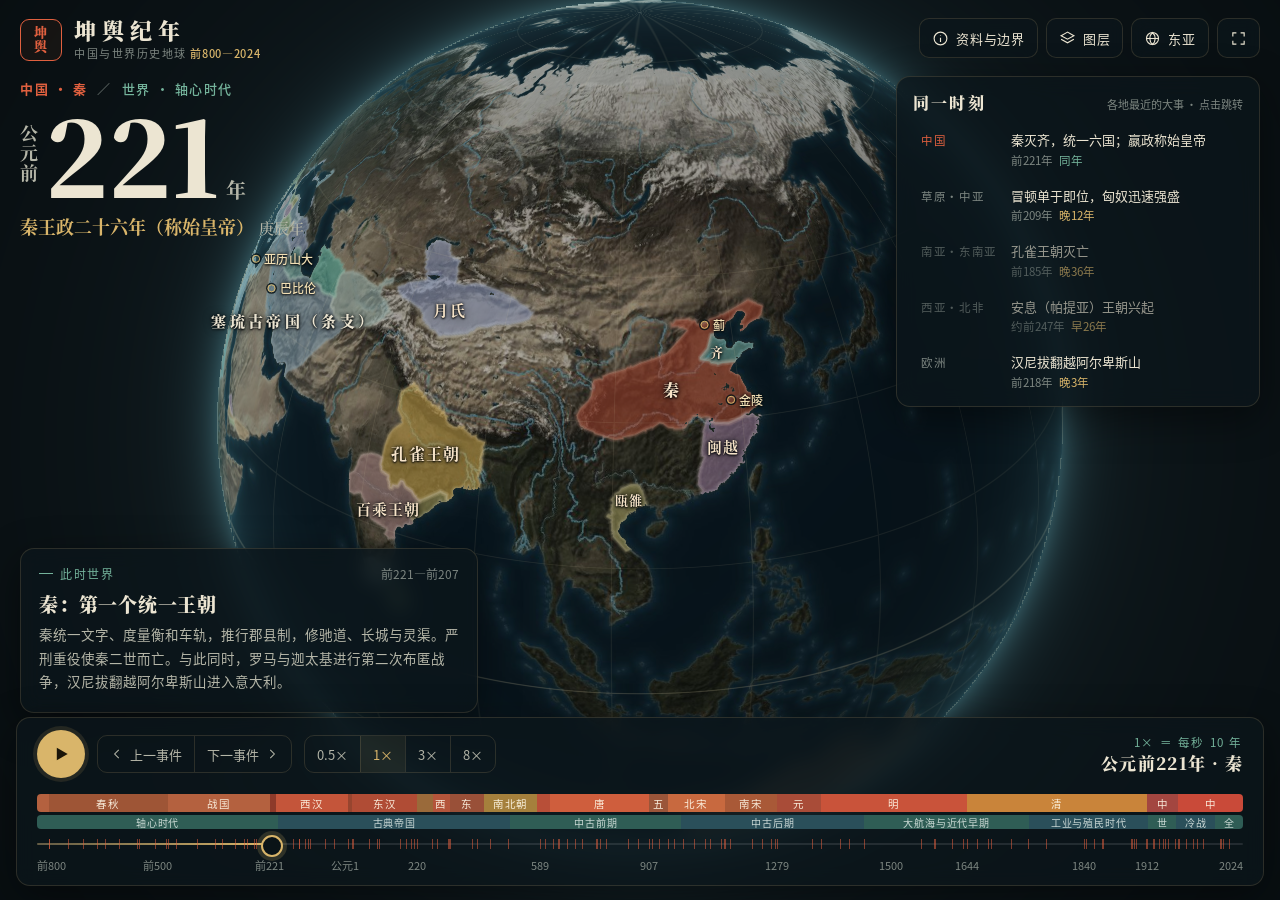
==== index.html @ 7b440654 "坤舆纪年：以中国为主线的世界历史地球仪 - 地球仪页面（公元前800年—2024年），可直接双击离线打开 - 疆域数据（Cliopatria，CC BY 4.0）、中文译名、中国纪年、同一时刻大事、城" ====
<!doctype html>
<html lang="zh-CN">
<head>
<meta charset="utf-8">
<meta name="viewport" content="width=device-width, initial-scale=1, viewport-fit=cover">
<title>坤舆纪年</title>
<meta name="description" content="以中国为主线的世界历史地球仪：公元前800年至2024年的政权疆域、中国纪年、同一时刻的世界大事，以及任意地点的归属履历。">
<meta property="og:title" content="坤舆纪年 · 中国与世界历史地球仪">
<meta property="og:description" content="转动地球，拖动时间轴，看同一时刻的世界。公元前800年—2024年。">
<meta property="og:image" content="assets/preview.jpg">
<meta name="theme-color" content="#0a1317">
<link rel="icon" href="assets/icon.svg" type="image/svg+xml">
<style>:root{padding-top:env(safe-area-inset-top,0px);padding-bottom:env(safe-area-inset-bottom,0px)}body{margin:0;font:14px system-ui}img{max-width:100%}[hidden]{display:none!important}</style>
<link rel="stylesheet" href="assets/fonts/fonts.css">
<style>
/* Layout: a full-bleed night globe; the year reads top-left like an atlas plate title, the timeline runs along the bottom edge as a scroll. */
:root {
  --ink: #0a1317;          /* 夜墨：页面底色 */
  --ink-2: #0f1b20;
  --panel: rgba(12, 22, 27, 0.80);
  --panel-solid: #101d22;
  --line: rgba(214, 186, 122, 0.16);
  --line-2: rgba(214, 186, 122, 0.30);
  --fg: #ece5d2;           /* 纸白 */
  --fg-2: #b5b6a8;
  --fg-3: #7d8681;
  --gold: #d9b56a;         /* 泥金：当前年份与强调 */
  --cinnabar: #e0603f;     /* 朱砂：中国主线 */
  --malachite: #74b39b;    /* 石绿：可操作元素 */
  --azurite: #5f8fb8;      /* 石青 */
  --shadow: 0 12px 40px rgba(0, 0, 0, 0.45);
  --serif: "Noto Serif SC", "Source Han Serif SC", "Songti SC", "STSong", serif;
  --sans: "Noto Sans SC", "Source Han Sans SC", "PingFang SC", "Microsoft YaHei", system-ui, sans-serif;
  color-scheme: dark;
}
html, body { height: 100%; }
body { background: var(--ink); color: var(--fg); font-family: var(--sans); overflow: hidden; -webkit-font-smoothing: antialiased; }
button { font: inherit; color: inherit; }
#app { position: fixed; inset: 0; }
#gl { position: absolute; inset: 0; width: 100%; height: 100%; display: block; touch-action: none; cursor: grab; }
#gl.dragging { cursor: grabbing; }
#labels { position: absolute; inset: 0; pointer-events: none; overflow: hidden; }
.lb { position: absolute; left: 0; top: 0; white-space: nowrap; font-family: var(--serif); color: var(--fg); text-shadow: 0 0 3px rgba(5,10,12,.95), 0 0 8px rgba(5,10,12,.8), 0 1px 2px rgba(0,0,0,.9); will-change: transform; transform: translate(-50%, -50%); }
.lb.pol { font-weight: 700; letter-spacing: .08em; }
.lb.pol.big { letter-spacing: .22em; font-weight: 900; }
.lb.cn { color: #f6e3c8; }
.lb.city { font-family: var(--sans); font-size: 11px; color: #e6d6ad; letter-spacing: .02em; display: flex; align-items: center; gap: 4px; transform: translate(-3px, -50%); }
.lb.city::before { content: ""; width: 5px; height: 5px; border-radius: 50%; background: var(--gold); box-shadow: 0 0 0 1.5px rgba(10,19,23,.85); flex: none; }
.lb.city.t1 { font-size: 12px; font-weight: 500; color: #f1dfb4; }
.lb.city.t1::before { width: 6px; height: 6px; background: transparent; border: 1.5px solid var(--gold); }

/* ---------- panels ---------- */
.panel { background: var(--panel); backdrop-filter: blur(10px) saturate(1.1); -webkit-backdrop-filter: blur(10px) saturate(1.1); border: 1px solid var(--line); border-radius: 14px; box-shadow: var(--shadow); }
.eyebrow { font-size: 11px; letter-spacing: .18em; color: var(--fg-3); text-transform: uppercase; }

.top-left { position: absolute; top: max(18px, env(safe-area-inset-top, 0px)); left: max(20px, env(safe-area-inset-left, 0px)); width: min(420px, calc(100vw - 40px)); display: flex; flex-direction: column; gap: 18px; pointer-events: none; }
.brand { display: flex; align-items: center; gap: 12px; pointer-events: auto; }
.seal { width: 40px; height: 40px; border-radius: 9px; border: 1.5px solid var(--cinnabar); color: var(--cinnabar); display: grid; place-items: center; font-family: var(--serif); font-weight: 900; font-size: 15px; line-height: 1; letter-spacing: 0; background: rgba(224,96,63,.06); flex: none; }
.seal span { display: block; writing-mode: vertical-rl; font-size: 13px; letter-spacing: .05em; }
.brand h1 { margin: 0; font-family: var(--serif); font-weight: 900; font-size: 22px; letter-spacing: .28em; line-height: 1.1; }
.brand p { margin: 3px 0 0; font-size: 11px; color: var(--fg-3); letter-spacing: .14em; }
.brand p b { color: var(--gold); font-weight: 500; letter-spacing: .06em; }

.yearbox { pointer-events: auto; }
.crumbs { display: flex; flex-wrap: wrap; align-items: baseline; gap: 6px 10px; font-size: 13px; letter-spacing: .12em; }
.crumbs .cn { color: var(--cinnabar); font-weight: 700; }
.crumbs .sep { color: var(--fg-3); }
.crumbs .wd { color: var(--malachite); font-weight: 500; }
.bigyear { display: flex; align-items: baseline; gap: 8px; margin-top: 6px; font-family: var(--serif); line-height: .95; }
.bigyear .pre { font-size: 18px; font-weight: 700; color: var(--fg-2); writing-mode: vertical-rl; letter-spacing: .1em; align-self: center; }
.bigyear .num { font-size: clamp(64px, 9vw, 104px); font-weight: 900; letter-spacing: -.01em; font-variant-numeric: tabular-nums lining-nums; color: var(--fg); }
.bigyear .unit { font-size: 20px; font-weight: 700; color: var(--fg-2); }
.reign { margin-top: 10px; font-family: var(--serif); font-size: 18px; font-weight: 700; color: var(--gold); line-height: 1.5; text-wrap: balance; }
.reign .gz { color: var(--fg-2); font-weight: 500; font-size: 15px; margin-left: .3em; white-space: nowrap; }
.coexist { margin-top: 4px; font-size: 12.5px; color: var(--fg-3); line-height: 1.6; max-width: 34em; }
.coexist b { color: var(--fg-2); font-weight: 500; }

/* card: 此时世界 */
.card { position: absolute; left: max(20px, env(safe-area-inset-left, 0px)); bottom: calc(var(--tl-h, 150px) + 18px); width: min(420px, calc(100vw - 40px)); padding: 16px 18px 18px; }
.card .head { display: flex; align-items: center; justify-content: space-between; gap: 10px; }
.card .tag { display: inline-flex; align-items: center; gap: 7px; font-size: 12px; color: var(--malachite); letter-spacing: .14em; }
.card .tag i { width: 14px; height: 1px; background: var(--malachite); display: inline-block; }
.card .range { font-size: 12px; color: var(--fg-3); font-variant-numeric: tabular-nums; }
.card h2 { margin: 8px 0 6px; font-family: var(--serif); font-size: 19px; font-weight: 900; letter-spacing: .04em; text-wrap: balance; }
.card p { margin: 0; font-size: 13.5px; line-height: 1.75; color: var(--fg-2); }

/* sync: 同一时刻 */
.sync { position: absolute; right: max(20px, env(safe-area-inset-right, 0px)); top: calc(max(18px, env(safe-area-inset-top, 0px)) + 58px); width: 340px; padding: 14px 6px 8px 16px; max-height: calc(100vh - var(--tl-h, 150px) - 120px); display: flex; flex-direction: column; }
.sync .head { display: flex; align-items: baseline; justify-content: space-between; padding-right: 10px; }
.sync h3 { margin: 0; font-family: var(--serif); font-size: 16px; font-weight: 900; letter-spacing: .14em; }
.sync .hint { font-size: 11px; color: var(--fg-3); }
.sync ol { list-style: none; margin: 8px 0 0; padding: 0 10px 0 0; overflow-y: auto; display: flex; flex-direction: column; gap: 2px; }
.ev { display: grid; grid-template-columns: 80px 1fr; gap: 2px 10px; width: 100%; text-align: left; background: none; border: 0; padding: 8px 8px; border-radius: 8px; cursor: pointer; }
.ev:hover, .ev:focus-visible { background: rgba(214,186,122,.07); outline: none; }
.ev:focus-visible { box-shadow: inset 0 0 0 1px var(--gold); }
.ev .rg { font-size: 11.5px; color: var(--fg-3); letter-spacing: .06em; padding-top: 2px; }
.ev .rg.cn { color: var(--cinnabar); }
.ev .tx { font-size: 13px; line-height: 1.5; color: var(--fg); }
.ev .yr { grid-column: 2; font-size: 11.5px; color: var(--fg-3); font-variant-numeric: tabular-nums; }
.ev .yr .d { color: var(--gold); margin-left: 6px; }
.ev.now .yr .d { color: var(--malachite); }
.ev.far { opacity: .62; }

/* toolbar */
.toolbar { position: absolute; top: max(18px, env(safe-area-inset-top, 0px)); right: max(20px, env(safe-area-inset-right, 0px)); display: flex; gap: 8px; }
.tbtn { height: 40px; min-width: 40px; padding: 0 12px; border-radius: 10px; border: 1px solid var(--line); background: var(--panel); backdrop-filter: blur(8px); -webkit-backdrop-filter: blur(8px); display: inline-flex; align-items: center; justify-content: center; gap: 7px; font-size: 13px; color: var(--fg); cursor: pointer; letter-spacing: .06em; }
.tbtn:hover { border-color: var(--line-2); }
.tbtn:focus-visible, .ctl:focus-visible, .chip:focus-visible { outline: 2px solid var(--gold); outline-offset: 2px; }
.tbtn[aria-pressed="true"] { border-color: var(--gold); color: var(--gold); }
.tbtn svg { width: 17px; height: 17px; stroke: currentColor; fill: none; stroke-width: 1.6; }

/* layers */
.layers { position: absolute; top: calc(max(18px, env(safe-area-inset-top, 0px)) + 52px); right: max(20px, env(safe-area-inset-right, 0px)); width: 320px; padding: 16px 18px; z-index: 5; max-height: calc(100vh - var(--tl-h,150px) - 100px); overflow-y: auto; }
.layers h3, .place h3 { margin: 0 0 4px; font-family: var(--serif); font-size: 16px; font-weight: 900; letter-spacing: .12em; }
.row { display: flex; align-items: center; justify-content: space-between; gap: 12px; padding: 10px 0; border-bottom: 1px solid var(--line); font-size: 13.5px; }
.row:last-of-type { border-bottom: 0; }
.row small { display: block; color: var(--fg-3); font-size: 11.5px; margin-top: 2px; line-height: 1.45; }
.sw { appearance: none; -webkit-appearance: none; width: 36px; height: 20px; border-radius: 20px; background: #26343a; position: relative; cursor: pointer; flex: none; transition: background .2s; }
.sw::after { content: ""; position: absolute; top: 3px; left: 3px; width: 14px; height: 14px; border-radius: 50%; background: var(--fg-2); transition: transform .2s, background .2s; }
.sw:checked { background: rgba(116,179,155,.45); }
.sw:checked::after { transform: translateX(16px); background: var(--fg); }
.sw:focus-visible { outline: 2px solid var(--gold); outline-offset: 2px; }
input[type="range"].op { width: 100%; accent-color: var(--malachite); }
.legend { margin-top: 10px; display: grid; grid-template-columns: 1fr 1fr; gap: 6px 10px; font-size: 12px; color: var(--fg-2); }
.legend span { display: flex; align-items: center; gap: 7px; }
.legend i { width: 12px; height: 12px; border-radius: 3px; flex: none; }
.legend-note { margin-top: 10px; font-size: 11.5px; color: var(--fg-3); line-height: 1.6; }

/* place */
.place { position: absolute; right: max(20px, env(safe-area-inset-right, 0px)); top: calc(max(18px, env(safe-area-inset-top, 0px)) + 52px); width: 340px; padding: 16px 8px 10px 18px; z-index: 6; max-height: calc(100vh - var(--tl-h,150px) - 100px); display: flex; flex-direction: column; }
.place .x { position: absolute; top: 10px; right: 10px; width: 30px; height: 30px; border-radius: 8px; border: 0; background: none; color: var(--fg-2); cursor: pointer; font-size: 18px; line-height: 1; }
.place .x:hover { color: var(--fg); background: rgba(255,255,255,.05); }
.place .coord { font-size: 12px; color: var(--fg-3); font-variant-numeric: tabular-nums; padding-right: 32px; }
.place .now { margin: 10px 10px 4px 0; padding: 10px 12px; border-radius: 10px; background: rgba(214,186,122,.06); border: 1px solid var(--line); font-size: 13px; color: var(--fg-2); }
.place .now b { font-family: var(--serif); font-size: 17px; color: var(--fg); font-weight: 900; letter-spacing: .06em; }
.place .now .mem { display: block; margin-top: 3px; font-size: 12px; color: var(--fg-3); }
.place .note { margin: 6px 10px 2px 0; font-size: 11.5px; line-height: 1.65; color: var(--fg-3); border-left: 2px solid var(--gold); padding-left: 9px; }
.place ol { list-style: none; margin: 8px 0 0; padding: 0 10px 0 0; overflow-y: auto; }
.hist { display: grid; grid-template-columns: 10px 1fr auto; align-items: baseline; gap: 10px; width: 100%; background: none; border: 0; text-align: left; padding: 6px 6px; border-radius: 7px; cursor: pointer; font-size: 13px; color: var(--fg-2); }
.hist i { width: 10px; height: 10px; border-radius: 2px; align-self: center; }
.hist .y { font-size: 11.5px; color: var(--fg-3); font-variant-numeric: tabular-nums; white-space: nowrap; }
.hist:hover { background: rgba(214,186,122,.07); color: var(--fg); }
.hist.cur { color: var(--fg); background: rgba(214,186,122,.10); }
.hist.cur .y { color: var(--gold); }
.empty { font-size: 12.5px; color: var(--fg-3); line-height: 1.7; padding: 8px 10px 8px 0; }

/* tooltip */
.tip { position: absolute; pointer-events: none; padding: 6px 10px; border-radius: 8px; background: rgba(8,15,18,.92); border: 1px solid var(--line-2); font-size: 12.5px; color: var(--fg); transform: translate(14px, 14px); white-space: nowrap; z-index: 7; }
.tip b { font-family: var(--serif); font-weight: 900; letter-spacing: .05em; }
.tip span { color: var(--fg-3); margin-left: 8px; font-variant-numeric: tabular-nums; }

/* ---------- timeline ---------- */
.timeline { position: absolute; left: max(16px, env(safe-area-inset-left, 0px)); right: max(16px, env(safe-area-inset-right, 0px)); bottom: max(14px, env(safe-area-inset-bottom, 0px)); padding: 12px 20px 12px; }
.tl-top { display: flex; align-items: center; gap: 12px; flex-wrap: wrap; }
.play { width: 48px; height: 48px; border-radius: 50%; border: 0; background: var(--gold); color: #1a1408; display: grid; place-items: center; cursor: pointer; flex: none; box-shadow: 0 0 0 4px rgba(217,181,106,.12); }
.play svg { width: 20px; height: 20px; fill: currentColor; }
.play:focus-visible { outline: 2px solid var(--fg); outline-offset: 3px; }
.ctlgroup { display: inline-flex; border: 1px solid var(--line); border-radius: 10px; overflow: hidden; }
.ctl { height: 36px; padding: 0 12px; background: none; border: 0; color: var(--fg-2); cursor: pointer; font-size: 13px; display: inline-flex; align-items: center; gap: 6px; }
.ctl + .ctl { border-left: 1px solid var(--line); }
.ctl:hover { color: var(--fg); background: rgba(255,255,255,.03); }
.ctl[aria-pressed="true"] { color: var(--gold); background: rgba(217,181,106,.08); }
.ctl svg { width: 14px; height: 14px; stroke: currentColor; fill: none; stroke-width: 1.8; }
.tl-now { margin-left: auto; text-align: right; min-width: 0; }
.tl-now .a { font-size: 11.5px; color: var(--malachite); letter-spacing: .14em; }
.tl-now .b { font-family: var(--serif); font-size: 17px; font-weight: 900; letter-spacing: .08em; white-space: nowrap; overflow: hidden; text-overflow: ellipsis; }
.track-wrap { position: relative; margin-top: 12px; padding-top: 4px; touch-action: none; cursor: pointer; user-select: none; -webkit-user-select: none; }
.band { position: relative; height: 18px; border-radius: 4px; overflow: hidden; }
.band + .band { margin-top: 3px; }
.band .seg { position: absolute; top: 0; bottom: 0; display: flex; align-items: center; justify-content: center; overflow: hidden; font-size: 10.5px; letter-spacing: .08em; color: rgba(255,248,232,.92); white-space: nowrap; }
.band.wd { height: 14px; }
.band.wd .seg { font-size: 10px; color: rgba(230,240,235,.85); }
.rail { position: relative; height: 22px; margin-top: 4px; }
.rail .line { position: absolute; left: 0; right: 0; top: 10px; height: 2px; background: rgba(255,255,255,.10); border-radius: 2px; }
.rail .fill { position: absolute; left: 0; top: 10px; height: 2px; background: linear-gradient(90deg, rgba(217,181,106,.35), var(--gold)); border-radius: 2px; }
.rail .evt { position: absolute; top: 6px; width: 1px; height: 10px; background: rgba(224,96,63,.55); }
.rail .knob { position: absolute; top: 11px; width: 18px; height: 18px; margin: -9px 0 0 -9px; border-radius: 50%; background: var(--ink); border: 2px solid var(--gold); box-shadow: 0 0 0 4px rgba(217,181,106,.18); }
.track-wrap:focus-visible { outline: 2px solid var(--gold); outline-offset: 4px; border-radius: 6px; }
.ticks { position: relative; height: 16px; margin-top: 2px; font-size: 11px; color: var(--fg-3); font-variant-numeric: tabular-nums; }
.ticks span { position: absolute; transform: translateX(-50%); white-space: nowrap; }
.ticks span:first-child { transform: none; }
.ticks span:last-child { transform: translateX(-100%); }

/* ---------- about ---------- */
.about-back { position: absolute; inset: 0; background: rgba(4,8,10,.62); z-index: 20; display: flex; align-items: flex-start; justify-content: center; overflow-y: auto; padding-block: max(24px, env(safe-area-inset-top, 0px)) 24px; padding-left: max(16px, env(safe-area-inset-left, 0px)); padding-right: max(16px, env(safe-area-inset-right, 0px)); }
.about { position: relative; width: min(860px, 100%); background: var(--panel-solid); padding: 28px 32px 26px; border-radius: 16px; border: 1px solid var(--line); box-shadow: var(--shadow); }
.about .x { position: absolute; top: 14px; right: 14px; width: 36px; height: 36px; border-radius: 9px; border: 0; background: none; color: var(--fg-2); cursor: pointer; font-size: 22px; }
.about .x:hover { background: rgba(255,255,255,.05); color: var(--fg); }
.about h2 { margin: 6px 0 0; font-family: var(--serif); font-size: 26px; font-weight: 900; letter-spacing: .1em; }
.about .lead { margin: 18px 0 6px; padding-top: 18px; border-top: 1px solid var(--line); }
.about .lead b { display: block; font-family: var(--serif); color: var(--gold); font-size: 16px; margin-bottom: 6px; }
.about .lead p { margin: 0; color: var(--fg-2); font-size: 14px; line-height: 1.8; max-width: 46em; }
.about dl { margin: 10px 0 0; }
.about .item { display: grid; grid-template-columns: 9em 1fr; gap: 6px 24px; padding: 16px 0; border-top: 1px solid var(--line); }
.about dt { font-family: var(--serif); font-weight: 700; font-size: 14.5px; }
.about dd { margin: 0; font-size: 13.5px; line-height: 1.85; color: var(--fg-2); min-width: 0; }
.about dd b { color: var(--fg); font-weight: 500; }
.about .links { display: flex; flex-wrap: wrap; gap: 10px 18px; padding-top: 16px; border-top: 1px solid var(--line); }
.about .links a { color: var(--malachite); font-size: 13px; text-decoration: none; }
.about .links a:hover { text-decoration: underline; }
.about .foot { margin-top: 16px; font-size: 12px; color: var(--fg-3); }

/* loading / error */
.loading { position: absolute; inset: 0; display: grid; place-items: center; background: var(--ink); z-index: 30; transition: opacity .5s; }
.loading.done { opacity: 0; pointer-events: none; }
.loading .box { text-align: center; }
.loading .t { font-family: var(--serif); font-size: 26px; font-weight: 900; letter-spacing: .4em; padding-left: .4em; }
.loading .s { margin-top: 14px; font-size: 12.5px; color: var(--fg-3); letter-spacing: .1em; font-variant-numeric: tabular-nums; }
.loading .bar { margin: 14px auto 0; width: 200px; height: 2px; background: rgba(255,255,255,.08); border-radius: 2px; overflow: hidden; }
.loading .bar i { display: block; height: 100%; width: 0; background: var(--gold); transition: width .2s; }

/* mobile tabs for card/sync */
.mtabs { display: none; }

@media (max-width: 1100px) {
  .sync { width: 300px; }
}
@media (max-width: 860px) {
  .top-left { gap: 10px; width: calc(100vw - 32px); left: max(16px, env(safe-area-inset-left, 0px)); top: max(12px, env(safe-area-inset-top, 0px)); }
  .brand h1 { font-size: 18px; }
  .brand p { display: none; }
  .seal { width: 34px; height: 34px; }
  .bigyear .num { font-size: 56px; }
  .bigyear .pre { font-size: 14px; }
  .bigyear .unit { font-size: 16px; }
  .reign { font-size: 15px; margin-top: 6px; }
  .coexist { display: none; }
  .toolbar { top: max(12px, env(safe-area-inset-top, 0px)); right: max(16px, env(safe-area-inset-right, 0px)); gap: 6px; }
  .tbtn .lbl { display: none; }
  .tbtn { height: 36px; min-width: 36px; padding: 0 9px; }
  .card, .sync { display: none; }
  .mtabs { display: block; position: absolute; left: max(12px, env(safe-area-inset-left, 0px)); right: max(12px, env(safe-area-inset-right, 0px)); bottom: calc(var(--tl-h, 150px) + 10px); padding: 0; overflow: hidden; }
  .mtabs .tabs { display: flex; border-bottom: 1px solid var(--line); }
  .mtabs .tabs button { flex: 1; height: 38px; background: none; border: 0; color: var(--fg-3); font-size: 13px; letter-spacing: .1em; cursor: pointer; }
  .mtabs .tabs button[aria-selected="true"] { color: var(--gold); box-shadow: inset 0 -2px 0 var(--gold); }
  .mtabs .tabs .fold { flex: 0 0 44px; font-size: 16px; color: var(--fg-2); }
  .mtabs .body { padding: 10px 14px 12px; max-height: 32vh; overflow-y: auto; }
  .mtabs.folded .body { display: none; }
  .mtabs h2 { margin: 0 0 4px; font-family: var(--serif); font-size: 16px; font-weight: 900; }
  .mtabs p { margin: 0; font-size: 13px; line-height: 1.7; color: var(--fg-2); }
  .mtabs ol { list-style: none; margin: 0; padding: 0; }
  .layers, .place { left: max(12px, env(safe-area-inset-left, 0px)); right: max(12px, env(safe-area-inset-right, 0px)); width: auto; top: auto; bottom: calc(var(--tl-h, 150px) + 10px); max-height: 52vh; }
  .timeline { left: max(8px, env(safe-area-inset-left, 0px)); right: max(8px, env(safe-area-inset-right, 0px)); bottom: max(8px, env(safe-area-inset-bottom, 0px)); padding: 10px 12px 8px; }
  .play { width: 42px; height: 42px; }
  .tl-now { display: none; }
  .ctl { padding: 0 10px; height: 34px; }
  .band .seg { font-size: 9.5px; letter-spacing: 0; }
  .band.wd { display: none; }
  .about { padding: 22px 18px; }
  .about .item { grid-template-columns: 1fr; gap: 4px; }
}
@media (prefers-reduced-motion: reduce) {
  .loading, .sw, .sw::after { transition: none; }
}
</style>
</head>
<body>
<div id="app">
  <canvas id="gl" aria-label="可拖动旋转的历史地球；点击任意地点查看归属履历"></canvas>
  <div id="labels" aria-hidden="true"></div>
  <div class="tip" id="tip" hidden></div>

  <div class="top-left">
    <div class="brand">
      <div class="seal" aria-hidden="true"><span>坤舆</span></div>
      <div>
        <h1>坤舆纪年</h1>
        <p>中国与世界历史地球 <b>前800—2024</b></p>
      </div>
    </div>
    <section class="yearbox" aria-live="polite">
      <div class="crumbs"><span class="cn" id="pCn">战国</span><span class="sep">／</span><span class="wd" id="pWd">轴心时代</span></div>
      <div class="bigyear"><span class="pre" id="yPre">公元前</span><span class="num" id="yNum">221</span><span class="unit">年</span></div>
      <div class="reign" id="reign"></div>
      <div class="coexist" id="coexist"></div>
    </section>
  </div>

  <div class="toolbar">
    <button class="tbtn" id="bAbout" type="button" title="资料与边界"><svg viewBox="0 0 24 24"><circle cx="12" cy="12" r="9"/><path d="M12 11v6M12 7.5v.5"/></svg><span class="lbl">资料与边界</span></button>
    <button class="tbtn" id="bLayers" type="button" aria-pressed="false" title="图层"><svg viewBox="0 0 24 24"><path d="M12 3 3 8l9 5 9-5-9-5z"/><path d="m3 13 9 5 9-5"/></svg><span class="lbl">图层</span></button>
    <button class="tbtn" id="bHome" type="button" title="回到东亚视角"><svg viewBox="0 0 24 24"><circle cx="12" cy="12" r="8.5"/><path d="M3.5 12h17M12 3.5c2.6 2.4 3.8 5.2 3.8 8.5s-1.2 6.1-3.8 8.5c-2.6-2.4-3.8-5.2-3.8-8.5s1.2-6.1 3.8-8.5z"/></svg><span class="lbl">东亚</span></button>
    <button class="tbtn" id="bFull" type="button" title="全屏"><svg viewBox="0 0 24 24"><path d="M4 9V4h5M20 9V4h-5M4 15v5h5M20 15v5h-5"/></svg></button>
  </div>

  <aside class="sync panel" id="sync" aria-label="同一时刻">
    <div class="head"><h3>同一时刻</h3><span class="hint">各地最近的大事 · 点击跳转</span></div>
    <ol id="syncList"></ol>
  </aside>

  <article class="card panel" id="card">
    <div class="head"><span class="tag"><i></i>此时世界</span><span class="range" id="cardRange"></span></div>
    <h2 id="cardTitle"></h2>
    <p id="cardText"></p>
  </article>

  <div class="mtabs panel" id="mtabs">
    <div class="tabs" role="tablist">
      <button type="button" role="tab" aria-selected="true" data-tab="card">此时世界</button>
      <button type="button" role="tab" aria-selected="false" data-tab="sync">同一时刻</button>
      <button type="button" class="fold" id="mFold" aria-label="收起或展开">⌄</button>
    </div>
    <div class="body" id="mBody"></div>
  </div>

  <div class="layers panel" id="layers" hidden>
    <h3>图层</h3>
    <div class="row"><label for="lyPol">疆域着色<small>数据源 Cliopatria 中的政权范围</small></label><input class="sw" type="checkbox" id="lyPol" checked></div>
    <div class="row" style="display:block"><label for="lyOp" style="display:flex;justify-content:space-between">着色浓度 <span id="opVal">85%</span></label><input class="op" type="range" id="lyOp" min="20" max="100" value="85"></div>
    <div class="row"><label for="lyNames">政权名称</label><input class="sw" type="checkbox" id="lyNames" checked></div>
    <div class="row"><label for="lyCities">城市与古称<small>同一城市在不同年代显示当时的名称</small></label><input class="sw" type="checkbox" id="lyCities" checked></div>
    <div class="row"><label for="lyGrid">经纬网</label><input class="sw" type="checkbox" id="lyGrid" checked></div>
    <div class="row"><label for="lySoft">前现代边界柔化<small>1600 年以前用晕开的笔触画边界，1750 年后逐渐变为实线</small></label><input class="sw" type="checkbox" id="lySoft" checked></div>
    <div class="legend" aria-label="配色">
      <span><i style="background:#d2603f"></i>中原王朝</span>
      <span><i style="background:#a68c5c"></i>草原政权</span>
      <span><i style="background:#8b9c5c"></i>吐蕃·西藏</span>
      <span><i style="background:#4f9c97"></i>朝鲜半岛</span>
      <span><i style="background:#a9718f"></i>日本</span>
      <span><i style="background:#9067aa"></i>罗马·拜占庭</span>
      <span><i style="background:#3f9b8e"></i>伊朗诸王朝</span>
      <span><i style="background:#5c9c5c"></i>阿拉伯哈里发</span>
    </div>
    <p class="legend-note">同一政权始终使用同一颜色。未着色的陆地表示数据源没有收录该地的国家形态，并不代表无人居住。</p>
  </div>

  <aside class="place panel" id="place" hidden aria-label="此地归属">
    <button class="x" type="button" id="placeX" aria-label="关闭">×</button>
    <h3>此地归属</h3>
    <div class="coord" id="placeCoord"></div>
    <div class="now" id="placeNow"></div>
    <div id="placeNote"></div>
    <ol id="placeList"></ol>
  </aside>

  <footer class="timeline panel" id="timeline">
    <div class="tl-top">
      <button class="play" id="bPlay" type="button" aria-label="播放"><svg viewBox="0 0 24 24" id="playIcon"><path d="M7 4.5v15l13-7.5z"/></svg></button>
      <div class="ctlgroup">
        <button class="ctl" id="bPrev" type="button" title="上一件中国大事"><svg viewBox="0 0 24 24"><path d="M15 5 8 12l7 7"/></svg>上一事件</button>
        <button class="ctl" id="bNext" type="button" title="下一件中国大事">下一事件<svg viewBox="0 0 24 24"><path d="m9 5 7 7-7 7"/></svg></button>
      </div>
      <div class="ctlgroup" role="group" aria-label="播放速度">
        <button class="ctl spd" type="button" data-s="0.5" aria-pressed="false">0.5×</button>
        <button class="ctl spd" type="button" data-s="1" aria-pressed="true">1×</button>
        <button class="ctl spd" type="button" data-s="3" aria-pressed="false">3×</button>
        <button class="ctl spd" type="button" data-s="8" aria-pressed="false">8×</button>
      </div>
      <div class="tl-now"><div class="a" id="tlA">1× ＝ 每秒 10 年</div><div class="b" id="tlB"></div></div>
    </div>
    <div class="track-wrap" id="track" tabindex="0" role="slider" aria-label="年份" aria-valuemin="-800" aria-valuemax="2024" aria-valuenow="-221">
      <div class="band cn" id="bandCn"></div>
      <div class="band wd" id="bandWd"></div>
      <div class="rail"><div class="line"></div><div class="fill" id="fill"></div><div id="evts"></div><div class="knob" id="knob"></div></div>
      <div class="ticks" id="ticks"></div>
    </div>
  </footer>

  <div class="about-back" id="about" hidden>
    <div class="about" role="dialog" aria-modal="true" aria-labelledby="aboutH">
      <button class="x" type="button" id="aboutX" aria-label="关闭">×</button>
      <div class="eyebrow">资料 · 画法 · 局限</div>
      <h2 id="aboutH">资料与边界</h2>
      <div class="lead"><b>地图上的色块是“当时的势力范围”，不是精确国界。</b>
        <p>前现代国家大多没有今天意义上的边界线：游牧政权的控制范围随季节和部族联盟变化，羁縻、朝贡、藩属关系也无法用一条线表示。这里把一个学术数据集里的政权范围画到地球上，帮助对照“同一时刻的世界”，读图时请把边界当作近似。</p></div>
      <dl>
        <div class="item"><dt>疆域</dt><dd>Seshat 全球历史数据库发布的 <b>Cliopatria</b>（v0.21，CC BY 4.0；Bennett 等，《Scientific Data》2025）。原始数据覆盖前3400—2024年，这里截取前800年以后的 1521 个政权、11936 个时段。为便于在浏览器中流畅播放，形状按约 0.045° 简化；同一政权相邻两个时段形状差异小于 2% 时，沿用前一时段的形状。</dd></div>
        <div class="item"><dt>收录范围</dt><dd>数据源只收录有文字记载的政权，一般要求面积在 5000 平方公里以上、存续 50 年以上，因此许多诸侯小国、城邦和短命政权没有出现；夏朝等传说时代政权不在其中。非洲、美洲、东南亚和太平洋地区的资料明显少于欧亚大陆。</dd></div>
        <div class="item"><dt>中文译名</dt><dd>1521 个政权的中文名由 Claude 编写。中国史上的政权采用通行史称；外国政权优先用中文史书或通行译名（如安息、大秦、白衣大食），音译名可能有多种写法。数据源中同一英文条目指不同政权的情况（如 Later Zhou 同时指东周与后周）已按年代分开命名。</dd></div>
        <div class="item"><dt>中国纪年</dt><dd>前140年（汉武帝建元元年）以后的年号取自 <b>china-chronology</b>（据 CBDB 中国历代人物传记资料库整理，MIT 许可）。此前的周王、鲁公、秦王与汉初帝王纪年按通行年表编写，前841年共和元年以前的年代仍有争议。农历年与公历年并不完全重合，改元当年会显示“旧年号→新年号”，干支按公历年对应。</dd></div>
        <div class="item"><dt>事件与解说</dt><dd>“同一时刻”中的约 280 件大事、“此时世界”中的 37 段解说和城市古称由 Claude 编写，年份前标“约”的为近似年代。城市只标主要名称，同一城市的别称、行政区名称未一一列出。</dd></div>
        <div class="item"><dt>底图</dt><dd>地形色彩由 NASA Blue Marble 影像重新调色而成，海岸、湖泊与主要河流来自 Natural Earth（公共领域）。这是<b>今天的</b>地形和海岸线：古代海岸线、黄河改道、湖泊变迁等都没有还原。</dd></div>
        <div class="item"><dt>边界画法</dt><dd>同一政权在整个时间轴上使用同一颜色，中原王朝统一用朱红色系。1600年以前的边界以晕开的笔触绘制，1750年后逐渐变为实线，用来提示近代以前“边界”概念本身的模糊。政权从属与联盟关系（如“南宋臣属于金”）在地点履历中以文字注明，不另画线。</dd></div>
        <div class="item"><dt>争议与局限</dt><dd>数据源对部分地区的处理与中国学界通行看法不同。例如它直到1794年才把西藏画入清朝疆域，1912—1950年也把西藏单独绘出；1949年以后把台湾单独绘出。点击相关地区时会显示说明。<b>1912年以后的边界取自国外数据源，未经中国地图审核，不能作为国界依据。</b></dd></div>
        <div class="item"><dt>播放</dt><dd>1× 为每秒 10 年。疆域在数据记录的变化年份直接切换，用淡入淡出过渡，不做多边形渐变，以免暗示“逐步蚕食”。时间轴按非线性比例绘制，近现代部分更宽。</dd></div>
      </dl>
      <div class="links">
        <a href="https://wanglu2016.github.io/kunyu-jinian/video.html" target="_blank" rel="noopener">使用讲解视频 ↗</a>
        <a href="https://github.com/wanglu2016/kunyu-jinian" target="_blank" rel="noopener">本项目源代码 ↗</a>
        <a href="https://github.com/Seshat-Global-History-Databank/cliopatria" target="_blank" rel="noopener">Cliopatria 数据集 ↗</a>
        <a href="https://doi.org/10.1038/s41597-025-04516-9" target="_blank" rel="noopener">Scientific Data 论文 ↗</a>
        <a href="https://seshat-db.com/" target="_blank" rel="noopener">Seshat 全球历史数据库 ↗</a>
        <a href="https://github.com/e-cloud/china_chronology" target="_blank" rel="noopener">china-chronology 年号库 ↗</a>
        <a href="https://projects.iq.harvard.edu/cbdb" target="_blank" rel="noopener">CBDB ↗</a>
        <a href="https://www.naturalearthdata.com/" target="_blank" rel="noopener">Natural Earth ↗</a>
      </div>
      <div class="foot">所有数据随页面一次载入；页面不收集任何信息。疆域数据 © Seshat Global History Databank，CC BY 4.0，经简化与中文化处理。</div>
    </div>
  </div>

  <div class="loading" id="loading"><div class="box"><div class="t">坤舆纪年</div><div class="bar"><i id="ldBar"></i></div><div class="s" id="ldTxt">正在载入疆域数据</div></div></div>
</div>

<script>
(() => {
'use strict';
const $ = (id) => document.getElementById(id);
const clamp = (v, a, b) => Math.max(a, Math.min(b, v));
const D2R = Math.PI / 180;
const REDUCED = matchMedia('(prefers-reduced-motion: reduce)').matches;

/* ---------------- state ---------------- */
const S = {
  year: -221, iyear: -221, playing: false, speed: 1,
  lon: 108, lat: 30, dist: 2.9, vlon: 0, vlat: 0,
  show: { pol: true, names: true, cities: true, grid: true, soft: true }, op: 0.85,
  sel: null, // {lon, lat}
  hoverRow: -1, selRow: -1,
};
let D = null;           // data.json
let G = null;           // decoded geometries
let nameSpan = null;    // per name idx: [from, to]
let eventsByRegion = null, cnEvents = null;

/* ---------------- formatting ---------------- */
const fy = (y) => y < 0 ? '前' + (-y) : String(y);
const fyFull = (y) => y < 0 ? '公元前' + (-y) + '年' : '公元' + y + '年';
const nz = (y) => (y === 0 ? 1 : y);
const yearSpan = (a, b) => a === b ? fy(a) : fy(a) + '—' + fy(b);

/* ---------------- non-linear time scale ---------------- */
const TY = [-800, -200, 600, 1300, 1800, 2024];
const TX = [0, 0.2, 0.42, 0.62, 0.84, 1];
function y2x(y) { for (let i = 0; i < TY.length - 1; i++) if (y <= TY[i + 1]) return TX[i] + (y - TY[i]) / (TY[i + 1] - TY[i]) * (TX[i + 1] - TX[i]); return 1; }
function x2y(x) { for (let i = 0; i < TX.length - 1; i++) if (x <= TX[i + 1]) return TY[i] + (x - TX[i]) / (TX[i + 1] - TX[i]) * (TY[i + 1] - TY[i]); return 2024; }

/* ---------------- loading ---------------- */
function setLoad(p, t) { $('ldBar').style.width = Math.round(p * 100) + '%'; if (t) $('ldTxt').textContent = t; }
async function fetchProgress(url, kind, w0, w1) {
  const r = await fetch(url);
  if (!r.ok) throw new Error(url + ' ' + r.status);
  const len = +r.headers.get('content-length') || 0;
  if (!r.body || !len) { const b = await r.arrayBuffer(); setLoad(w1); return b; }
  const rd = r.body.getReader(); const chunks = []; let got = 0;
  for (;;) { const { done, value } = await rd.read(); if (done) break; chunks.push(value); got += value.length; setLoad(w0 + (w1 - w0) * Math.min(1, got / len)); }
  const out = new Uint8Array(got); let o = 0; for (const c of chunks) { out.set(c, o); o += c.length; }
  return out.buffer;
}
function loadScript(src) { return new Promise((res, rej) => { const s = document.createElement('script'); s.src = src; s.onload = res; s.onerror = () => rej(new Error('无法载入 ' + src)); document.head.appendChild(s); }); }
function loadImage(src) { return new Promise((res, rej) => { const im = new Image(); im.onload = () => res(im); im.onerror = () => rej(new Error(src)); im.src = src; }); }

/* ---------------- geometry decode ---------------- */
function decodeGeoms(buf, offs, Q) {
  const u8 = new Uint8Array(buf); const out = new Array(offs.length);
  for (let g = 0; g < offs.length; g++) {
    let p = offs[g];
    const uv = () => { let r = 0, s = 0, b; do { b = u8[p++]; r += (b & 0x7f) * Math.pow(2, s); s += 7; } while (b & 0x80); return r; };
    const sv = () => { const z = uv(); return (z % 2) ? -(z + 1) / 2 : z / 2; };
    let lx = 0, ly = 0, x0 = 1e9, y0 = 1e9, x1 = -1e9, y1 = -1e9;
    const np = uv(); const polys = [];
    for (let i = 0; i < np; i++) {
      const nr = uv(); const rings = [];
      for (let j = 0; j < nr; j++) {
        const n = uv(); const a = new Float32Array(n * 2);
        for (let k = 0; k < n; k++) {
          lx += sv(); ly += sv(); const X = lx * Q, Y = ly * Q;
          a[2 * k] = X; a[2 * k + 1] = Y;
          if (X < x0) x0 = X; if (X > x1) x1 = X; if (Y < y0) y0 = Y; if (Y > y1) y1 = Y;
        }
        rings.push(a);
      }
      polys.push(rings);
    }
    out[g] = { polys, bb: [x0, y0, x1, y1], path: null };
  }
  return out;
}
function pip(g, lon, lat) {
  const bb = g.bb; if (lon < bb[0] || lon > bb[2] || lat < bb[1] || lat > bb[3]) return false;
  let inside = false;
  for (const rings of g.polys) for (const a of rings) {
    const n = a.length / 2;
    for (let i = 0, j = n - 1; i < n; j = i++) {
      const xi = a[2 * i], yi = a[2 * i + 1], xj = a[2 * j], yj = a[2 * j + 1];
      if ((yi > lat) !== (yj > lat) && lon < (xj - xi) * (lat - yi) / (yj - yi) + xi) inside = !inside;
    }
  }
  return inside;
}

/* ---------------- active rows ---------------- */
function activeRows(y) {
  const out = [];
  const R = D.rows;
  for (let i = 0; i < R.length; i++) { const r = R[i]; if (r[1] <= y && y <= r[2]) out.push(i); }
  out.sort((a, b) => R[b][4] - R[a][4]);
  return out;
}

/* ---------------- WebGL ---------------- */
const canvas = $('gl');
const gl = canvas.getContext('webgl2', { antialias: false, alpha: false, premultipliedAlpha: false });
const VS = `#version 300 es
in vec2 p; void main(){ gl_Position = vec4(p, 0., 1.); }`;
const FS = `#version 300 es
precision highp float;
uniform vec2 uRes, uCtr; uniform mat3 uRot; uniform float uDist, uTan;
uniform sampler2D uBase, uLand, uPolA, uPolB;
uniform float uMix, uOp, uGrid;
uniform vec3 uSel; uniform float uSelOn;
out vec4 o;
const float PI = 3.141592653589793;
void main(){
  vec2 p = (gl_FragCoord.xy - uCtr) / (0.5 * uRes.y);
  vec3 ro = vec3(0., 0., uDist);
  vec3 rd = normalize(vec3(p * uTan, -1.));
  float b = dot(ro, rd); float c = dot(ro, ro) - 1.; float h = b * b - c;
  float vig = length((gl_FragCoord.xy - 0.5 * uRes) / uRes.y);
  vec3 bg = mix(vec3(0.052, 0.088, 0.104), vec3(0.028, 0.050, 0.060), smoothstep(0.2, 1.1, vig));
  if (h < 0.) {
    float dmin = sqrt(max(dot(ro, ro) - b * b, 0.));
    float g = exp(-(dmin - 1.) * 26.) * 0.55 + exp(-(dmin - 1.) * 7.) * 0.10;
    o = vec4(bg + vec3(0.36, 0.62, 0.66) * g * 0.55, 1.); return;
  }
  float t = -b - sqrt(h); vec3 P = ro + rd * t;
  vec3 M = transpose(uRot) * P;
  float lat = asin(clamp(M.y, -1., 1.)); float lon = atan(M.x, M.z);
  vec2 uv = vec2(lon / (2. * PI) + .5, .5 - lat / PI);
  vec2 uv2 = vec2(fract(uv.x + .5), uv.y);
  vec2 dx = dFdx(uv), dy = dFdy(uv), dx2 = dFdx(uv2), dy2 = dFdy(uv2);
  if (abs(dx2.x) < abs(dx.x)) dx.x = dx2.x; if (abs(dy2.x) < abs(dy.x)) dy.x = dy2.x;
  vec3 base = textureGrad(uBase, uv, dx, dy).rgb;
  float land = textureGrad(uLand, uv, dx, dy).r;
  vec4 pa = textureGrad(uPolA, uv, dx, dy), pb = textureGrad(uPolB, uv, dx, dy);
  vec4 pol = mix(pa, pb, uMix);
  float k = uOp * smoothstep(0.2, 0.7, land);
  vec3 col = base * (1. - pol.a * k) + pol.rgb * k;
  if (uGrid > 0.) {
    float dlat = lat * 180. / PI; float dlon = lon * 180. / PI;
    float wlat = fwidth(dlat) * 0.9 + 1e-4; float wlon = wlat / max(cos(lat), 0.08);
    float fl = abs(fract(dlat / 15. + .5) - .5) * 15.; float fo = abs(fract(dlon / 15. + .5) - .5) * 15.;
    float ln = max(1. - smoothstep(0., 1., fl / wlat), 1. - smoothstep(0., 1., fo / wlon));
    float eq = 1. - smoothstep(0., 1.3, abs(dlat) / wlat);
    col = mix(col, vec3(0.78, 0.74, 0.6), ln * 0.10 * uGrid + eq * 0.16 * uGrid);
  }
  vec3 N = P; vec3 L = normalize(vec3(-0.35, 0.45, 0.85));
  float diff = 0.70 + 0.38 * max(dot(N, L), 0.);
  float mu = max(dot(N, -rd), 0.);
  col *= diff * (0.78 + 0.22 * pow(mu, 0.5));
  col += pow(1. - mu, 3.) * vec3(0.30, 0.55, 0.60) * 0.45;
  if (uSelOn > 0.) {
    float d = acos(clamp(dot(normalize(M), uSel), -1., 1.));
    float w = fwidth(d) * 1.2;
    float r0 = 0.011 * (uDist - 0.9);
    float ring = 1. - smoothstep(0., w * 1.5, abs(d - r0));
    float dot0 = 1. - smoothstep(0., w * 1.5, d - r0 * 0.25);
    col = mix(col, vec3(0.96, 0.82, 0.48), max(ring, dot0) * 0.95);
  }
  o = vec4(col, 1.);
}`;
function sh(type, src) { const s = gl.createShader(type); gl.shaderSource(s, src); gl.compileShader(s); if (!gl.getShaderParameter(s, gl.COMPILE_STATUS)) throw new Error(gl.getShaderInfoLog(s)); return s; }
let prog, U = {}, texBase, texLand, texPol = [null, null], polFront = 0, mix = 1, mixTarget = 1;
let OW = 4096, OH = 2048; let ocan, octx;
function initGL() {
  prog = gl.createProgram(); gl.attachShader(prog, sh(gl.VERTEX_SHADER, VS)); gl.attachShader(prog, sh(gl.FRAGMENT_SHADER, FS)); gl.linkProgram(prog);
  if (!gl.getProgramParameter(prog, gl.LINK_STATUS)) throw new Error(gl.getProgramInfoLog(prog));
  gl.useProgram(prog);
  const buf = gl.createBuffer(); gl.bindBuffer(gl.ARRAY_BUFFER, buf); gl.bufferData(gl.ARRAY_BUFFER, new Float32Array([-1, -1, 3, -1, -1, 3]), gl.STATIC_DRAW);
  const loc = gl.getAttribLocation(prog, 'p'); gl.enableVertexAttribArray(loc); gl.vertexAttribPointer(loc, 2, gl.FLOAT, false, 0, 0);
  for (const n of ['uRes', 'uCtr', 'uRot', 'uDist', 'uTan', 'uBase', 'uLand', 'uPolA', 'uPolB', 'uMix', 'uOp', 'uGrid', 'uSel', 'uSelOn']) U[n] = gl.getUniformLocation(prog, n);
  gl.uniform1i(U.uBase, 0); gl.uniform1i(U.uLand, 1); gl.uniform1i(U.uPolA, 2); gl.uniform1i(U.uPolB, 3);
  const maxT = gl.getParameter(gl.MAX_TEXTURE_SIZE);
  const small = Math.min(innerWidth, innerHeight) < 700 || maxT < 4096;
  if (small) { OW = 2048; OH = 1024; }
  ocan = document.createElement('canvas'); ocan.width = OW; ocan.height = OH; octx = ocan.getContext('2d');
}
const aniso = gl && (gl.getExtension('EXT_texture_filter_anisotropic'));
function mkTex(unit, src, wrapS) {
  const t = gl.createTexture(); gl.activeTexture(gl.TEXTURE0 + unit); gl.bindTexture(gl.TEXTURE_2D, t);
  gl.pixelStorei(gl.UNPACK_PREMULTIPLY_ALPHA_WEBGL, true);
  if (src) gl.texImage2D(gl.TEXTURE_2D, 0, gl.RGBA, gl.RGBA, gl.UNSIGNED_BYTE, src);
  else gl.texImage2D(gl.TEXTURE_2D, 0, gl.RGBA, 1, 1, 0, gl.RGBA, gl.UNSIGNED_BYTE, new Uint8Array([0, 0, 0, 0]));
  gl.texParameteri(gl.TEXTURE_2D, gl.TEXTURE_WRAP_S, wrapS || gl.REPEAT);
  gl.texParameteri(gl.TEXTURE_2D, gl.TEXTURE_WRAP_T, gl.CLAMP_TO_EDGE);
  gl.texParameteri(gl.TEXTURE_2D, gl.TEXTURE_MIN_FILTER, gl.LINEAR_MIPMAP_LINEAR);
  gl.texParameteri(gl.TEXTURE_2D, gl.TEXTURE_MAG_FILTER, gl.LINEAR);
  if (aniso) gl.texParameterf(gl.TEXTURE_2D, aniso.TEXTURE_MAX_ANISOTROPY_EXT, Math.min(8, gl.getParameter(aniso.MAX_TEXTURE_MAX_ANISOTROPY_EXT)));
  if (src) gl.generateMipmap(gl.TEXTURE_2D);
  return t;
}
function uploadOverlay(slot) {
  gl.activeTexture(gl.TEXTURE2 + slot); gl.bindTexture(gl.TEXTURE_2D, texPol[slot]);
  gl.pixelStorei(gl.UNPACK_PREMULTIPLY_ALPHA_WEBGL, true);
  gl.texImage2D(gl.TEXTURE_2D, 0, gl.RGBA, gl.RGBA, gl.UNSIGNED_BYTE, ocan);
  gl.generateMipmap(gl.TEXTURE_2D);
}

/* rotation: R = Rx(lat) * Ry(-lon) */
function rotMat(lon, lat) {
  const a = -lon * D2R, b = lat * D2R;
  const ca = Math.cos(a), sa = Math.sin(a), cb = Math.cos(b), sb = Math.sin(b);
  // Ry(a) = [[ca,0,sa],[0,1,0],[-sa,0,ca]]; Rx(b) = [[1,0,0],[0,cb,-sb],[0,sb,cb]]
  return [
    [ca, 0, sa],
    [sb * sa, cb, -sb * ca],
    [-cb * sa, sb, cb * ca],
  ];
}
let R = rotMat(S.lon, S.lat);
const FOV_TAN = Math.tan(18 * D2R);
function fitDist() { const W = canvas.clientWidth || innerWidth, H = canvas.clientHeight || innerHeight; const frac = W < H ? 1.08 : 0.94; const r = H / (FOV_TAN * frac * Math.min(W, H)); return Math.sqrt(1 + r * r); }
const ctrFrac = () => (canvas.clientWidth < canvas.clientHeight ? 0.40 : 0.47);
const ZMIN = 1.35; const zmax = () => fitDist() * 1.9;
function project(lon, lat, out) {
  const cl = Math.cos(lat * D2R), mx = cl * Math.sin(lon * D2R), my = Math.sin(lat * D2R), mz = cl * Math.cos(lon * D2R);
  const px = R[0][0] * mx + R[0][1] * my + R[0][2] * mz;
  const py = R[1][0] * mx + R[1][1] * my + R[1][2] * mz;
  const pz = R[2][0] * mx + R[2][1] * my + R[2][2] * mz;
  const vis = pz - 1 / S.dist;
  const q = S.dist - pz;
  const H = canvas.clientHeight, W = canvas.clientWidth;
  out.x = W / 2 + (px / q) / FOV_TAN * (H / 2);
  out.y = H * ctrFrac() - (py / q) / FOV_TAN * (H / 2);
  out.v = vis;
  return out;
}
function pick(clientX, clientY) {
  const rect = canvas.getBoundingClientRect();
  const H = rect.height, W = rect.width;
  const px = (clientX - rect.left - W / 2) / (H / 2), py = -(clientY - rect.top - H * ctrFrac()) / (H / 2);
  let dx = px * FOV_TAN, dy = py * FOV_TAN, dz = -1; const l = Math.hypot(dx, dy, dz); dx /= l; dy /= l; dz /= l;
  const oz = S.dist; const b = oz * dz; const c = oz * oz - 1; const h = b * b - c; if (h < 0) return null;
  const t = -b - Math.sqrt(h); const X = dx * t, Y = dy * t, Z = oz + dz * t;
  // M = R^T P
  const mx = R[0][0] * X + R[1][0] * Y + R[2][0] * Z, my = R[0][1] * X + R[1][1] * Y + R[2][1] * Z, mz = R[0][2] * X + R[1][2] * Y + R[2][2] * Z;
  return { lat: Math.asin(clamp(my, -1, 1)) / D2R, lon: Math.atan2(mx, mz) / D2R };
}

/* ---------------- overlay drawing ---------------- */
function hexA(hex, a) { const n = parseInt(hex.slice(1), 16); return `rgba(${n >> 16},${(n >> 8) & 255},${n & 255},${a})`; }
function lighten(hex, k) { const n = parseInt(hex.slice(1), 16); const r = n >> 16, g = (n >> 8) & 255, b = n & 255; const m = (v, t) => Math.round(v + (t - v) * k); return `rgb(${m(r, 239)},${m(g, 228)},${m(b, 204)})`; }
function pathOf(gi) {
  const g = G[gi]; if (g.path) return g.path;
  const p = new Path2D(); const sx = OW / 360, sy = OH / 180;
  for (const rings of g.polys) for (const a of rings) {
    p.moveTo((a[0] + 180) * sx, (90 - a[1]) * sy);
    for (let k = 2; k < a.length; k += 2) p.lineTo((a[k] + 180) * sx, (90 - a[k + 1]) * sy);
    p.closePath();
  }
  g.path = p; return p;
}
let drawnKey = '', drawnSel = -1, lastDraw = 0, pendingDraw = false, curActive = [];
function softness(y) { if (!S.show.soft) return 0; return clamp((1750 - y) / 150, 0, 1); }
function drawOverlay() {
  const y = S.iyear; const act = curActive; const ctx = octx;
  ctx.clearRect(0, 0, OW, OH);
  const sc = OW / 4096;
  for (const i of act) { const r = D.rows[i]; const nm = D.names[r[0]]; ctx.fillStyle = hexA(nm.c, 0.62); ctx.fill(pathOf(r[3]), 'evenodd'); }
  const s = softness(y);
  ctx.lineJoin = 'round';
  // dark hairline separates neighbours
  ctx.strokeStyle = 'rgba(8,13,15,0.55)'; ctx.lineWidth = 1.6 * sc;
  for (const i of act) ctx.stroke(pathOf(D.rows[i][3]));
  for (const i of act) {
    const r = D.rows[i]; const nm = D.names[r[0]]; const p = pathOf(r[3]); const lc = lighten(nm.c, 0.45);
    if (s > 0) {
      ctx.globalAlpha = 0.16 * s; ctx.strokeStyle = lc; ctx.lineWidth = 7 * sc; ctx.stroke(p);
      ctx.globalAlpha = 0.30 * s; ctx.lineWidth = 3.4 * sc; ctx.stroke(p);
    }
    ctx.globalAlpha = 0.55 + 0.4 * (1 - s); ctx.strokeStyle = lc; ctx.lineWidth = (1.1 + 0.4 * (1 - s)) * sc; ctx.stroke(p);
  }
  ctx.globalAlpha = 1;
  if (S.selRow >= 0 && act.includes(S.selRow)) {
    const p = pathOf(D.rows[S.selRow][3]);
    ctx.strokeStyle = 'rgba(245,214,140,0.95)'; ctx.lineWidth = 3.2 * sc; ctx.setLineDash([9 * sc, 5 * sc]); ctx.stroke(p); ctx.setLineDash([]);
  }
  const back = 1 - polFront;
  uploadOverlay(back);
  polFront = back;
  // crossfade: uMix 0 shows A (slot0), 1 shows B (slot1)
  mixTarget = polFront; if (REDUCED) mix = mixTarget;
  drawnKey = act.join(','); drawnSel = S.selRow; lastDraw = performance.now();
}
function requestOverlay(force) {
  const key = curActive.join(',');
  if (!force && key === drawnKey && S.selRow === drawnSel) return;
  pendingDraw = true;
}

/* ---------------- labels ---------------- */
const labelsEl = $('labels');
const pool = new Map();   // key -> element
function labelEl(key, cls, text, size) {
  let el = pool.get(key);
  if (!el) { el = document.createElement('div'); el.className = 'lb ' + cls; labelsEl.appendChild(el); pool.set(key, el); }
  if (el._t !== text) { el.textContent = text; el._t = text; }
  if (size && el._s !== size) { el.style.fontSize = size + 'px'; el._s = size; }
  return el;
}
const tmp = { x: 0, y: 0, v: 0 };
let labelsDirty = true;
let obstacleEls = [];
function isChina(lon, lat) { return lon > 72 && lon < 136 && lat > 17 && lat < 55; }
function layoutLabels() {
  const W = canvas.clientWidth, H = canvas.clientHeight;
  const placed = []; const used = new Set();
  const cr = canvas.getBoundingClientRect();
  for (const el of obstacleEls) { if (!el || el.hidden || !el.offsetParent) continue; const r = el.getBoundingClientRect(); if (r.width && r.height) placed.push([r.left - cr.left - 4, r.top - cr.top - 4, r.right - cr.left + 4, r.bottom - cr.top + 4]); }
  const pxPerRad = (H / 2) / FOV_TAN / (S.dist - 1);
  const cands = [];
  if (S.show.names) {
    const seen = new Set();
    for (const i of curActive) {
      const r = D.rows[i]; if (seen.has(r[0])) continue; seen.add(r[0]);
      const [lon, lat] = D.lab[r[3]]; project(lon, lat, tmp); if (tmp.v < 0.06) continue;
      const areaK = Math.max(r[4], 1) * 1000; // km2
      const sizePx = Math.sqrt(areaK) / 6371 * pxPerRad * Math.min(1, tmp.v * 2);
      const cn = isChina(lon, lat);
      const nm = D.names[r[0]];
      const core = nm.c === '#d2603f' || cn && areaK > 6e5;
      if (sizePx < (cn ? 22 : 34) && !(core && sizePx > 12)) continue;
      const fs = clamp(10.5 + 2.3 * Math.log10(areaK / 2e4), 11, 21) * (cn ? 1.08 : 1);
      cands.push({ key: 'p' + r[0], cls: 'pol' + (areaK > 1.5e6 ? ' big' : '') + (cn ? ' cn' : ''), text: nm.zh, fs: Math.round(fs), x: tmp.x, y: tmp.y, pr: sizePx * (cn ? 3 : 1) + (core ? 1e4 : 0), w: 0 });
    }
  }
  if (S.show.cities) {
    const y = S.iyear;
    for (let ci = 0; ci < D.cities.length; ci++) {
      const c = D.cities[ci]; const tier = c[3];
      const fd = fitDist(); if (tier === 3 && S.dist > fd * 0.62) continue; if (tier === 2 && S.dist > fd * 0.84) continue;
      let name = null; for (const s of c[2]) if (s[0] <= y && y <= s[1]) { name = s[2]; break; }
      if (!name) continue;
      project(c[0], c[1], tmp); if (tmp.v < 0.08) continue;
      const cn = isChina(c[0], c[1]);
      cands.push({ key: 'c' + ci, cls: 'city t' + tier, text: name, fs: 0, x: tmp.x, y: tmp.y, pr: (tier === 1 ? 900 : tier === 2 ? 60 : 20) * (cn ? 2.5 : 1), city: true });
    }
  }
  cands.sort((a, b) => b.pr - a.pr);
  const maxN = W < 700 ? 34 : 70;
  for (const c of cands) {
    if (placed.length >= maxN) break;
    const len = [...c.text].length;
    let w, h, x0, y0;
    if (c.city) { w = len * 12 + 10; h = 15; x0 = c.x - 3; y0 = c.y - h / 2; }
    else { const ls = c.cls.includes('big') ? 0.22 : 0.08; w = len * c.fs * (1 + ls) + 4; h = c.fs * 1.3; x0 = c.x - w / 2; y0 = c.y - h / 2; }
    if (x0 < 4 || y0 < 4 || x0 + w > W - 4 || y0 + h > H - 4) continue;
    let hit = false;
    for (const b of placed) if (x0 < b[2] && x0 + w > b[0] && y0 < b[3] && y0 + h > b[1]) { hit = true; break; }
    if (hit) continue;
    placed.push([x0 - 3, y0 - 2, x0 + w + 3, y0 + h + 2]);
    const el = labelEl(c.key, c.cls, c.text, c.fs || 0);
    if (el.className !== 'lb ' + c.cls) el.className = 'lb ' + c.cls;
    el.style.transform = c.city ? `translate(${(c.x - 3).toFixed(1)}px,${(c.y - 7.5).toFixed(1)}px)` : `translate(${(c.x).toFixed(1)}px,${(c.y).toFixed(1)}px) translate(-50%,-50%)`;
    el.hidden = false; used.add(c.key);
  }
  for (const [k, el] of pool) if (!used.has(k)) el.hidden = true;
}

/* ---------------- UI: year panels ---------------- */
function chronOf(y) { return D.chron[String(y)]; }
function cardOf(y) { for (const c of D.cards) if (c[0] <= y && y <= c[1]) return c; return D.cards[D.cards.length - 1]; }
const RG = {};
function syncItems(y) {
  const items = [];
  for (const [code, label] of D.regions) {
    const evs = eventsByRegion[code]; let best = null, bd = 1e9;
    for (const e of evs) { const d = Math.abs(e[0] - y); if (d < bd || (d === bd && e[0] <= y)) { bd = d; best = e; } }
    const win = code === 'cn' ? 40 : 60;
    if (best && bd <= win) items.push({ code, label, e: best, d: best[0] - y });
  }
  return items;
}
function evButton(it) {
  const e = it.e; const b = document.createElement('button'); b.type = 'button';
  b.className = 'ev' + (it.d === 0 ? ' now' : '') + (Math.abs(it.d) > 25 ? ' far' : '');
  const dtx = it.d === 0 ? '同年' : (it.d < 0 ? '早' + (-it.d) + '年' : '晚' + it.d + '年');
  b.innerHTML = `<span class="rg ${it.code === 'cn' ? 'cn' : ''}"></span><span class="tx"></span><span class="yr"></span>`;
  b.children[0].textContent = it.label; b.children[1].textContent = e[2];
  b.children[2].textContent = (e[3] ? '约' : '') + fy(e[0]) + '年'; const s = document.createElement('span'); s.className = 'd'; s.textContent = dtx; b.children[2].appendChild(s);
  b.addEventListener('click', () => setYear(e[0], true));
  return b;
}
let lastPanelYear = null, mTab = 'card';
function updatePanels() {
  const y = S.iyear; if (y === lastPanelYear) return; lastPanelYear = y;
  const c = chronOf(y);
  $('pCn').textContent = '中国 · ' + c.p; $('pWd').textContent = '世界 · ' + c.w;
  $('yPre').textContent = y < 0 ? '公元前' : '公元'; $('yNum').textContent = Math.abs(y);
  const reign = $('reign'); reign.textContent = c.m.length ? c.m.join(' · ') : (y > 1949 ? '中华人民共和国' : '');
  const gz = document.createElement('span'); gz.className = 'gz'; gz.textContent = c.g + '年'; reign.appendChild(gz);
  const co = $('coexist');
  if (c.o.length) { co.innerHTML = '<b>并立：</b>'; co.appendChild(document.createTextNode(c.o.slice(0, 8).join('、') + (c.o.length > 8 ? ' 等' : ''))); co.hidden = false; } else { co.textContent = ''; co.hidden = true; }
  const cd = cardOf(y);
  $('cardTitle').textContent = cd[2]; $('cardText').textContent = cd[3]; $('cardRange').textContent = yearSpan(cd[0], cd[1]);
  const list = $('syncList'); list.textContent = '';
  const items = syncItems(y);
  for (const it of items) { const li = document.createElement('li'); li.appendChild(evButton(it)); list.appendChild(li); }
  $('tlB').textContent = `${fyFull(y)} · ${c.p}`;
  const tr = $('track'); tr.setAttribute('aria-valuenow', y); tr.setAttribute('aria-valuetext', fyFull(y));
  renderMobile();
  updatePlaceCurrent();
}
function renderMobile() {
  const body = $('mBody'); body.textContent = '';
  const y = S.iyear;
  if (mTab === 'card') {
    const cd = cardOf(y); const h = document.createElement('h2'); h.textContent = cd[2]; const p = document.createElement('p'); p.textContent = cd[3]; body.append(h, p);
  } else {
    const ol = document.createElement('ol'); for (const it of syncItems(y)) { const li = document.createElement('li'); li.appendChild(evButton(it)); ol.appendChild(li); } body.appendChild(ol);
  }
}

/* ---------------- timeline ---------------- */
const BANDC = { '西周': '#b4613f', '春秋': '#9e5536', '战国': '#b4613f', '秦': '#8e3a2a', '西汉': '#c4553a', '新': '#97452f', '东汉': '#b04c35',
  '三国': '#9a6a3a', '西晋': '#b4553b', '东晋十六国': '#995038', '南北朝': '#a5803c', '隋': '#b84f38', '唐': '#cf5e3d', '五代十国': '#9a5539',
  '北宋': '#c8693f', '南宋': '#a95937', '元': '#a94c38', '明': '#c9533a', '清': '#c9843a', '中华民国': '#a34640', '中华人民共和国': '#c94a39' };
function buildTimeline() {
  const bc = $('bandCn'), bw = $('bandWd');
  for (const [a, b, n] of D.cnb) {
    const s = document.createElement('div'); s.className = 'seg'; const x0 = y2x(a), x1 = y2x(b + 1);
    s.style.left = (x0 * 100) + '%'; s.style.width = ((x1 - x0) * 100) + '%'; s.style.background = BANDC[n] || '#8a6a4a'; s.title = `${n} ${yearSpan(a, b)}`;
    s.dataset.n = n; bc.appendChild(s);
  }
  const wc = ['#2f5d55', '#2a4f5a', '#2f5d55', '#2a4f5a', '#2f5d55', '#2a4f5a', '#2f5d55', '#2a4f5a', '#2f5d55'];
  D.wdb.forEach(([a, b, n], i) => { const s = document.createElement('div'); s.className = 'seg'; const x0 = y2x(a), x1 = y2x(b + 1); s.style.left = (x0 * 100) + '%'; s.style.width = ((x1 - x0) * 100) + '%'; s.style.background = wc[i % wc.length]; s.title = `${n} ${yearSpan(a, b)}`; s.dataset.n = n; bw.appendChild(s); });
  const ev = $('evts');
  for (const e of cnEvents) { const t = document.createElement('div'); t.className = 'evt'; t.style.left = (y2x(e[0]) * 100) + '%'; ev.appendChild(t); }
  layoutBandText();
}
function layoutBandText() {
  const W = $('bandCn').clientWidth;
  for (const s of document.querySelectorAll('.band .seg')) { const w = parseFloat(s.style.width) / 100 * W; const n = s.dataset.n; const need = [...n].length * 11 + 6; s.textContent = w >= need ? n : (w >= 16 ? [...n][0] : ''); }
  const ticks = $('ticks'); ticks.textContent = '';
  const TK = W < 520 ? [-800, -221, 589, 1279, 1644, 2024] : W < 900 ? [-800, -500, -221, 1, 618, 960, 1368, 1644, 1912, 2024] : [-800, -500, -221, 1, 220, 589, 907, 1279, 1500, 1644, 1840, 1912, 2024];
  for (const y of TK) { const s = document.createElement('span'); s.style.left = (y2x(y) * 100) + '%'; s.textContent = y === 1 ? '公元1' : fy(y); ticks.appendChild(s); }
  document.documentElement.style.setProperty('--tl-h', $('timeline').offsetHeight + 'px');
}
function updateTimeline() { const x = y2x(S.year) * 100; $('knob').style.left = x + '%'; $('fill').style.width = x + '%'; }

/* ---------------- year control ---------------- */
function setYear(y, snap) {
  y = clamp(y, -800, 2024); S.year = y; const iy = nz(Math.round(y));
  if (iy !== S.iyear || snap) {
    S.iyear = iy; curActive = activeRows(iy); requestOverlay(); labelsDirty = true; updatePanels();
  }
  updateTimeline();
}
function setPlaying(p) {
  S.playing = p; $('bPlay').setAttribute('aria-label', p ? '暂停' : '播放');
  $('playIcon').innerHTML = p ? '<path d="M6.5 4.5h4v15h-4zM13.5 4.5h4v15h-4z"/>' : '<path d="M7 4.5v15l13-7.5z"/>';
  if (p && S.year >= 2024) setYear(-800, true);
}

/* ---------------- place history ---------------- */
function nearestCity(lon, lat, y) {
  let best = null, bd = 1e9;
  for (const c of D.cities) { const d = Math.hypot((c[0] - lon) * Math.cos(lat * D2R), c[1] - lat); if (d < bd) { bd = d; best = c; } }
  if (!best || bd > 1.4) return null;
  const segs = best[2]; let nm = null; for (const s of segs) if (s[0] <= y && y <= s[1]) nm = s[2];
  const last = segs[segs.length - 1][2];
  return { now: nm, modern: last };
}
let placeRows = [];
function openPlace(lon, lat) {
  S.sel = { lon, lat };
  const hits = new Set(); for (let g = 0; g < G.length; g++) if (pip(G[g], lon, lat)) hits.add(g);
  const rows = []; D.rows.forEach((r, i) => { if (hits.has(r[3])) rows.push(i); });
  rows.sort((a, b) => D.rows[a][1] - D.rows[b][1] || D.rows[a][4] - D.rows[b][4]);
  // merge consecutive same-name rows
  const merged = [];
  for (const i of rows) {
    const r = D.rows[i]; const last = merged.length ? merged.filter(m => m.n === r[0]).pop() : null;
    if (last && r[1] <= last.b + 1) { last.b = Math.max(last.b, r[2]); last.rows.push(i); }
    else merged.push({ n: r[0], a: r[1], b: r[2], rows: [i] });
  }
  merged.sort((x, y) => x.a - y.a);
  placeRows = merged;
  const ns = lat >= 0 ? '北纬' : '南纬', ew = lon >= 0 ? '东经' : '西经';
  const nc = nearestCity(lon, lat, S.iyear);
  $('placeCoord').textContent = `${ns}${Math.abs(lat).toFixed(1)}° ${ew}${Math.abs(lon).toFixed(1)}°` + (nc ? `（今${nc.modern}附近）` : '');
  const ol = $('placeList'); ol.textContent = '';
  if (!merged.length) { const li = document.createElement('li'); li.className = 'empty'; li.textContent = '前800年以来，数据源没有在这一点记录过任何政权。海洋、极地，或资料稀疏的地区都会出现这种情况。'; ol.appendChild(li); }
  for (const m of merged) {
    const li = document.createElement('li'); const b = document.createElement('button'); b.type = 'button'; b.className = 'hist';
    const nm = D.names[m.n];
    b.innerHTML = '<i></i><span></span><span class="y"></span>'; b.children[0].style.background = nm.c; b.children[1].textContent = nm.zh; b.children[2].textContent = yearSpan(m.a, m.b);
    b.addEventListener('click', () => { setYear(m.a, true); });
    m.el = b; li.appendChild(b); ol.appendChild(li);
  }
  $('layers').hidden = true; $('bLayers').setAttribute('aria-pressed', 'false');
  $('place').hidden = false; $('sync').hidden = true; labelsDirty = true;
  updatePlaceCurrent();
  const cur = merged.find(m => m.el.classList.contains('cur')); if (cur) cur.el.scrollIntoView({ block: 'nearest' });
}
function updatePlaceCurrent() {
  if (!S.sel || $('place').hidden) { if (S.selRow !== -1) { S.selRow = -1; requestOverlay(); } return; }
  const y = S.iyear; let now = [];
  for (const m of placeRows) { const on = m.a <= y && y <= m.b; m.el.classList.toggle('cur', on); if (on) now.push(m); }
  const box = $('placeNow'); box.textContent = '';
  const note = $('placeNote'); note.textContent = '';
  let selRow = -1;
  if (!now.length) { box.innerHTML = `${fyFull(y)}，数据源未记录此地属于哪个政权。`; }
  else {
    const lead = document.createElement('div'); lead.textContent = fyFull(y) + '，此地属于'; box.appendChild(lead);
    now.forEach((m, k) => {
      const nm = D.names[m.n]; const b = document.createElement('b'); b.textContent = nm.zh; if (k) box.appendChild(document.createTextNode(' 、 ')); box.appendChild(b);
      const row = m.rows.map(i => D.rows[i]).find(r => r[1] <= y && y <= r[2]);
      const ri = m.rows.find(i => D.rows[i][1] <= y && y <= D.rows[i][2]); if (k === 0 && ri !== undefined) selRow = ri;
      if (row && row[5] >= 0) { const s = document.createElement('span'); s.className = 'mem'; s.textContent = '所属关系：' + D.aggs[row[5]]; box.appendChild(s); }
      if (nm.note) { const d = document.createElement('div'); d.className = 'note'; d.textContent = nm.note; note.appendChild(d); }
    });
    if (now.length > 1) { const s = document.createElement('span'); s.className = 'mem'; s.textContent = '数据源中有多个政权的范围在此重叠。'; box.appendChild(s); }
  }
  if (selRow !== S.selRow) { S.selRow = selRow; requestOverlay(); }
}
function closePlace() { $('place').hidden = true; S.sel = null; $('sync').hidden = false; updatePlaceCurrent(); labelsDirty = true; }

/* ---------------- interaction ---------------- */
let drag = null; const pointers = new Map(); let pinch0 = null;
canvas.addEventListener('pointerdown', (e) => {
  canvas.setPointerCapture(e.pointerId); pointers.set(e.pointerId, { x: e.clientX, y: e.clientY });
  if (pointers.size === 2) { const [a, b] = [...pointers.values()]; pinch0 = { d: Math.hypot(a.x - b.x, a.y - b.y), dist: S.dist }; drag = null; return; }
  drag = { x: e.clientX, y: e.clientY, x0: e.clientX, y0: e.clientY, t: performance.now(), moved: 0 };
  S.vlon = S.vlat = 0; canvas.classList.add('dragging'); $('tip').hidden = true;
});
canvas.addEventListener('pointermove', (e) => {
  if (pointers.has(e.pointerId)) pointers.set(e.pointerId, { x: e.clientX, y: e.clientY });
  if (pinch0 && pointers.size === 2) { const [a, b] = [...pointers.values()]; const d = Math.hypot(a.x - b.x, a.y - b.y); S.dist = clamp(pinch0.dist * pinch0.d / Math.max(d, 1), ZMIN, zmax()); labelsDirty = true; return; }
  if (drag) {
    const dx = e.clientX - drag.x, dy = e.clientY - drag.y; drag.x = e.clientX; drag.y = e.clientY; drag.moved += Math.abs(dx) + Math.abs(dy);
    const k = (S.dist - 1) * FOV_TAN / (canvas.clientHeight / 2) / D2R * 1.05;
    S.lon -= dx * k / Math.max(Math.cos(S.lat * D2R), 0.3); S.lat = clamp(S.lat + dy * k, -75, 80);
    const now = performance.now(); const dt = Math.max(now - drag.t, 1); drag.t = now;
    S.vlon = -dx * k / dt * 16; S.vlat = dy * k / dt * 16; labelsDirty = true;
  } else if (e.pointerType === 'mouse') hover(e);
});
function endPointer(e) {
  pointers.delete(e.pointerId);
  if (pointers.size < 2) pinch0 = null;
  if (drag && pointers.size === 0) {
    canvas.classList.remove('dragging');
    if (drag.moved < 6) { const p = pick(e.clientX, e.clientY); if (p) { openPlace(p.lon, p.lat); } S.vlon = S.vlat = 0; }
    drag = null;
  }
}
canvas.addEventListener('pointerup', endPointer); canvas.addEventListener('pointercancel', endPointer);
canvas.addEventListener('pointerleave', () => { $('tip').hidden = true; });
canvas.addEventListener('wheel', (e) => { e.preventDefault(); S.dist = clamp(S.dist * Math.exp(e.deltaY * 0.0012), ZMIN, zmax()); labelsDirty = true; }, { passive: false });
let hoverT = 0;
function hover(e) {
  const now = performance.now(); if (now - hoverT < 40) return; hoverT = now;
  const p = pick(e.clientX, e.clientY); const tip = $('tip');
  if (!p || !S.show.pol) { tip.hidden = true; return; }
  let best = -1;
  for (let k = curActive.length - 1; k >= 0; k--) { const i = curActive[k]; if (pip(G[D.rows[i][3]], p.lon, p.lat)) { best = i; break; } }
  if (best < 0) { tip.hidden = true; return; }
  const r = D.rows[best]; const nm = D.names[r[0]]; const sp = nameSpan[r[0]];
  tip.innerHTML = '<b></b><span></span>'; tip.children[0].textContent = nm.zh; tip.children[1].textContent = yearSpan(sp[0], sp[1]);
  tip.style.left = e.clientX + 'px'; tip.style.top = e.clientY + 'px'; tip.hidden = false;
}

// timeline scrub
const track = $('track'); let scrub = false;
function scrubAt(e) { const r = $('bandCn').getBoundingClientRect(); const x = clamp((e.clientX - r.left) / r.width, 0, 1); setYear(x2y(x)); }
track.addEventListener('pointerdown', (e) => { scrub = true; track.setPointerCapture(e.pointerId); setPlaying(false); scrubAt(e); });
track.addEventListener('pointermove', (e) => { if (scrub) scrubAt(e); });
track.addEventListener('pointerup', () => { scrub = false; setYear(S.iyear, true); pendingDraw = true; });
track.addEventListener('pointercancel', () => { scrub = false; });
track.addEventListener('keydown', (e) => {
  const st = e.shiftKey ? 10 : 1;
  if (e.key === 'ArrowRight' || e.key === 'ArrowUp') { setYear(nz(S.iyear + st) === S.iyear ? S.iyear + st + 1 : S.iyear + st, true); e.preventDefault(); }
  else if (e.key === 'ArrowLeft' || e.key === 'ArrowDown') { setYear(S.iyear - st === 0 ? -1 : S.iyear - st, true); e.preventDefault(); }
  else if (e.key === 'Home') { setYear(-800, true); e.preventDefault(); } else if (e.key === 'End') { setYear(2024, true); e.preventDefault(); }
});
document.addEventListener('keydown', (e) => {
  if (e.target.closest && e.target.closest('input,button,[role="slider"]')) return;
  if (e.key === ' ') { setPlaying(!S.playing); e.preventDefault(); }
  if (e.key === 'ArrowRight') { setYear(S.iyear + 1 === 0 ? 1 : S.iyear + 1, true); }
  if (e.key === 'ArrowLeft') { setYear(S.iyear - 1 === 0 ? -1 : S.iyear - 1, true); }
  if (e.key === 'Escape') { $('about').hidden = true; if (!$('place').hidden) closePlace(); }
});
$('bPlay').addEventListener('click', () => setPlaying(!S.playing));
$('bPrev').addEventListener('click', () => { const y = S.iyear; let t = null; for (const e of cnEvents) if (e[0] < y) t = e[0]; if (t !== null) { setPlaying(false); setYear(t, true); } });
$('bNext').addEventListener('click', () => { const y = S.iyear; const e = cnEvents.find(e => e[0] > y); if (e) { setPlaying(false); setYear(e[0], true); } });
for (const b of document.querySelectorAll('.spd')) b.addEventListener('click', () => {
  S.speed = +b.dataset.s; for (const o of document.querySelectorAll('.spd')) o.setAttribute('aria-pressed', o === b ? 'true' : 'false');
  $('tlA').textContent = `${b.textContent} ＝ 每秒 ${S.speed * 10} 年`;
});
$('bAbout').addEventListener('click', () => { $('about').hidden = false; $('aboutX').focus(); });
$('aboutX').addEventListener('click', () => { $('about').hidden = true; $('bAbout').focus(); });
$('about').addEventListener('click', (e) => { if (e.target === $('about')) $('about').hidden = true; });
$('bLayers').addEventListener('click', () => { const h = !$('layers').hidden; $('layers').hidden = h; $('bLayers').setAttribute('aria-pressed', String(!h)); if (!h) { closePlace(); $('sync').hidden = true; } else $('sync').hidden = false; labelsDirty = true; });
$('placeX').addEventListener('click', closePlace);
let flyTo = null;
$('bHome').addEventListener('click', () => { flyTo = { lon: 108, lat: 30, dist: fitDist(), t0: performance.now(), from: { lon: S.lon, lat: S.lat, dist: S.dist } }; });
$('bFull').addEventListener('click', () => { const d = document; try { if (!d.fullscreenElement) d.documentElement.requestFullscreen().catch(() => {}); else d.exitFullscreen().catch(() => {}); } catch (_) {} });
const bindSw = (id, key, cb) => $(id).addEventListener('change', (e) => { S.show[key] = e.target.checked; labelsDirty = true; if (cb) cb(); });
bindSw('lyPol', 'pol'); bindSw('lyNames', 'names'); bindSw('lyCities', 'cities'); bindSw('lyGrid', 'grid'); bindSw('lySoft', 'soft', () => requestOverlay(true) || (pendingDraw = true));
$('lyOp').addEventListener('input', (e) => { S.op = e.target.value / 100; $('opVal').textContent = e.target.value + '%'; });
for (const b of document.querySelectorAll('.mtabs [data-tab]')) b.addEventListener('click', () => { mTab = b.dataset.tab; for (const o of document.querySelectorAll('.mtabs [data-tab]')) o.setAttribute('aria-selected', String(o === b)); $('mtabs').classList.remove('folded'); renderMobile(); });
$('mFold').addEventListener('click', () => { $('mtabs').classList.toggle('folded'); $('mFold').textContent = $('mtabs').classList.contains('folded') ? '⌃' : '⌄'; });

/* ---------------- render loop ---------------- */
function resize() {
  const dpr = Math.min(devicePixelRatio || 1, 2); const w = Math.round(canvas.clientWidth * dpr), h = Math.round(canvas.clientHeight * dpr);
  if (canvas.width !== w || canvas.height !== h) { canvas.width = w; canvas.height = h; gl.viewport(0, 0, w, h); labelsDirty = true; }
}
addEventListener('resize', () => { layoutBandText(); labelsDirty = true; });
let last = performance.now(), lastLon = null, lastLat = null, lastDist = null;
function frame(now) {
  const dt = Math.min(now - last, 100) / 1000; last = now;
  resize();
  if (S.playing && !scrub) {
    let y = S.year + dt * 10 * S.speed; if (S.year < 0 && y >= 0) y += 1;
    if (y >= 2024) { y = 2024; setPlaying(false); }
    setYear(y);
  }
  if (flyTo) {
    const k = clamp((now - flyTo.t0) / 900, 0, 1); const e = k < .5 ? 2 * k * k : 1 - Math.pow(-2 * k + 2, 2) / 2;
    let dl = ((flyTo.lon - flyTo.from.lon) % 360 + 540) % 360 - 180;
    S.lon = flyTo.from.lon + dl * e; S.lat = flyTo.from.lat + (flyTo.lat - flyTo.from.lat) * e; S.dist = flyTo.from.dist + (flyTo.dist - flyTo.from.dist) * e;
    if (k >= 1) flyTo = null;
  } else if (!drag && (Math.abs(S.vlon) > 0.002 || Math.abs(S.vlat) > 0.002)) {
    S.lon += S.vlon; S.lat = clamp(S.lat + S.vlat, -75, 80); const f = REDUCED ? 0 : Math.pow(0.9, dt * 60); S.vlon *= f; S.vlat *= f;
  }
  if (S.lon !== lastLon || S.lat !== lastLat || S.dist !== lastDist) { R = rotMat(S.lon, S.lat); lastLon = S.lon; lastLat = S.lat; lastDist = S.dist; labelsDirty = true; }
  if (pendingDraw && now - lastDraw > ((S.playing || scrub) ? 140 : 0)) { pendingDraw = false; drawOverlay(); }
  if (mix !== mixTarget) { const st = dt / 0.32; mix = mix < mixTarget ? Math.min(mixTarget, mix + st) : Math.max(mixTarget, mix - st); }
  gl.uniform2f(U.uRes, canvas.width, canvas.height); gl.uniform2f(U.uCtr, canvas.width / 2, canvas.height * (1 - ctrFrac()));
  const m = R; gl.uniformMatrix3fv(U.uRot, false, [m[0][0], m[1][0], m[2][0], m[0][1], m[1][1], m[2][1], m[0][2], m[1][2], m[2][2]]);
  gl.uniform1f(U.uDist, S.dist); gl.uniform1f(U.uTan, FOV_TAN);
  gl.uniform1f(U.uMix, mix); gl.uniform1f(U.uOp, S.show.pol ? S.op : 0); gl.uniform1f(U.uGrid, S.show.grid ? 1 : 0);
  if (S.sel) { const cl = Math.cos(S.sel.lat * D2R); gl.uniform3f(U.uSel, cl * Math.sin(S.sel.lon * D2R), Math.sin(S.sel.lat * D2R), cl * Math.cos(S.sel.lon * D2R)); gl.uniform1f(U.uSelOn, $('place').hidden ? 0 : 1); } else gl.uniform1f(U.uSelOn, 0);
  gl.drawArrays(gl.TRIANGLES, 0, 3);
  if (labelsDirty) { labelsDirty = false; layoutLabels(); }
  requestAnimationFrame(frame);
}

/* ---------------- boot ---------------- */
async function boot() {
  if (!gl) { $('ldTxt').textContent = '这个浏览器不支持 WebGL2，无法显示三维地球。请换用较新版本的 Chrome、Edge、Safari 或 Firefox。'; return; }
  try {
    initGL();
    setLoad(0.02, '正在载入疆域数据');
    let done = 0; const step = () => { done++; setLoad(0.05 + 0.75 * done / 3); };
    await Promise.all(['assets/data.js', 'assets/geo.js', 'assets/textures.js'].map(src => loadScript(src).then(step)));
    const dj = window.__KUNYU_DATA;
    const bin = atob(window.__KUNYU_GEO); const u8 = new Uint8Array(bin.length); for (let i = 0; i < bin.length; i++) u8[i] = bin.charCodeAt(i);
    const gb = u8.buffer; window.__KUNYU_GEO = null;
    const [base, land] = await Promise.all([loadImage(window.__KUNYU_TEX.base), loadImage(window.__KUNYU_TEX.land)]);
    D = dj; setLoad(0.85, '正在解析 7185 个疆域形状');
    await new Promise(r => setTimeout(r, 20));
    G = decodeGeoms(gb, D.offs, D.Q);
    nameSpan = D.names.map(() => [1e9, -1e9]); for (const r of D.rows) { const s = nameSpan[r[0]]; s[0] = Math.min(s[0], r[1]); s[1] = Math.max(s[1], r[2]); }
    eventsByRegion = {}; for (const [c] of D.regions) eventsByRegion[c] = [];
    for (const e of D.events) eventsByRegion[e[1]].push(e);
    cnEvents = eventsByRegion.cn.slice().sort((a, b) => a[0] - b[0]);
    setLoad(0.92, '正在准备地球');
    texBase = mkTex(0, base); texLand = mkTex(1, land);
    texPol[0] = mkTex(2, null); texPol[1] = mkTex(3, null);
    S.dist = fitDist();
    buildTimeline();
    obstacleEls = ['card', 'sync', 'timeline', 'layers', 'place', 'mtabs'].map($).concat([document.querySelector('.yearbox'), document.querySelector('.brand'), document.querySelector('.toolbar')]);
    setYear(-221, true);
    drawOverlay(); mix = mixTarget;
    setLoad(1, '');
    $('loading').classList.add('done');
    requestAnimationFrame(frame);
  } catch (err) {
    console.error(err); $('ldTxt').textContent = '载入失败：' + (err && err.message ? err.message : err) + '。请刷新页面重试。';
  }
}
boot();
})();
</script>
</body>
</html>
---- assets/fonts/fonts.css ----
/* Noto Serif SC / Noto Sans SC, subset to the characters used by this project. SIL Open Font License 1.1 (see OFL.txt). */
@font-face { font-family: 'Noto Serif SC'; font-style: normal; font-weight: 500; font-display: swap; src: url('NotoSerifSC-Medium.woff2') format('woff2'); }
@font-face { font-family: 'Noto Serif SC'; font-style: normal; font-weight: 700; font-display: swap; src: url('NotoSerifSC-Bold.woff2') format('woff2'); }
@font-face { font-family: 'Noto Serif SC'; font-style: normal; font-weight: 900; font-display: swap; src: url('NotoSerifSC-Black.woff2') format('woff2'); }
@font-face { font-family: 'Noto Sans SC'; font-style: normal; font-weight: 400; font-display: swap; src: url('NotoSansSC-Regular.woff2') format('woff2'); }
@font-face { font-family: 'Noto Sans SC'; font-style: normal; font-weight: 500; font-display: swap; src: url('NotoSansSC-Medium.woff2') format('woff2'); }
@font-face { font-family: 'Noto Sans SC'; font-style: normal; font-weight: 700; font-display: swap; src: url('NotoSansSC-Bold.woff2') format('woff2'); }
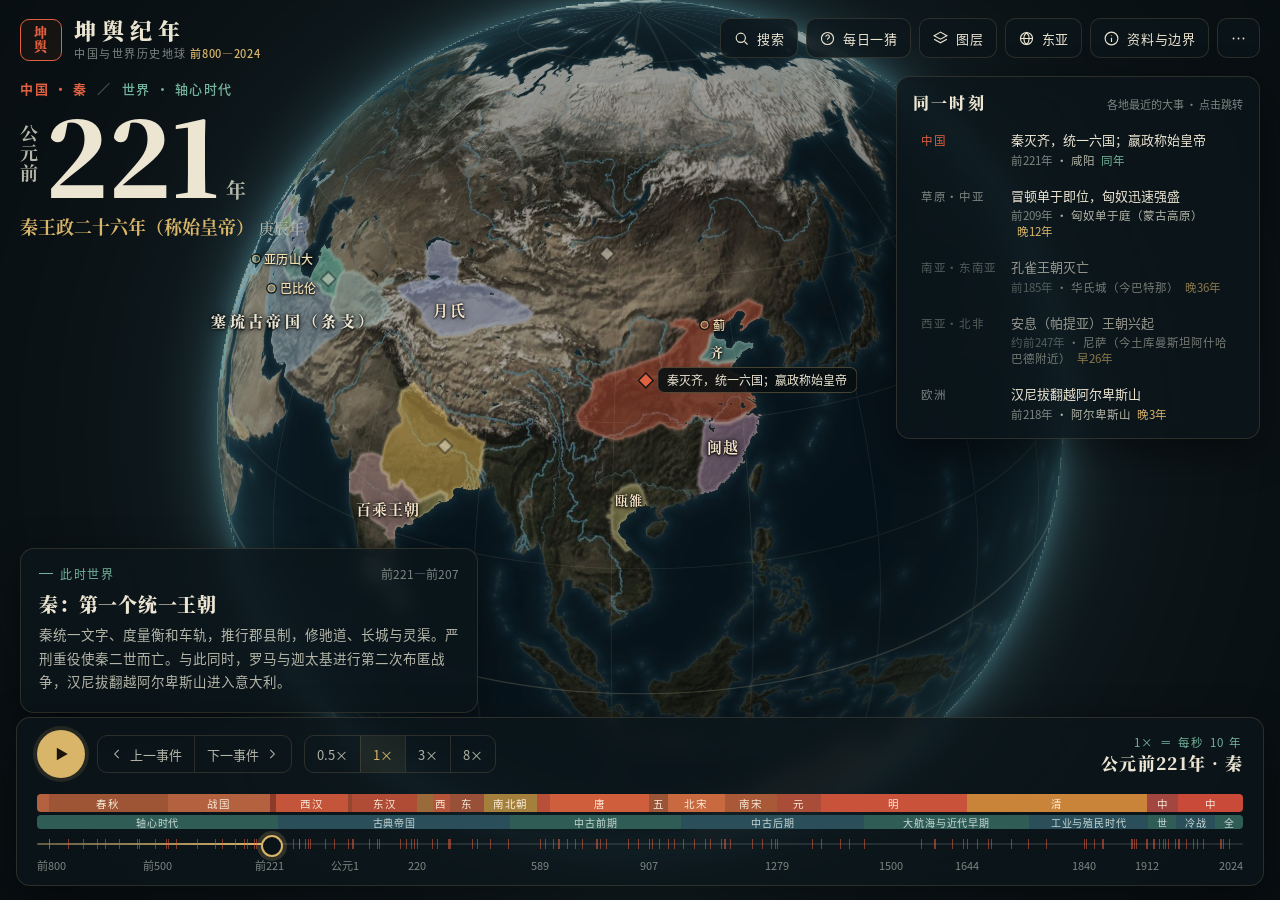
==== commit 0fe71e09: "加入搜索、深链与收藏、每日一猜、家乡三千年长图；大事标上地球 - 358 件大事补上经纬度和地点名，在地球上标出，播放时依次亮起 - 搜索：年份、年号（换算公元年）、干支、政权、城市古称、今地名、大事" ====
--- a/index.html
+++ b/index.html
@@ -200,6 +200,107 @@
 .about .links a:hover { text-decoration: underline; }
 .about .foot { margin-top: 16px; font-size: 12px; color: var(--fg-3); }
 
+/* ---------- events on the globe ---------- */
+.evm { position: absolute; left: 0; top: 0; pointer-events: auto; background: none; border: 0; padding: 0; margin: 0; cursor: pointer; display: flex; align-items: center; gap: 7px; white-space: nowrap; font-family: var(--sans); color: #f3ead6; will-change: transform; }
+.evm i { width: 9px; height: 9px; flex: none; position: relative; transform: rotate(45deg); background: #f3ead6; box-shadow: 0 0 0 1.5px rgba(10,19,23,.9), 0 0 9px rgba(243,234,214,.55); }
+.evm.cn { color: var(--cinnabar); }
+.evm.cn i { background: var(--cinnabar); box-shadow: 0 0 0 1.5px rgba(10,19,23,.9), 0 0 10px rgba(224,96,63,.8); }
+.evm.far { opacity: .5; }
+.evm span { display: none; font-size: 12px; line-height: 1; padding: 6px 9px; border-radius: 7px; background: rgba(8,15,18,.88); border: 1px solid var(--line-2); color: var(--fg); max-width: 26em; overflow: hidden; text-overflow: ellipsis; }
+.evm.r span, .evm.l span { display: block; }
+.evm.l { flex-direction: row-reverse; }
+.evm.hot i::after { content: ""; position: absolute; inset: -7px; border: 1.5px solid currentColor; border-radius: 50%; opacity: 0; animation: evpulse 1.8s ease-out infinite; }
+@keyframes evpulse { 0% { transform: scale(.35); opacity: .9; } 100% { transform: scale(1.5); opacity: 0; } }
+.ev .yr .pl { color: var(--fg-2); }
+.ev .yr .d { white-space: nowrap; }
+
+/* ---------- search ---------- */
+.search { position: absolute; top: max(18px, env(safe-area-inset-top, 0px)); left: 50%; transform: translateX(-50%); width: min(560px, calc(100vw - 24px)); z-index: 12; padding: 10px; display: flex; flex-direction: column; max-height: calc(100vh - var(--tl-h, 150px) - 60px); }
+.search .q { display: flex; align-items: center; gap: 8px; padding: 0 6px 0 10px; height: 44px; border-radius: 10px; background: rgba(255,255,255,.05); border: 1px solid var(--line); }
+.search .q:focus-within { border-color: var(--gold); }
+.search .q svg { width: 18px; height: 18px; stroke: var(--fg-3); fill: none; stroke-width: 1.7; flex: none; }
+.search input { flex: 1; min-width: 0; height: 100%; background: none; border: 0; outline: none; color: var(--fg); font: 15px var(--sans); }
+.search input::placeholder { color: var(--fg-3); }
+.search .x { width: 32px; height: 32px; border-radius: 8px; border: 0; background: none; color: var(--fg-2); cursor: pointer; font-size: 18px; flex: none; }
+.search .x:hover { color: var(--fg); background: rgba(255,255,255,.05); }
+.search ol { list-style: none; margin: 8px 0 0; padding: 0; overflow-y: auto; }
+.sr { display: grid; grid-template-columns: 44px 1fr; align-items: baseline; gap: 2px 10px; width: 100%; text-align: left; background: none; border: 0; padding: 8px; border-radius: 8px; cursor: pointer; }
+.sr:hover, .sr.on { background: rgba(214,186,122,.09); }
+.sr .tg { font-size: 11px; color: var(--malachite); letter-spacing: .08em; }
+.sr .tg.cn { color: var(--cinnabar); }
+.sr .nm { font-family: var(--serif); font-weight: 700; font-size: 15px; color: var(--fg); }
+.sr .sub { grid-column: 2; font-size: 12px; color: var(--fg-3); font-variant-numeric: tabular-nums; line-height: 1.5; }
+.search .hint { margin: 10px 4px 4px; font-size: 12px; color: var(--fg-3); line-height: 1.9; }
+.chip { display: inline-block; margin: 0 6px 6px 0; padding: 3px 10px; border-radius: 20px; border: 1px solid var(--line-2); background: none; color: var(--fg-2); font-size: 12.5px; cursor: pointer; }
+.chip:hover { color: var(--fg); border-color: var(--gold); }
+
+/* ---------- more menu / favourites ---------- */
+.menu { position: absolute; top: calc(max(18px, env(safe-area-inset-top, 0px)) + 52px); right: max(20px, env(safe-area-inset-right, 0px)); width: 300px; padding: 8px; z-index: 6; max-height: calc(100vh - var(--tl-h,150px) - 100px); overflow-y: auto; }
+.mi { display: flex; align-items: center; gap: 10px; width: 100%; padding: 10px 10px; border: 0; background: none; border-radius: 8px; text-align: left; font-size: 13.5px; color: var(--fg); cursor: pointer; text-decoration: none; }
+.mi:hover { background: rgba(214,186,122,.08); }
+.mi small { margin-left: auto; color: var(--fg-3); font-size: 11.5px; }
+.mi svg { width: 17px; height: 17px; stroke: var(--fg-2); fill: none; stroke-width: 1.6; flex: none; }
+.menu h4 { margin: 8px 10px 4px; padding-top: 10px; border-top: 1px solid var(--line); font-size: 11px; font-weight: 500; letter-spacing: .16em; color: var(--fg-3); }
+.fav { display: flex; align-items: center; }
+.fav .mi { font-size: 13px; padding: 8px 10px; color: var(--fg-2); min-width: 0; }
+.fav .mi span { overflow: hidden; text-overflow: ellipsis; white-space: nowrap; }
+.fav .del { width: 30px; height: 30px; flex: none; border: 0; background: none; color: var(--fg-3); border-radius: 7px; cursor: pointer; font-size: 16px; }
+.fav .del:hover { color: var(--cinnabar); background: rgba(255,255,255,.05); }
+.narrow { display: none; }
+.pbtn { margin: 8px 10px 2px 0; height: 34px; padding: 0 12px; border-radius: 9px; border: 1px solid var(--line-2); background: none; color: var(--malachite); font-size: 12.5px; cursor: pointer; align-self: flex-start; flex: none; }
+.pbtn:hover { border-color: var(--malachite); }
+.toast { position: absolute; left: 50%; bottom: calc(var(--tl-h, 150px) + 34px); transform: translateX(-50%); padding: 9px 16px; border-radius: 22px; background: rgba(8,15,18,.94); border: 1px solid var(--line-2); font-size: 13px; color: var(--fg); z-index: 40; pointer-events: none; opacity: 0; transition: opacity .25s; white-space: nowrap; max-width: calc(100vw - 32px); overflow: hidden; text-overflow: ellipsis; }
+.toast.on { opacity: 1; }
+
+/* ---------- daily guess ---------- */
+.guesshead { pointer-events: none; text-shadow: 0 0 3px rgba(5,10,12,.95), 0 0 9px rgba(5,10,12,.85), 0 1px 2px rgba(0,0,0,.9); }
+.guesshead h2 { margin: 8px 0 6px; font-family: var(--serif); font-weight: 900; font-size: clamp(26px, 3.4vw, 38px); letter-spacing: .06em; line-height: 1.2; }
+.guesshead p { margin: 0; font-size: 13px; line-height: 1.75; color: var(--fg-2); max-width: 30em; }
+.guesshead .eyebrow { color: var(--gold); }
+.tries { list-style: none; margin: 12px 0 0; padding: 0; display: flex; flex-direction: column; gap: 5px; }
+.tries li { display: flex; align-items: center; gap: 9px; font-size: 13px; color: var(--fg-2); font-variant-numeric: tabular-nums; }
+.tries li b { font-family: var(--serif); font-weight: 700; color: var(--fg); min-width: 6.2em; }
+.tries i, .gmark { width: 12px; height: 12px; border-radius: 3px; flex: none; background: #7a2f2a; }
+.tries i.k1, .gmark.k1 { background: #c0672f; } .tries i.k2, .gmark.k2 { background: #d9b56a; } .tries i.k3, .gmark.k3 { background: #74b39b; } .tries i.k4, .gmark.k4 { background: #f3ead6; box-shadow: 0 0 0 2px var(--malachite); }
+.tl-guess { display: flex; align-items: center; gap: 12px; flex-wrap: wrap; }
+.gyear { min-width: 9.5em; text-align: center; line-height: 1.2; }
+.gyear b { display: block; font-family: var(--serif); font-size: 22px; font-weight: 900; font-variant-numeric: tabular-nums; letter-spacing: .04em; }
+.gyear span { font-size: 11.5px; color: var(--cinnabar); letter-spacing: .12em; }
+.gbtn { height: 40px; padding: 0 18px; border-radius: 10px; border: 0; background: var(--gold); color: #1a1408; font-size: 14px; font-weight: 700; cursor: pointer; letter-spacing: .06em; }
+.gbtn:disabled { opacity: .45; cursor: default; }
+.gbtn.ghost { background: none; color: var(--fg); border: 1px solid var(--line-2); font-weight: 500; }
+.gbtn:focus-visible { outline: 2px solid var(--fg); outline-offset: 2px; }
+.tl-guess .sp { margin-left: auto; }
+.gmark { position: absolute; top: 5px; margin-left: -6px; }
+.gcard { position: relative; width: min(520px, 100%); background: var(--panel-solid); padding: 26px 28px 24px; border-radius: 16px; border: 1px solid var(--line); box-shadow: var(--shadow); margin-top: 6vh; }
+.gcard .x, .hcard .x { position: absolute; top: 12px; right: 12px; width: 36px; height: 36px; border-radius: 9px; border: 0; background: none; color: var(--fg-2); cursor: pointer; font-size: 22px; }
+.gcard .x:hover, .hcard .x:hover { background: rgba(255,255,255,.05); color: var(--fg); }
+.gcard h2, .hcard h2 { margin: 6px 0 0; font-family: var(--serif); font-size: 26px; font-weight: 900; letter-spacing: .08em; }
+.gans { margin: 16px 0 0; padding: 14px 16px; border-radius: 12px; background: rgba(214,186,122,.07); border: 1px solid var(--line); }
+.gans b { display: block; font-family: var(--serif); font-size: 30px; font-weight: 900; font-variant-numeric: tabular-nums; }
+.gans span { font-family: var(--serif); font-weight: 700; color: var(--gold); font-size: 15px; }
+.gcard p { margin: 12px 0 0; font-size: 13px; line-height: 1.75; color: var(--fg-2); }
+.gcard p b { color: var(--fg); font-family: var(--serif); }
+.gstats { margin-top: 14px; padding-top: 12px; border-top: 1px solid var(--line); font-size: 12.5px; color: var(--fg-3); }
+.gbtns { display: flex; flex-wrap: wrap; gap: 10px; margin-top: 18px; }
+
+/* ---------- hometown poster ---------- */
+.hcard { position: relative; width: min(620px, 100%); background: var(--panel-solid); padding: 26px 28px 24px; border-radius: 16px; border: 1px solid var(--line); box-shadow: var(--shadow); }
+.hcard p { margin: 10px 0 0; font-size: 13px; line-height: 1.75; color: var(--fg-2); }
+.hcard label { display: block; margin: 16px 0 6px; font-size: 12px; color: var(--fg-3); letter-spacing: .1em; }
+.hcard input[type="text"], .hcard input[type="number"] { width: 100%; box-sizing: border-box; height: 42px; padding: 0 12px; border-radius: 10px; border: 1px solid var(--line-2); background: rgba(255,255,255,.04); color: var(--fg); font: 15px var(--sans); outline: none; }
+.hcard input:focus { border-color: var(--gold); }
+.hrow { display: grid; grid-template-columns: 1fr 1fr; gap: 0 14px; }
+.hsug { display: flex; flex-wrap: wrap; margin-top: 8px; min-height: 4px; }
+.hpick { margin-top: 6px; font-size: 13px; color: var(--gold); min-height: 1.4em; }
+.hcard .small { font-size: 11.5px; color: var(--fg-3); line-height: 1.7; }
+.hout { margin-top: 18px; }
+.hout img { display: block; width: 100%; border-radius: 10px; border: 1px solid var(--line); }
+
+body.guessing .yearbox, body.guessing .card, body.guessing .sync, body.guessing .mtabs, body.guessing .toolbar, body.guessing .tl-top,
+body.guessing .place, body.guessing .layers, body.guessing .menu, body.guessing .search { display: none !important; }
+body:not(.guessing) .guesshead, body:not(.guessing) .tl-guess, body:not(.guessing) #gMarks { display: none !important; }
+
 /* loading / error */
 .loading { position: absolute; inset: 0; display: grid; place-items: center; background: var(--ink); z-index: 30; transition: opacity .5s; }
 .loading.done { opacity: 0; pointer-events: none; }
@@ -212,6 +313,9 @@
 /* mobile tabs for card/sync */
 .mtabs { display: none; }
 
+@media (max-width: 1180px) {
+  .tbtn .lbl { display: none; }
+}
 @media (max-width: 1100px) {
   .sync { width: 300px; }
 }
@@ -239,7 +343,26 @@
   .mtabs h2 { margin: 0 0 4px; font-family: var(--serif); font-size: 16px; font-weight: 900; }
   .mtabs p { margin: 0; font-size: 13px; line-height: 1.7; color: var(--fg-2); }
   .mtabs ol { list-style: none; margin: 0; padding: 0; }
-  .layers, .place { left: max(12px, env(safe-area-inset-left, 0px)); right: max(12px, env(safe-area-inset-right, 0px)); width: auto; top: auto; bottom: calc(var(--tl-h, 150px) + 10px); max-height: 52vh; }
+  .layers, .place, .menu { left: max(12px, env(safe-area-inset-left, 0px)); right: max(12px, env(safe-area-inset-right, 0px)); width: auto; top: auto; bottom: calc(var(--tl-h, 150px) + 10px); max-height: 52vh; }
+  .tbtn.wide { display: none; }
+  .narrow { display: flex; }
+  .search { top: max(8px, env(safe-area-inset-top, 0px)); max-height: 62vh; }
+  .evm span { max-width: 10.5em; }
+  .guesshead h2 { font-size: 24px; margin: 4px 0 4px; }
+  .guesshead p { font-size: 12px; line-height: 1.6; }
+  .tries { margin-top: 8px; gap: 2px 14px; flex-direction: row; flex-wrap: wrap; }
+  .tries li { font-size: 12px; gap: 6px; }
+  .tries li b { min-width: 0; }
+  .tries li span { color: var(--fg); }
+  .guesshead .tries .lg { display: none; }
+  .tl-guess { gap: 8px; }
+  .tl-guess .ctl { padding: 0 9px; }
+  .gyear { min-width: 7.2em; order: -1; flex: 1 0 100%; display: flex; align-items: baseline; justify-content: center; gap: 10px; }
+  .gyear b { font-size: 20px; }
+  .gbtn { height: 36px; padding: 0 14px; font-size: 13px; }
+  .gcard, .hcard { padding: 22px 18px 20px; }
+  .gcard { margin-top: 2vh; }
+  .hrow { grid-template-columns: 1fr; }
   .timeline { left: max(8px, env(safe-area-inset-left, 0px)); right: max(8px, env(safe-area-inset-right, 0px)); bottom: max(8px, env(safe-area-inset-bottom, 0px)); padding: 10px 12px 8px; }
   .play { width: 42px; height: 42px; }
   .tl-now { display: none; }
@@ -250,7 +373,8 @@
   .about .item { grid-template-columns: 1fr; gap: 4px; }
 }
 @media (prefers-reduced-motion: reduce) {
-  .loading, .sw, .sw::after { transition: none; }
+  .loading, .sw, .sw::after, .toast { transition: none; }
+  .evm.hot i::after { animation: none; opacity: .7; }
 }
 </style>
 </head>
@@ -274,13 +398,39 @@
       <div class="reign" id="reign"></div>
       <div class="coexist" id="coexist"></div>
     </section>
+    <section class="guesshead" id="guessHead" aria-live="polite">
+      <div class="eyebrow" id="gTitle">每日一猜</div>
+      <h2>这是哪一年的世界？</h2>
+      <p id="gTip"></p>
+      <ol class="tries" id="gTries"></ol>
+    </section>
   </div>
 
   <div class="toolbar">
-    <button class="tbtn" id="bAbout" type="button" title="资料与边界"><svg viewBox="0 0 24 24"><circle cx="12" cy="12" r="9"/><path d="M12 11v6M12 7.5v.5"/></svg><span class="lbl">资料与边界</span></button>
+    <button class="tbtn" id="bSearch" type="button" title="搜索年份、年号、政权、城市、大事（快捷键 /）"><svg viewBox="0 0 24 24"><circle cx="11" cy="11" r="6.5"/><path d="m16 16 4.5 4.5"/></svg><span class="lbl">搜索</span></button>
+    <button class="tbtn" id="bGuess" type="button" title="每日一猜：看疆域猜年份"><svg viewBox="0 0 24 24"><circle cx="12" cy="12" r="8.5"/><path d="M9.6 9.4a2.5 2.5 0 1 1 3.6 2.3c-.8.4-1.2 1-1.2 1.9M12 16.6v.4"/></svg><span class="lbl">每日一猜</span></button>
     <button class="tbtn" id="bLayers" type="button" aria-pressed="false" title="图层"><svg viewBox="0 0 24 24"><path d="M12 3 3 8l9 5 9-5-9-5z"/><path d="m3 13 9 5 9-5"/></svg><span class="lbl">图层</span></button>
-    <button class="tbtn" id="bHome" type="button" title="回到东亚视角"><svg viewBox="0 0 24 24"><circle cx="12" cy="12" r="8.5"/><path d="M3.5 12h17M12 3.5c2.6 2.4 3.8 5.2 3.8 8.5s-1.2 6.1-3.8 8.5c-2.6-2.4-3.8-5.2-3.8-8.5s1.2-6.1 3.8-8.5z"/></svg><span class="lbl">东亚</span></button>
-    <button class="tbtn" id="bFull" type="button" title="全屏"><svg viewBox="0 0 24 24"><path d="M4 9V4h5M20 9V4h-5M4 15v5h5M20 15v5h-5"/></svg></button>
+    <button class="tbtn wide" id="bHome" type="button" title="回到东亚视角"><svg viewBox="0 0 24 24"><circle cx="12" cy="12" r="8.5"/><path d="M3.5 12h17M12 3.5c2.6 2.4 3.8 5.2 3.8 8.5s-1.2 6.1-3.8 8.5c-2.6-2.4-3.8-5.2-3.8-8.5s1.2-6.1 3.8-8.5z"/></svg><span class="lbl">东亚</span></button>
+    <button class="tbtn wide" id="bAbout" type="button" title="资料与边界"><svg viewBox="0 0 24 24"><circle cx="12" cy="12" r="9"/><path d="M12 11v6M12 7.5v.5"/></svg><span class="lbl">资料与边界</span></button>
+    <button class="tbtn" id="bMore" type="button" aria-pressed="false" title="收藏、分享、家乡长图等"><svg viewBox="0 0 24 24"><path d="M5 12h.01M12 12h.01M19 12h.01" stroke-width="2.6" stroke-linecap="round"/></svg></button>
+  </div>
+
+  <div class="search panel" id="search" hidden role="dialog" aria-label="搜索">
+    <div class="q"><svg viewBox="0 0 24 24"><circle cx="11" cy="11" r="6.5"/><path d="m16 16 4.5 4.5"/></svg><input id="sQ" type="text" inputmode="search" autocomplete="off" spellcheck="false" placeholder="年份、年号、政权、城市、大事…" aria-label="搜索"><button class="x" type="button" id="sX" aria-label="关闭搜索">×</button></div>
+    <ol id="sList"></ol>
+    <div class="hint" id="sHint">试试：<button class="chip" type="button">贞观三年</button><button class="chip" type="button">甲午</button><button class="chip" type="button">前221</button><button class="chip" type="button">拜占庭</button><button class="chip" type="button">长安</button><button class="chip" type="button">郑州</button><button class="chip" type="button">赤壁</button><br>年号会换算成公元年；城市古称和今天的地名都能搜。</div>
+  </div>
+
+  <div class="menu panel" id="more" hidden>
+    <button class="mi" id="mFav" type="button"><svg viewBox="0 0 24 24"><path d="m12 4 2.4 5 5.4.7-4 3.8 1 5.4-4.8-2.6-4.8 2.6 1-5.4-4-3.8 5.4-.7z"/></svg>收藏当前画面</button>
+    <button class="mi" id="mShare" type="button"><svg viewBox="0 0 24 24"><path d="M10 14a4 4 0 0 0 5.7 0l3-3a4 4 0 0 0-5.7-5.7l-1 1M14 10a4 4 0 0 0-5.7 0l-3 3a4 4 0 0 0 5.7 5.7l1-1"/></svg>复制当前画面的链接</button>
+    <button class="mi" id="mPoster" type="button"><svg viewBox="0 0 24 24"><path d="M6 3.5h12v17H6zM9 8h6M9 11.5h6M9 15h4"/></svg>家乡三千年<small>生成长图</small></button>
+    <button class="mi narrow" id="mEast" type="button"><svg viewBox="0 0 24 24"><circle cx="12" cy="12" r="8.5"/><path d="M3.5 12h17M12 3.5c2.6 2.4 3.8 5.2 3.8 8.5s-1.2 6.1-3.8 8.5c-2.6-2.4-3.8-5.2-3.8-8.5s1.2-6.1 3.8-8.5z"/></svg>回到东亚视角</button>
+    <button class="mi" id="bFull" type="button"><svg viewBox="0 0 24 24"><path d="M4 9V4h5M20 9V4h-5M4 15v5h5M20 15v5h-5"/></svg>全屏</button>
+    <button class="mi narrow" id="mAbout" type="button"><svg viewBox="0 0 24 24"><circle cx="12" cy="12" r="9"/><path d="M12 11v6M12 7.5v.5"/></svg>资料与边界</button>
+    <a class="mi" href="https://wanglu2016.github.io/kunyu-jinian/video.html" target="_blank" rel="noopener"><svg viewBox="0 0 24 24"><path d="M4 6h11v12H4zM15 10.5l5-3v9l-5-3"/></svg>使用讲解视频<small>↗</small></a>
+    <h4>我的收藏</h4>
+    <div id="favList"></div>
   </div>
 
   <aside class="sync panel" id="sync" aria-label="同一时刻">
@@ -309,6 +459,7 @@
     <div class="row" style="display:block"><label for="lyOp" style="display:flex;justify-content:space-between">着色浓度 <span id="opVal">85%</span></label><input class="op" type="range" id="lyOp" min="20" max="100" value="85"></div>
     <div class="row"><label for="lyNames">政权名称</label><input class="sw" type="checkbox" id="lyNames" checked></div>
     <div class="row"><label for="lyCities">城市与古称<small>同一城市在不同年代显示当时的名称</small></label><input class="sw" type="checkbox" id="lyCities" checked></div>
+    <div class="row"><label for="lyEv">历史大事<small>在事发地点标出当年前后的大事，播放时依次亮起</small></label><input class="sw" type="checkbox" id="lyEv" checked></div>
     <div class="row"><label for="lyGrid">经纬网</label><input class="sw" type="checkbox" id="lyGrid" checked></div>
     <div class="row"><label for="lySoft">前现代边界柔化<small>1600 年以前用晕开的笔触画边界，1750 年后逐渐变为实线</small></label><input class="sw" type="checkbox" id="lySoft" checked></div>
     <div class="legend" aria-label="配色">
@@ -330,6 +481,7 @@
     <div class="coord" id="placeCoord"></div>
     <div class="now" id="placeNow"></div>
     <div id="placeNote"></div>
+    <button class="pbtn" type="button" id="placePoster">把这里的履历做成长图</button>
     <ol id="placeList"></ol>
   </aside>
 
@@ -348,10 +500,23 @@
       </div>
       <div class="tl-now"><div class="a" id="tlA">1× ＝ 每秒 10 年</div><div class="b" id="tlB"></div></div>
     </div>
+    <div class="tl-guess" id="guessBar">
+      <div class="ctlgroup" role="group" aria-label="微调年份">
+        <button class="ctl gstep" type="button" data-d="-100">−100</button>
+        <button class="ctl gstep" type="button" data-d="-10">−10</button>
+        <button class="ctl gstep" type="button" data-d="-1">−1</button>
+        <button class="ctl gstep" type="button" data-d="1">+1</button>
+        <button class="ctl gstep" type="button" data-d="10">+10</button>
+        <button class="ctl gstep" type="button" data-d="100">+100</button>
+      </div>
+      <div class="gyear"><b id="gYear"></b><span id="gEra"></span></div>
+      <button class="gbtn" type="button" id="gSubmit">提交</button>
+      <button class="gbtn ghost sp" type="button" id="gQuit">退出</button>
+    </div>
     <div class="track-wrap" id="track" tabindex="0" role="slider" aria-label="年份" aria-valuemin="-800" aria-valuemax="2024" aria-valuenow="-221">
       <div class="band cn" id="bandCn"></div>
       <div class="band wd" id="bandWd"></div>
-      <div class="rail"><div class="line"></div><div class="fill" id="fill"></div><div id="evts"></div><div class="knob" id="knob"></div></div>
+      <div class="rail"><div class="line"></div><div class="fill" id="fill"></div><div id="evts"></div><div id="gMarks"></div><div class="knob" id="knob"></div></div>
       <div class="ticks" id="ticks"></div>
     </div>
   </footer>
@@ -368,7 +533,9 @@
         <div class="item"><dt>收录范围</dt><dd>数据源只收录有文字记载的政权，一般要求面积在 5000 平方公里以上、存续 50 年以上，因此许多诸侯小国、城邦和短命政权没有出现；夏朝等传说时代政权不在其中。非洲、美洲、东南亚和太平洋地区的资料明显少于欧亚大陆。</dd></div>
         <div class="item"><dt>中文译名</dt><dd>1521 个政权的中文名由 Claude 编写。中国史上的政权采用通行史称；外国政权优先用中文史书或通行译名（如安息、大秦、白衣大食），音译名可能有多种写法。数据源中同一英文条目指不同政权的情况（如 Later Zhou 同时指东周与后周）已按年代分开命名。</dd></div>
         <div class="item"><dt>中国纪年</dt><dd>前140年（汉武帝建元元年）以后的年号取自 <b>china-chronology</b>（据 CBDB 中国历代人物传记资料库整理，MIT 许可）。此前的周王、鲁公、秦王与汉初帝王纪年按通行年表编写，前841年共和元年以前的年代仍有争议。农历年与公历年并不完全重合，改元当年会显示“旧年号→新年号”，干支按公历年对应。</dd></div>
-        <div class="item"><dt>事件与解说</dt><dd>“同一时刻”中的约 280 件大事、“此时世界”中的 37 段解说和城市古称由 Claude 编写，年份前标“约”的为近似年代。城市只标主要名称，同一城市的别称、行政区名称未一一列出。</dd></div>
+        <div class="item"><dt>事件与解说</dt><dd>“同一时刻”中的约 360 件大事、“此时世界”中的 37 段解说和城市古称由 Claude 编写，年份前标“约”的为近似年代。城市只标主要名称，同一城市的别称、行政区名称未一一列出。每件大事在地球上标出的<b>地点</b>也由 Claude 编写：战役、会盟标在事发地，制度、著作一类标在当时的都城或成书地；远征、迁徙只能取起点或最有代表性的一处，个别古地名的今地有争议。</dd></div>
+        <div class="item"><dt>今地名</dt><dd>搜索和“家乡三千年”里的今天的城市名取自 <b>Natural Earth</b> 的 populated places（公共领域），收录中国 400 余处、其他国家的首都和百万人口以上城市，只用名称和坐标。县一级的小地方多半搜不到，可以直接在地球上点选。</dd></div>
+        <div class="item"><dt>每日一猜</dt><dd>每天一道题，所有人同一天看到同一年（按设备的本地日期）。题目只从前750年到1900年之间选，差 10 年以内算猜中。成绩只记在你自己的浏览器里。</dd></div>
         <div class="item"><dt>底图</dt><dd>地形色彩由 NASA Blue Marble 影像重新调色而成，海岸、湖泊与主要河流来自 Natural Earth（公共领域）。这是<b>今天的</b>地形和海岸线：古代海岸线、黄河改道、湖泊变迁等都没有还原。</dd></div>
         <div class="item"><dt>边界画法</dt><dd>同一政权在整个时间轴上使用同一颜色，中原王朝统一用朱红色系。1600年以前的边界以晕开的笔触绘制，1750年后逐渐变为实线，用来提示近代以前“边界”概念本身的模糊。政权从属与联盟关系（如“南宋臣属于金”）在地点履历中以文字注明，不另画线。</dd></div>
         <div class="item"><dt>争议与局限</dt><dd>数据源对部分地区的处理与中国学界通行看法不同。例如它直到1794年才把西藏画入清朝疆域，1912—1950年也把西藏单独绘出；1949年以后把台湾单独绘出。点击相关地区时会显示说明。<b>1912年以后的边界取自国外数据源，未经中国地图审核，不能作为国界依据。</b></dd></div>
@@ -384,9 +551,53 @@
         <a href="https://projects.iq.harvard.edu/cbdb" target="_blank" rel="noopener">CBDB ↗</a>
         <a href="https://www.naturalearthdata.com/" target="_blank" rel="noopener">Natural Earth ↗</a>
       </div>
-      <div class="foot">所有数据随页面一次载入；页面不收集任何信息。疆域数据 © Seshat Global History Databank，CC BY 4.0，经简化与中文化处理。</div>
+      <div class="foot">所有数据随页面一次载入；页面不收集任何信息。收藏、上次看到的位置、每日一猜的成绩和长图里填的内容只保存在你自己浏览器的本地存储里，不会上传；“用我现在的位置”只在你点击时向浏览器要一次定位，同样不离开本机。疆域数据 © Seshat Global History Databank，CC BY 4.0，经简化与中文化处理。</div>
     </div>
   </div>
+
+  <div class="about-back" id="guessDone" hidden>
+    <div class="gcard" role="dialog" aria-modal="true" aria-labelledby="gdH">
+      <button class="x" type="button" id="gdX" aria-label="关闭">×</button>
+      <div class="eyebrow" id="gdEyebrow"></div>
+      <h2 id="gdH"></h2>
+      <div class="gans"><b id="gdYear"></b><span id="gdReign"></span></div>
+      <p id="gdCard"></p>
+      <ol class="tries" id="gdTries"></ol>
+      <div class="gstats" id="gdStats"></div>
+      <div class="gbtns">
+        <button class="gbtn" type="button" id="gdShare">复制成绩</button>
+        <button class="gbtn ghost" type="button" id="gdGo">去这一年看看</button>
+        <button class="gbtn ghost" type="button" id="gdAgain">再来一题（练习）</button>
+      </div>
+    </div>
+  </div>
+
+  <div class="about-back" id="poster" hidden>
+    <div class="hcard" role="dialog" aria-modal="true" aria-labelledby="hH">
+      <button class="x" type="button" id="hX" aria-label="关闭">×</button>
+      <div class="eyebrow">前800 — 1911</div>
+      <h2 id="hH">家乡三千年</h2>
+      <p>选一个地方，把它自公元前800年以来先后属于哪些政权、叫过什么名字，画成一张可以保存的长图。</p>
+      <label for="hQ">地点</label>
+      <input type="text" id="hQ" autocomplete="off" spellcheck="false" placeholder="输入城市名，如 郑州、泉州、成都">
+      <div class="hsug" id="hSug"></div>
+      <div class="hpick" id="hPick"></div>
+      <div class="small">找不到？先关掉这个窗口，在地球上点一下那个地方，再点履历面板里的“做成长图”。<button class="chip" type="button" id="hGeo" style="margin:0 0 0 6px">用我现在的位置</button></div>
+      <div class="hrow">
+        <div><label for="hName">图上的标题</label><input type="text" id="hName" maxlength="12" autocomplete="off" placeholder="如 西安"></div>
+        <div><label for="hBirth">出生年份（可选）</label><input type="number" id="hBirth" min="1900" max="2024" inputmode="numeric" placeholder="如 1990"></div>
+      </div>
+      <div class="gbtns"><button class="gbtn" type="button" id="hMake" disabled>生成长图</button></div>
+      <div class="hout" id="hOut" hidden>
+        <img id="hImg" alt="生成的长图">
+        <div class="gbtns"><button class="gbtn" type="button" id="hSave">保存图片</button><button class="gbtn ghost" type="button" id="hShare" hidden>分享</button></div>
+        <p class="small">手机上也可以长按图片保存。</p>
+      </div>
+      <p class="small">长图只画到1911年：1912年以后的边界取自国外数据源，未经中国地图审核，不用于分享。地点、标题和出生年份只保存在这台设备的浏览器里。</p>
+    </div>
+  </div>
+
+  <div class="toast" id="toast" role="status" aria-live="polite"></div>
 
   <div class="loading" id="loading"><div class="box"><div class="t">坤舆纪年</div><div class="bar"><i id="ldBar"></i></div><div class="s" id="ldTxt">正在载入疆域数据</div></div></div>
 </div>
@@ -403,9 +614,10 @@
 const S = {
   year: -221, iyear: -221, playing: false, speed: 1,
   lon: 108, lat: 30, dist: 2.9, vlon: 0, vlat: 0,
-  show: { pol: true, names: true, cities: true, grid: true, soft: true }, op: 0.85,
+  show: { pol: true, names: true, cities: true, grid: true, soft: true, ev: true }, op: 0.85,
   sel: null, // {lon, lat}
   hoverRow: -1, selRow: -1,
+  guess: null, // 每日一猜进行中时的状态，见 startGuess
 };
 let D = null;           // data.json
 let G = null;           // decoded geometries
@@ -691,14 +903,21 @@
 let labelsDirty = true;
 let obstacleEls = [];
 function isChina(lon, lat) { return lon > 72 && lon < 136 && lat > 17 && lat < 55; }
+function obstacleRects() {
+  const out = []; const cr = canvas.getBoundingClientRect();
+  for (const el of obstacleEls) { if (!el || el.hidden || !el.offsetParent) continue; const r = el.getBoundingClientRect(); if (r.width && r.height) out.push([r.left - cr.left - 4, r.top - cr.top - 4, r.right - cr.left + 4, r.bottom - cr.top + 4]); }
+  return out;
+}
 function layoutLabels() {
   const W = canvas.clientWidth, H = canvas.clientHeight;
-  const placed = []; const used = new Set();
-  const cr = canvas.getBoundingClientRect();
-  for (const el of obstacleEls) { if (!el || el.hidden || !el.offsetParent) continue; const r = el.getBoundingClientRect(); if (r.width && r.height) placed.push([r.left - cr.left - 4, r.top - cr.top - 4, r.right - cr.left + 4, r.bottom - cr.top + 4]); }
+  const placed = obstacleRects(); const used = new Set(); const nObs = placed.length;
+  // 每日一猜：名字先藏起来，猜错两次后显示城市，四次后显示政权名
+  const g = S.guess; const showNames = g ? (g.done || g.tries.length >= 4) : S.show.names; const showCities = g ? (g.done || g.tries.length >= 2) : S.show.cities;
+  layoutEvents(placed, nObs, W, H);
+  const nFixed = placed.length - nObs;
   const pxPerRad = (H / 2) / FOV_TAN / (S.dist - 1);
   const cands = [];
-  if (S.show.names) {
+  if (showNames) {
     const seen = new Set();
     for (const i of curActive) {
       const r = D.rows[i]; if (seen.has(r[0])) continue; seen.add(r[0]);
@@ -713,7 +932,7 @@
       cands.push({ key: 'p' + r[0], cls: 'pol' + (areaK > 1.5e6 ? ' big' : '') + (cn ? ' cn' : ''), text: nm.zh, fs: Math.round(fs), x: tmp.x, y: tmp.y, pr: sizePx * (cn ? 3 : 1) + (core ? 1e4 : 0), w: 0 });
     }
   }
-  if (S.show.cities) {
+  if (showCities) {
     const y = S.iyear;
     for (let ci = 0; ci < D.cities.length; ci++) {
       const c = D.cities[ci]; const tier = c[3];
@@ -726,7 +945,7 @@
     }
   }
   cands.sort((a, b) => b.pr - a.pr);
-  const maxN = W < 700 ? 34 : 70;
+  const maxN = (W < 700 ? 34 : 70) + nFixed;
   for (const c of cands) {
     if (placed.length >= maxN) break;
     const len = [...c.text].length;
@@ -766,8 +985,10 @@
   const dtx = it.d === 0 ? '同年' : (it.d < 0 ? '早' + (-it.d) + '年' : '晚' + it.d + '年');
   b.innerHTML = `<span class="rg ${it.code === 'cn' ? 'cn' : ''}"></span><span class="tx"></span><span class="yr"></span>`;
   b.children[0].textContent = it.label; b.children[1].textContent = e[2];
-  b.children[2].textContent = (e[3] ? '约' : '') + fy(e[0]) + '年'; const s = document.createElement('span'); s.className = 'd'; s.textContent = dtx; b.children[2].appendChild(s);
-  b.addEventListener('click', () => setYear(e[0], true));
+  b.children[2].textContent = (e[3] ? '约' : '') + fy(e[0]) + '年';
+  if (e[6]) { const pl = document.createElement('span'); pl.className = 'pl'; pl.textContent = ' · ' + e[6]; b.children[2].appendChild(pl); }
+  const s = document.createElement('span'); s.className = 'd'; s.textContent = dtx; b.children[2].appendChild(s);
+  b.addEventListener('click', () => focusEvent(e));
   return b;
 }
 let lastPanelYear = null, mTab = 'card';
@@ -783,10 +1004,10 @@
   const cd = cardOf(y);
   $('cardTitle').textContent = cd[2]; $('cardText').textContent = cd[3]; $('cardRange').textContent = yearSpan(cd[0], cd[1]);
   const list = $('syncList'); list.textContent = '';
-  const items = syncItems(y);
+  const items = syncItems(y); evNow = eventsNear(y, items);
   for (const it of items) { const li = document.createElement('li'); li.appendChild(evButton(it)); list.appendChild(li); }
   $('tlB').textContent = `${fyFull(y)} · ${c.p}`;
-  const tr = $('track'); tr.setAttribute('aria-valuenow', y); tr.setAttribute('aria-valuetext', fyFull(y));
+  if (!S.guess) { const tr = $('track'); tr.setAttribute('aria-valuenow', y); tr.setAttribute('aria-valuetext', fyFull(y)); }
   renderMobile();
   updatePlaceCurrent();
 }
@@ -825,34 +1046,28 @@
   for (const y of TK) { const s = document.createElement('span'); s.style.left = (y2x(y) * 100) + '%'; s.textContent = y === 1 ? '公元1' : fy(y); ticks.appendChild(s); }
   document.documentElement.style.setProperty('--tl-h', $('timeline').offsetHeight + 'px');
 }
-function updateTimeline() { const x = y2x(S.year) * 100; $('knob').style.left = x + '%'; $('fill').style.width = x + '%'; }
+function updateTimeline() { const x = y2x(S.guess ? S.guess.y : S.year) * 100; $('knob').style.left = x + '%'; $('fill').style.width = x + '%'; }
 
 /* ---------------- year control ---------------- */
 function setYear(y, snap) {
   y = clamp(y, -800, 2024); S.year = y; const iy = nz(Math.round(y));
   if (iy !== S.iyear || snap) {
-    S.iyear = iy; curActive = activeRows(iy); requestOverlay(); labelsDirty = true; updatePanels();
+    S.iyear = iy; if (evFocus && evFocus[0] !== iy) evFocus = null;
+    curActive = activeRows(iy); requestOverlay(); labelsDirty = true; updatePanels();
   }
   updateTimeline();
 }
 function setPlaying(p) {
+  if (S.guess) p = false;
+  if (p !== S.playing && D) { S.playing = p; evNow = eventsNear(S.iyear); labelsDirty = true; }
   S.playing = p; $('bPlay').setAttribute('aria-label', p ? '暂停' : '播放');
   $('playIcon').innerHTML = p ? '<path d="M6.5 4.5h4v15h-4zM13.5 4.5h4v15h-4z"/>' : '<path d="M7 4.5v15l13-7.5z"/>';
   if (p && S.year >= 2024) setYear(-800, true);
 }
 
 /* ---------------- place history ---------------- */
-function nearestCity(lon, lat, y) {
-  let best = null, bd = 1e9;
-  for (const c of D.cities) { const d = Math.hypot((c[0] - lon) * Math.cos(lat * D2R), c[1] - lat); if (d < bd) { bd = d; best = c; } }
-  if (!best || bd > 1.4) return null;
-  const segs = best[2]; let nm = null; for (const s of segs) if (s[0] <= y && y <= s[1]) nm = s[2];
-  const last = segs[segs.length - 1][2];
-  return { now: nm, modern: last };
-}
 let placeRows = [];
-function openPlace(lon, lat) {
-  S.sel = { lon, lat };
+function historyAt(lon, lat) {
   const hits = new Set(); for (let g = 0; g < G.length; g++) if (pip(G[g], lon, lat)) hits.add(g);
   const rows = []; D.rows.forEach((r, i) => { if (hits.has(r[3])) rows.push(i); });
   rows.sort((a, b) => D.rows[a][1] - D.rows[b][1] || D.rows[a][4] - D.rows[b][4]);
@@ -864,10 +1079,13 @@
     else merged.push({ n: r[0], a: r[1], b: r[2], rows: [i] });
   }
   merged.sort((x, y) => x.a - y.a);
-  placeRows = merged;
-  const ns = lat >= 0 ? '北纬' : '南纬', ew = lon >= 0 ? '东经' : '西经';
-  const nc = nearestCity(lon, lat, S.iyear);
-  $('placeCoord').textContent = `${ns}${Math.abs(lat).toFixed(1)}° ${ew}${Math.abs(lon).toFixed(1)}°` + (nc ? `（今${nc.modern}附近）` : '');
+  return merged;
+}
+function openPlace(lon, lat) {
+  S.sel = { lon, lat };
+  const merged = placeRows = historyAt(lon, lat);
+  const near = nearPlace(lon, lat, 1.2);
+  $('placeCoord').textContent = coordText(lon, lat) + (near ? `（今${near}附近）` : '');
   const ol = $('placeList'); ol.textContent = '';
   if (!merged.length) { const li = document.createElement('li'); li.className = 'empty'; li.textContent = '前800年以来，数据源没有在这一点记录过任何政权。海洋、极地，或资料稀疏的地区都会出现这种情况。'; ol.appendChild(li); }
   for (const m of merged) {
@@ -877,8 +1095,7 @@
     b.addEventListener('click', () => { setYear(m.a, true); });
     m.el = b; li.appendChild(b); ol.appendChild(li);
   }
-  $('layers').hidden = true; $('bLayers').setAttribute('aria-pressed', 'false');
-  $('place').hidden = false; $('sync').hidden = true; labelsDirty = true;
+  sidePanel('place');
   updatePlaceCurrent();
   const cur = merged.find(m => m.el.classList.contains('cur')); if (cur) cur.el.scrollIntoView({ block: 'nearest' });
 }
@@ -903,7 +1120,7 @@
   }
   if (selRow !== S.selRow) { S.selRow = selRow; requestOverlay(); }
 }
-function closePlace() { $('place').hidden = true; S.sel = null; $('sync').hidden = false; updatePlaceCurrent(); labelsDirty = true; }
+function closePlace() { sidePanel(null); }
 
 /* ---------------- interaction ---------------- */
 let drag = null; const pointers = new Map(); let pinch0 = null;
@@ -911,7 +1128,7 @@
   canvas.setPointerCapture(e.pointerId); pointers.set(e.pointerId, { x: e.clientX, y: e.clientY });
   if (pointers.size === 2) { const [a, b] = [...pointers.values()]; pinch0 = { d: Math.hypot(a.x - b.x, a.y - b.y), dist: S.dist }; drag = null; return; }
   drag = { x: e.clientX, y: e.clientY, x0: e.clientX, y0: e.clientY, t: performance.now(), moved: 0 };
-  S.vlon = S.vlat = 0; canvas.classList.add('dragging'); $('tip').hidden = true;
+  S.vlon = S.vlat = 0; flyTo = null; canvas.classList.add('dragging'); $('tip').hidden = true; closeSearch();
 });
 canvas.addEventListener('pointermove', (e) => {
   if (pointers.has(e.pointerId)) pointers.set(e.pointerId, { x: e.clientX, y: e.clientY });
@@ -929,7 +1146,7 @@
   if (pointers.size < 2) pinch0 = null;
   if (drag && pointers.size === 0) {
     canvas.classList.remove('dragging');
-    if (drag.moved < 6) { const p = pick(e.clientX, e.clientY); if (p) { openPlace(p.lon, p.lat); } S.vlon = S.vlat = 0; }
+    if (drag.moved < 6 && !S.guess) { const p = pick(e.clientX, e.clientY); if (p) { openPlace(p.lon, p.lat); } S.vlon = S.vlat = 0; }
     drag = null;
   }
 }
@@ -940,34 +1157,53 @@
 function hover(e) {
   const now = performance.now(); if (now - hoverT < 40) return; hoverT = now;
   const p = pick(e.clientX, e.clientY); const tip = $('tip');
-  if (!p || !S.show.pol) { tip.hidden = true; return; }
+  if (!p || !S.show.pol || S.guess) { tip.hidden = true; return; }
   let best = -1;
   for (let k = curActive.length - 1; k >= 0; k--) { const i = curActive[k]; if (pip(G[D.rows[i][3]], p.lon, p.lat)) { best = i; break; } }
   if (best < 0) { tip.hidden = true; return; }
   const r = D.rows[best]; const nm = D.names[r[0]]; const sp = nameSpan[r[0]];
   tip.innerHTML = '<b></b><span></span>'; tip.children[0].textContent = nm.zh; tip.children[1].textContent = yearSpan(sp[0], sp[1]);
-  tip.style.left = e.clientX + 'px'; tip.style.top = e.clientY + 'px'; tip.hidden = false;
+  placeTip(tip, e.clientX, e.clientY);
 }
 
 // timeline scrub
 const track = $('track'); let scrub = false;
-function scrubAt(e) { const r = $('bandCn').getBoundingClientRect(); const x = clamp((e.clientX - r.left) / r.width, 0, 1); setYear(x2y(x)); }
+function scrubAt(e) { const r = $('bandCn').getBoundingClientRect(); const x = clamp((e.clientX - r.left) / r.width, 0, 1); if (S.guess) setGuessYear(x2y(x)); else setYear(x2y(x)); }
 track.addEventListener('pointerdown', (e) => { scrub = true; track.setPointerCapture(e.pointerId); setPlaying(false); scrubAt(e); });
 track.addEventListener('pointermove', (e) => { if (scrub) scrubAt(e); });
-track.addEventListener('pointerup', () => { scrub = false; setYear(S.iyear, true); pendingDraw = true; });
+track.addEventListener('pointerup', () => { scrub = false; if (S.guess) return; setYear(S.iyear, true); pendingDraw = true; });
 track.addEventListener('pointercancel', () => { scrub = false; });
 track.addEventListener('keydown', (e) => {
-  const st = e.shiftKey ? 10 : 1;
-  if (e.key === 'ArrowRight' || e.key === 'ArrowUp') { setYear(nz(S.iyear + st) === S.iyear ? S.iyear + st + 1 : S.iyear + st, true); e.preventDefault(); }
-  else if (e.key === 'ArrowLeft' || e.key === 'ArrowDown') { setYear(S.iyear - st === 0 ? -1 : S.iyear - st, true); e.preventDefault(); }
-  else if (e.key === 'Home') { setYear(-800, true); e.preventDefault(); } else if (e.key === 'End') { setYear(2024, true); e.preventDefault(); }
+  const st = e.shiftKey ? 10 : 1; const cur = S.guess ? S.guess.y : S.iyear;
+  const go = (y) => { if (S.guess) setGuessYear(y); else setYear(y, true); e.preventDefault(); };
+  if (e.key === 'ArrowRight' || e.key === 'ArrowUp') go(stepYear(cur, st));
+  else if (e.key === 'ArrowLeft' || e.key === 'ArrowDown') go(stepYear(cur, -st));
+  else if (e.key === 'Home') go(-800); else if (e.key === 'End') go(2024);
+  else if (e.key === 'Enter' && S.guess) { submitGuess(); e.preventDefault(); }
 });
+function escapeAll() {
+  if (!$('search').hidden) { closeSearch(); $('bSearch').focus(); }
+  else if (!$('poster').hidden) closePoster();
+  else if (!$('guessDone').hidden) exitGuess(false);
+  else if (!$('about').hidden) $('about').hidden = true;
+  else if (S.guess) exitGuess(false);
+  else if (!$('more').hidden || !$('layers').hidden || !$('place').hidden) sidePanel(null);
+}
 document.addEventListener('keydown', (e) => {
-  if (e.target.closest && e.target.closest('input,button,[role="slider"]')) return;
+  if (e.key === 'Escape') { escapeAll(); return; }
+  if (e.key === 'k' && (e.ctrlKey || e.metaKey)) { openSearch(); e.preventDefault(); return; }
+  if (e.target.closest && e.target.closest('input,textarea,button,a,[role="slider"]')) return;
+  if (!$('about').hidden || !$('poster').hidden || !$('guessDone').hidden) return;
+  if (S.guess) {
+    if (e.key === 'ArrowRight') setGuessYear(stepYear(S.guess.y, e.shiftKey ? 10 : 1));
+    else if (e.key === 'ArrowLeft') setGuessYear(stepYear(S.guess.y, e.shiftKey ? -10 : -1));
+    else if (e.key === 'Enter') submitGuess();
+    return;
+  }
+  if (e.key === '/') { openSearch(); e.preventDefault(); return; }
   if (e.key === ' ') { setPlaying(!S.playing); e.preventDefault(); }
-  if (e.key === 'ArrowRight') { setYear(S.iyear + 1 === 0 ? 1 : S.iyear + 1, true); }
-  if (e.key === 'ArrowLeft') { setYear(S.iyear - 1 === 0 ? -1 : S.iyear - 1, true); }
-  if (e.key === 'Escape') { $('about').hidden = true; if (!$('place').hidden) closePlace(); }
+  if (e.key === 'ArrowRight') setYear(stepYear(S.iyear, 1), true);
+  if (e.key === 'ArrowLeft') setYear(stepYear(S.iyear, -1), true);
 });
 $('bPlay').addEventListener('click', () => setPlaying(!S.playing));
 $('bPrev').addEventListener('click', () => { const y = S.iyear; let t = null; for (const e of cnEvents) if (e[0] < y) t = e[0]; if (t !== null) { setPlaying(false); setYear(t, true); } });
@@ -979,13 +1215,13 @@
 $('bAbout').addEventListener('click', () => { $('about').hidden = false; $('aboutX').focus(); });
 $('aboutX').addEventListener('click', () => { $('about').hidden = true; $('bAbout').focus(); });
 $('about').addEventListener('click', (e) => { if (e.target === $('about')) $('about').hidden = true; });
-$('bLayers').addEventListener('click', () => { const h = !$('layers').hidden; $('layers').hidden = h; $('bLayers').setAttribute('aria-pressed', String(!h)); if (!h) { closePlace(); $('sync').hidden = true; } else $('sync').hidden = false; labelsDirty = true; });
+$('bLayers').addEventListener('click', () => { sidePanel($('layers').hidden ? 'layers' : null); });
 $('placeX').addEventListener('click', closePlace);
 let flyTo = null;
-$('bHome').addEventListener('click', () => { flyTo = { lon: 108, lat: 30, dist: fitDist(), t0: performance.now(), from: { lon: S.lon, lat: S.lat, dist: S.dist } }; });
+$('bHome').addEventListener('click', () => fly(108, 30, fitDist()));
 $('bFull').addEventListener('click', () => { const d = document; try { if (!d.fullscreenElement) d.documentElement.requestFullscreen().catch(() => {}); else d.exitFullscreen().catch(() => {}); } catch (_) {} });
 const bindSw = (id, key, cb) => $(id).addEventListener('change', (e) => { S.show[key] = e.target.checked; labelsDirty = true; if (cb) cb(); });
-bindSw('lyPol', 'pol'); bindSw('lyNames', 'names'); bindSw('lyCities', 'cities'); bindSw('lyGrid', 'grid'); bindSw('lySoft', 'soft', () => requestOverlay(true) || (pendingDraw = true));
+bindSw('lyPol', 'pol'); bindSw('lyNames', 'names'); bindSw('lyCities', 'cities'); bindSw('lyEv', 'ev'); bindSw('lyGrid', 'grid'); bindSw('lySoft', 'soft', () => requestOverlay(true) || (pendingDraw = true));
 $('lyOp').addEventListener('input', (e) => { S.op = e.target.value / 100; $('opVal').textContent = e.target.value + '%'; });
 for (const b of document.querySelectorAll('.mtabs [data-tab]')) b.addEventListener('click', () => { mTab = b.dataset.tab; for (const o of document.querySelectorAll('.mtabs [data-tab]')) o.setAttribute('aria-selected', String(o === b)); $('mtabs').classList.remove('folded'); renderMobile(); });
 $('mFold').addEventListener('click', () => { $('mtabs').classList.toggle('folded'); $('mFold').textContent = $('mtabs').classList.contains('folded') ? '⌃' : '⌄'; });
@@ -997,10 +1233,20 @@
 }
 addEventListener('resize', () => { layoutBandText(); labelsDirty = true; });
 let last = performance.now(), lastLon = null, lastLat = null, lastDist = null;
+// o：长图快照用的临时取景（正方形画布、指定旋转和距离、不画疆域）；平时不传
+function drawScene(o) {
+  const W = o ? o.size : canvas.width, H = o ? o.size : canvas.height; const m = o ? o.rot : R;
+  gl.uniform2f(U.uRes, W, H); gl.uniform2f(U.uCtr, W / 2, o ? H / 2 : H * (1 - ctrFrac()));
+  gl.uniformMatrix3fv(U.uRot, false, [m[0][0], m[1][0], m[2][0], m[0][1], m[1][1], m[2][1], m[0][2], m[1][2], m[2][2]]);
+  gl.uniform1f(U.uDist, o ? o.dist : S.dist); gl.uniform1f(U.uTan, o ? o.tan : FOV_TAN);
+  gl.uniform1f(U.uMix, mix); gl.uniform1f(U.uOp, o ? 0 : (S.show.pol ? S.op : 0)); gl.uniform1f(U.uGrid, o || S.show.grid ? 1 : 0);
+  if (!o && S.sel) { const cl = Math.cos(S.sel.lat * D2R); gl.uniform3f(U.uSel, cl * Math.sin(S.sel.lon * D2R), Math.sin(S.sel.lat * D2R), cl * Math.cos(S.sel.lon * D2R)); gl.uniform1f(U.uSelOn, $('place').hidden ? 0 : 1); } else gl.uniform1f(U.uSelOn, 0);
+  gl.drawArrays(gl.TRIANGLES, 0, 3);
+}
 function frame(now) {
   const dt = Math.min(now - last, 100) / 1000; last = now;
   resize();
-  if (S.playing && !scrub) {
+  if (S.playing && !scrub && !S.guess) {
     let y = S.year + dt * 10 * S.speed; if (S.year < 0 && y >= 0) y += 1;
     if (y >= 2024) { y = 2024; setPlaying(false); }
     setYear(y);
@@ -1016,15 +1262,606 @@
   if (S.lon !== lastLon || S.lat !== lastLat || S.dist !== lastDist) { R = rotMat(S.lon, S.lat); lastLon = S.lon; lastLat = S.lat; lastDist = S.dist; labelsDirty = true; }
   if (pendingDraw && now - lastDraw > ((S.playing || scrub) ? 140 : 0)) { pendingDraw = false; drawOverlay(); }
   if (mix !== mixTarget) { const st = dt / 0.32; mix = mix < mixTarget ? Math.min(mixTarget, mix + st) : Math.max(mixTarget, mix - st); }
-  gl.uniform2f(U.uRes, canvas.width, canvas.height); gl.uniform2f(U.uCtr, canvas.width / 2, canvas.height * (1 - ctrFrac()));
-  const m = R; gl.uniformMatrix3fv(U.uRot, false, [m[0][0], m[1][0], m[2][0], m[0][1], m[1][1], m[2][1], m[0][2], m[1][2], m[2][2]]);
-  gl.uniform1f(U.uDist, S.dist); gl.uniform1f(U.uTan, FOV_TAN);
-  gl.uniform1f(U.uMix, mix); gl.uniform1f(U.uOp, S.show.pol ? S.op : 0); gl.uniform1f(U.uGrid, S.show.grid ? 1 : 0);
-  if (S.sel) { const cl = Math.cos(S.sel.lat * D2R); gl.uniform3f(U.uSel, cl * Math.sin(S.sel.lon * D2R), Math.sin(S.sel.lat * D2R), cl * Math.cos(S.sel.lon * D2R)); gl.uniform1f(U.uSelOn, $('place').hidden ? 0 : 1); } else gl.uniform1f(U.uSelOn, 0);
-  gl.drawArrays(gl.TRIANGLES, 0, 3);
+  drawScene();
   if (labelsDirty) { labelsDirty = false; layoutLabels(); }
   requestAnimationFrame(frame);
 }
+
+/* ================= additions: helpers ================= */
+const ay = (y) => (y < 0 ? y + 1 : y);                    // 天文纪年：前1年记作 0，便于跨公元算年数
+function stepYear(y, d) { const a = ay(y) + d; return clamp(a <= 0 ? a - 1 : a, -800, 2024); }
+const normLon = (l) => ((l + 180) % 360 + 360) % 360 - 180;
+function coordText(lon, lat) { return `${lat >= 0 ? '北纬' : '南纬'}${Math.abs(lat).toFixed(1)}° ${lon >= 0 ? '东经' : '西经'}${Math.abs(lon).toFixed(1)}°`; }
+function nearPlace(lon, lat, maxDeg) {   // 最近的今地名：今地名表和（至今仍在的）历史城市里取更近的一个
+  let best = null, bd = maxDeg; const k = Math.cos(lat * D2R);
+  for (const p of (D.places || [])) { const d = Math.hypot((p[1] - lon) * k, p[2] - lat); if (d < bd) { bd = d; best = p[0]; } }
+  for (const c of D.cities) { const last = c[2][c[2].length - 1]; if (last[1] < 2024) continue; const d = Math.hypot((c[0] - lon) * k, c[1] - lat); if (d < bd) { bd = d; best = last[2]; } }
+  return best;
+}
+let toastT = 0;
+function toast(msg) { const t = $('toast'); t.textContent = msg; t.classList.add('on'); clearTimeout(toastT); toastT = setTimeout(() => t.classList.remove('on'), 2600); }
+async function copyText(txt) {
+  try { await navigator.clipboard.writeText(txt); return true; } catch (_) {}
+  try { const ta = document.createElement('textarea'); ta.value = txt; ta.style.cssText = 'position:fixed;left:-99px;top:0;opacity:0'; document.body.appendChild(ta); ta.select(); const ok = document.execCommand('copy'); ta.remove(); return ok; } catch (_) { return false; }
+}
+function placeTip(tip, x, y) { tip.style.left = x + 'px'; tip.style.top = y + 'px'; tip.style.transform = x > innerWidth * 0.62 ? 'translate(calc(-100% - 12px), 14px)' : ''; tip.hidden = false; }
+
+/* ---------------- local store（只存在这台设备的浏览器里） ---------------- */
+const LS_KEY = 'kunyu-jinian:v1';
+let store = { last: null, favs: [], guess: {}, home: null };
+try {
+  const o = JSON.parse(localStorage.getItem(LS_KEY) || 'null');
+  if (o && typeof o === 'object') { store = Object.assign(store, o); if (!Array.isArray(store.favs)) store.favs = []; if (!store.guess || typeof store.guess !== 'object') store.guess = {}; }
+} catch (_) {}
+function saveStore() { try { localStorage.setItem(LS_KEY, JSON.stringify(store)); } catch (_) {} }
+
+/* ---------------- view state ⇄ URL ---------------- */
+const CANON = 'https://wanglu2016.github.io/kunyu-jinian/';
+const shareBase = () => (/^https?:$/.test(location.protocol) ? location.origin + location.pathname : CANON);
+function getState() {
+  return { y: S.iyear, lon: +normLon(S.lon).toFixed(1), lat: +S.lat.toFixed(1), z: +(S.dist / fitDist()).toFixed(2),
+    p: S.sel && !$('place').hidden ? [+S.sel.lon.toFixed(2), +S.sel.lat.toFixed(2)] : null };
+}
+function stateHash(st) { return `#y=${st.y}&v=${st.lon},${st.lat},${st.z}` + (st.p ? `&p=${st.p[0]},${st.p[1]}` : ''); }
+function parseHash(h) {
+  if (!h || h.length < 3) return null; const o = {};
+  for (const kv of h.replace(/^#/, '').split('&')) { const i = kv.indexOf('='); if (i > 0) o[kv.slice(0, i)] = kv.slice(i + 1); }
+  const st = {}; const y = parseInt(o.y, 10);
+  if (Number.isFinite(y) && y !== 0 && y >= -800 && y <= 2024) st.y = y;
+  if (o.v) { const a = o.v.split(',').map(Number); if (a.length >= 2 && a.every(Number.isFinite)) { st.lon = normLon(a[0]); st.lat = clamp(a[1], -75, 80); st.z = clamp(a[2] || 1, 0.3, 2); } }
+  if (o.p) { const a = o.p.split(',').map(Number); if (a.length === 2 && a.every(Number.isFinite) && Math.abs(a[1]) <= 90) st.p = [normLon(a[0]), a[1]]; }
+  return (st.y !== undefined || st.lon !== undefined) ? st : null;
+}
+const cleanState = (st) => { try { return st ? parseHash(stateHash(st)) : null; } catch (_) { return null; } };
+function fly(lon, lat, dist) { flyTo = { lon, lat: clamp(lat, -75, 80), dist: dist || S.dist, t0: performance.now(), from: { lon: S.lon, lat: S.lat, dist: S.dist } }; S.vlon = S.vlat = 0; }
+function applyState(st, animate) {
+  if (!st) return; setPlaying(false);
+  if (st.y !== undefined) setYear(st.y, true);
+  if (st.lon !== undefined) {
+    const d = clamp((st.z || 1) * fitDist(), ZMIN, zmax());
+    if (animate) fly(st.lon, st.lat, d); else { S.lon = st.lon; S.lat = st.lat; S.dist = d; S.vlon = S.vlat = 0; flyTo = null; }
+  }
+  if (st.p) openPlace(st.p[0], st.p[1]); else if (!$('place').hidden) closePlace();
+}
+let lastSig = '';
+function syncUrl() {
+  if (!D || S.guess || S.playing || drag || scrub || flyTo || pinch0) return;
+  const st = getState(); const sig = stateHash(st); if (sig === lastSig) return; lastSig = sig;
+  try { history.replaceState(null, '', sig); } catch (_) {}
+  store.last = st; saveStore();
+}
+function onHash() {
+  if (S.guess) return;
+  if (/^#guess\b/.test(location.hash)) { startGuess(true); return; }
+  const st = parseHash(location.hash); if (st && location.hash !== lastSig) applyState(st, true);
+}
+
+/* ---------------- side panels（图层 / 更多 / 此地归属 三选一，都不开时显示“同一时刻”） ---------------- */
+function sidePanel(which) {
+  $('layers').hidden = which !== 'layers'; $('bLayers').setAttribute('aria-pressed', String(which === 'layers'));
+  $('more').hidden = which !== 'more'; $('bMore').setAttribute('aria-pressed', String(which === 'more'));
+  if (which === 'place') $('place').hidden = false;
+  else if (!$('place').hidden) { $('place').hidden = true; S.sel = null; updatePlaceCurrent(); }
+  $('sync').hidden = which !== null; labelsDirty = true;
+}
+
+/* ---------------- events on the globe ---------------- */
+const evPool = new Map(); let evNow = new Map(), evFocus = null;
+const hotSpan = () => clamp(12 * S.speed, 8, 45);
+function eventsNear(y, items) {
+  const out = new Map(); const A = ay(y);
+  for (const it of (items || syncItems(y))) out.set(it.e, it.d);
+  const back = S.playing ? hotSpan() : 3;
+  for (const e of D.events) { const d = ay(e[0]) - A; if (d >= -back && d <= 3 && !out.has(e)) out.set(e, d); }
+  return out;
+}
+function evEl(e) {
+  let el = evPool.get(e);
+  if (!el) {
+    el = document.createElement('button'); el.type = 'button'; el.className = 'evm'; el.tabIndex = -1;
+    el.innerHTML = '<i></i><span></span>'; el.children[1].textContent = e[2];
+    el.addEventListener('click', () => focusEvent(e, false));
+    el.addEventListener('pointerenter', (ev) => {
+      if (ev.pointerType !== 'mouse') return; const tip = $('tip'); tip.innerHTML = '<b></b><span></span>';
+      tip.children[0].textContent = e[2]; tip.children[1].textContent = (e[3] ? '约' : '') + fy(e[0]) + '年 · ' + e[6]; placeTip(tip, ev.clientX, ev.clientY);
+    });
+    el.addEventListener('pointerleave', () => { $('tip').hidden = true; });
+    labelsEl.appendChild(el); evPool.set(e, el);
+  }
+  return el;
+}
+function layoutEvents(placed, nObs, W, H) {
+  const used = new Set();
+  if (S.show.ev && !S.guess) {
+    const span = hotSpan(); const maxLen = W < 700 ? 10 : 26;
+    const list = [...evNow].map(([e, d]) => ({ e, d, hot: S.playing ? (d <= 0 && -d <= span) : (d === 0 || e === evFocus) }));
+    list.sort((a, b) => (b.hot - a.hot) || (Math.abs(a.d) - Math.abs(b.d)) || ((b.e[1] === 'cn') - (a.e[1] === 'cn')));
+    for (const it of list) {
+      const e = it.e; if (e[4] === undefined) continue;
+      project(e[4], e[5], tmp); if (tmp.v < 0.05) continue;
+      const x = tmp.x, y = tmp.y; if (x < 8 || y < 8 || x > W - 8 || y > H - 8) continue;
+      let covered = false; for (let k = 0; k < nObs; k++) { const b = placed[k]; if (x > b[0] && x < b[2] && y > b[1] && y < b[3]) { covered = true; break; } }
+      if (covered) continue;
+      let side = '';
+      if (it.hot) {
+        const w = Math.min([...e[2]].length, maxLen) * 12.5 + 34, h = 26;
+        const fits = (x0) => x0 > 4 && x0 + w < W - 4 && !placed.some(b => x0 < b[2] && x0 + w > b[0] && y - h / 2 < b[3] && y + h / 2 > b[1]);
+        if (fits(x + 4)) { side = 'r'; placed.push([x - 7, y - h / 2, x + 4 + w, y + h / 2]); }
+        else if (fits(x - 4 - w)) { side = 'l'; placed.push([x - 4 - w, y - h / 2, x + 7, y + h / 2]); }
+      }
+      if (!side) placed.push([x - 8, y - 8, x + 8, y + 8]);
+      const el = evEl(e);
+      const cls = 'evm' + (e[1] === 'cn' ? ' cn' : '') + (it.hot ? ' hot' : '') + (side ? ' ' + side : '') + (!it.hot && Math.abs(it.d) > 3 ? ' far' : '');
+      if (el.className !== cls) el.className = cls;
+      el.style.transform = side === 'l' ? `translate(${(x + 4.5).toFixed(1)}px,${y.toFixed(1)}px) translate(-100%,-50%)` : `translate(${(x - 4.5).toFixed(1)}px,${y.toFixed(1)}px) translate(0,-50%)`;
+      el.hidden = false; used.add(e);
+    }
+  }
+  for (const [e, el] of evPool) if (!used.has(e)) el.hidden = true;
+}
+function focusEvent(e, wantFly) {
+  setPlaying(false); setYear(e[0], true); evFocus = e; labelsDirty = true;
+  if (wantFly === false || e[4] === undefined) return;
+  project(e[4], e[5], tmp); const W = canvas.clientWidth, H = canvas.clientHeight;
+  const hidden = obstacleRects().some(b => tmp.x > b[0] && tmp.x < b[2] && tmp.y > b[1] && tmp.y < b[3]);
+  if (tmp.v < 0.45 || hidden || tmp.x < W * 0.1 || tmp.x > W * 0.9 || tmp.y < H * 0.1 || tmp.y > H * 0.9) fly(e[4], e[5]);
+}
+
+/* ---------------- search ---------------- */
+function zhNum(n) {
+  const Z = '零一二三四五六七八九';
+  if (n === 1) return '元'; if (n < 10) return Z[n]; if (n < 20) return '十' + (n % 10 ? Z[n % 10] : '');
+  return Z[Math.floor(n / 10)] + '十' + (n % 10 ? Z[n % 10] : '');
+}
+let SX = null;
+function buildSearch() {
+  if (SX) return SX;
+  const eraY = []; const eraSpan = new Map();
+  const NUM = /^(.+?)(元|十[一二三四五六七八九]?|[一二三四五六七八九]十[一二三四五六七八九]?|[一二三四五六七八九])年$/;
+  for (let y = -800; y <= 2024; y++) {
+    const c = D.chron[y]; if (!c) continue;
+    for (const full of c.m.concat(c.o)) full.split('→').forEach((part, k) => {
+      const t = part.replace(/（.*?）/g, ''); const m = NUM.exec(t); if (!m) return;
+      eraY.push({ t, key: m[1], y, full, bare: k > 0 });
+    });
+  }
+  const span = (key, y) => { const s = eraSpan.get(key); if (!s) eraSpan.set(key, [y, y]); else { if (y < s[0]) s[0] = y; if (y > s[1]) s[1] = y; } };
+  for (const e of eraY) if (!e.bare) span(e.key, e.y);
+  // 改元当年写作“汉更始三年→建武元年”，后半段不带朝代名：并入紧接着开始的同名年号（建武 → 汉建武）
+  for (const e of eraY) if (e.bare) {
+    for (const [k2, s2] of eraSpan) if (k2 !== e.key && k2.endsWith(e.key) && e.y >= s2[0] - 1 && e.y <= s2[1]) { e.key = k2; break; }
+    span(e.key, e.y);
+  }
+  const pols = []; D.names.forEach((n, i) => { const sp = nameSpan[i]; if (sp[1] >= sp[0]) pols.push({ i, zh: n.zh, en: (n.en || '').toLowerCase(), enRaw: n.en || '', sp }); });
+  const gz = new Map(); for (let y = -800; y <= 2024; y++) { const c = D.chron[y]; if (!c) continue; if (!gz.has(c.g)) gz.set(c.g, []); gz.get(c.g).push(y); }
+  SX = { eraY, eraSpan, pols, gz }; return SX;
+}
+function yearSub(y) { const c = chronOf(y); return [c.p, c.m[0], c.g + '年'].filter(Boolean).join(' · '); }
+function gotoPolity(ni) {
+  const y = S.iyear; let best = -1, bestA = -1, cur = -1;
+  D.rows.forEach((r, i) => { if (r[0] !== ni) return; if (r[1] <= y && y <= r[2]) cur = i; if (r[4] > bestA) { bestA = r[4]; best = i; } });
+  const i = cur >= 0 ? cur : best; if (i < 0) return; const r = D.rows[i];
+  setPlaying(false); if (cur < 0) setYear(r[1], true);
+  const [lon, lat] = D.lab[r[3]]; const rad = Math.sqrt(Math.max(r[4], 1) * 1000 / Math.PI) / 6371;
+  fly(lon, lat, clamp(1 + rad / (0.38 * FOV_TAN), ZMIN, fitDist())); openPlace(lon, lat);
+}
+function gotoPoint(lon, lat, seg) {
+  setPlaying(false); const y = S.iyear;
+  if (seg && !(seg[0] <= y && y <= seg[1])) setYear(clamp(y, seg[0], seg[1]), true);
+  fly(lon, lat, Math.min(S.dist, fitDist() * 0.6)); openPlace(lon, lat);
+}
+function runSearch(raw) {
+  const X = buildSearch(); const out = [];
+  const q = raw.trim().replace(/\s+/g, '').replace(/[０-９]/g, d => String.fromCharCode(d.charCodeAt(0) - 65248));
+  if (!q) return out;
+  const ql = q.toLowerCase(); const sc = (name) => (name === q ? 0 : name.startsWith(q) ? 1 : 2);
+  const add = (order, tag, name, sub, score, go, cn) => out.push({ order, tag, name, sub, score, go, cn });
+  const goYear = (y) => () => { setPlaying(false); setYear(y, true); };
+  // 年份
+  const ym = /^(公元前|公元|前|bc|ad|-)?(\d{1,4})年?$/i.exec(q);
+  if (ym) {
+    const n = +ym[2]; const neg = /前|bc|-/i.test(ym[1] || '');
+    const cand = neg ? [-n] : (ym[1] ? [n] : (n <= 800 ? [n, -n] : [n]));
+    for (const y of cand) if (y !== 0 && y >= -800 && y <= 2024) add(0, '年份', fyFull(y), yearSub(y), 0, goYear(y));
+  }
+  // 干支
+  const gm = /^([甲乙丙丁戊己庚辛壬癸][子丑寅卯辰巳午未申酉戌亥])年?$/.exec(q);
+  if (gm && X.gz.has(gm[1])) {
+    const ys = X.gz.get(gm[1]).slice().sort((a, b) => Math.abs(a - S.iyear) - Math.abs(b - S.iyear)).slice(0, 8).sort((a, b) => a - b);
+    for (const y of ys) add(1, '干支', gm[1] + '年 · ' + fy(y), yearSub(y), 0, goYear(y));
+  }
+  // 年号：阿拉伯数字的“3年”换成“三年”
+  const qz = q.replace(/(\d{1,2})年/g, (_, n) => (+n >= 1 && +n <= 99 ? zhNum(+n) : n) + '年');
+  if ([...qz].length >= 2 && !ym) {
+    const groups = new Map();
+    for (const e of X.eraY) if (e.t.includes(qz)) { if (!groups.has(e.key)) groups.set(e.key, []); groups.get(e.key).push(e); }
+    const gs = [...groups].map(([key, es]) => ({ key, es, s: key === qz || es.some(e => e.t === qz) ? 0 : key.endsWith(qz) || es.some(e => e.t.endsWith(qz)) ? 1 : 2 }));
+    gs.sort((a, b) => a.s - b.s || a.es[0].y - b.es[0].y);
+    for (const g of gs.slice(0, 10)) {
+      if (g.es.length === 1) { const e = g.es[0]; add(2, '年号', e.t, fyFull(e.y) + ' · ' + chronOf(e.y).g + '年', g.s, goYear(e.y), true); }
+      else { const sp = X.eraSpan.get(g.key) || [g.es[0].y, g.es[g.es.length - 1].y]; add(2, '年号', g.key, yearSpan(sp[0], sp[1]) + ' · 点击到元年', g.s, goYear(sp[0]), true); }
+    }
+  }
+  // 朝代
+  for (const [a, b, n] of D.cnb) if (n.includes(q)) add(3, '朝代', n, yearSpan(a, b), sc(n), goYear(a), true);
+  // 政权
+  const ps = X.pols.filter(p => p.zh.includes(q) || (ql.length >= 3 && /^[a-z .'-]+$/.test(ql) && p.en.includes(ql)));
+  ps.sort((a, b) => sc(a.zh) - sc(b.zh) || (b.sp[1] - b.sp[0]) - (a.sp[1] - a.sp[0]));
+  for (const p of ps.slice(0, 10)) add(4, '政权', p.zh, yearSpan(p.sp[0], p.sp[1]) + ' · ' + p.enRaw, sc(p.zh), () => gotoPolity(p.i));
+  // 城市古称
+  const cs = [];
+  D.cities.forEach((c) => { const last = c[2][c[2].length - 1]; for (const s of c[2]) if (s[2].includes(q)) cs.push({ c, s, last }); });
+  cs.sort((a, b) => sc(a.s[2]) - sc(b.s[2]) || a.s[0] - b.s[0]);
+  const cityNames = new Set();
+  for (const { c, s, last } of cs.slice(0, 10)) { cityNames.add(last[2]); add(5, '城市', s[2], yearSpan(s[0], s[1]) + (s[2] !== last[2] ? ' · 今' + last[2] : ''), sc(s[2]), () => gotoPoint(c[0], c[1], s)); }
+  // 今地
+  const pl = (D.places || []).filter(p => p[0].includes(q) && !cityNames.has(p[0])); pl.sort((a, b) => sc(a[0]) - sc(b[0]));
+  for (const p of pl.slice(0, 8)) add(6, '今地', p[0], coordText(p[1], p[2]) + ' · 看这里的归属履历', sc(p[0]), () => gotoPoint(p[1], p[2], null));
+  // 大事
+  const es = D.events.filter(e => e[2].includes(q) || (e[6] && e[6].includes(q))); es.sort((a, b) => a[0] - b[0]);
+  for (const e of es.slice(0, 10)) add(7, '大事', e[2], (e[3] ? '约' : '') + fy(e[0]) + '年' + (e[6] ? ' · ' + e[6] : ''), 2, () => focusEvent(e), e[1] === 'cn');
+  out.sort((a, b) => a.score - b.score || a.order - b.order);
+  return out.slice(0, 40);
+}
+let sRes = [], sSel = -1;
+function renderSearch() {
+  const q = $('sQ').value; sRes = runSearch(q); sSel = sRes.length ? 0 : -1;
+  const ol = $('sList'); ol.textContent = '';
+  sRes.forEach((r, i) => {
+    const li = document.createElement('li'); const b = document.createElement('button'); b.type = 'button'; b.className = 'sr' + (i === sSel ? ' on' : '');
+    b.innerHTML = '<span class="tg"></span><span class="nm"></span><span class="sub"></span>';
+    b.children[0].textContent = r.tag; if (r.cn) b.children[0].classList.add('cn'); b.children[1].textContent = r.name; b.children[2].textContent = r.sub;
+    b.addEventListener('click', () => pickSearch(i)); li.appendChild(b); ol.appendChild(li);
+  });
+  if (q.trim() && !sRes.length) { const li = document.createElement('li'); li.className = 'empty'; li.style.padding = '10px'; li.textContent = '没有找到。可以换个说法：年份写“1644”或“前221”，年号写“贞观三年”，政权和城市写中文名或英文名。'; ol.appendChild(li); }
+  $('sHint').hidden = !!q.trim();
+}
+function pickSearch(i) { const r = sRes[i]; if (!r) return; closeSearch(); r.go(); }
+function openSearch() { if (S.guess) return; setPlaying(false); $('search').hidden = false; const inp = $('sQ'); inp.focus(); inp.select(); renderSearch(); labelsDirty = true; }
+function closeSearch() { if ($('search').hidden) return; $('search').hidden = true; labelsDirty = true; }
+$('bSearch').addEventListener('click', () => ($('search').hidden ? openSearch() : closeSearch()));
+$('sX').addEventListener('click', closeSearch);
+$('sQ').addEventListener('input', renderSearch);
+$('sQ').addEventListener('keydown', (e) => {
+  if (e.key === 'ArrowDown' || e.key === 'ArrowUp') {
+    if (!sRes.length) return; sSel = (sSel + (e.key === 'ArrowDown' ? 1 : sRes.length - 1)) % sRes.length;
+    [...$('sList').querySelectorAll('.sr')].forEach((b, i) => { b.classList.toggle('on', i === sSel); if (i === sSel) b.scrollIntoView({ block: 'nearest' }); });
+    e.preventDefault();
+  } else if (e.key === 'Enter' && !e.isComposing) { pickSearch(sSel); e.preventDefault(); }
+});
+for (const c of $('sHint').querySelectorAll('.chip')) c.addEventListener('click', () => { $('sQ').value = c.textContent; renderSearch(); $('sQ').focus(); });
+
+/* ---------------- favourites / share ---------------- */
+function favTitle(st) {
+  let t = fy(st.y) + '年 · ' + chronOf(st.y).p;
+  if (st.p) { const n = nearPlace(st.p[0], st.p[1], 0.8); t += ' · ' + (n ? n + '附近' : coordText(st.p[0], st.p[1])); }
+  return t;
+}
+function renderFavs() {
+  const box = $('favList'); box.textContent = '';
+  if (!store.favs.length) { const d = document.createElement('div'); d.className = 'empty'; d.style.padding = '4px 10px 8px'; d.textContent = '还没有收藏。看到想留住的画面，点上面的“收藏当前画面”，下次从这里回来。'; box.appendChild(d); return; }
+  store.favs.forEach((f, i) => {
+    const row = document.createElement('div'); row.className = 'fav';
+    const b = document.createElement('button'); b.type = 'button'; b.className = 'mi'; const sp = document.createElement('span'); sp.textContent = f.t || '收藏'; b.appendChild(sp);
+    b.addEventListener('click', () => { const st = cleanState(f); sidePanel(null); applyState(st, true); });
+    const x = document.createElement('button'); x.type = 'button'; x.className = 'del'; x.textContent = '×'; x.setAttribute('aria-label', '删除收藏：' + (f.t || ''));
+    x.addEventListener('click', () => { store.favs.splice(i, 1); saveStore(); renderFavs(); });
+    row.append(b, x); box.appendChild(row);
+  });
+}
+$('bMore').addEventListener('click', () => { sidePanel($('more').hidden ? 'more' : null); });
+$('mFav').addEventListener('click', () => {
+  const st = getState(); const sig = stateHash(st);
+  if (store.favs.some(f => { try { return stateHash(f) === sig; } catch (_) { return false; } })) { toast('这个画面已经收藏过了'); return; }
+  st.t = favTitle(st); store.favs.unshift(st); store.favs = store.favs.slice(0, 30); saveStore(); renderFavs(); toast('已收藏：' + st.t);
+});
+$('mShare').addEventListener('click', async () => {
+  const url = shareBase() + stateHash(getState());
+  toast((await copyText(url)) ? '链接已复制，打开它就回到现在这个画面' : '没能自动复制，请手动复制地址栏里的链接');
+});
+$('mEast').addEventListener('click', () => { sidePanel(null); fly(108, 30, fitDist()); });
+$('mAbout').addEventListener('click', () => { sidePanel(null); $('about').hidden = false; $('aboutX').focus(); });
+$('mPoster').addEventListener('click', () => { sidePanel(null); openPoster(null); });
+
+/* ---------------- daily guess：看疆域猜年份 ---------------- */
+const G_MAX = 6, G_TOL = 10, G_LO = -750, G_HI = 1900;   // 题目只取前750—1900年
+function dayKey(d) { d = d || new Date(); return d.getFullYear() + '-' + String(d.getMonth() + 1).padStart(2, '0') + '-' + String(d.getDate()).padStart(2, '0'); }
+function hash32(str) { let h = 2166136261; for (let i = 0; i < str.length; i++) { h ^= str.charCodeAt(i); h = Math.imul(h, 16777619); } h ^= h >>> 15; h = Math.imul(h, 2246822507); h ^= h >>> 13; h = Math.imul(h, 3266489909); h ^= h >>> 16; return h >>> 0; }
+function pickYear(n) { let y = G_LO + (n % (G_HI - G_LO)); if (y >= 0) y += 1; return y; }
+const dailyYear = (key) => pickYear(hash32('kunyu-jinian daily ' + key));
+const dayNo = (key) => Math.round((Date.parse(key + 'T00:00:00Z') - Date.parse('2026-11-01T00:00:00Z')) / 864e5) + 1;
+const gBand = (g, ans) => { const d = Math.abs(ay(g) - ay(ans)); return d <= G_TOL ? 4 : d <= 50 ? 3 : d <= 150 ? 2 : d <= 500 ? 1 : 0; };
+const G_TXT = ['相差 500 年以上', '相差 500 年以内', '相差 150 年以内', '相差 50 年以内', '猜中'];
+const G_EMO = ['🟥', '🟧', '🟨', '🟩', '🎯'];
+function triesList(ol, g) {
+  ol.textContent = '';
+  for (const t of g.tries) {
+    const k = gBand(t, g.ans); const li = document.createElement('li'); const i = document.createElement('i'); i.className = 'k' + k;
+    const b = document.createElement('b'); b.textContent = fyFull(t); const sp = document.createElement('span');
+    sp.textContent = k === 4 ? '猜中' : (ay(t) < ay(g.ans) ? '答案更晚 →' : '← 答案更早');
+    const lg = document.createElement('span'); lg.className = 'lg'; lg.textContent = k === 4 ? `只差 ${Math.abs(ay(t) - ay(g.ans))} 年` : '· ' + G_TXT[k];
+    li.append(i, b, sp, lg); ol.appendChild(li);
+  }
+}
+function renderGuess() {
+  const g = S.guess; if (!g) return; const dt = g.key.split('-'); const n = g.tries.length;
+  $('gTitle').textContent = g.daily ? `每日一猜 · ${+dt[1]}月${+dt[2]}日` : '每日一猜 · 练习题';
+  $('gTip').textContent = g.done ? (g.win ? '猜中了，名字都已显示。' : '机会用完了，名字都已显示。')
+    : n === 0 ? `地球上是某一年的疆域，名字都藏起来了。转动地球找线索，在下面的时间轴上选一个年份提交。差 ${G_TOL} 年以内算猜中，共 ${G_MAX} 次机会；答案在前750年到1900年之间。`
+    : n < 2 ? '再错一次，会显示各城市当时的名字。' : n < 4 ? '城市当时的名字已经显示。第 4 次还没中，会显示政权名。' : `政权名也显示了，还剩 ${G_MAX - n} 次机会。`;
+  triesList($('gTries'), g);
+  $('gYear').textContent = fyFull(g.y); $('gEra').textContent = chronOf(g.y).p;
+  const sb = $('gSubmit'); sb.disabled = g.done; sb.textContent = g.done ? '已结束' : `提交 · 第 ${n + 1}/${G_MAX} 次`;
+  const mk = $('gMarks'); mk.textContent = '';
+  for (const t of g.tries) { const d = document.createElement('div'); d.className = 'gmark k' + gBand(t, g.ans); d.style.left = (y2x(t) * 100) + '%'; mk.appendChild(d); }
+  const tr = $('track'); tr.setAttribute('aria-valuenow', g.y); tr.setAttribute('aria-valuetext', '所猜年份：' + fyFull(g.y));
+  updateTimeline();
+}
+function setGuessYear(y) { const g = S.guess; if (!g || g.done) return; g.y = nz(Math.round(clamp(y, -800, 2024))); renderGuess(); }
+function startGuess(daily, prev) {
+  if (S.guess) return; setPlaying(false); closeSearch(); sidePanel(null); $('about').hidden = true; $('tip').hidden = true;
+  const key = dayKey(); const rec = daily ? store.guess[key] : null; const tries = rec && Array.isArray(rec.g) ? rec.g.filter(Number.isFinite).slice(0, G_MAX) : [];
+  const st0 = prev || getState();
+  S.guess = { key, daily, ans: daily ? dailyYear(key) : pickYear(Math.floor(Math.random() * 1e9)), y: tries.length ? tries[tries.length - 1] : 600, tries, done: !!(rec && rec.done), win: !!(rec && rec.win), prev: st0 };
+  document.body.classList.add('guessing');
+  setYear(S.guess.ans, true); S.lon = 108; S.lat = 30; S.dist = fitDist(); S.vlon = S.vlat = 0; flyTo = null;
+  renderGuess(); layoutBandText(); labelsDirty = true;
+  if (S.guess.done) showGuessDone();
+}
+function submitGuess() {
+  const g = S.guess; if (!g || g.done) return;
+  if (g.tries.includes(g.y)) { toast('这一年已经猜过了，换一个年份'); return; }
+  g.tries.push(g.y);
+  if (gBand(g.y, g.ans) === 4) g.done = g.win = true; else if (g.tries.length >= G_MAX) g.done = true;
+  if (g.daily) {
+    store.guess[g.key] = { g: g.tries.slice(), done: g.done, win: g.win };
+    const keys = Object.keys(store.guess).sort(); while (keys.length > 400) delete store.guess[keys.shift()];
+    saveStore();
+  }
+  renderGuess(); labelsDirty = true;
+  if (g.done) showGuessDone();
+}
+function statsText() {
+  const keys = Object.keys(store.guess).filter(k => store.guess[k] && store.guess[k].done); const wins = keys.filter(k => store.guess[k].win).length;
+  let streak = 0; const d = new Date(); while (store.guess[dayKey(d)] && store.guess[dayKey(d)].done) { streak++; d.setDate(d.getDate() - 1); }
+  return `已玩 ${keys.length} 天 · 猜中 ${wins} 次 · 连续 ${streak} 天`;
+}
+function showGuessDone() {
+  const g = S.guess; const c = chronOf(g.ans); const cd = cardOf(g.ans);
+  $('gdEyebrow').textContent = $('gTitle').textContent + (g.daily && dayNo(g.key) > 0 ? ` · 第 ${dayNo(g.key)} 题` : '');
+  $('gdH').textContent = g.win ? `第 ${g.tries.length} 次猜中` : '这次没猜中';
+  $('gdYear').textContent = fyFull(g.ans);
+  $('gdReign').textContent = [c.m.join(' · '), c.g + '年', c.p].filter(Boolean).join(' · ');
+  const p = $('gdCard'); p.textContent = ''; const b = document.createElement('b'); b.textContent = cd[2] + '　'; p.append(b, document.createTextNode(cd[3]));
+  triesList($('gdTries'), g);
+  $('gdStats').textContent = g.daily ? statsText() + '。明天换一道新题。' : '练习题不计入成绩。';
+  $('gdShare').hidden = !g.daily;
+  $('guessDone').hidden = false; $('gdX').focus();
+}
+function guessShareText(g) {
+  const dt = g.key.split('-');
+  const row = g.tries.map(t => { const k = gBand(t, g.ans); return k === 4 ? G_EMO[4] : G_EMO[k] + (ay(t) < ay(g.ans) ? '➡️' : '⬅️'); }).join(' ');
+  return `坤舆纪年 · 每日一猜 ${+dt[1]}月${+dt[2]}日\n${row}\n${g.win ? `第 ${g.tries.length} 次猜中` : `${G_MAX} 次没猜中`}（看疆域猜年份）\n${shareBase()}#guess`;
+}
+function exitGuess(keepYear) {
+  const g = S.guess; if (!g) return; S.guess = null; document.body.classList.remove('guessing'); $('guessDone').hidden = true;
+  lastPanelYear = null;
+  if (keepYear) { setYear(g.ans, true); } else applyState(g.prev, false);
+  const tr = $('track'); tr.setAttribute('aria-valuenow', S.iyear); tr.setAttribute('aria-valuetext', fyFull(S.iyear));
+  layoutBandText(); updateTimeline(); labelsDirty = true; lastSig = '';
+}
+$('bGuess').addEventListener('click', () => startGuess(true));
+$('gSubmit').addEventListener('click', submitGuess);
+$('gQuit').addEventListener('click', () => exitGuess(false));
+for (const b of document.querySelectorAll('.gstep')) b.addEventListener('click', () => { if (S.guess) setGuessYear(stepYear(S.guess.y, +b.dataset.d)); });
+$('gdX').addEventListener('click', () => exitGuess(false));
+$('gdGo').addEventListener('click', () => exitGuess(true));
+$('gdAgain').addEventListener('click', () => { const prev = S.guess && S.guess.prev; exitGuess(false); startGuess(false, prev); });
+$('gdShare').addEventListener('click', async () => { if (S.guess) toast((await copyText(guessShareText(S.guess))) ? '成绩已复制，粘贴给朋友就行（不会泄露答案）' : '没能自动复制'); });
+
+/* ---------------- hometown poster：家乡三千年 ---------------- */
+const P_END = 1911;       // 长图只画到 1911 年，1912 年以后的边界不用于分享
+const ZODIAC = { 子: '鼠', 丑: '牛', 寅: '虎', 卯: '兔', 辰: '龙', 巳: '蛇', 午: '马', 未: '羊', 申: '猴', 酉: '鸡', 戌: '狗', 亥: '猪' };
+let hPick = null, posterBlob = null, posterUrl = '', posterName = '';
+function setHome(lon, lat, name) {
+  hPick = { lon, lat }; $('hPick').textContent = '已选：' + (name ? name + ' · ' : '') + coordText(lon, lat);
+  if (name) $('hName').value = name; $('hMake').disabled = false; $('hOut').hidden = true; $('hMake').textContent = '生成长图';
+}
+function renderHSug() {
+  const q = $('hQ').value.trim(); const box = $('hSug'); box.textContent = ''; if (!q) return;
+  const cand = [];
+  for (const p of (D.places || [])) if (p[0].includes(q)) cand.push({ n: p[0], t: p[0], lon: p[1], lat: p[2], s: p[0] === q ? 0 : p[0].startsWith(q) ? 1 : 2 });
+  for (const c of D.cities) { const last = c[2][c[2].length - 1][2]; const hit = c[2].find(s => s[2].includes(q)); if (hit && !cand.some(k => k.t === last && Math.abs(k.lon - c[0]) < 1)) cand.push({ n: hit[2] === last ? last : `${hit[2]}（今${last}）`, t: last, lon: c[0], lat: c[1], s: hit[2] === q ? 0 : 1 }); }
+  cand.sort((a, b) => a.s - b.s);
+  for (const c of cand.slice(0, 12)) { const b = document.createElement('button'); b.type = 'button'; b.className = 'chip'; b.textContent = c.n; b.addEventListener('click', () => setHome(c.lon, c.lat, c.t)); box.appendChild(b); }
+  if (!cand.length) { const d = document.createElement('span'); d.className = 'small'; d.textContent = '名表里没有这个地方，可以按下面的办法在地球上点选。'; box.appendChild(d); }
+}
+function openPoster(pre) {
+  if (S.guess) return; setPlaying(false); closeSearch();
+  $('poster').hidden = false; $('hOut').hidden = true; $('hQ').value = ''; $('hSug').textContent = '';
+  const h = pre || store.home;
+  if (h && Number.isFinite(h.lon) && Number.isFinite(h.lat)) setHome(h.lon, h.lat, h.name || nearPlace(h.lon, h.lat, 0.8) || '');
+  else { hPick = null; $('hPick').textContent = ''; $('hMake').disabled = true; }
+  if (pre && !pre.name) $('hName').value = nearPlace(pre.lon, pre.lat, 0.8) || '';
+  $('hBirth').value = store.home && store.home.birth ? store.home.birth : '';
+  $('hX').focus();
+}
+function closePoster() { $('poster').hidden = true; }
+$('hX').addEventListener('click', closePoster);
+$('poster').addEventListener('click', (e) => { if (e.target === $('poster')) closePoster(); });
+$('hQ').addEventListener('input', renderHSug);
+$('hGeo').addEventListener('click', () => {
+  if (!navigator.geolocation) { toast('这个浏览器不支持定位，请直接输入城市名'); return; }
+  toast('正在向浏览器请求位置…');
+  navigator.geolocation.getCurrentPosition(
+    (pos) => { const lon = pos.coords.longitude, lat = pos.coords.latitude; setHome(lon, lat, nearPlace(lon, lat, 0.8) || ''); toast('已取得位置'); },
+    () => toast('没能取得位置，请直接输入城市名'), { maximumAge: 6e5, timeout: 10000 });
+});
+$('placePoster').addEventListener('click', () => { if (S.sel) openPoster({ lon: S.sel.lon, lat: S.sel.lat, name: '' }); });
+function snapGlobe(lon, lat, size) {
+  const w0 = canvas.width, h0 = canvas.height; const d = 1.9, tan = 1 / (0.94 * Math.sqrt(d * d - 1));
+  canvas.width = size; canvas.height = size; gl.viewport(0, 0, size, size);
+  drawScene({ size, rot: rotMat(lon, lat), dist: d, tan });
+  const out = document.createElement('canvas'); out.width = out.height = size; out.getContext('2d').drawImage(canvas, 0, 0);
+  canvas.width = w0; canvas.height = h0; gl.viewport(0, 0, w0, h0); drawScene();
+  return out;
+}
+function drawPoster(lon, lat, name, birth) {
+  const PW = 1080, M = 72, IW = PW - 2 * M;
+  const SERIF = '"Noto Serif SC","Source Han Serif SC","Songti SC","STSong",serif', SANS = '"Noto Sans SC","Source Han Sans SC","PingFang SC","Microsoft YaHei",system-ui,sans-serif';
+  const INK = '#0a1317', FG = '#ece5d2', FG2 = '#b5b6a8', FG3 = '#7d8681', GOLD = '#d9b56a', RED = '#e0603f';
+  const hist = historyAt(lon, lat).filter(m => m.a <= P_END).map(m => ({ n: m.n, a: m.a, b: Math.min(m.b, P_END) }));
+  const big = document.createElement('canvas'); big.width = PW; big.height = 8200; const c = big.getContext('2d');
+  c.fillStyle = INK; c.fillRect(0, 0, PW, big.height); c.textBaseline = 'alphabetic';
+  const font = (w, px, fam) => { c.font = `${w} ${px}px ${fam}`; };
+  const text = (s, x, y, col, align) => { c.fillStyle = col; c.textAlign = align || 'left'; c.fillText(s, x, y); };
+  const wrap = (s, maxW) => {
+    const lines = []; let cur = '';
+    for (const ch of s) {
+      if (c.measureText(cur + ch).width <= maxW || !cur) { cur += ch; continue; }
+      // 行首不放标点：把上一行最后一个字带下来
+      if ('，。、；：）》”’！？'.includes(ch) && [...cur].length > 1) { const a = [...cur]; const tail = a.pop(); lines.push(a.join('')); cur = tail + ch; }
+      else if ('“‘（《'.includes(cur.slice(-1)) && [...cur].length > 1) { lines.push(cur.slice(0, -1)); cur = cur.slice(-1) + ch; }   // 行尾不留前引号
+      else { lines.push(cur); cur = ch; }
+    }
+    if (cur) lines.push(cur); return lines;
+  };
+  const para = (s, x, y, maxW, lh, col) => { for (const ln of wrap(s, maxW)) { text(ln, x, y, col); y += lh; } return y; };
+  const fit = (s, maxW) => { if (c.measureText(s).width <= maxW) return s; let t = [...s]; while (t.length > 1 && c.measureText(t.join('') + '…').width > maxW) t.pop(); return t.join('') + '…'; };
+  const rr = (x, y, w, h, r) => { c.beginPath(); c.moveTo(x + r, y); c.arcTo(x + w, y, x + w, y + h, r); c.arcTo(x + w, y + h, x, y + h, r); c.arcTo(x, y + h, x, y, r); c.arcTo(x, y, x + w, y, r); c.closePath(); };
+  const eyebrow = (s, y) => { font(700, 24, SERIF); text(s, M, y, GOLD); const w = c.measureText(s).width; c.fillStyle = 'rgba(214,186,122,.28)'; c.fillRect(M + w + 18, y - 9, IW - w - 18, 1); };
+
+  // ---- header ----
+  c.lineWidth = 2.5; c.strokeStyle = RED; rr(M, 64, 62, 62, 12); c.stroke(); c.fillStyle = 'rgba(224,96,63,.07)'; c.fill();
+  font(900, 22, SERIF); text('坤', M + 31, 91, RED, 'center'); text('舆', M + 31, 116, RED, 'center');
+  font(900, 34, SERIF); let bx = M + 84; for (const ch of '坤舆纪年') { text(ch, bx, 96, FG); bx += 44; }
+  font(400, 18, SANS); text('中国与世界历史地球', M + 84, 124, FG3);
+  font(700, 26, SERIF); text('家乡三千年', PW - M, 96, GOLD, 'right'); font(400, 18, SANS); text('公元前800年 — 1911年', PW - M, 124, FG3, 'right');
+
+  // ---- globe ----
+  const GR = 250, gx = PW / 2, gy = 440; const snap = snapGlobe(lon, lat, 1024);
+  const dw = 1024 * GR / (0.94 * 512);   // 快照里地球半径是 0.94×512，缩放到 GR
+  c.save(); c.beginPath(); c.arc(gx, gy, GR + 15, 0, Math.PI * 2); c.clip(); c.drawImage(snap, gx - dw / 2, gy - dw / 2, dw, dw); c.restore();
+  const fade = c.createRadialGradient(gx, gy, GR + 2, gx, gy, GR + 15); fade.addColorStop(0, 'rgba(10,19,23,0)'); fade.addColorStop(1, INK);
+  c.fillStyle = fade; c.beginPath(); c.arc(gx, gy, GR + 20, 0, Math.PI * 2); c.arc(gx, gy, GR + 2, 0, Math.PI * 2, true); c.fill();
+  c.strokeStyle = 'rgba(10,19,23,.85)'; c.lineWidth = 7; c.beginPath(); c.arc(gx, gy, 15, 0, Math.PI * 2); c.stroke();
+  c.strokeStyle = '#f5d68c'; c.lineWidth = 3.5; c.beginPath(); c.arc(gx, gy, 15, 0, Math.PI * 2); c.stroke();
+  c.fillStyle = '#f5d68c'; c.beginPath(); c.arc(gx, gy, 4.5, 0, Math.PI * 2); c.fill();
+
+  // ---- title ----
+  const nl = [...name].length; const ts = nl <= 3 ? 124 : nl <= 5 ? 104 : nl <= 7 ? 84 : 64;
+  font(900, ts, SERIF); let y = 760 + ts * 0.86; text(fit(name, IW), PW / 2, y, FG, 'center');
+  y += 52; font(400, 24, SANS); text(coordText(lon, lat), PW / 2, y, FG3, 'center');
+
+  // ---- summary ----
+  y += 76; font(400, 28, SANS);
+  const dur = new Map(); for (const m of hist) dur.set(m.n, (dur.get(m.n) || 0) + ay(m.b) - ay(m.a) + 1);
+  if (hist.length) {
+    const top = [...dur].sort((a, b) => b[1] - a[1]); const first = hist[0];
+    let s = `从公元前800年到1911年，数据集先后把这里画进 ${dur.size} 个政权的范围。`;
+    s += `最早的记录是${fy(first.a)}年的“${D.names[first.n].zh}”；停留最久的是“${D.names[top[0][0]].zh}”，前后 ${top[0][1]} 年`;
+    s += top.length > 1 ? `，其次是“${D.names[top[1][0]].zh}”，${top[1][1]} 年。` : '。';
+    y = para(s, M, y, IW, 48, FG2);
+  } else y = para('从公元前800年到1911年，数据集没有在这一点记录过任何政权。海洋、极地和资料稀疏的地区都会这样，并不代表这里无人居住。', M, y, IW, 48, FG2);
+
+  // ---- names of the city ----
+  let city = null, cd = 0.35; const kk = Math.cos(lat * D2R);
+  for (const ct of D.cities) { const d = Math.hypot((ct[0] - lon) * kk, ct[1] - lat); if (d < cd) { cd = d; city = ct; } }
+  const segs = city ? city[2].filter(s => s[0] <= P_END) : [];
+  if (segs.length > 1) {
+    y += 36; eyebrow('名称沿革', y); y += 56; let x = M;
+    segs.forEach((s, i) => {
+      font(700, 30, SERIF); const w1 = c.measureText(s[2]).width; font(400, 19, SANS); const yr = s[1] > P_END ? fy(s[0]) + ' 起' : yearSpan(s[0], s[1]); const w2 = c.measureText(yr).width;
+      const w = Math.max(w1, w2) + (i < segs.length - 1 ? 54 : 0);
+      if (x + Math.max(w1, w2) > PW - M) { x = M; y += 84; }
+      font(700, 30, SERIF); text(s[2], x, y, FG); font(400, 19, SANS); text(yr, x, y + 30, FG3);
+      if (i < segs.length - 1) { font(400, 24, SANS); text('→', x + Math.max(w1, w2) + 16, y - 2, GOLD); }
+      x += w;
+    });
+    y += 54;
+  }
+
+  // ---- gantt chart ----
+  y += 40; eyebrow('归属履历', y); y += 34;
+  const X0 = M + 400, X1 = PW - M, A0 = ay(-800), A1 = ay(P_END) + 1; const X = (yr) => X0 + (ay(yr) - A0) / (A1 - A0) * (X1 - X0);
+  const bandY = y; const bounds = [];
+  for (const [a, b, n] of D.cnb) {
+    if (a > P_END) break; const x0 = X(a), x1 = Math.min(X1, X(Math.min(b, P_END)) + (X1 - X0) / (A1 - A0)); bounds.push(x0);
+    c.fillStyle = BANDC[n] || '#8a6a4a'; c.fillRect(x0, bandY, Math.max(1, x1 - x0 - 1), 30);
+    font(500, 15, SANS); const need = c.measureText(n).width + 6; const lab = x1 - x0 >= need ? n : (x1 - x0 >= 20 ? [...n][0] : ''); if (lab) text(lab, (x0 + x1) / 2, bandY + 21, 'rgba(255,248,232,.94)', 'center');
+  }
+  font(400, 16, SANS); for (const t of [-800, -221, 220, 618, 960, 1368]) text(fy(t), X(t), bandY + 54, FG3, t === -800 ? 'left' : 'center');
+  text(String(P_END), X1, bandY + 54, FG3, 'right');
+  font(400, 16, SANS); text('中国朝代', M, bandY + 21, FG3);
+  y = bandY + 78;
+  let rows = hist.slice(); let dropped = 0; const MAXR = 64;
+  if (rows.length > MAXR) { const keep = new Set(rows.slice().sort((p, q) => (ay(q.b) - ay(q.a)) - (ay(p.b) - ay(p.a))).slice(0, MAXR)); dropped = rows.length - MAXR; rows = rows.filter(r => keep.has(r)); }
+  const rowsTop = y;
+  c.fillStyle = 'rgba(255,255,255,.045)'; for (const bxx of bounds) c.fillRect(Math.round(bxx), rowsTop - 8, 1, rows.length * 46 + 8);
+  for (const m of rows) {
+    const nm = D.names[m.n]; const cy = y + 15;
+    c.fillStyle = nm.c; rr(M, cy - 8, 16, 16, 3); c.fill();
+    font(400, 17, SANS); const yrs = yearSpan(m.a, m.b); const yw = c.measureText(yrs).width; text(yrs, X0 - 22, cy + 6, FG3, 'right');
+    font(700, 24, SERIF); text(fit(nm.zh, X0 - 22 - yw - 14 - (M + 28)), M + 28, cy + 8, FG);
+    const x0 = X(m.a), x1 = Math.max(x0 + 4, Math.min(X1, X(m.b) + (X1 - X0) / (A1 - A0)));
+    c.globalAlpha = 0.95; c.fillStyle = nm.c; rr(x0, cy - 8, x1 - x0, 16, 3); c.fill(); c.globalAlpha = 1;
+    y += 46;
+  }
+  if (!rows.length) { font(400, 22, SANS); text('（没有记录）', M, y + 18, FG3); y += 46; }
+  if (dropped) { font(400, 18, SANS); text(`另有 ${dropped} 个存续较短的政权从略。`, M, y + 16, FG3); y += 40; }
+
+  // ---- birth year ----
+  if (birth) {
+    const g = chronOf(birth).g; const SX2 = buildSearch(); const all = SX2.gz.get(g).filter(v => v <= P_END).sort((a, b) => b - a);
+    const pickY = []; for (let i = 0; i < all.length && pickY.length < 9; i += 5) pickY.push(all[i]);
+    y += 44; eyebrow('生年干支', y); y += 60;
+    font(700, 34, SERIF); text(`${birth}年是${g}年，属${ZODIAC[g[1]]}`, M, y, FG); y += 44;
+    font(400, 22, SANS); y = para(`往前每隔三百年（五个甲子）看一个${g}年，这里是这样的：`, M, y, IW, 36, FG2); y += 14;
+    for (const v of pickY) {
+      const ch = chronOf(v); const who = hist.filter(m => m.a <= v && v <= m.b).map(m => D.names[m.n].zh);
+      font(700, 24, SERIF); text(fy(v) + '年', M, y, GOLD);
+      font(400, 22, SANS); text(fit(ch.m[0] || ch.p, 330), M + 150, y, FG);
+      text(fit(who.length ? '此地属' + who.slice(0, 2).join('、') : '此地无记录', IW - 500), M + 500, y, FG2);
+      y += 42;
+    }
+    y += 4; font(400, 18, SANS); y = para('干支按公历年对应；正月初一以前出生的，按农历算属上一年。', M, y + 8, IW, 30, FG3);
+  }
+
+  // ---- notes & footer ----
+  y += 40; c.fillStyle = 'rgba(214,186,122,.28)'; c.fillRect(M, y, IW, 1); y += 44;
+  const notes = []; for (const m of hist) { const nt = D.names[m.n].note; if (nt && !notes.includes(nt)) notes.push(nt); }
+  font(400, 19, SANS);
+  for (const nt of notes.slice(0, 3)) { const y0 = y; y = para(nt, M + 18, y, IW - 18, 32, FG3); c.fillStyle = GOLD; c.fillRect(M, y0 - 20, 3, y - y0 - 6); y += 14; }
+  y = para('色块取自学术数据集 Cliopatria（Seshat Global History Databank，CC BY 4.0），表示“当时的势力范围”，是近似，不是精确国界；同一时期可能有多个政权的范围在此重叠。1912年以后从略。底图是今天的地形。', M, y, IW, 32, FG3);
+  y += 40; font(900, 26, SERIF); text('坤舆纪年', M, y, GOLD); font(400, 20, SANS); text('wanglu2016.github.io/kunyu-jinian', PW - M, y, FG2, 'right');
+  y += 64;
+
+  const out = document.createElement('canvas'); out.width = PW; out.height = Math.ceil(y); const o = out.getContext('2d');
+  o.drawImage(big, 0, 0); o.strokeStyle = 'rgba(214,186,122,.22)'; o.lineWidth = 2; o.strokeRect(26, 26, PW - 52, out.height - 52);
+  return out;
+}
+async function makePoster() {
+  if (!hPick) return; const { lon, lat } = hPick;
+  const name = ($('hName').value.trim() || nearPlace(lon, lat, 0.8) || '此地').slice(0, 12);
+  let birth = parseInt($('hBirth').value, 10); if (!(birth >= 1900 && birth <= 2024)) birth = null;
+  store.home = { lon: +lon.toFixed(3), lat: +lat.toFixed(3), name, birth }; saveStore();
+  const btn = $('hMake'); btn.disabled = true; btn.textContent = '正在绘制…';
+  try { await Promise.all(['900 40px "Noto Serif SC"', '700 40px "Noto Serif SC"', '400 20px "Noto Sans SC"', '500 20px "Noto Sans SC"'].map(f => document.fonts.load(f, name + '坤舆纪年'))); } catch (_) {}
+  await new Promise(r => setTimeout(r, 30));
+  try {
+    const cv = drawPoster(lon, lat, name, birth);
+    cv.toBlob((blob) => {
+      btn.disabled = false; btn.textContent = '重新生成'; if (!blob) { toast('生成失败，请再试一次'); return; }
+      posterBlob = blob; posterName = name + '三千年-坤舆纪年.png'; if (posterUrl) URL.revokeObjectURL(posterUrl); posterUrl = URL.createObjectURL(blob);
+      $('hImg').src = posterUrl; $('hOut').hidden = false;
+      let can = false; try { can = !!(navigator.canShare && navigator.canShare({ files: [new File([blob], posterName, { type: 'image/png' })] })); } catch (_) {}
+      $('hShare').hidden = !can; $('hOut').scrollIntoView({ behavior: REDUCED ? 'auto' : 'smooth', block: 'start' });
+    }, 'image/png');
+  } catch (err) { console.error(err); btn.disabled = false; btn.textContent = '生成长图'; toast('生成失败：' + (err && err.message ? err.message : err)); }
+}
+$('hMake').addEventListener('click', makePoster);
+$('hSave').addEventListener('click', () => { if (!posterUrl) return; const a = document.createElement('a'); a.href = posterUrl; a.download = posterName; document.body.appendChild(a); a.click(); a.remove(); });
+$('hShare').addEventListener('click', async () => { if (!posterBlob) return; try { await navigator.share({ files: [new File([posterBlob], posterName, { type: 'image/png' })], title: '坤舆纪年 · 家乡三千年' }); } catch (_) {} });
 
 /* ---------------- boot ---------------- */
 async function boot() {
@@ -1050,8 +1887,13 @@
     texPol[0] = mkTex(2, null); texPol[1] = mkTex(3, null);
     S.dist = fitDist();
     buildTimeline();
-    obstacleEls = ['card', 'sync', 'timeline', 'layers', 'place', 'mtabs'].map($).concat([document.querySelector('.yearbox'), document.querySelector('.brand'), document.querySelector('.toolbar')]);
-    setYear(-221, true);
+    obstacleEls = ['card', 'sync', 'timeline', 'layers', 'place', 'mtabs', 'more', 'search', 'guessHead'].map($).concat([document.querySelector('.yearbox'), document.querySelector('.brand'), document.querySelector('.toolbar')]);
+    // 链接里带着画面就照链接来；否则回到上次离开的地方；都没有就是前221年的东亚
+    const st0 = parseHash(location.hash) || cleanState(store.last);
+    setYear(st0 && st0.y !== undefined ? st0.y : -221, true);
+    if (st0) applyState(st0, false);
+    renderFavs(); setInterval(syncUrl, 700); addEventListener('hashchange', onHash);
+    if (/^#guess\b/.test(location.hash)) startGuess(true);
     drawOverlay(); mix = mixTarget;
     setLoad(1, '');
     $('loading').classList.add('done');
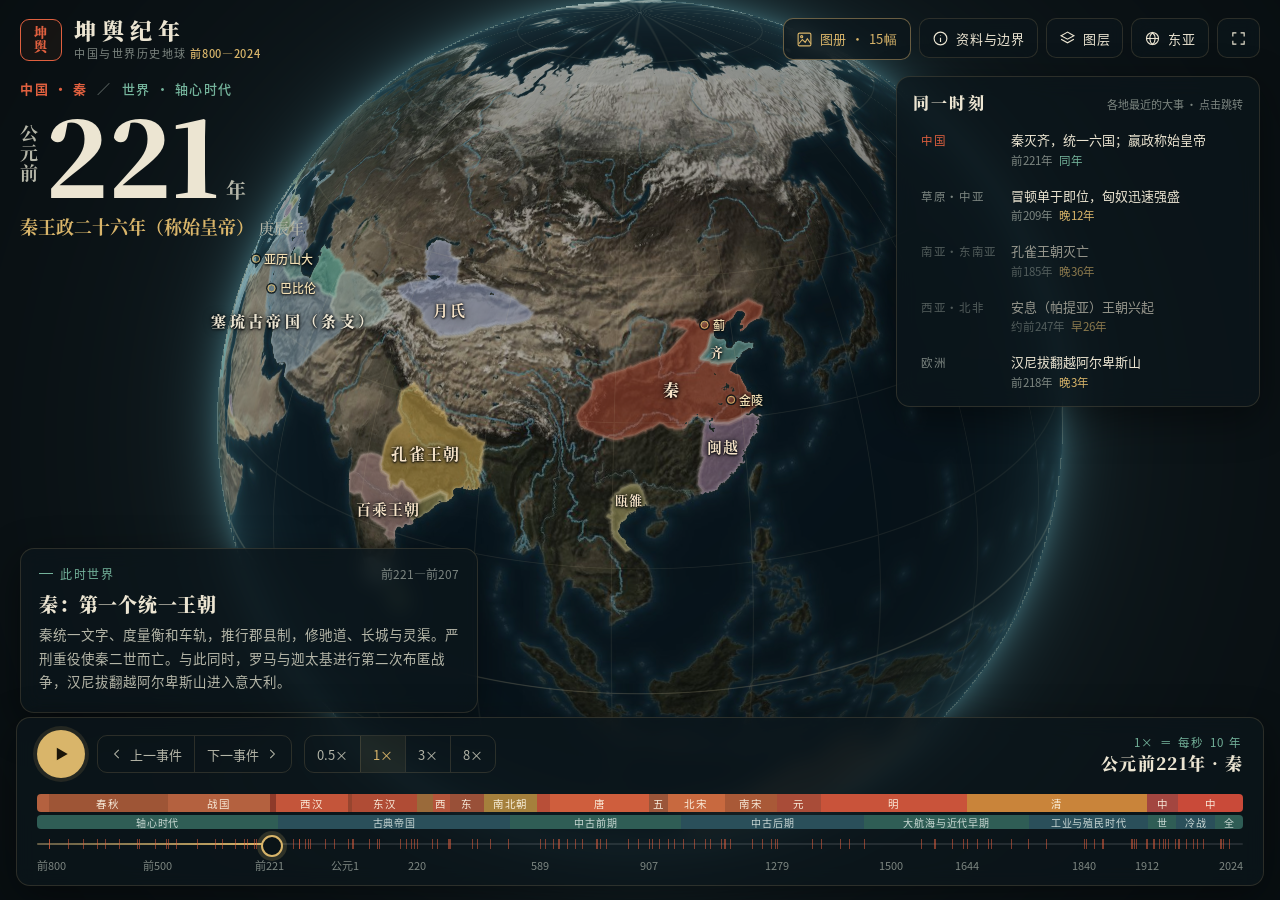
==== commit a8c710f5: "交付15幅时空图册：修复缺图、接入首页并完善浏览对照" ====
--- a/index.html
+++ b/index.html
@@ -109,6 +109,7 @@
 .tbtn[aria-pressed="true"] { border-color: var(--gold); color: var(--gold); }
 .tbtn svg { width: 17px; height: 17px; stroke: currentColor; fill: none; stroke-width: 1.6; }
 
+.gallerylink { text-decoration:none; color:var(--gold); border-color:rgba(199,166,106,.5); }
 /* layers */
 .layers { position: absolute; top: calc(max(18px, env(safe-area-inset-top, 0px)) + 52px); right: max(20px, env(safe-area-inset-right, 0px)); width: 320px; padding: 16px 18px; z-index: 5; max-height: calc(100vh - var(--tl-h,150px) - 100px); overflow-y: auto; }
 .layers h3, .place h3 { margin: 0 0 4px; font-family: var(--serif); font-size: 16px; font-weight: 900; letter-spacing: .12em; }
@@ -200,107 +201,6 @@
 .about .links a:hover { text-decoration: underline; }
 .about .foot { margin-top: 16px; font-size: 12px; color: var(--fg-3); }
 
-/* ---------- events on the globe ---------- */
-.evm { position: absolute; left: 0; top: 0; pointer-events: auto; background: none; border: 0; padding: 0; margin: 0; cursor: pointer; display: flex; align-items: center; gap: 7px; white-space: nowrap; font-family: var(--sans); color: #f3ead6; will-change: transform; }
-.evm i { width: 9px; height: 9px; flex: none; position: relative; transform: rotate(45deg); background: #f3ead6; box-shadow: 0 0 0 1.5px rgba(10,19,23,.9), 0 0 9px rgba(243,234,214,.55); }
-.evm.cn { color: var(--cinnabar); }
-.evm.cn i { background: var(--cinnabar); box-shadow: 0 0 0 1.5px rgba(10,19,23,.9), 0 0 10px rgba(224,96,63,.8); }
-.evm.far { opacity: .5; }
-.evm span { display: none; font-size: 12px; line-height: 1; padding: 6px 9px; border-radius: 7px; background: rgba(8,15,18,.88); border: 1px solid var(--line-2); color: var(--fg); max-width: 26em; overflow: hidden; text-overflow: ellipsis; }
-.evm.r span, .evm.l span { display: block; }
-.evm.l { flex-direction: row-reverse; }
-.evm.hot i::after { content: ""; position: absolute; inset: -7px; border: 1.5px solid currentColor; border-radius: 50%; opacity: 0; animation: evpulse 1.8s ease-out infinite; }
-@keyframes evpulse { 0% { transform: scale(.35); opacity: .9; } 100% { transform: scale(1.5); opacity: 0; } }
-.ev .yr .pl { color: var(--fg-2); }
-.ev .yr .d { white-space: nowrap; }
-
-/* ---------- search ---------- */
-.search { position: absolute; top: max(18px, env(safe-area-inset-top, 0px)); left: 50%; transform: translateX(-50%); width: min(560px, calc(100vw - 24px)); z-index: 12; padding: 10px; display: flex; flex-direction: column; max-height: calc(100vh - var(--tl-h, 150px) - 60px); }
-.search .q { display: flex; align-items: center; gap: 8px; padding: 0 6px 0 10px; height: 44px; border-radius: 10px; background: rgba(255,255,255,.05); border: 1px solid var(--line); }
-.search .q:focus-within { border-color: var(--gold); }
-.search .q svg { width: 18px; height: 18px; stroke: var(--fg-3); fill: none; stroke-width: 1.7; flex: none; }
-.search input { flex: 1; min-width: 0; height: 100%; background: none; border: 0; outline: none; color: var(--fg); font: 15px var(--sans); }
-.search input::placeholder { color: var(--fg-3); }
-.search .x { width: 32px; height: 32px; border-radius: 8px; border: 0; background: none; color: var(--fg-2); cursor: pointer; font-size: 18px; flex: none; }
-.search .x:hover { color: var(--fg); background: rgba(255,255,255,.05); }
-.search ol { list-style: none; margin: 8px 0 0; padding: 0; overflow-y: auto; }
-.sr { display: grid; grid-template-columns: 44px 1fr; align-items: baseline; gap: 2px 10px; width: 100%; text-align: left; background: none; border: 0; padding: 8px; border-radius: 8px; cursor: pointer; }
-.sr:hover, .sr.on { background: rgba(214,186,122,.09); }
-.sr .tg { font-size: 11px; color: var(--malachite); letter-spacing: .08em; }
-.sr .tg.cn { color: var(--cinnabar); }
-.sr .nm { font-family: var(--serif); font-weight: 700; font-size: 15px; color: var(--fg); }
-.sr .sub { grid-column: 2; font-size: 12px; color: var(--fg-3); font-variant-numeric: tabular-nums; line-height: 1.5; }
-.search .hint { margin: 10px 4px 4px; font-size: 12px; color: var(--fg-3); line-height: 1.9; }
-.chip { display: inline-block; margin: 0 6px 6px 0; padding: 3px 10px; border-radius: 20px; border: 1px solid var(--line-2); background: none; color: var(--fg-2); font-size: 12.5px; cursor: pointer; }
-.chip:hover { color: var(--fg); border-color: var(--gold); }
-
-/* ---------- more menu / favourites ---------- */
-.menu { position: absolute; top: calc(max(18px, env(safe-area-inset-top, 0px)) + 52px); right: max(20px, env(safe-area-inset-right, 0px)); width: 300px; padding: 8px; z-index: 6; max-height: calc(100vh - var(--tl-h,150px) - 100px); overflow-y: auto; }
-.mi { display: flex; align-items: center; gap: 10px; width: 100%; padding: 10px 10px; border: 0; background: none; border-radius: 8px; text-align: left; font-size: 13.5px; color: var(--fg); cursor: pointer; text-decoration: none; }
-.mi:hover { background: rgba(214,186,122,.08); }
-.mi small { margin-left: auto; color: var(--fg-3); font-size: 11.5px; }
-.mi svg { width: 17px; height: 17px; stroke: var(--fg-2); fill: none; stroke-width: 1.6; flex: none; }
-.menu h4 { margin: 8px 10px 4px; padding-top: 10px; border-top: 1px solid var(--line); font-size: 11px; font-weight: 500; letter-spacing: .16em; color: var(--fg-3); }
-.fav { display: flex; align-items: center; }
-.fav .mi { font-size: 13px; padding: 8px 10px; color: var(--fg-2); min-width: 0; }
-.fav .mi span { overflow: hidden; text-overflow: ellipsis; white-space: nowrap; }
-.fav .del { width: 30px; height: 30px; flex: none; border: 0; background: none; color: var(--fg-3); border-radius: 7px; cursor: pointer; font-size: 16px; }
-.fav .del:hover { color: var(--cinnabar); background: rgba(255,255,255,.05); }
-.narrow { display: none; }
-.pbtn { margin: 8px 10px 2px 0; height: 34px; padding: 0 12px; border-radius: 9px; border: 1px solid var(--line-2); background: none; color: var(--malachite); font-size: 12.5px; cursor: pointer; align-self: flex-start; flex: none; }
-.pbtn:hover { border-color: var(--malachite); }
-.toast { position: absolute; left: 50%; bottom: calc(var(--tl-h, 150px) + 34px); transform: translateX(-50%); padding: 9px 16px; border-radius: 22px; background: rgba(8,15,18,.94); border: 1px solid var(--line-2); font-size: 13px; color: var(--fg); z-index: 40; pointer-events: none; opacity: 0; transition: opacity .25s; white-space: nowrap; max-width: calc(100vw - 32px); overflow: hidden; text-overflow: ellipsis; }
-.toast.on { opacity: 1; }
-
-/* ---------- daily guess ---------- */
-.guesshead { pointer-events: none; text-shadow: 0 0 3px rgba(5,10,12,.95), 0 0 9px rgba(5,10,12,.85), 0 1px 2px rgba(0,0,0,.9); }
-.guesshead h2 { margin: 8px 0 6px; font-family: var(--serif); font-weight: 900; font-size: clamp(26px, 3.4vw, 38px); letter-spacing: .06em; line-height: 1.2; }
-.guesshead p { margin: 0; font-size: 13px; line-height: 1.75; color: var(--fg-2); max-width: 30em; }
-.guesshead .eyebrow { color: var(--gold); }
-.tries { list-style: none; margin: 12px 0 0; padding: 0; display: flex; flex-direction: column; gap: 5px; }
-.tries li { display: flex; align-items: center; gap: 9px; font-size: 13px; color: var(--fg-2); font-variant-numeric: tabular-nums; }
-.tries li b { font-family: var(--serif); font-weight: 700; color: var(--fg); min-width: 6.2em; }
-.tries i, .gmark { width: 12px; height: 12px; border-radius: 3px; flex: none; background: #7a2f2a; }
-.tries i.k1, .gmark.k1 { background: #c0672f; } .tries i.k2, .gmark.k2 { background: #d9b56a; } .tries i.k3, .gmark.k3 { background: #74b39b; } .tries i.k4, .gmark.k4 { background: #f3ead6; box-shadow: 0 0 0 2px var(--malachite); }
-.tl-guess { display: flex; align-items: center; gap: 12px; flex-wrap: wrap; }
-.gyear { min-width: 9.5em; text-align: center; line-height: 1.2; }
-.gyear b { display: block; font-family: var(--serif); font-size: 22px; font-weight: 900; font-variant-numeric: tabular-nums; letter-spacing: .04em; }
-.gyear span { font-size: 11.5px; color: var(--cinnabar); letter-spacing: .12em; }
-.gbtn { height: 40px; padding: 0 18px; border-radius: 10px; border: 0; background: var(--gold); color: #1a1408; font-size: 14px; font-weight: 700; cursor: pointer; letter-spacing: .06em; }
-.gbtn:disabled { opacity: .45; cursor: default; }
-.gbtn.ghost { background: none; color: var(--fg); border: 1px solid var(--line-2); font-weight: 500; }
-.gbtn:focus-visible { outline: 2px solid var(--fg); outline-offset: 2px; }
-.tl-guess .sp { margin-left: auto; }
-.gmark { position: absolute; top: 5px; margin-left: -6px; }
-.gcard { position: relative; width: min(520px, 100%); background: var(--panel-solid); padding: 26px 28px 24px; border-radius: 16px; border: 1px solid var(--line); box-shadow: var(--shadow); margin-top: 6vh; }
-.gcard .x, .hcard .x { position: absolute; top: 12px; right: 12px; width: 36px; height: 36px; border-radius: 9px; border: 0; background: none; color: var(--fg-2); cursor: pointer; font-size: 22px; }
-.gcard .x:hover, .hcard .x:hover { background: rgba(255,255,255,.05); color: var(--fg); }
-.gcard h2, .hcard h2 { margin: 6px 0 0; font-family: var(--serif); font-size: 26px; font-weight: 900; letter-spacing: .08em; }
-.gans { margin: 16px 0 0; padding: 14px 16px; border-radius: 12px; background: rgba(214,186,122,.07); border: 1px solid var(--line); }
-.gans b { display: block; font-family: var(--serif); font-size: 30px; font-weight: 900; font-variant-numeric: tabular-nums; }
-.gans span { font-family: var(--serif); font-weight: 700; color: var(--gold); font-size: 15px; }
-.gcard p { margin: 12px 0 0; font-size: 13px; line-height: 1.75; color: var(--fg-2); }
-.gcard p b { color: var(--fg); font-family: var(--serif); }
-.gstats { margin-top: 14px; padding-top: 12px; border-top: 1px solid var(--line); font-size: 12.5px; color: var(--fg-3); }
-.gbtns { display: flex; flex-wrap: wrap; gap: 10px; margin-top: 18px; }
-
-/* ---------- hometown poster ---------- */
-.hcard { position: relative; width: min(620px, 100%); background: var(--panel-solid); padding: 26px 28px 24px; border-radius: 16px; border: 1px solid var(--line); box-shadow: var(--shadow); }
-.hcard p { margin: 10px 0 0; font-size: 13px; line-height: 1.75; color: var(--fg-2); }
-.hcard label { display: block; margin: 16px 0 6px; font-size: 12px; color: var(--fg-3); letter-spacing: .1em; }
-.hcard input[type="text"], .hcard input[type="number"] { width: 100%; box-sizing: border-box; height: 42px; padding: 0 12px; border-radius: 10px; border: 1px solid var(--line-2); background: rgba(255,255,255,.04); color: var(--fg); font: 15px var(--sans); outline: none; }
-.hcard input:focus { border-color: var(--gold); }
-.hrow { display: grid; grid-template-columns: 1fr 1fr; gap: 0 14px; }
-.hsug { display: flex; flex-wrap: wrap; margin-top: 8px; min-height: 4px; }
-.hpick { margin-top: 6px; font-size: 13px; color: var(--gold); min-height: 1.4em; }
-.hcard .small { font-size: 11.5px; color: var(--fg-3); line-height: 1.7; }
-.hout { margin-top: 18px; }
-.hout img { display: block; width: 100%; border-radius: 10px; border: 1px solid var(--line); }
-
-body.guessing .yearbox, body.guessing .card, body.guessing .sync, body.guessing .mtabs, body.guessing .toolbar, body.guessing .tl-top,
-body.guessing .place, body.guessing .layers, body.guessing .menu, body.guessing .search { display: none !important; }
-body:not(.guessing) .guesshead, body:not(.guessing) .tl-guess, body:not(.guessing) #gMarks { display: none !important; }
-
 /* loading / error */
 .loading { position: absolute; inset: 0; display: grid; place-items: center; background: var(--ink); z-index: 30; transition: opacity .5s; }
 .loading.done { opacity: 0; pointer-events: none; }
@@ -313,9 +213,6 @@
 /* mobile tabs for card/sync */
 .mtabs { display: none; }
 
-@media (max-width: 1180px) {
-  .tbtn .lbl { display: none; }
-}
 @media (max-width: 1100px) {
   .sync { width: 300px; }
 }
@@ -343,26 +240,7 @@
   .mtabs h2 { margin: 0 0 4px; font-family: var(--serif); font-size: 16px; font-weight: 900; }
   .mtabs p { margin: 0; font-size: 13px; line-height: 1.7; color: var(--fg-2); }
   .mtabs ol { list-style: none; margin: 0; padding: 0; }
-  .layers, .place, .menu { left: max(12px, env(safe-area-inset-left, 0px)); right: max(12px, env(safe-area-inset-right, 0px)); width: auto; top: auto; bottom: calc(var(--tl-h, 150px) + 10px); max-height: 52vh; }
-  .tbtn.wide { display: none; }
-  .narrow { display: flex; }
-  .search { top: max(8px, env(safe-area-inset-top, 0px)); max-height: 62vh; }
-  .evm span { max-width: 10.5em; }
-  .guesshead h2 { font-size: 24px; margin: 4px 0 4px; }
-  .guesshead p { font-size: 12px; line-height: 1.6; }
-  .tries { margin-top: 8px; gap: 2px 14px; flex-direction: row; flex-wrap: wrap; }
-  .tries li { font-size: 12px; gap: 6px; }
-  .tries li b { min-width: 0; }
-  .tries li span { color: var(--fg); }
-  .guesshead .tries .lg { display: none; }
-  .tl-guess { gap: 8px; }
-  .tl-guess .ctl { padding: 0 9px; }
-  .gyear { min-width: 7.2em; order: -1; flex: 1 0 100%; display: flex; align-items: baseline; justify-content: center; gap: 10px; }
-  .gyear b { font-size: 20px; }
-  .gbtn { height: 36px; padding: 0 14px; font-size: 13px; }
-  .gcard, .hcard { padding: 22px 18px 20px; }
-  .gcard { margin-top: 2vh; }
-  .hrow { grid-template-columns: 1fr; }
+  .layers, .place { left: max(12px, env(safe-area-inset-left, 0px)); right: max(12px, env(safe-area-inset-right, 0px)); width: auto; top: auto; bottom: calc(var(--tl-h, 150px) + 10px); max-height: 52vh; }
   .timeline { left: max(8px, env(safe-area-inset-left, 0px)); right: max(8px, env(safe-area-inset-right, 0px)); bottom: max(8px, env(safe-area-inset-bottom, 0px)); padding: 10px 12px 8px; }
   .play { width: 42px; height: 42px; }
   .tl-now { display: none; }
@@ -373,8 +251,7 @@
   .about .item { grid-template-columns: 1fr; gap: 4px; }
 }
 @media (prefers-reduced-motion: reduce) {
-  .loading, .sw, .sw::after, .toast { transition: none; }
-  .evm.hot i::after { animation: none; opacity: .7; }
+  .loading, .sw, .sw::after { transition: none; }
 }
 </style>
 </head>
@@ -398,39 +275,14 @@
       <div class="reign" id="reign"></div>
       <div class="coexist" id="coexist"></div>
     </section>
-    <section class="guesshead" id="guessHead" aria-live="polite">
-      <div class="eyebrow" id="gTitle">每日一猜</div>
-      <h2>这是哪一年的世界？</h2>
-      <p id="gTip"></p>
-      <ol class="tries" id="gTries"></ol>
-    </section>
   </div>
 
   <div class="toolbar">
-    <button class="tbtn" id="bSearch" type="button" title="搜索年份、年号、政权、城市、大事（快捷键 /）"><svg viewBox="0 0 24 24"><circle cx="11" cy="11" r="6.5"/><path d="m16 16 4.5 4.5"/></svg><span class="lbl">搜索</span></button>
-    <button class="tbtn" id="bGuess" type="button" title="每日一猜：看疆域猜年份"><svg viewBox="0 0 24 24"><circle cx="12" cy="12" r="8.5"/><path d="M9.6 9.4a2.5 2.5 0 1 1 3.6 2.3c-.8.4-1.2 1-1.2 1.9M12 16.6v.4"/></svg><span class="lbl">每日一猜</span></button>
+    <a class="tbtn gallerylink" href="time-windows.html" title="时空图册 · 15幅城市生活" aria-label="打开时空图册，15幅城市生活"><svg viewBox="0 0 24 24"><rect x="3" y="3" width="18" height="18" rx="2"/><circle cx="8" cy="8" r="1.5"/><path d="m4 18 5-6 4 4 3-5 5 7"/></svg><span>图册<span class="lbl"> · 15幅</span></span></a>
+    <button class="tbtn" id="bAbout" type="button" title="资料与边界"><svg viewBox="0 0 24 24"><circle cx="12" cy="12" r="9"/><path d="M12 11v6M12 7.5v.5"/></svg><span class="lbl">资料与边界</span></button>
     <button class="tbtn" id="bLayers" type="button" aria-pressed="false" title="图层"><svg viewBox="0 0 24 24"><path d="M12 3 3 8l9 5 9-5-9-5z"/><path d="m3 13 9 5 9-5"/></svg><span class="lbl">图层</span></button>
-    <button class="tbtn wide" id="bHome" type="button" title="回到东亚视角"><svg viewBox="0 0 24 24"><circle cx="12" cy="12" r="8.5"/><path d="M3.5 12h17M12 3.5c2.6 2.4 3.8 5.2 3.8 8.5s-1.2 6.1-3.8 8.5c-2.6-2.4-3.8-5.2-3.8-8.5s1.2-6.1 3.8-8.5z"/></svg><span class="lbl">东亚</span></button>
-    <button class="tbtn wide" id="bAbout" type="button" title="资料与边界"><svg viewBox="0 0 24 24"><circle cx="12" cy="12" r="9"/><path d="M12 11v6M12 7.5v.5"/></svg><span class="lbl">资料与边界</span></button>
-    <button class="tbtn" id="bMore" type="button" aria-pressed="false" title="收藏、分享、家乡长图等"><svg viewBox="0 0 24 24"><path d="M5 12h.01M12 12h.01M19 12h.01" stroke-width="2.6" stroke-linecap="round"/></svg></button>
-  </div>
-
-  <div class="search panel" id="search" hidden role="dialog" aria-label="搜索">
-    <div class="q"><svg viewBox="0 0 24 24"><circle cx="11" cy="11" r="6.5"/><path d="m16 16 4.5 4.5"/></svg><input id="sQ" type="text" inputmode="search" autocomplete="off" spellcheck="false" placeholder="年份、年号、政权、城市、大事…" aria-label="搜索"><button class="x" type="button" id="sX" aria-label="关闭搜索">×</button></div>
-    <ol id="sList"></ol>
-    <div class="hint" id="sHint">试试：<button class="chip" type="button">贞观三年</button><button class="chip" type="button">甲午</button><button class="chip" type="button">前221</button><button class="chip" type="button">拜占庭</button><button class="chip" type="button">长安</button><button class="chip" type="button">郑州</button><button class="chip" type="button">赤壁</button><br>年号会换算成公元年；城市古称和今天的地名都能搜。</div>
-  </div>
-
-  <div class="menu panel" id="more" hidden>
-    <button class="mi" id="mFav" type="button"><svg viewBox="0 0 24 24"><path d="m12 4 2.4 5 5.4.7-4 3.8 1 5.4-4.8-2.6-4.8 2.6 1-5.4-4-3.8 5.4-.7z"/></svg>收藏当前画面</button>
-    <button class="mi" id="mShare" type="button"><svg viewBox="0 0 24 24"><path d="M10 14a4 4 0 0 0 5.7 0l3-3a4 4 0 0 0-5.7-5.7l-1 1M14 10a4 4 0 0 0-5.7 0l-3 3a4 4 0 0 0 5.7 5.7l1-1"/></svg>复制当前画面的链接</button>
-    <button class="mi" id="mPoster" type="button"><svg viewBox="0 0 24 24"><path d="M6 3.5h12v17H6zM9 8h6M9 11.5h6M9 15h4"/></svg>家乡三千年<small>生成长图</small></button>
-    <button class="mi narrow" id="mEast" type="button"><svg viewBox="0 0 24 24"><circle cx="12" cy="12" r="8.5"/><path d="M3.5 12h17M12 3.5c2.6 2.4 3.8 5.2 3.8 8.5s-1.2 6.1-3.8 8.5c-2.6-2.4-3.8-5.2-3.8-8.5s1.2-6.1 3.8-8.5z"/></svg>回到东亚视角</button>
-    <button class="mi" id="bFull" type="button"><svg viewBox="0 0 24 24"><path d="M4 9V4h5M20 9V4h-5M4 15v5h5M20 15v5h-5"/></svg>全屏</button>
-    <button class="mi narrow" id="mAbout" type="button"><svg viewBox="0 0 24 24"><circle cx="12" cy="12" r="9"/><path d="M12 11v6M12 7.5v.5"/></svg>资料与边界</button>
-    <a class="mi" href="https://wanglu2016.github.io/kunyu-jinian/video.html" target="_blank" rel="noopener"><svg viewBox="0 0 24 24"><path d="M4 6h11v12H4zM15 10.5l5-3v9l-5-3"/></svg>使用讲解视频<small>↗</small></a>
-    <h4>我的收藏</h4>
-    <div id="favList"></div>
+    <button class="tbtn" id="bHome" type="button" title="回到东亚视角"><svg viewBox="0 0 24 24"><circle cx="12" cy="12" r="8.5"/><path d="M3.5 12h17M12 3.5c2.6 2.4 3.8 5.2 3.8 8.5s-1.2 6.1-3.8 8.5c-2.6-2.4-3.8-5.2-3.8-8.5s1.2-6.1 3.8-8.5z"/></svg><span class="lbl">东亚</span></button>
+    <button class="tbtn" id="bFull" type="button" title="全屏"><svg viewBox="0 0 24 24"><path d="M4 9V4h5M20 9V4h-5M4 15v5h5M20 15v5h-5"/></svg></button>
   </div>
 
   <aside class="sync panel" id="sync" aria-label="同一时刻">
@@ -459,7 +311,6 @@
     <div class="row" style="display:block"><label for="lyOp" style="display:flex;justify-content:space-between">着色浓度 <span id="opVal">85%</span></label><input class="op" type="range" id="lyOp" min="20" max="100" value="85"></div>
     <div class="row"><label for="lyNames">政权名称</label><input class="sw" type="checkbox" id="lyNames" checked></div>
     <div class="row"><label for="lyCities">城市与古称<small>同一城市在不同年代显示当时的名称</small></label><input class="sw" type="checkbox" id="lyCities" checked></div>
-    <div class="row"><label for="lyEv">历史大事<small>在事发地点标出当年前后的大事，播放时依次亮起</small></label><input class="sw" type="checkbox" id="lyEv" checked></div>
     <div class="row"><label for="lyGrid">经纬网</label><input class="sw" type="checkbox" id="lyGrid" checked></div>
     <div class="row"><label for="lySoft">前现代边界柔化<small>1600 年以前用晕开的笔触画边界，1750 年后逐渐变为实线</small></label><input class="sw" type="checkbox" id="lySoft" checked></div>
     <div class="legend" aria-label="配色">
@@ -481,7 +332,6 @@
     <div class="coord" id="placeCoord"></div>
     <div class="now" id="placeNow"></div>
     <div id="placeNote"></div>
-    <button class="pbtn" type="button" id="placePoster">把这里的履历做成长图</button>
     <ol id="placeList"></ol>
   </aside>
 
@@ -500,23 +350,10 @@
       </div>
       <div class="tl-now"><div class="a" id="tlA">1× ＝ 每秒 10 年</div><div class="b" id="tlB"></div></div>
     </div>
-    <div class="tl-guess" id="guessBar">
-      <div class="ctlgroup" role="group" aria-label="微调年份">
-        <button class="ctl gstep" type="button" data-d="-100">−100</button>
-        <button class="ctl gstep" type="button" data-d="-10">−10</button>
-        <button class="ctl gstep" type="button" data-d="-1">−1</button>
-        <button class="ctl gstep" type="button" data-d="1">+1</button>
-        <button class="ctl gstep" type="button" data-d="10">+10</button>
-        <button class="ctl gstep" type="button" data-d="100">+100</button>
-      </div>
-      <div class="gyear"><b id="gYear"></b><span id="gEra"></span></div>
-      <button class="gbtn" type="button" id="gSubmit">提交</button>
-      <button class="gbtn ghost sp" type="button" id="gQuit">退出</button>
-    </div>
     <div class="track-wrap" id="track" tabindex="0" role="slider" aria-label="年份" aria-valuemin="-800" aria-valuemax="2024" aria-valuenow="-221">
       <div class="band cn" id="bandCn"></div>
       <div class="band wd" id="bandWd"></div>
-      <div class="rail"><div class="line"></div><div class="fill" id="fill"></div><div id="evts"></div><div id="gMarks"></div><div class="knob" id="knob"></div></div>
+      <div class="rail"><div class="line"></div><div class="fill" id="fill"></div><div id="evts"></div><div class="knob" id="knob"></div></div>
       <div class="ticks" id="ticks"></div>
     </div>
   </footer>
@@ -533,9 +370,7 @@
         <div class="item"><dt>收录范围</dt><dd>数据源只收录有文字记载的政权，一般要求面积在 5000 平方公里以上、存续 50 年以上，因此许多诸侯小国、城邦和短命政权没有出现；夏朝等传说时代政权不在其中。非洲、美洲、东南亚和太平洋地区的资料明显少于欧亚大陆。</dd></div>
         <div class="item"><dt>中文译名</dt><dd>1521 个政权的中文名由 Claude 编写。中国史上的政权采用通行史称；外国政权优先用中文史书或通行译名（如安息、大秦、白衣大食），音译名可能有多种写法。数据源中同一英文条目指不同政权的情况（如 Later Zhou 同时指东周与后周）已按年代分开命名。</dd></div>
         <div class="item"><dt>中国纪年</dt><dd>前140年（汉武帝建元元年）以后的年号取自 <b>china-chronology</b>（据 CBDB 中国历代人物传记资料库整理，MIT 许可）。此前的周王、鲁公、秦王与汉初帝王纪年按通行年表编写，前841年共和元年以前的年代仍有争议。农历年与公历年并不完全重合，改元当年会显示“旧年号→新年号”，干支按公历年对应。</dd></div>
-        <div class="item"><dt>事件与解说</dt><dd>“同一时刻”中的约 360 件大事、“此时世界”中的 37 段解说和城市古称由 Claude 编写，年份前标“约”的为近似年代。城市只标主要名称，同一城市的别称、行政区名称未一一列出。每件大事在地球上标出的<b>地点</b>也由 Claude 编写：战役、会盟标在事发地，制度、著作一类标在当时的都城或成书地；远征、迁徙只能取起点或最有代表性的一处，个别古地名的今地有争议。</dd></div>
-        <div class="item"><dt>今地名</dt><dd>搜索和“家乡三千年”里的今天的城市名取自 <b>Natural Earth</b> 的 populated places（公共领域），收录中国 400 余处、其他国家的首都和百万人口以上城市，只用名称和坐标。县一级的小地方多半搜不到，可以直接在地球上点选。</dd></div>
-        <div class="item"><dt>每日一猜</dt><dd>每天一道题，所有人同一天看到同一年（按设备的本地日期）。题目只从前750年到1900年之间选，差 10 年以内算猜中。成绩只记在你自己的浏览器里。</dd></div>
+        <div class="item"><dt>事件与解说</dt><dd>“同一时刻”中的约 280 件大事、“此时世界”中的 37 段解说和城市古称由 Claude 编写，年份前标“约”的为近似年代。城市只标主要名称，同一城市的别称、行政区名称未一一列出。</dd></div>
         <div class="item"><dt>底图</dt><dd>地形色彩由 NASA Blue Marble 影像重新调色而成，海岸、湖泊与主要河流来自 Natural Earth（公共领域）。这是<b>今天的</b>地形和海岸线：古代海岸线、黄河改道、湖泊变迁等都没有还原。</dd></div>
         <div class="item"><dt>边界画法</dt><dd>同一政权在整个时间轴上使用同一颜色，中原王朝统一用朱红色系。1600年以前的边界以晕开的笔触绘制，1750年后逐渐变为实线，用来提示近代以前“边界”概念本身的模糊。政权从属与联盟关系（如“南宋臣属于金”）在地点履历中以文字注明，不另画线。</dd></div>
         <div class="item"><dt>争议与局限</dt><dd>数据源对部分地区的处理与中国学界通行看法不同。例如它直到1794年才把西藏画入清朝疆域，1912—1950年也把西藏单独绘出；1949年以后把台湾单独绘出。点击相关地区时会显示说明。<b>1912年以后的边界取自国外数据源，未经中国地图审核，不能作为国界依据。</b></dd></div>
@@ -551,55 +386,11 @@
         <a href="https://projects.iq.harvard.edu/cbdb" target="_blank" rel="noopener">CBDB ↗</a>
         <a href="https://www.naturalearthdata.com/" target="_blank" rel="noopener">Natural Earth ↗</a>
       </div>
-      <div class="foot">所有数据随页面一次载入；页面不收集任何信息。收藏、上次看到的位置、每日一猜的成绩和长图里填的内容只保存在你自己浏览器的本地存储里，不会上传；“用我现在的位置”只在你点击时向浏览器要一次定位，同样不离开本机。疆域数据 © Seshat Global History Databank，CC BY 4.0，经简化与中文化处理。</div>
+      <div class="foot">所有数据随页面一次载入；页面不收集任何信息。疆域数据 © Seshat Global History Databank，CC BY 4.0，经简化与中文化处理。</div>
     </div>
   </div>
 
-  <div class="about-back" id="guessDone" hidden>
-    <div class="gcard" role="dialog" aria-modal="true" aria-labelledby="gdH">
-      <button class="x" type="button" id="gdX" aria-label="关闭">×</button>
-      <div class="eyebrow" id="gdEyebrow"></div>
-      <h2 id="gdH"></h2>
-      <div class="gans"><b id="gdYear"></b><span id="gdReign"></span></div>
-      <p id="gdCard"></p>
-      <ol class="tries" id="gdTries"></ol>
-      <div class="gstats" id="gdStats"></div>
-      <div class="gbtns">
-        <button class="gbtn" type="button" id="gdShare">复制成绩</button>
-        <button class="gbtn ghost" type="button" id="gdGo">去这一年看看</button>
-        <button class="gbtn ghost" type="button" id="gdAgain">再来一题（练习）</button>
-      </div>
-    </div>
-  </div>
-
-  <div class="about-back" id="poster" hidden>
-    <div class="hcard" role="dialog" aria-modal="true" aria-labelledby="hH">
-      <button class="x" type="button" id="hX" aria-label="关闭">×</button>
-      <div class="eyebrow">前800 — 1911</div>
-      <h2 id="hH">家乡三千年</h2>
-      <p>选一个地方，把它自公元前800年以来先后属于哪些政权、叫过什么名字，画成一张可以保存的长图。</p>
-      <label for="hQ">地点</label>
-      <input type="text" id="hQ" autocomplete="off" spellcheck="false" placeholder="输入城市名，如 郑州、泉州、成都">
-      <div class="hsug" id="hSug"></div>
-      <div class="hpick" id="hPick"></div>
-      <div class="small">找不到？先关掉这个窗口，在地球上点一下那个地方，再点履历面板里的“做成长图”。<button class="chip" type="button" id="hGeo" style="margin:0 0 0 6px">用我现在的位置</button></div>
-      <div class="hrow">
-        <div><label for="hName">图上的标题</label><input type="text" id="hName" maxlength="12" autocomplete="off" placeholder="如 西安"></div>
-        <div><label for="hBirth">出生年份（可选）</label><input type="number" id="hBirth" min="1900" max="2024" inputmode="numeric" placeholder="如 1990"></div>
-      </div>
-      <div class="gbtns"><button class="gbtn" type="button" id="hMake" disabled>生成长图</button></div>
-      <div class="hout" id="hOut" hidden>
-        <img id="hImg" alt="生成的长图">
-        <div class="gbtns"><button class="gbtn" type="button" id="hSave">保存图片</button><button class="gbtn ghost" type="button" id="hShare" hidden>分享</button></div>
-        <p class="small">手机上也可以长按图片保存。</p>
-      </div>
-      <p class="small">长图只画到1911年：1912年以后的边界取自国外数据源，未经中国地图审核，不用于分享。地点、标题和出生年份只保存在这台设备的浏览器里。</p>
-    </div>
-  </div>
-
-  <div class="toast" id="toast" role="status" aria-live="polite"></div>
-
-  <div class="loading" id="loading"><div class="box"><div class="t">坤舆纪年</div><div class="bar"><i id="ldBar"></i></div><div class="s" id="ldTxt">正在载入疆域数据</div></div></div>
+  <div class="loading" id="loading"><div class="box"><div class="t">坤舆纪年</div><div class="bar"><i id="ldBar"></i></div><div class="s" id="ldTxt">正在载入疆域数据</div><a class="tbtn gallerylink" style="margin-top:22px" href="time-windows.html">先看时空图册 · 15幅 ↗</a></div></div>
 </div>
 
 <script>
@@ -614,10 +405,9 @@
 const S = {
   year: -221, iyear: -221, playing: false, speed: 1,
   lon: 108, lat: 30, dist: 2.9, vlon: 0, vlat: 0,
-  show: { pol: true, names: true, cities: true, grid: true, soft: true, ev: true }, op: 0.85,
+  show: { pol: true, names: true, cities: true, grid: true, soft: true }, op: 0.85,
   sel: null, // {lon, lat}
   hoverRow: -1, selRow: -1,
-  guess: null, // 每日一猜进行中时的状态，见 startGuess
 };
 let D = null;           // data.json
 let G = null;           // decoded geometries
@@ -903,21 +693,14 @@
 let labelsDirty = true;
 let obstacleEls = [];
 function isChina(lon, lat) { return lon > 72 && lon < 136 && lat > 17 && lat < 55; }
-function obstacleRects() {
-  const out = []; const cr = canvas.getBoundingClientRect();
-  for (const el of obstacleEls) { if (!el || el.hidden || !el.offsetParent) continue; const r = el.getBoundingClientRect(); if (r.width && r.height) out.push([r.left - cr.left - 4, r.top - cr.top - 4, r.right - cr.left + 4, r.bottom - cr.top + 4]); }
-  return out;
-}
 function layoutLabels() {
   const W = canvas.clientWidth, H = canvas.clientHeight;
-  const placed = obstacleRects(); const used = new Set(); const nObs = placed.length;
-  // 每日一猜：名字先藏起来，猜错两次后显示城市，四次后显示政权名
-  const g = S.guess; const showNames = g ? (g.done || g.tries.length >= 4) : S.show.names; const showCities = g ? (g.done || g.tries.length >= 2) : S.show.cities;
-  layoutEvents(placed, nObs, W, H);
-  const nFixed = placed.length - nObs;
+  const placed = []; const used = new Set();
+  const cr = canvas.getBoundingClientRect();
+  for (const el of obstacleEls) { if (!el || el.hidden || !el.offsetParent) continue; const r = el.getBoundingClientRect(); if (r.width && r.height) placed.push([r.left - cr.left - 4, r.top - cr.top - 4, r.right - cr.left + 4, r.bottom - cr.top + 4]); }
   const pxPerRad = (H / 2) / FOV_TAN / (S.dist - 1);
   const cands = [];
-  if (showNames) {
+  if (S.show.names) {
     const seen = new Set();
     for (const i of curActive) {
       const r = D.rows[i]; if (seen.has(r[0])) continue; seen.add(r[0]);
@@ -932,7 +715,7 @@
       cands.push({ key: 'p' + r[0], cls: 'pol' + (areaK > 1.5e6 ? ' big' : '') + (cn ? ' cn' : ''), text: nm.zh, fs: Math.round(fs), x: tmp.x, y: tmp.y, pr: sizePx * (cn ? 3 : 1) + (core ? 1e4 : 0), w: 0 });
     }
   }
-  if (showCities) {
+  if (S.show.cities) {
     const y = S.iyear;
     for (let ci = 0; ci < D.cities.length; ci++) {
       const c = D.cities[ci]; const tier = c[3];
@@ -945,7 +728,7 @@
     }
   }
   cands.sort((a, b) => b.pr - a.pr);
-  const maxN = (W < 700 ? 34 : 70) + nFixed;
+  const maxN = W < 700 ? 34 : 70;
   for (const c of cands) {
     if (placed.length >= maxN) break;
     const len = [...c.text].length;
@@ -985,10 +768,8 @@
   const dtx = it.d === 0 ? '同年' : (it.d < 0 ? '早' + (-it.d) + '年' : '晚' + it.d + '年');
   b.innerHTML = `<span class="rg ${it.code === 'cn' ? 'cn' : ''}"></span><span class="tx"></span><span class="yr"></span>`;
   b.children[0].textContent = it.label; b.children[1].textContent = e[2];
-  b.children[2].textContent = (e[3] ? '约' : '') + fy(e[0]) + '年';
-  if (e[6]) { const pl = document.createElement('span'); pl.className = 'pl'; pl.textContent = ' · ' + e[6]; b.children[2].appendChild(pl); }
-  const s = document.createElement('span'); s.className = 'd'; s.textContent = dtx; b.children[2].appendChild(s);
-  b.addEventListener('click', () => focusEvent(e));
+  b.children[2].textContent = (e[3] ? '约' : '') + fy(e[0]) + '年'; const s = document.createElement('span'); s.className = 'd'; s.textContent = dtx; b.children[2].appendChild(s);
+  b.addEventListener('click', () => setYear(e[0], true));
   return b;
 }
 let lastPanelYear = null, mTab = 'card';
@@ -1004,10 +785,10 @@
   const cd = cardOf(y);
   $('cardTitle').textContent = cd[2]; $('cardText').textContent = cd[3]; $('cardRange').textContent = yearSpan(cd[0], cd[1]);
   const list = $('syncList'); list.textContent = '';
-  const items = syncItems(y); evNow = eventsNear(y, items);
+  const items = syncItems(y);
   for (const it of items) { const li = document.createElement('li'); li.appendChild(evButton(it)); list.appendChild(li); }
   $('tlB').textContent = `${fyFull(y)} · ${c.p}`;
-  if (!S.guess) { const tr = $('track'); tr.setAttribute('aria-valuenow', y); tr.setAttribute('aria-valuetext', fyFull(y)); }
+  const tr = $('track'); tr.setAttribute('aria-valuenow', y); tr.setAttribute('aria-valuetext', fyFull(y));
   renderMobile();
   updatePlaceCurrent();
 }
@@ -1046,28 +827,34 @@
   for (const y of TK) { const s = document.createElement('span'); s.style.left = (y2x(y) * 100) + '%'; s.textContent = y === 1 ? '公元1' : fy(y); ticks.appendChild(s); }
   document.documentElement.style.setProperty('--tl-h', $('timeline').offsetHeight + 'px');
 }
-function updateTimeline() { const x = y2x(S.guess ? S.guess.y : S.year) * 100; $('knob').style.left = x + '%'; $('fill').style.width = x + '%'; }
+function updateTimeline() { const x = y2x(S.year) * 100; $('knob').style.left = x + '%'; $('fill').style.width = x + '%'; }
 
 /* ---------------- year control ---------------- */
 function setYear(y, snap) {
   y = clamp(y, -800, 2024); S.year = y; const iy = nz(Math.round(y));
   if (iy !== S.iyear || snap) {
-    S.iyear = iy; if (evFocus && evFocus[0] !== iy) evFocus = null;
-    curActive = activeRows(iy); requestOverlay(); labelsDirty = true; updatePanels();
+    S.iyear = iy; curActive = activeRows(iy); requestOverlay(); labelsDirty = true; updatePanels();
   }
   updateTimeline();
 }
 function setPlaying(p) {
-  if (S.guess) p = false;
-  if (p !== S.playing && D) { S.playing = p; evNow = eventsNear(S.iyear); labelsDirty = true; }
   S.playing = p; $('bPlay').setAttribute('aria-label', p ? '暂停' : '播放');
   $('playIcon').innerHTML = p ? '<path d="M6.5 4.5h4v15h-4zM13.5 4.5h4v15h-4z"/>' : '<path d="M7 4.5v15l13-7.5z"/>';
   if (p && S.year >= 2024) setYear(-800, true);
 }
 
 /* ---------------- place history ---------------- */
+function nearestCity(lon, lat, y) {
+  let best = null, bd = 1e9;
+  for (const c of D.cities) { const d = Math.hypot((c[0] - lon) * Math.cos(lat * D2R), c[1] - lat); if (d < bd) { bd = d; best = c; } }
+  if (!best || bd > 1.4) return null;
+  const segs = best[2]; let nm = null; for (const s of segs) if (s[0] <= y && y <= s[1]) nm = s[2];
+  const last = segs[segs.length - 1][2];
+  return { now: nm, modern: last };
+}
 let placeRows = [];
-function historyAt(lon, lat) {
+function openPlace(lon, lat) {
+  S.sel = { lon, lat };
   const hits = new Set(); for (let g = 0; g < G.length; g++) if (pip(G[g], lon, lat)) hits.add(g);
   const rows = []; D.rows.forEach((r, i) => { if (hits.has(r[3])) rows.push(i); });
   rows.sort((a, b) => D.rows[a][1] - D.rows[b][1] || D.rows[a][4] - D.rows[b][4]);
@@ -1079,13 +866,10 @@
     else merged.push({ n: r[0], a: r[1], b: r[2], rows: [i] });
   }
   merged.sort((x, y) => x.a - y.a);
-  return merged;
-}
-function openPlace(lon, lat) {
-  S.sel = { lon, lat };
-  const merged = placeRows = historyAt(lon, lat);
-  const near = nearPlace(lon, lat, 1.2);
-  $('placeCoord').textContent = coordText(lon, lat) + (near ? `（今${near}附近）` : '');
+  placeRows = merged;
+  const ns = lat >= 0 ? '北纬' : '南纬', ew = lon >= 0 ? '东经' : '西经';
+  const nc = nearestCity(lon, lat, S.iyear);
+  $('placeCoord').textContent = `${ns}${Math.abs(lat).toFixed(1)}° ${ew}${Math.abs(lon).toFixed(1)}°` + (nc ? `（今${nc.modern}附近）` : '');
   const ol = $('placeList'); ol.textContent = '';
   if (!merged.length) { const li = document.createElement('li'); li.className = 'empty'; li.textContent = '前800年以来，数据源没有在这一点记录过任何政权。海洋、极地，或资料稀疏的地区都会出现这种情况。'; ol.appendChild(li); }
   for (const m of merged) {
@@ -1095,7 +879,8 @@
     b.addEventListener('click', () => { setYear(m.a, true); });
     m.el = b; li.appendChild(b); ol.appendChild(li);
   }
-  sidePanel('place');
+  $('layers').hidden = true; $('bLayers').setAttribute('aria-pressed', 'false');
+  $('place').hidden = false; $('sync').hidden = true; labelsDirty = true;
   updatePlaceCurrent();
   const cur = merged.find(m => m.el.classList.contains('cur')); if (cur) cur.el.scrollIntoView({ block: 'nearest' });
 }
@@ -1120,7 +905,7 @@
   }
   if (selRow !== S.selRow) { S.selRow = selRow; requestOverlay(); }
 }
-function closePlace() { sidePanel(null); }
+function closePlace() { $('place').hidden = true; S.sel = null; $('sync').hidden = false; updatePlaceCurrent(); labelsDirty = true; }
 
 /* ---------------- interaction ---------------- */
 let drag = null; const pointers = new Map(); let pinch0 = null;
@@ -1128,7 +913,7 @@
   canvas.setPointerCapture(e.pointerId); pointers.set(e.pointerId, { x: e.clientX, y: e.clientY });
   if (pointers.size === 2) { const [a, b] = [...pointers.values()]; pinch0 = { d: Math.hypot(a.x - b.x, a.y - b.y), dist: S.dist }; drag = null; return; }
   drag = { x: e.clientX, y: e.clientY, x0: e.clientX, y0: e.clientY, t: performance.now(), moved: 0 };
-  S.vlon = S.vlat = 0; flyTo = null; canvas.classList.add('dragging'); $('tip').hidden = true; closeSearch();
+  S.vlon = S.vlat = 0; canvas.classList.add('dragging'); $('tip').hidden = true;
 });
 canvas.addEventListener('pointermove', (e) => {
   if (pointers.has(e.pointerId)) pointers.set(e.pointerId, { x: e.clientX, y: e.clientY });
@@ -1146,7 +931,7 @@
   if (pointers.size < 2) pinch0 = null;
   if (drag && pointers.size === 0) {
     canvas.classList.remove('dragging');
-    if (drag.moved < 6 && !S.guess) { const p = pick(e.clientX, e.clientY); if (p) { openPlace(p.lon, p.lat); } S.vlon = S.vlat = 0; }
+    if (drag.moved < 6) { const p = pick(e.clientX, e.clientY); if (p) { openPlace(p.lon, p.lat); } S.vlon = S.vlat = 0; }
     drag = null;
   }
 }
@@ -1157,53 +942,34 @@
 function hover(e) {
   const now = performance.now(); if (now - hoverT < 40) return; hoverT = now;
   const p = pick(e.clientX, e.clientY); const tip = $('tip');
-  if (!p || !S.show.pol || S.guess) { tip.hidden = true; return; }
+  if (!p || !S.show.pol) { tip.hidden = true; return; }
   let best = -1;
   for (let k = curActive.length - 1; k >= 0; k--) { const i = curActive[k]; if (pip(G[D.rows[i][3]], p.lon, p.lat)) { best = i; break; } }
   if (best < 0) { tip.hidden = true; return; }
   const r = D.rows[best]; const nm = D.names[r[0]]; const sp = nameSpan[r[0]];
   tip.innerHTML = '<b></b><span></span>'; tip.children[0].textContent = nm.zh; tip.children[1].textContent = yearSpan(sp[0], sp[1]);
-  placeTip(tip, e.clientX, e.clientY);
+  tip.style.left = e.clientX + 'px'; tip.style.top = e.clientY + 'px'; tip.hidden = false;
 }
 
 // timeline scrub
 const track = $('track'); let scrub = false;
-function scrubAt(e) { const r = $('bandCn').getBoundingClientRect(); const x = clamp((e.clientX - r.left) / r.width, 0, 1); if (S.guess) setGuessYear(x2y(x)); else setYear(x2y(x)); }
+function scrubAt(e) { const r = $('bandCn').getBoundingClientRect(); const x = clamp((e.clientX - r.left) / r.width, 0, 1); setYear(x2y(x)); }
 track.addEventListener('pointerdown', (e) => { scrub = true; track.setPointerCapture(e.pointerId); setPlaying(false); scrubAt(e); });
 track.addEventListener('pointermove', (e) => { if (scrub) scrubAt(e); });
-track.addEventListener('pointerup', () => { scrub = false; if (S.guess) return; setYear(S.iyear, true); pendingDraw = true; });
+track.addEventListener('pointerup', () => { scrub = false; setYear(S.iyear, true); pendingDraw = true; });
 track.addEventListener('pointercancel', () => { scrub = false; });
 track.addEventListener('keydown', (e) => {
-  const st = e.shiftKey ? 10 : 1; const cur = S.guess ? S.guess.y : S.iyear;
-  const go = (y) => { if (S.guess) setGuessYear(y); else setYear(y, true); e.preventDefault(); };
-  if (e.key === 'ArrowRight' || e.key === 'ArrowUp') go(stepYear(cur, st));
-  else if (e.key === 'ArrowLeft' || e.key === 'ArrowDown') go(stepYear(cur, -st));
-  else if (e.key === 'Home') go(-800); else if (e.key === 'End') go(2024);
-  else if (e.key === 'Enter' && S.guess) { submitGuess(); e.preventDefault(); }
+  const st = e.shiftKey ? 10 : 1;
+  if (e.key === 'ArrowRight' || e.key === 'ArrowUp') { setYear(nz(S.iyear + st) === S.iyear ? S.iyear + st + 1 : S.iyear + st, true); e.preventDefault(); }
+  else if (e.key === 'ArrowLeft' || e.key === 'ArrowDown') { setYear(S.iyear - st === 0 ? -1 : S.iyear - st, true); e.preventDefault(); }
+  else if (e.key === 'Home') { setYear(-800, true); e.preventDefault(); } else if (e.key === 'End') { setYear(2024, true); e.preventDefault(); }
 });
-function escapeAll() {
-  if (!$('search').hidden) { closeSearch(); $('bSearch').focus(); }
-  else if (!$('poster').hidden) closePoster();
-  else if (!$('guessDone').hidden) exitGuess(false);
-  else if (!$('about').hidden) $('about').hidden = true;
-  else if (S.guess) exitGuess(false);
-  else if (!$('more').hidden || !$('layers').hidden || !$('place').hidden) sidePanel(null);
-}
 document.addEventListener('keydown', (e) => {
-  if (e.key === 'Escape') { escapeAll(); return; }
-  if (e.key === 'k' && (e.ctrlKey || e.metaKey)) { openSearch(); e.preventDefault(); return; }
-  if (e.target.closest && e.target.closest('input,textarea,button,a,[role="slider"]')) return;
-  if (!$('about').hidden || !$('poster').hidden || !$('guessDone').hidden) return;
-  if (S.guess) {
-    if (e.key === 'ArrowRight') setGuessYear(stepYear(S.guess.y, e.shiftKey ? 10 : 1));
-    else if (e.key === 'ArrowLeft') setGuessYear(stepYear(S.guess.y, e.shiftKey ? -10 : -1));
-    else if (e.key === 'Enter') submitGuess();
-    return;
-  }
-  if (e.key === '/') { openSearch(); e.preventDefault(); return; }
+  if (e.target.closest && e.target.closest('input,button,[role="slider"]')) return;
   if (e.key === ' ') { setPlaying(!S.playing); e.preventDefault(); }
-  if (e.key === 'ArrowRight') setYear(stepYear(S.iyear, 1), true);
-  if (e.key === 'ArrowLeft') setYear(stepYear(S.iyear, -1), true);
+  if (e.key === 'ArrowRight') { setYear(S.iyear + 1 === 0 ? 1 : S.iyear + 1, true); }
+  if (e.key === 'ArrowLeft') { setYear(S.iyear - 1 === 0 ? -1 : S.iyear - 1, true); }
+  if (e.key === 'Escape') { $('about').hidden = true; if (!$('place').hidden) closePlace(); }
 });
 $('bPlay').addEventListener('click', () => setPlaying(!S.playing));
 $('bPrev').addEventListener('click', () => { const y = S.iyear; let t = null; for (const e of cnEvents) if (e[0] < y) t = e[0]; if (t !== null) { setPlaying(false); setYear(t, true); } });
@@ -1215,13 +981,13 @@
 $('bAbout').addEventListener('click', () => { $('about').hidden = false; $('aboutX').focus(); });
 $('aboutX').addEventListener('click', () => { $('about').hidden = true; $('bAbout').focus(); });
 $('about').addEventListener('click', (e) => { if (e.target === $('about')) $('about').hidden = true; });
-$('bLayers').addEventListener('click', () => { sidePanel($('layers').hidden ? 'layers' : null); });
+$('bLayers').addEventListener('click', () => { const h = !$('layers').hidden; $('layers').hidden = h; $('bLayers').setAttribute('aria-pressed', String(!h)); if (!h) { closePlace(); $('sync').hidden = true; } else $('sync').hidden = false; labelsDirty = true; });
 $('placeX').addEventListener('click', closePlace);
 let flyTo = null;
-$('bHome').addEventListener('click', () => fly(108, 30, fitDist()));
+$('bHome').addEventListener('click', () => { flyTo = { lon: 108, lat: 30, dist: fitDist(), t0: performance.now(), from: { lon: S.lon, lat: S.lat, dist: S.dist } }; });
 $('bFull').addEventListener('click', () => { const d = document; try { if (!d.fullscreenElement) d.documentElement.requestFullscreen().catch(() => {}); else d.exitFullscreen().catch(() => {}); } catch (_) {} });
 const bindSw = (id, key, cb) => $(id).addEventListener('change', (e) => { S.show[key] = e.target.checked; labelsDirty = true; if (cb) cb(); });
-bindSw('lyPol', 'pol'); bindSw('lyNames', 'names'); bindSw('lyCities', 'cities'); bindSw('lyEv', 'ev'); bindSw('lyGrid', 'grid'); bindSw('lySoft', 'soft', () => requestOverlay(true) || (pendingDraw = true));
+bindSw('lyPol', 'pol'); bindSw('lyNames', 'names'); bindSw('lyCities', 'cities'); bindSw('lyGrid', 'grid'); bindSw('lySoft', 'soft', () => requestOverlay(true) || (pendingDraw = true));
 $('lyOp').addEventListener('input', (e) => { S.op = e.target.value / 100; $('opVal').textContent = e.target.value + '%'; });
 for (const b of document.querySelectorAll('.mtabs [data-tab]')) b.addEventListener('click', () => { mTab = b.dataset.tab; for (const o of document.querySelectorAll('.mtabs [data-tab]')) o.setAttribute('aria-selected', String(o === b)); $('mtabs').classList.remove('folded'); renderMobile(); });
 $('mFold').addEventListener('click', () => { $('mtabs').classList.toggle('folded'); $('mFold').textContent = $('mtabs').classList.contains('folded') ? '⌃' : '⌄'; });
@@ -1233,20 +999,10 @@
 }
 addEventListener('resize', () => { layoutBandText(); labelsDirty = true; });
 let last = performance.now(), lastLon = null, lastLat = null, lastDist = null;
-// o：长图快照用的临时取景（正方形画布、指定旋转和距离、不画疆域）；平时不传
-function drawScene(o) {
-  const W = o ? o.size : canvas.width, H = o ? o.size : canvas.height; const m = o ? o.rot : R;
-  gl.uniform2f(U.uRes, W, H); gl.uniform2f(U.uCtr, W / 2, o ? H / 2 : H * (1 - ctrFrac()));
-  gl.uniformMatrix3fv(U.uRot, false, [m[0][0], m[1][0], m[2][0], m[0][1], m[1][1], m[2][1], m[0][2], m[1][2], m[2][2]]);
-  gl.uniform1f(U.uDist, o ? o.dist : S.dist); gl.uniform1f(U.uTan, o ? o.tan : FOV_TAN);
-  gl.uniform1f(U.uMix, mix); gl.uniform1f(U.uOp, o ? 0 : (S.show.pol ? S.op : 0)); gl.uniform1f(U.uGrid, o || S.show.grid ? 1 : 0);
-  if (!o && S.sel) { const cl = Math.cos(S.sel.lat * D2R); gl.uniform3f(U.uSel, cl * Math.sin(S.sel.lon * D2R), Math.sin(S.sel.lat * D2R), cl * Math.cos(S.sel.lon * D2R)); gl.uniform1f(U.uSelOn, $('place').hidden ? 0 : 1); } else gl.uniform1f(U.uSelOn, 0);
-  gl.drawArrays(gl.TRIANGLES, 0, 3);
-}
 function frame(now) {
   const dt = Math.min(now - last, 100) / 1000; last = now;
   resize();
-  if (S.playing && !scrub && !S.guess) {
+  if (S.playing && !scrub) {
     let y = S.year + dt * 10 * S.speed; if (S.year < 0 && y >= 0) y += 1;
     if (y >= 2024) { y = 2024; setPlaying(false); }
     setYear(y);
@@ -1262,606 +1018,15 @@
   if (S.lon !== lastLon || S.lat !== lastLat || S.dist !== lastDist) { R = rotMat(S.lon, S.lat); lastLon = S.lon; lastLat = S.lat; lastDist = S.dist; labelsDirty = true; }
   if (pendingDraw && now - lastDraw > ((S.playing || scrub) ? 140 : 0)) { pendingDraw = false; drawOverlay(); }
   if (mix !== mixTarget) { const st = dt / 0.32; mix = mix < mixTarget ? Math.min(mixTarget, mix + st) : Math.max(mixTarget, mix - st); }
-  drawScene();
+  gl.uniform2f(U.uRes, canvas.width, canvas.height); gl.uniform2f(U.uCtr, canvas.width / 2, canvas.height * (1 - ctrFrac()));
+  const m = R; gl.uniformMatrix3fv(U.uRot, false, [m[0][0], m[1][0], m[2][0], m[0][1], m[1][1], m[2][1], m[0][2], m[1][2], m[2][2]]);
+  gl.uniform1f(U.uDist, S.dist); gl.uniform1f(U.uTan, FOV_TAN);
+  gl.uniform1f(U.uMix, mix); gl.uniform1f(U.uOp, S.show.pol ? S.op : 0); gl.uniform1f(U.uGrid, S.show.grid ? 1 : 0);
+  if (S.sel) { const cl = Math.cos(S.sel.lat * D2R); gl.uniform3f(U.uSel, cl * Math.sin(S.sel.lon * D2R), Math.sin(S.sel.lat * D2R), cl * Math.cos(S.sel.lon * D2R)); gl.uniform1f(U.uSelOn, $('place').hidden ? 0 : 1); } else gl.uniform1f(U.uSelOn, 0);
+  gl.drawArrays(gl.TRIANGLES, 0, 3);
   if (labelsDirty) { labelsDirty = false; layoutLabels(); }
   requestAnimationFrame(frame);
 }
-
-/* ================= additions: helpers ================= */
-const ay = (y) => (y < 0 ? y + 1 : y);                    // 天文纪年：前1年记作 0，便于跨公元算年数
-function stepYear(y, d) { const a = ay(y) + d; return clamp(a <= 0 ? a - 1 : a, -800, 2024); }
-const normLon = (l) => ((l + 180) % 360 + 360) % 360 - 180;
-function coordText(lon, lat) { return `${lat >= 0 ? '北纬' : '南纬'}${Math.abs(lat).toFixed(1)}° ${lon >= 0 ? '东经' : '西经'}${Math.abs(lon).toFixed(1)}°`; }
-function nearPlace(lon, lat, maxDeg) {   // 最近的今地名：今地名表和（至今仍在的）历史城市里取更近的一个
-  let best = null, bd = maxDeg; const k = Math.cos(lat * D2R);
-  for (const p of (D.places || [])) { const d = Math.hypot((p[1] - lon) * k, p[2] - lat); if (d < bd) { bd = d; best = p[0]; } }
-  for (const c of D.cities) { const last = c[2][c[2].length - 1]; if (last[1] < 2024) continue; const d = Math.hypot((c[0] - lon) * k, c[1] - lat); if (d < bd) { bd = d; best = last[2]; } }
-  return best;
-}
-let toastT = 0;
-function toast(msg) { const t = $('toast'); t.textContent = msg; t.classList.add('on'); clearTimeout(toastT); toastT = setTimeout(() => t.classList.remove('on'), 2600); }
-async function copyText(txt) {
-  try { await navigator.clipboard.writeText(txt); return true; } catch (_) {}
-  try { const ta = document.createElement('textarea'); ta.value = txt; ta.style.cssText = 'position:fixed;left:-99px;top:0;opacity:0'; document.body.appendChild(ta); ta.select(); const ok = document.execCommand('copy'); ta.remove(); return ok; } catch (_) { return false; }
-}
-function placeTip(tip, x, y) { tip.style.left = x + 'px'; tip.style.top = y + 'px'; tip.style.transform = x > innerWidth * 0.62 ? 'translate(calc(-100% - 12px), 14px)' : ''; tip.hidden = false; }
-
-/* ---------------- local store（只存在这台设备的浏览器里） ---------------- */
-const LS_KEY = 'kunyu-jinian:v1';
-let store = { last: null, favs: [], guess: {}, home: null };
-try {
-  const o = JSON.parse(localStorage.getItem(LS_KEY) || 'null');
-  if (o && typeof o === 'object') { store = Object.assign(store, o); if (!Array.isArray(store.favs)) store.favs = []; if (!store.guess || typeof store.guess !== 'object') store.guess = {}; }
-} catch (_) {}
-function saveStore() { try { localStorage.setItem(LS_KEY, JSON.stringify(store)); } catch (_) {} }
-
-/* ---------------- view state ⇄ URL ---------------- */
-const CANON = 'https://wanglu2016.github.io/kunyu-jinian/';
-const shareBase = () => (/^https?:$/.test(location.protocol) ? location.origin + location.pathname : CANON);
-function getState() {
-  return { y: S.iyear, lon: +normLon(S.lon).toFixed(1), lat: +S.lat.toFixed(1), z: +(S.dist / fitDist()).toFixed(2),
-    p: S.sel && !$('place').hidden ? [+S.sel.lon.toFixed(2), +S.sel.lat.toFixed(2)] : null };
-}
-function stateHash(st) { return `#y=${st.y}&v=${st.lon},${st.lat},${st.z}` + (st.p ? `&p=${st.p[0]},${st.p[1]}` : ''); }
-function parseHash(h) {
-  if (!h || h.length < 3) return null; const o = {};
-  for (const kv of h.replace(/^#/, '').split('&')) { const i = kv.indexOf('='); if (i > 0) o[kv.slice(0, i)] = kv.slice(i + 1); }
-  const st = {}; const y = parseInt(o.y, 10);
-  if (Number.isFinite(y) && y !== 0 && y >= -800 && y <= 2024) st.y = y;
-  if (o.v) { const a = o.v.split(',').map(Number); if (a.length >= 2 && a.every(Number.isFinite)) { st.lon = normLon(a[0]); st.lat = clamp(a[1], -75, 80); st.z = clamp(a[2] || 1, 0.3, 2); } }
-  if (o.p) { const a = o.p.split(',').map(Number); if (a.length === 2 && a.every(Number.isFinite) && Math.abs(a[1]) <= 90) st.p = [normLon(a[0]), a[1]]; }
-  return (st.y !== undefined || st.lon !== undefined) ? st : null;
-}
-const cleanState = (st) => { try { return st ? parseHash(stateHash(st)) : null; } catch (_) { return null; } };
-function fly(lon, lat, dist) { flyTo = { lon, lat: clamp(lat, -75, 80), dist: dist || S.dist, t0: performance.now(), from: { lon: S.lon, lat: S.lat, dist: S.dist } }; S.vlon = S.vlat = 0; }
-function applyState(st, animate) {
-  if (!st) return; setPlaying(false);
-  if (st.y !== undefined) setYear(st.y, true);
-  if (st.lon !== undefined) {
-    const d = clamp((st.z || 1) * fitDist(), ZMIN, zmax());
-    if (animate) fly(st.lon, st.lat, d); else { S.lon = st.lon; S.lat = st.lat; S.dist = d; S.vlon = S.vlat = 0; flyTo = null; }
-  }
-  if (st.p) openPlace(st.p[0], st.p[1]); else if (!$('place').hidden) closePlace();
-}
-let lastSig = '';
-function syncUrl() {
-  if (!D || S.guess || S.playing || drag || scrub || flyTo || pinch0) return;
-  const st = getState(); const sig = stateHash(st); if (sig === lastSig) return; lastSig = sig;
-  try { history.replaceState(null, '', sig); } catch (_) {}
-  store.last = st; saveStore();
-}
-function onHash() {
-  if (S.guess) return;
-  if (/^#guess\b/.test(location.hash)) { startGuess(true); return; }
-  const st = parseHash(location.hash); if (st && location.hash !== lastSig) applyState(st, true);
-}
-
-/* ---------------- side panels（图层 / 更多 / 此地归属 三选一，都不开时显示“同一时刻”） ---------------- */
-function sidePanel(which) {
-  $('layers').hidden = which !== 'layers'; $('bLayers').setAttribute('aria-pressed', String(which === 'layers'));
-  $('more').hidden = which !== 'more'; $('bMore').setAttribute('aria-pressed', String(which === 'more'));
-  if (which === 'place') $('place').hidden = false;
-  else if (!$('place').hidden) { $('place').hidden = true; S.sel = null; updatePlaceCurrent(); }
-  $('sync').hidden = which !== null; labelsDirty = true;
-}
-
-/* ---------------- events on the globe ---------------- */
-const evPool = new Map(); let evNow = new Map(), evFocus = null;
-const hotSpan = () => clamp(12 * S.speed, 8, 45);
-function eventsNear(y, items) {
-  const out = new Map(); const A = ay(y);
-  for (const it of (items || syncItems(y))) out.set(it.e, it.d);
-  const back = S.playing ? hotSpan() : 3;
-  for (const e of D.events) { const d = ay(e[0]) - A; if (d >= -back && d <= 3 && !out.has(e)) out.set(e, d); }
-  return out;
-}
-function evEl(e) {
-  let el = evPool.get(e);
-  if (!el) {
-    el = document.createElement('button'); el.type = 'button'; el.className = 'evm'; el.tabIndex = -1;
-    el.innerHTML = '<i></i><span></span>'; el.children[1].textContent = e[2];
-    el.addEventListener('click', () => focusEvent(e, false));
-    el.addEventListener('pointerenter', (ev) => {
-      if (ev.pointerType !== 'mouse') return; const tip = $('tip'); tip.innerHTML = '<b></b><span></span>';
-      tip.children[0].textContent = e[2]; tip.children[1].textContent = (e[3] ? '约' : '') + fy(e[0]) + '年 · ' + e[6]; placeTip(tip, ev.clientX, ev.clientY);
-    });
-    el.addEventListener('pointerleave', () => { $('tip').hidden = true; });
-    labelsEl.appendChild(el); evPool.set(e, el);
-  }
-  return el;
-}
-function layoutEvents(placed, nObs, W, H) {
-  const used = new Set();
-  if (S.show.ev && !S.guess) {
-    const span = hotSpan(); const maxLen = W < 700 ? 10 : 26;
-    const list = [...evNow].map(([e, d]) => ({ e, d, hot: S.playing ? (d <= 0 && -d <= span) : (d === 0 || e === evFocus) }));
-    list.sort((a, b) => (b.hot - a.hot) || (Math.abs(a.d) - Math.abs(b.d)) || ((b.e[1] === 'cn') - (a.e[1] === 'cn')));
-    for (const it of list) {
-      const e = it.e; if (e[4] === undefined) continue;
-      project(e[4], e[5], tmp); if (tmp.v < 0.05) continue;
-      const x = tmp.x, y = tmp.y; if (x < 8 || y < 8 || x > W - 8 || y > H - 8) continue;
-      let covered = false; for (let k = 0; k < nObs; k++) { const b = placed[k]; if (x > b[0] && x < b[2] && y > b[1] && y < b[3]) { covered = true; break; } }
-      if (covered) continue;
-      let side = '';
-      if (it.hot) {
-        const w = Math.min([...e[2]].length, maxLen) * 12.5 + 34, h = 26;
-        const fits = (x0) => x0 > 4 && x0 + w < W - 4 && !placed.some(b => x0 < b[2] && x0 + w > b[0] && y - h / 2 < b[3] && y + h / 2 > b[1]);
-        if (fits(x + 4)) { side = 'r'; placed.push([x - 7, y - h / 2, x + 4 + w, y + h / 2]); }
-        else if (fits(x - 4 - w)) { side = 'l'; placed.push([x - 4 - w, y - h / 2, x + 7, y + h / 2]); }
-      }
-      if (!side) placed.push([x - 8, y - 8, x + 8, y + 8]);
-      const el = evEl(e);
-      const cls = 'evm' + (e[1] === 'cn' ? ' cn' : '') + (it.hot ? ' hot' : '') + (side ? ' ' + side : '') + (!it.hot && Math.abs(it.d) > 3 ? ' far' : '');
-      if (el.className !== cls) el.className = cls;
-      el.style.transform = side === 'l' ? `translate(${(x + 4.5).toFixed(1)}px,${y.toFixed(1)}px) translate(-100%,-50%)` : `translate(${(x - 4.5).toFixed(1)}px,${y.toFixed(1)}px) translate(0,-50%)`;
-      el.hidden = false; used.add(e);
-    }
-  }
-  for (const [e, el] of evPool) if (!used.has(e)) el.hidden = true;
-}
-function focusEvent(e, wantFly) {
-  setPlaying(false); setYear(e[0], true); evFocus = e; labelsDirty = true;
-  if (wantFly === false || e[4] === undefined) return;
-  project(e[4], e[5], tmp); const W = canvas.clientWidth, H = canvas.clientHeight;
-  const hidden = obstacleRects().some(b => tmp.x > b[0] && tmp.x < b[2] && tmp.y > b[1] && tmp.y < b[3]);
-  if (tmp.v < 0.45 || hidden || tmp.x < W * 0.1 || tmp.x > W * 0.9 || tmp.y < H * 0.1 || tmp.y > H * 0.9) fly(e[4], e[5]);
-}
-
-/* ---------------- search ---------------- */
-function zhNum(n) {
-  const Z = '零一二三四五六七八九';
-  if (n === 1) return '元'; if (n < 10) return Z[n]; if (n < 20) return '十' + (n % 10 ? Z[n % 10] : '');
-  return Z[Math.floor(n / 10)] + '十' + (n % 10 ? Z[n % 10] : '');
-}
-let SX = null;
-function buildSearch() {
-  if (SX) return SX;
-  const eraY = []; const eraSpan = new Map();
-  const NUM = /^(.+?)(元|十[一二三四五六七八九]?|[一二三四五六七八九]十[一二三四五六七八九]?|[一二三四五六七八九])年$/;
-  for (let y = -800; y <= 2024; y++) {
-    const c = D.chron[y]; if (!c) continue;
-    for (const full of c.m.concat(c.o)) full.split('→').forEach((part, k) => {
-      const t = part.replace(/（.*?）/g, ''); const m = NUM.exec(t); if (!m) return;
-      eraY.push({ t, key: m[1], y, full, bare: k > 0 });
-    });
-  }
-  const span = (key, y) => { const s = eraSpan.get(key); if (!s) eraSpan.set(key, [y, y]); else { if (y < s[0]) s[0] = y; if (y > s[1]) s[1] = y; } };
-  for (const e of eraY) if (!e.bare) span(e.key, e.y);
-  // 改元当年写作“汉更始三年→建武元年”，后半段不带朝代名：并入紧接着开始的同名年号（建武 → 汉建武）
-  for (const e of eraY) if (e.bare) {
-    for (const [k2, s2] of eraSpan) if (k2 !== e.key && k2.endsWith(e.key) && e.y >= s2[0] - 1 && e.y <= s2[1]) { e.key = k2; break; }
-    span(e.key, e.y);
-  }
-  const pols = []; D.names.forEach((n, i) => { const sp = nameSpan[i]; if (sp[1] >= sp[0]) pols.push({ i, zh: n.zh, en: (n.en || '').toLowerCase(), enRaw: n.en || '', sp }); });
-  const gz = new Map(); for (let y = -800; y <= 2024; y++) { const c = D.chron[y]; if (!c) continue; if (!gz.has(c.g)) gz.set(c.g, []); gz.get(c.g).push(y); }
-  SX = { eraY, eraSpan, pols, gz }; return SX;
-}
-function yearSub(y) { const c = chronOf(y); return [c.p, c.m[0], c.g + '年'].filter(Boolean).join(' · '); }
-function gotoPolity(ni) {
-  const y = S.iyear; let best = -1, bestA = -1, cur = -1;
-  D.rows.forEach((r, i) => { if (r[0] !== ni) return; if (r[1] <= y && y <= r[2]) cur = i; if (r[4] > bestA) { bestA = r[4]; best = i; } });
-  const i = cur >= 0 ? cur : best; if (i < 0) return; const r = D.rows[i];
-  setPlaying(false); if (cur < 0) setYear(r[1], true);
-  const [lon, lat] = D.lab[r[3]]; const rad = Math.sqrt(Math.max(r[4], 1) * 1000 / Math.PI) / 6371;
-  fly(lon, lat, clamp(1 + rad / (0.38 * FOV_TAN), ZMIN, fitDist())); openPlace(lon, lat);
-}
-function gotoPoint(lon, lat, seg) {
-  setPlaying(false); const y = S.iyear;
-  if (seg && !(seg[0] <= y && y <= seg[1])) setYear(clamp(y, seg[0], seg[1]), true);
-  fly(lon, lat, Math.min(S.dist, fitDist() * 0.6)); openPlace(lon, lat);
-}
-function runSearch(raw) {
-  const X = buildSearch(); const out = [];
-  const q = raw.trim().replace(/\s+/g, '').replace(/[０-９]/g, d => String.fromCharCode(d.charCodeAt(0) - 65248));
-  if (!q) return out;
-  const ql = q.toLowerCase(); const sc = (name) => (name === q ? 0 : name.startsWith(q) ? 1 : 2);
-  const add = (order, tag, name, sub, score, go, cn) => out.push({ order, tag, name, sub, score, go, cn });
-  const goYear = (y) => () => { setPlaying(false); setYear(y, true); };
-  // 年份
-  const ym = /^(公元前|公元|前|bc|ad|-)?(\d{1,4})年?$/i.exec(q);
-  if (ym) {
-    const n = +ym[2]; const neg = /前|bc|-/i.test(ym[1] || '');
-    const cand = neg ? [-n] : (ym[1] ? [n] : (n <= 800 ? [n, -n] : [n]));
-    for (const y of cand) if (y !== 0 && y >= -800 && y <= 2024) add(0, '年份', fyFull(y), yearSub(y), 0, goYear(y));
-  }
-  // 干支
-  const gm = /^([甲乙丙丁戊己庚辛壬癸][子丑寅卯辰巳午未申酉戌亥])年?$/.exec(q);
-  if (gm && X.gz.has(gm[1])) {
-    const ys = X.gz.get(gm[1]).slice().sort((a, b) => Math.abs(a - S.iyear) - Math.abs(b - S.iyear)).slice(0, 8).sort((a, b) => a - b);
-    for (const y of ys) add(1, '干支', gm[1] + '年 · ' + fy(y), yearSub(y), 0, goYear(y));
-  }
-  // 年号：阿拉伯数字的“3年”换成“三年”
-  const qz = q.replace(/(\d{1,2})年/g, (_, n) => (+n >= 1 && +n <= 99 ? zhNum(+n) : n) + '年');
-  if ([...qz].length >= 2 && !ym) {
-    const groups = new Map();
-    for (const e of X.eraY) if (e.t.includes(qz)) { if (!groups.has(e.key)) groups.set(e.key, []); groups.get(e.key).push(e); }
-    const gs = [...groups].map(([key, es]) => ({ key, es, s: key === qz || es.some(e => e.t === qz) ? 0 : key.endsWith(qz) || es.some(e => e.t.endsWith(qz)) ? 1 : 2 }));
-    gs.sort((a, b) => a.s - b.s || a.es[0].y - b.es[0].y);
-    for (const g of gs.slice(0, 10)) {
-      if (g.es.length === 1) { const e = g.es[0]; add(2, '年号', e.t, fyFull(e.y) + ' · ' + chronOf(e.y).g + '年', g.s, goYear(e.y), true); }
-      else { const sp = X.eraSpan.get(g.key) || [g.es[0].y, g.es[g.es.length - 1].y]; add(2, '年号', g.key, yearSpan(sp[0], sp[1]) + ' · 点击到元年', g.s, goYear(sp[0]), true); }
-    }
-  }
-  // 朝代
-  for (const [a, b, n] of D.cnb) if (n.includes(q)) add(3, '朝代', n, yearSpan(a, b), sc(n), goYear(a), true);
-  // 政权
-  const ps = X.pols.filter(p => p.zh.includes(q) || (ql.length >= 3 && /^[a-z .'-]+$/.test(ql) && p.en.includes(ql)));
-  ps.sort((a, b) => sc(a.zh) - sc(b.zh) || (b.sp[1] - b.sp[0]) - (a.sp[1] - a.sp[0]));
-  for (const p of ps.slice(0, 10)) add(4, '政权', p.zh, yearSpan(p.sp[0], p.sp[1]) + ' · ' + p.enRaw, sc(p.zh), () => gotoPolity(p.i));
-  // 城市古称
-  const cs = [];
-  D.cities.forEach((c) => { const last = c[2][c[2].length - 1]; for (const s of c[2]) if (s[2].includes(q)) cs.push({ c, s, last }); });
-  cs.sort((a, b) => sc(a.s[2]) - sc(b.s[2]) || a.s[0] - b.s[0]);
-  const cityNames = new Set();
-  for (const { c, s, last } of cs.slice(0, 10)) { cityNames.add(last[2]); add(5, '城市', s[2], yearSpan(s[0], s[1]) + (s[2] !== last[2] ? ' · 今' + last[2] : ''), sc(s[2]), () => gotoPoint(c[0], c[1], s)); }
-  // 今地
-  const pl = (D.places || []).filter(p => p[0].includes(q) && !cityNames.has(p[0])); pl.sort((a, b) => sc(a[0]) - sc(b[0]));
-  for (const p of pl.slice(0, 8)) add(6, '今地', p[0], coordText(p[1], p[2]) + ' · 看这里的归属履历', sc(p[0]), () => gotoPoint(p[1], p[2], null));
-  // 大事
-  const es = D.events.filter(e => e[2].includes(q) || (e[6] && e[6].includes(q))); es.sort((a, b) => a[0] - b[0]);
-  for (const e of es.slice(0, 10)) add(7, '大事', e[2], (e[3] ? '约' : '') + fy(e[0]) + '年' + (e[6] ? ' · ' + e[6] : ''), 2, () => focusEvent(e), e[1] === 'cn');
-  out.sort((a, b) => a.score - b.score || a.order - b.order);
-  return out.slice(0, 40);
-}
-let sRes = [], sSel = -1;
-function renderSearch() {
-  const q = $('sQ').value; sRes = runSearch(q); sSel = sRes.length ? 0 : -1;
-  const ol = $('sList'); ol.textContent = '';
-  sRes.forEach((r, i) => {
-    const li = document.createElement('li'); const b = document.createElement('button'); b.type = 'button'; b.className = 'sr' + (i === sSel ? ' on' : '');
-    b.innerHTML = '<span class="tg"></span><span class="nm"></span><span class="sub"></span>';
-    b.children[0].textContent = r.tag; if (r.cn) b.children[0].classList.add('cn'); b.children[1].textContent = r.name; b.children[2].textContent = r.sub;
-    b.addEventListener('click', () => pickSearch(i)); li.appendChild(b); ol.appendChild(li);
-  });
-  if (q.trim() && !sRes.length) { const li = document.createElement('li'); li.className = 'empty'; li.style.padding = '10px'; li.textContent = '没有找到。可以换个说法：年份写“1644”或“前221”，年号写“贞观三年”，政权和城市写中文名或英文名。'; ol.appendChild(li); }
-  $('sHint').hidden = !!q.trim();
-}
-function pickSearch(i) { const r = sRes[i]; if (!r) return; closeSearch(); r.go(); }
-function openSearch() { if (S.guess) return; setPlaying(false); $('search').hidden = false; const inp = $('sQ'); inp.focus(); inp.select(); renderSearch(); labelsDirty = true; }
-function closeSearch() { if ($('search').hidden) return; $('search').hidden = true; labelsDirty = true; }
-$('bSearch').addEventListener('click', () => ($('search').hidden ? openSearch() : closeSearch()));
-$('sX').addEventListener('click', closeSearch);
-$('sQ').addEventListener('input', renderSearch);
-$('sQ').addEventListener('keydown', (e) => {
-  if (e.key === 'ArrowDown' || e.key === 'ArrowUp') {
-    if (!sRes.length) return; sSel = (sSel + (e.key === 'ArrowDown' ? 1 : sRes.length - 1)) % sRes.length;
-    [...$('sList').querySelectorAll('.sr')].forEach((b, i) => { b.classList.toggle('on', i === sSel); if (i === sSel) b.scrollIntoView({ block: 'nearest' }); });
-    e.preventDefault();
-  } else if (e.key === 'Enter' && !e.isComposing) { pickSearch(sSel); e.preventDefault(); }
-});
-for (const c of $('sHint').querySelectorAll('.chip')) c.addEventListener('click', () => { $('sQ').value = c.textContent; renderSearch(); $('sQ').focus(); });
-
-/* ---------------- favourites / share ---------------- */
-function favTitle(st) {
-  let t = fy(st.y) + '年 · ' + chronOf(st.y).p;
-  if (st.p) { const n = nearPlace(st.p[0], st.p[1], 0.8); t += ' · ' + (n ? n + '附近' : coordText(st.p[0], st.p[1])); }
-  return t;
-}
-function renderFavs() {
-  const box = $('favList'); box.textContent = '';
-  if (!store.favs.length) { const d = document.createElement('div'); d.className = 'empty'; d.style.padding = '4px 10px 8px'; d.textContent = '还没有收藏。看到想留住的画面，点上面的“收藏当前画面”，下次从这里回来。'; box.appendChild(d); return; }
-  store.favs.forEach((f, i) => {
-    const row = document.createElement('div'); row.className = 'fav';
-    const b = document.createElement('button'); b.type = 'button'; b.className = 'mi'; const sp = document.createElement('span'); sp.textContent = f.t || '收藏'; b.appendChild(sp);
-    b.addEventListener('click', () => { const st = cleanState(f); sidePanel(null); applyState(st, true); });
-    const x = document.createElement('button'); x.type = 'button'; x.className = 'del'; x.textContent = '×'; x.setAttribute('aria-label', '删除收藏：' + (f.t || ''));
-    x.addEventListener('click', () => { store.favs.splice(i, 1); saveStore(); renderFavs(); });
-    row.append(b, x); box.appendChild(row);
-  });
-}
-$('bMore').addEventListener('click', () => { sidePanel($('more').hidden ? 'more' : null); });
-$('mFav').addEventListener('click', () => {
-  const st = getState(); const sig = stateHash(st);
-  if (store.favs.some(f => { try { return stateHash(f) === sig; } catch (_) { return false; } })) { toast('这个画面已经收藏过了'); return; }
-  st.t = favTitle(st); store.favs.unshift(st); store.favs = store.favs.slice(0, 30); saveStore(); renderFavs(); toast('已收藏：' + st.t);
-});
-$('mShare').addEventListener('click', async () => {
-  const url = shareBase() + stateHash(getState());
-  toast((await copyText(url)) ? '链接已复制，打开它就回到现在这个画面' : '没能自动复制，请手动复制地址栏里的链接');
-});
-$('mEast').addEventListener('click', () => { sidePanel(null); fly(108, 30, fitDist()); });
-$('mAbout').addEventListener('click', () => { sidePanel(null); $('about').hidden = false; $('aboutX').focus(); });
-$('mPoster').addEventListener('click', () => { sidePanel(null); openPoster(null); });
-
-/* ---------------- daily guess：看疆域猜年份 ---------------- */
-const G_MAX = 6, G_TOL = 10, G_LO = -750, G_HI = 1900;   // 题目只取前750—1900年
-function dayKey(d) { d = d || new Date(); return d.getFullYear() + '-' + String(d.getMonth() + 1).padStart(2, '0') + '-' + String(d.getDate()).padStart(2, '0'); }
-function hash32(str) { let h = 2166136261; for (let i = 0; i < str.length; i++) { h ^= str.charCodeAt(i); h = Math.imul(h, 16777619); } h ^= h >>> 15; h = Math.imul(h, 2246822507); h ^= h >>> 13; h = Math.imul(h, 3266489909); h ^= h >>> 16; return h >>> 0; }
-function pickYear(n) { let y = G_LO + (n % (G_HI - G_LO)); if (y >= 0) y += 1; return y; }
-const dailyYear = (key) => pickYear(hash32('kunyu-jinian daily ' + key));
-const dayNo = (key) => Math.round((Date.parse(key + 'T00:00:00Z') - Date.parse('2026-11-01T00:00:00Z')) / 864e5) + 1;
-const gBand = (g, ans) => { const d = Math.abs(ay(g) - ay(ans)); return d <= G_TOL ? 4 : d <= 50 ? 3 : d <= 150 ? 2 : d <= 500 ? 1 : 0; };
-const G_TXT = ['相差 500 年以上', '相差 500 年以内', '相差 150 年以内', '相差 50 年以内', '猜中'];
-const G_EMO = ['🟥', '🟧', '🟨', '🟩', '🎯'];
-function triesList(ol, g) {
-  ol.textContent = '';
-  for (const t of g.tries) {
-    const k = gBand(t, g.ans); const li = document.createElement('li'); const i = document.createElement('i'); i.className = 'k' + k;
-    const b = document.createElement('b'); b.textContent = fyFull(t); const sp = document.createElement('span');
-    sp.textContent = k === 4 ? '猜中' : (ay(t) < ay(g.ans) ? '答案更晚 →' : '← 答案更早');
-    const lg = document.createElement('span'); lg.className = 'lg'; lg.textContent = k === 4 ? `只差 ${Math.abs(ay(t) - ay(g.ans))} 年` : '· ' + G_TXT[k];
-    li.append(i, b, sp, lg); ol.appendChild(li);
-  }
-}
-function renderGuess() {
-  const g = S.guess; if (!g) return; const dt = g.key.split('-'); const n = g.tries.length;
-  $('gTitle').textContent = g.daily ? `每日一猜 · ${+dt[1]}月${+dt[2]}日` : '每日一猜 · 练习题';
-  $('gTip').textContent = g.done ? (g.win ? '猜中了，名字都已显示。' : '机会用完了，名字都已显示。')
-    : n === 0 ? `地球上是某一年的疆域，名字都藏起来了。转动地球找线索，在下面的时间轴上选一个年份提交。差 ${G_TOL} 年以内算猜中，共 ${G_MAX} 次机会；答案在前750年到1900年之间。`
-    : n < 2 ? '再错一次，会显示各城市当时的名字。' : n < 4 ? '城市当时的名字已经显示。第 4 次还没中，会显示政权名。' : `政权名也显示了，还剩 ${G_MAX - n} 次机会。`;
-  triesList($('gTries'), g);
-  $('gYear').textContent = fyFull(g.y); $('gEra').textContent = chronOf(g.y).p;
-  const sb = $('gSubmit'); sb.disabled = g.done; sb.textContent = g.done ? '已结束' : `提交 · 第 ${n + 1}/${G_MAX} 次`;
-  const mk = $('gMarks'); mk.textContent = '';
-  for (const t of g.tries) { const d = document.createElement('div'); d.className = 'gmark k' + gBand(t, g.ans); d.style.left = (y2x(t) * 100) + '%'; mk.appendChild(d); }
-  const tr = $('track'); tr.setAttribute('aria-valuenow', g.y); tr.setAttribute('aria-valuetext', '所猜年份：' + fyFull(g.y));
-  updateTimeline();
-}
-function setGuessYear(y) { const g = S.guess; if (!g || g.done) return; g.y = nz(Math.round(clamp(y, -800, 2024))); renderGuess(); }
-function startGuess(daily, prev) {
-  if (S.guess) return; setPlaying(false); closeSearch(); sidePanel(null); $('about').hidden = true; $('tip').hidden = true;
-  const key = dayKey(); const rec = daily ? store.guess[key] : null; const tries = rec && Array.isArray(rec.g) ? rec.g.filter(Number.isFinite).slice(0, G_MAX) : [];
-  const st0 = prev || getState();
-  S.guess = { key, daily, ans: daily ? dailyYear(key) : pickYear(Math.floor(Math.random() * 1e9)), y: tries.length ? tries[tries.length - 1] : 600, tries, done: !!(rec && rec.done), win: !!(rec && rec.win), prev: st0 };
-  document.body.classList.add('guessing');
-  setYear(S.guess.ans, true); S.lon = 108; S.lat = 30; S.dist = fitDist(); S.vlon = S.vlat = 0; flyTo = null;
-  renderGuess(); layoutBandText(); labelsDirty = true;
-  if (S.guess.done) showGuessDone();
-}
-function submitGuess() {
-  const g = S.guess; if (!g || g.done) return;
-  if (g.tries.includes(g.y)) { toast('这一年已经猜过了，换一个年份'); return; }
-  g.tries.push(g.y);
-  if (gBand(g.y, g.ans) === 4) g.done = g.win = true; else if (g.tries.length >= G_MAX) g.done = true;
-  if (g.daily) {
-    store.guess[g.key] = { g: g.tries.slice(), done: g.done, win: g.win };
-    const keys = Object.keys(store.guess).sort(); while (keys.length > 400) delete store.guess[keys.shift()];
-    saveStore();
-  }
-  renderGuess(); labelsDirty = true;
-  if (g.done) showGuessDone();
-}
-function statsText() {
-  const keys = Object.keys(store.guess).filter(k => store.guess[k] && store.guess[k].done); const wins = keys.filter(k => store.guess[k].win).length;
-  let streak = 0; const d = new Date(); while (store.guess[dayKey(d)] && store.guess[dayKey(d)].done) { streak++; d.setDate(d.getDate() - 1); }
-  return `已玩 ${keys.length} 天 · 猜中 ${wins} 次 · 连续 ${streak} 天`;
-}
-function showGuessDone() {
-  const g = S.guess; const c = chronOf(g.ans); const cd = cardOf(g.ans);
-  $('gdEyebrow').textContent = $('gTitle').textContent + (g.daily && dayNo(g.key) > 0 ? ` · 第 ${dayNo(g.key)} 题` : '');
-  $('gdH').textContent = g.win ? `第 ${g.tries.length} 次猜中` : '这次没猜中';
-  $('gdYear').textContent = fyFull(g.ans);
-  $('gdReign').textContent = [c.m.join(' · '), c.g + '年', c.p].filter(Boolean).join(' · ');
-  const p = $('gdCard'); p.textContent = ''; const b = document.createElement('b'); b.textContent = cd[2] + '　'; p.append(b, document.createTextNode(cd[3]));
-  triesList($('gdTries'), g);
-  $('gdStats').textContent = g.daily ? statsText() + '。明天换一道新题。' : '练习题不计入成绩。';
-  $('gdShare').hidden = !g.daily;
-  $('guessDone').hidden = false; $('gdX').focus();
-}
-function guessShareText(g) {
-  const dt = g.key.split('-');
-  const row = g.tries.map(t => { const k = gBand(t, g.ans); return k === 4 ? G_EMO[4] : G_EMO[k] + (ay(t) < ay(g.ans) ? '➡️' : '⬅️'); }).join(' ');
-  return `坤舆纪年 · 每日一猜 ${+dt[1]}月${+dt[2]}日\n${row}\n${g.win ? `第 ${g.tries.length} 次猜中` : `${G_MAX} 次没猜中`}（看疆域猜年份）\n${shareBase()}#guess`;
-}
-function exitGuess(keepYear) {
-  const g = S.guess; if (!g) return; S.guess = null; document.body.classList.remove('guessing'); $('guessDone').hidden = true;
-  lastPanelYear = null;
-  if (keepYear) { setYear(g.ans, true); } else applyState(g.prev, false);
-  const tr = $('track'); tr.setAttribute('aria-valuenow', S.iyear); tr.setAttribute('aria-valuetext', fyFull(S.iyear));
-  layoutBandText(); updateTimeline(); labelsDirty = true; lastSig = '';
-}
-$('bGuess').addEventListener('click', () => startGuess(true));
-$('gSubmit').addEventListener('click', submitGuess);
-$('gQuit').addEventListener('click', () => exitGuess(false));
-for (const b of document.querySelectorAll('.gstep')) b.addEventListener('click', () => { if (S.guess) setGuessYear(stepYear(S.guess.y, +b.dataset.d)); });
-$('gdX').addEventListener('click', () => exitGuess(false));
-$('gdGo').addEventListener('click', () => exitGuess(true));
-$('gdAgain').addEventListener('click', () => { const prev = S.guess && S.guess.prev; exitGuess(false); startGuess(false, prev); });
-$('gdShare').addEventListener('click', async () => { if (S.guess) toast((await copyText(guessShareText(S.guess))) ? '成绩已复制，粘贴给朋友就行（不会泄露答案）' : '没能自动复制'); });
-
-/* ---------------- hometown poster：家乡三千年 ---------------- */
-const P_END = 1911;       // 长图只画到 1911 年，1912 年以后的边界不用于分享
-const ZODIAC = { 子: '鼠', 丑: '牛', 寅: '虎', 卯: '兔', 辰: '龙', 巳: '蛇', 午: '马', 未: '羊', 申: '猴', 酉: '鸡', 戌: '狗', 亥: '猪' };
-let hPick = null, posterBlob = null, posterUrl = '', posterName = '';
-function setHome(lon, lat, name) {
-  hPick = { lon, lat }; $('hPick').textContent = '已选：' + (name ? name + ' · ' : '') + coordText(lon, lat);
-  if (name) $('hName').value = name; $('hMake').disabled = false; $('hOut').hidden = true; $('hMake').textContent = '生成长图';
-}
-function renderHSug() {
-  const q = $('hQ').value.trim(); const box = $('hSug'); box.textContent = ''; if (!q) return;
-  const cand = [];
-  for (const p of (D.places || [])) if (p[0].includes(q)) cand.push({ n: p[0], t: p[0], lon: p[1], lat: p[2], s: p[0] === q ? 0 : p[0].startsWith(q) ? 1 : 2 });
-  for (const c of D.cities) { const last = c[2][c[2].length - 1][2]; const hit = c[2].find(s => s[2].includes(q)); if (hit && !cand.some(k => k.t === last && Math.abs(k.lon - c[0]) < 1)) cand.push({ n: hit[2] === last ? last : `${hit[2]}（今${last}）`, t: last, lon: c[0], lat: c[1], s: hit[2] === q ? 0 : 1 }); }
-  cand.sort((a, b) => a.s - b.s);
-  for (const c of cand.slice(0, 12)) { const b = document.createElement('button'); b.type = 'button'; b.className = 'chip'; b.textContent = c.n; b.addEventListener('click', () => setHome(c.lon, c.lat, c.t)); box.appendChild(b); }
-  if (!cand.length) { const d = document.createElement('span'); d.className = 'small'; d.textContent = '名表里没有这个地方，可以按下面的办法在地球上点选。'; box.appendChild(d); }
-}
-function openPoster(pre) {
-  if (S.guess) return; setPlaying(false); closeSearch();
-  $('poster').hidden = false; $('hOut').hidden = true; $('hQ').value = ''; $('hSug').textContent = '';
-  const h = pre || store.home;
-  if (h && Number.isFinite(h.lon) && Number.isFinite(h.lat)) setHome(h.lon, h.lat, h.name || nearPlace(h.lon, h.lat, 0.8) || '');
-  else { hPick = null; $('hPick').textContent = ''; $('hMake').disabled = true; }
-  if (pre && !pre.name) $('hName').value = nearPlace(pre.lon, pre.lat, 0.8) || '';
-  $('hBirth').value = store.home && store.home.birth ? store.home.birth : '';
-  $('hX').focus();
-}
-function closePoster() { $('poster').hidden = true; }
-$('hX').addEventListener('click', closePoster);
-$('poster').addEventListener('click', (e) => { if (e.target === $('poster')) closePoster(); });
-$('hQ').addEventListener('input', renderHSug);
-$('hGeo').addEventListener('click', () => {
-  if (!navigator.geolocation) { toast('这个浏览器不支持定位，请直接输入城市名'); return; }
-  toast('正在向浏览器请求位置…');
-  navigator.geolocation.getCurrentPosition(
-    (pos) => { const lon = pos.coords.longitude, lat = pos.coords.latitude; setHome(lon, lat, nearPlace(lon, lat, 0.8) || ''); toast('已取得位置'); },
-    () => toast('没能取得位置，请直接输入城市名'), { maximumAge: 6e5, timeout: 10000 });
-});
-$('placePoster').addEventListener('click', () => { if (S.sel) openPoster({ lon: S.sel.lon, lat: S.sel.lat, name: '' }); });
-function snapGlobe(lon, lat, size) {
-  const w0 = canvas.width, h0 = canvas.height; const d = 1.9, tan = 1 / (0.94 * Math.sqrt(d * d - 1));
-  canvas.width = size; canvas.height = size; gl.viewport(0, 0, size, size);
-  drawScene({ size, rot: rotMat(lon, lat), dist: d, tan });
-  const out = document.createElement('canvas'); out.width = out.height = size; out.getContext('2d').drawImage(canvas, 0, 0);
-  canvas.width = w0; canvas.height = h0; gl.viewport(0, 0, w0, h0); drawScene();
-  return out;
-}
-function drawPoster(lon, lat, name, birth) {
-  const PW = 1080, M = 72, IW = PW - 2 * M;
-  const SERIF = '"Noto Serif SC","Source Han Serif SC","Songti SC","STSong",serif', SANS = '"Noto Sans SC","Source Han Sans SC","PingFang SC","Microsoft YaHei",system-ui,sans-serif';
-  const INK = '#0a1317', FG = '#ece5d2', FG2 = '#b5b6a8', FG3 = '#7d8681', GOLD = '#d9b56a', RED = '#e0603f';
-  const hist = historyAt(lon, lat).filter(m => m.a <= P_END).map(m => ({ n: m.n, a: m.a, b: Math.min(m.b, P_END) }));
-  const big = document.createElement('canvas'); big.width = PW; big.height = 8200; const c = big.getContext('2d');
-  c.fillStyle = INK; c.fillRect(0, 0, PW, big.height); c.textBaseline = 'alphabetic';
-  const font = (w, px, fam) => { c.font = `${w} ${px}px ${fam}`; };
-  const text = (s, x, y, col, align) => { c.fillStyle = col; c.textAlign = align || 'left'; c.fillText(s, x, y); };
-  const wrap = (s, maxW) => {
-    const lines = []; let cur = '';
-    for (const ch of s) {
-      if (c.measureText(cur + ch).width <= maxW || !cur) { cur += ch; continue; }
-      // 行首不放标点：把上一行最后一个字带下来
-      if ('，。、；：）》”’！？'.includes(ch) && [...cur].length > 1) { const a = [...cur]; const tail = a.pop(); lines.push(a.join('')); cur = tail + ch; }
-      else if ('“‘（《'.includes(cur.slice(-1)) && [...cur].length > 1) { lines.push(cur.slice(0, -1)); cur = cur.slice(-1) + ch; }   // 行尾不留前引号
-      else { lines.push(cur); cur = ch; }
-    }
-    if (cur) lines.push(cur); return lines;
-  };
-  const para = (s, x, y, maxW, lh, col) => { for (const ln of wrap(s, maxW)) { text(ln, x, y, col); y += lh; } return y; };
-  const fit = (s, maxW) => { if (c.measureText(s).width <= maxW) return s; let t = [...s]; while (t.length > 1 && c.measureText(t.join('') + '…').width > maxW) t.pop(); return t.join('') + '…'; };
-  const rr = (x, y, w, h, r) => { c.beginPath(); c.moveTo(x + r, y); c.arcTo(x + w, y, x + w, y + h, r); c.arcTo(x + w, y + h, x, y + h, r); c.arcTo(x, y + h, x, y, r); c.arcTo(x, y, x + w, y, r); c.closePath(); };
-  const eyebrow = (s, y) => { font(700, 24, SERIF); text(s, M, y, GOLD); const w = c.measureText(s).width; c.fillStyle = 'rgba(214,186,122,.28)'; c.fillRect(M + w + 18, y - 9, IW - w - 18, 1); };
-
-  // ---- header ----
-  c.lineWidth = 2.5; c.strokeStyle = RED; rr(M, 64, 62, 62, 12); c.stroke(); c.fillStyle = 'rgba(224,96,63,.07)'; c.fill();
-  font(900, 22, SERIF); text('坤', M + 31, 91, RED, 'center'); text('舆', M + 31, 116, RED, 'center');
-  font(900, 34, SERIF); let bx = M + 84; for (const ch of '坤舆纪年') { text(ch, bx, 96, FG); bx += 44; }
-  font(400, 18, SANS); text('中国与世界历史地球', M + 84, 124, FG3);
-  font(700, 26, SERIF); text('家乡三千年', PW - M, 96, GOLD, 'right'); font(400, 18, SANS); text('公元前800年 — 1911年', PW - M, 124, FG3, 'right');
-
-  // ---- globe ----
-  const GR = 250, gx = PW / 2, gy = 440; const snap = snapGlobe(lon, lat, 1024);
-  const dw = 1024 * GR / (0.94 * 512);   // 快照里地球半径是 0.94×512，缩放到 GR
-  c.save(); c.beginPath(); c.arc(gx, gy, GR + 15, 0, Math.PI * 2); c.clip(); c.drawImage(snap, gx - dw / 2, gy - dw / 2, dw, dw); c.restore();
-  const fade = c.createRadialGradient(gx, gy, GR + 2, gx, gy, GR + 15); fade.addColorStop(0, 'rgba(10,19,23,0)'); fade.addColorStop(1, INK);
-  c.fillStyle = fade; c.beginPath(); c.arc(gx, gy, GR + 20, 0, Math.PI * 2); c.arc(gx, gy, GR + 2, 0, Math.PI * 2, true); c.fill();
-  c.strokeStyle = 'rgba(10,19,23,.85)'; c.lineWidth = 7; c.beginPath(); c.arc(gx, gy, 15, 0, Math.PI * 2); c.stroke();
-  c.strokeStyle = '#f5d68c'; c.lineWidth = 3.5; c.beginPath(); c.arc(gx, gy, 15, 0, Math.PI * 2); c.stroke();
-  c.fillStyle = '#f5d68c'; c.beginPath(); c.arc(gx, gy, 4.5, 0, Math.PI * 2); c.fill();
-
-  // ---- title ----
-  const nl = [...name].length; const ts = nl <= 3 ? 124 : nl <= 5 ? 104 : nl <= 7 ? 84 : 64;
-  font(900, ts, SERIF); let y = 760 + ts * 0.86; text(fit(name, IW), PW / 2, y, FG, 'center');
-  y += 52; font(400, 24, SANS); text(coordText(lon, lat), PW / 2, y, FG3, 'center');
-
-  // ---- summary ----
-  y += 76; font(400, 28, SANS);
-  const dur = new Map(); for (const m of hist) dur.set(m.n, (dur.get(m.n) || 0) + ay(m.b) - ay(m.a) + 1);
-  if (hist.length) {
-    const top = [...dur].sort((a, b) => b[1] - a[1]); const first = hist[0];
-    let s = `从公元前800年到1911年，数据集先后把这里画进 ${dur.size} 个政权的范围。`;
-    s += `最早的记录是${fy(first.a)}年的“${D.names[first.n].zh}”；停留最久的是“${D.names[top[0][0]].zh}”，前后 ${top[0][1]} 年`;
-    s += top.length > 1 ? `，其次是“${D.names[top[1][0]].zh}”，${top[1][1]} 年。` : '。';
-    y = para(s, M, y, IW, 48, FG2);
-  } else y = para('从公元前800年到1911年，数据集没有在这一点记录过任何政权。海洋、极地和资料稀疏的地区都会这样，并不代表这里无人居住。', M, y, IW, 48, FG2);
-
-  // ---- names of the city ----
-  let city = null, cd = 0.35; const kk = Math.cos(lat * D2R);
-  for (const ct of D.cities) { const d = Math.hypot((ct[0] - lon) * kk, ct[1] - lat); if (d < cd) { cd = d; city = ct; } }
-  const segs = city ? city[2].filter(s => s[0] <= P_END) : [];
-  if (segs.length > 1) {
-    y += 36; eyebrow('名称沿革', y); y += 56; let x = M;
-    segs.forEach((s, i) => {
-      font(700, 30, SERIF); const w1 = c.measureText(s[2]).width; font(400, 19, SANS); const yr = s[1] > P_END ? fy(s[0]) + ' 起' : yearSpan(s[0], s[1]); const w2 = c.measureText(yr).width;
-      const w = Math.max(w1, w2) + (i < segs.length - 1 ? 54 : 0);
-      if (x + Math.max(w1, w2) > PW - M) { x = M; y += 84; }
-      font(700, 30, SERIF); text(s[2], x, y, FG); font(400, 19, SANS); text(yr, x, y + 30, FG3);
-      if (i < segs.length - 1) { font(400, 24, SANS); text('→', x + Math.max(w1, w2) + 16, y - 2, GOLD); }
-      x += w;
-    });
-    y += 54;
-  }
-
-  // ---- gantt chart ----
-  y += 40; eyebrow('归属履历', y); y += 34;
-  const X0 = M + 400, X1 = PW - M, A0 = ay(-800), A1 = ay(P_END) + 1; const X = (yr) => X0 + (ay(yr) - A0) / (A1 - A0) * (X1 - X0);
-  const bandY = y; const bounds = [];
-  for (const [a, b, n] of D.cnb) {
-    if (a > P_END) break; const x0 = X(a), x1 = Math.min(X1, X(Math.min(b, P_END)) + (X1 - X0) / (A1 - A0)); bounds.push(x0);
-    c.fillStyle = BANDC[n] || '#8a6a4a'; c.fillRect(x0, bandY, Math.max(1, x1 - x0 - 1), 30);
-    font(500, 15, SANS); const need = c.measureText(n).width + 6; const lab = x1 - x0 >= need ? n : (x1 - x0 >= 20 ? [...n][0] : ''); if (lab) text(lab, (x0 + x1) / 2, bandY + 21, 'rgba(255,248,232,.94)', 'center');
-  }
-  font(400, 16, SANS); for (const t of [-800, -221, 220, 618, 960, 1368]) text(fy(t), X(t), bandY + 54, FG3, t === -800 ? 'left' : 'center');
-  text(String(P_END), X1, bandY + 54, FG3, 'right');
-  font(400, 16, SANS); text('中国朝代', M, bandY + 21, FG3);
-  y = bandY + 78;
-  let rows = hist.slice(); let dropped = 0; const MAXR = 64;
-  if (rows.length > MAXR) { const keep = new Set(rows.slice().sort((p, q) => (ay(q.b) - ay(q.a)) - (ay(p.b) - ay(p.a))).slice(0, MAXR)); dropped = rows.length - MAXR; rows = rows.filter(r => keep.has(r)); }
-  const rowsTop = y;
-  c.fillStyle = 'rgba(255,255,255,.045)'; for (const bxx of bounds) c.fillRect(Math.round(bxx), rowsTop - 8, 1, rows.length * 46 + 8);
-  for (const m of rows) {
-    const nm = D.names[m.n]; const cy = y + 15;
-    c.fillStyle = nm.c; rr(M, cy - 8, 16, 16, 3); c.fill();
-    font(400, 17, SANS); const yrs = yearSpan(m.a, m.b); const yw = c.measureText(yrs).width; text(yrs, X0 - 22, cy + 6, FG3, 'right');
-    font(700, 24, SERIF); text(fit(nm.zh, X0 - 22 - yw - 14 - (M + 28)), M + 28, cy + 8, FG);
-    const x0 = X(m.a), x1 = Math.max(x0 + 4, Math.min(X1, X(m.b) + (X1 - X0) / (A1 - A0)));
-    c.globalAlpha = 0.95; c.fillStyle = nm.c; rr(x0, cy - 8, x1 - x0, 16, 3); c.fill(); c.globalAlpha = 1;
-    y += 46;
-  }
-  if (!rows.length) { font(400, 22, SANS); text('（没有记录）', M, y + 18, FG3); y += 46; }
-  if (dropped) { font(400, 18, SANS); text(`另有 ${dropped} 个存续较短的政权从略。`, M, y + 16, FG3); y += 40; }
-
-  // ---- birth year ----
-  if (birth) {
-    const g = chronOf(birth).g; const SX2 = buildSearch(); const all = SX2.gz.get(g).filter(v => v <= P_END).sort((a, b) => b - a);
-    const pickY = []; for (let i = 0; i < all.length && pickY.length < 9; i += 5) pickY.push(all[i]);
-    y += 44; eyebrow('生年干支', y); y += 60;
-    font(700, 34, SERIF); text(`${birth}年是${g}年，属${ZODIAC[g[1]]}`, M, y, FG); y += 44;
-    font(400, 22, SANS); y = para(`往前每隔三百年（五个甲子）看一个${g}年，这里是这样的：`, M, y, IW, 36, FG2); y += 14;
-    for (const v of pickY) {
-      const ch = chronOf(v); const who = hist.filter(m => m.a <= v && v <= m.b).map(m => D.names[m.n].zh);
-      font(700, 24, SERIF); text(fy(v) + '年', M, y, GOLD);
-      font(400, 22, SANS); text(fit(ch.m[0] || ch.p, 330), M + 150, y, FG);
-      text(fit(who.length ? '此地属' + who.slice(0, 2).join('、') : '此地无记录', IW - 500), M + 500, y, FG2);
-      y += 42;
-    }
-    y += 4; font(400, 18, SANS); y = para('干支按公历年对应；正月初一以前出生的，按农历算属上一年。', M, y + 8, IW, 30, FG3);
-  }
-
-  // ---- notes & footer ----
-  y += 40; c.fillStyle = 'rgba(214,186,122,.28)'; c.fillRect(M, y, IW, 1); y += 44;
-  const notes = []; for (const m of hist) { const nt = D.names[m.n].note; if (nt && !notes.includes(nt)) notes.push(nt); }
-  font(400, 19, SANS);
-  for (const nt of notes.slice(0, 3)) { const y0 = y; y = para(nt, M + 18, y, IW - 18, 32, FG3); c.fillStyle = GOLD; c.fillRect(M, y0 - 20, 3, y - y0 - 6); y += 14; }
-  y = para('色块取自学术数据集 Cliopatria（Seshat Global History Databank，CC BY 4.0），表示“当时的势力范围”，是近似，不是精确国界；同一时期可能有多个政权的范围在此重叠。1912年以后从略。底图是今天的地形。', M, y, IW, 32, FG3);
-  y += 40; font(900, 26, SERIF); text('坤舆纪年', M, y, GOLD); font(400, 20, SANS); text('wanglu2016.github.io/kunyu-jinian', PW - M, y, FG2, 'right');
-  y += 64;
-
-  const out = document.createElement('canvas'); out.width = PW; out.height = Math.ceil(y); const o = out.getContext('2d');
-  o.drawImage(big, 0, 0); o.strokeStyle = 'rgba(214,186,122,.22)'; o.lineWidth = 2; o.strokeRect(26, 26, PW - 52, out.height - 52);
-  return out;
-}
-async function makePoster() {
-  if (!hPick) return; const { lon, lat } = hPick;
-  const name = ($('hName').value.trim() || nearPlace(lon, lat, 0.8) || '此地').slice(0, 12);
-  let birth = parseInt($('hBirth').value, 10); if (!(birth >= 1900 && birth <= 2024)) birth = null;
-  store.home = { lon: +lon.toFixed(3), lat: +lat.toFixed(3), name, birth }; saveStore();
-  const btn = $('hMake'); btn.disabled = true; btn.textContent = '正在绘制…';
-  try { await Promise.all(['900 40px "Noto Serif SC"', '700 40px "Noto Serif SC"', '400 20px "Noto Sans SC"', '500 20px "Noto Sans SC"'].map(f => document.fonts.load(f, name + '坤舆纪年'))); } catch (_) {}
-  await new Promise(r => setTimeout(r, 30));
-  try {
-    const cv = drawPoster(lon, lat, name, birth);
-    cv.toBlob((blob) => {
-      btn.disabled = false; btn.textContent = '重新生成'; if (!blob) { toast('生成失败，请再试一次'); return; }
-      posterBlob = blob; posterName = name + '三千年-坤舆纪年.png'; if (posterUrl) URL.revokeObjectURL(posterUrl); posterUrl = URL.createObjectURL(blob);
-      $('hImg').src = posterUrl; $('hOut').hidden = false;
-      let can = false; try { can = !!(navigator.canShare && navigator.canShare({ files: [new File([blob], posterName, { type: 'image/png' })] })); } catch (_) {}
-      $('hShare').hidden = !can; $('hOut').scrollIntoView({ behavior: REDUCED ? 'auto' : 'smooth', block: 'start' });
-    }, 'image/png');
-  } catch (err) { console.error(err); btn.disabled = false; btn.textContent = '生成长图'; toast('生成失败：' + (err && err.message ? err.message : err)); }
-}
-$('hMake').addEventListener('click', makePoster);
-$('hSave').addEventListener('click', () => { if (!posterUrl) return; const a = document.createElement('a'); a.href = posterUrl; a.download = posterName; document.body.appendChild(a); a.click(); a.remove(); });
-$('hShare').addEventListener('click', async () => { if (!posterBlob) return; try { await navigator.share({ files: [new File([posterBlob], posterName, { type: 'image/png' })], title: '坤舆纪年 · 家乡三千年' }); } catch (_) {} });
 
 /* ---------------- boot ---------------- */
 async function boot() {
@@ -1887,13 +1052,14 @@
     texPol[0] = mkTex(2, null); texPol[1] = mkTex(3, null);
     S.dist = fitDist();
     buildTimeline();
-    obstacleEls = ['card', 'sync', 'timeline', 'layers', 'place', 'mtabs', 'more', 'search', 'guessHead'].map($).concat([document.querySelector('.yearbox'), document.querySelector('.brand'), document.querySelector('.toolbar')]);
-    // 链接里带着画面就照链接来；否则回到上次离开的地方；都没有就是前221年的东亚
-    const st0 = parseHash(location.hash) || cleanState(store.last);
-    setYear(st0 && st0.y !== undefined ? st0.y : -221, true);
-    if (st0) applyState(st0, false);
-    renderFavs(); setInterval(syncUrl, 700); addEventListener('hashchange', onHash);
-    if (/^#guess\b/.test(location.hash)) startGuess(true);
+    obstacleEls = ['card', 'sync', 'timeline', 'layers', 'place', 'mtabs'].map($).concat([document.querySelector('.yearbox'), document.querySelector('.brand'), document.querySelector('.toolbar')]);
+    const view = new URLSearchParams(location.search);
+    const requestedYear = Number(view.get('year'));
+    setYear(view.has('year') && Number.isFinite(requestedYear) && requestedYear !== 0 ? requestedYear : -221, true);
+    const requestedLat = Number(view.get('lat')), requestedLon = Number(view.get('lon'));
+    if (view.has('lat') && view.has('lon') && Number.isFinite(requestedLat) && Number.isFinite(requestedLon)) {
+      S.lat = clamp(requestedLat, -75, 80); S.lon = ((requestedLon + 180) % 360 + 360) % 360 - 180;
+    }
     drawOverlay(); mix = mixTarget;
     setLoad(1, '');
     $('loading').classList.add('done');
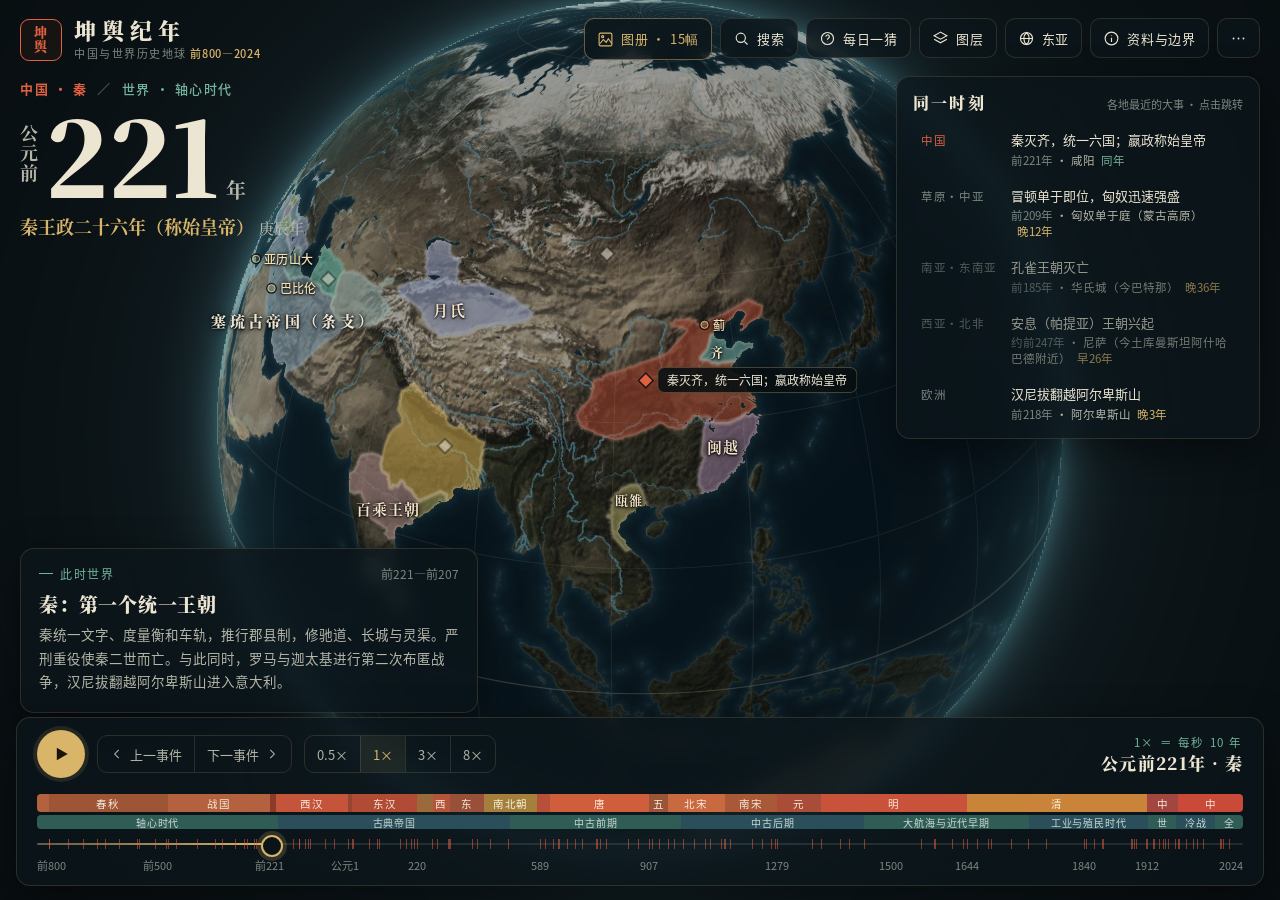
==== commit b9814304: "合并时空之窗图册（PR #1），与搜索、每日一猜等新功能对接 冲突只在 index.html 三处，两边功能都保留： - 工具栏：图册入口放在最左，后面是搜索、每日一猜、图层、东亚、资料与边界、⋯。 " ====
--- a/index.html
+++ b/index.html
@@ -201,6 +201,107 @@
 .about .links a:hover { text-decoration: underline; }
 .about .foot { margin-top: 16px; font-size: 12px; color: var(--fg-3); }
 
+/* ---------- events on the globe ---------- */
+.evm { position: absolute; left: 0; top: 0; pointer-events: auto; background: none; border: 0; padding: 0; margin: 0; cursor: pointer; display: flex; align-items: center; gap: 7px; white-space: nowrap; font-family: var(--sans); color: #f3ead6; will-change: transform; }
+.evm i { width: 9px; height: 9px; flex: none; position: relative; transform: rotate(45deg); background: #f3ead6; box-shadow: 0 0 0 1.5px rgba(10,19,23,.9), 0 0 9px rgba(243,234,214,.55); }
+.evm.cn { color: var(--cinnabar); }
+.evm.cn i { background: var(--cinnabar); box-shadow: 0 0 0 1.5px rgba(10,19,23,.9), 0 0 10px rgba(224,96,63,.8); }
+.evm.far { opacity: .5; }
+.evm span { display: none; font-size: 12px; line-height: 1; padding: 6px 9px; border-radius: 7px; background: rgba(8,15,18,.88); border: 1px solid var(--line-2); color: var(--fg); max-width: 26em; overflow: hidden; text-overflow: ellipsis; }
+.evm.r span, .evm.l span { display: block; }
+.evm.l { flex-direction: row-reverse; }
+.evm.hot i::after { content: ""; position: absolute; inset: -7px; border: 1.5px solid currentColor; border-radius: 50%; opacity: 0; animation: evpulse 1.8s ease-out infinite; }
+@keyframes evpulse { 0% { transform: scale(.35); opacity: .9; } 100% { transform: scale(1.5); opacity: 0; } }
+.ev .yr .pl { color: var(--fg-2); }
+.ev .yr .d { white-space: nowrap; }
+
+/* ---------- search ---------- */
+.search { position: absolute; top: max(18px, env(safe-area-inset-top, 0px)); left: 50%; transform: translateX(-50%); width: min(560px, calc(100vw - 24px)); z-index: 12; padding: 10px; display: flex; flex-direction: column; max-height: calc(100vh - var(--tl-h, 150px) - 60px); }
+.search .q { display: flex; align-items: center; gap: 8px; padding: 0 6px 0 10px; height: 44px; border-radius: 10px; background: rgba(255,255,255,.05); border: 1px solid var(--line); }
+.search .q:focus-within { border-color: var(--gold); }
+.search .q svg { width: 18px; height: 18px; stroke: var(--fg-3); fill: none; stroke-width: 1.7; flex: none; }
+.search input { flex: 1; min-width: 0; height: 100%; background: none; border: 0; outline: none; color: var(--fg); font: 15px var(--sans); }
+.search input::placeholder { color: var(--fg-3); }
+.search .x { width: 32px; height: 32px; border-radius: 8px; border: 0; background: none; color: var(--fg-2); cursor: pointer; font-size: 18px; flex: none; }
+.search .x:hover { color: var(--fg); background: rgba(255,255,255,.05); }
+.search ol { list-style: none; margin: 8px 0 0; padding: 0; overflow-y: auto; }
+.sr { display: grid; grid-template-columns: 44px 1fr; align-items: baseline; gap: 2px 10px; width: 100%; text-align: left; background: none; border: 0; padding: 8px; border-radius: 8px; cursor: pointer; }
+.sr:hover, .sr.on { background: rgba(214,186,122,.09); }
+.sr .tg { font-size: 11px; color: var(--malachite); letter-spacing: .08em; }
+.sr .tg.cn { color: var(--cinnabar); }
+.sr .nm { font-family: var(--serif); font-weight: 700; font-size: 15px; color: var(--fg); }
+.sr .sub { grid-column: 2; font-size: 12px; color: var(--fg-3); font-variant-numeric: tabular-nums; line-height: 1.5; }
+.search .hint { margin: 10px 4px 4px; font-size: 12px; color: var(--fg-3); line-height: 1.9; }
+.chip { display: inline-block; margin: 0 6px 6px 0; padding: 3px 10px; border-radius: 20px; border: 1px solid var(--line-2); background: none; color: var(--fg-2); font-size: 12.5px; cursor: pointer; }
+.chip:hover { color: var(--fg); border-color: var(--gold); }
+
+/* ---------- more menu / favourites ---------- */
+.menu { position: absolute; top: calc(max(18px, env(safe-area-inset-top, 0px)) + 52px); right: max(20px, env(safe-area-inset-right, 0px)); width: 300px; padding: 8px; z-index: 6; max-height: calc(100vh - var(--tl-h,150px) - 100px); overflow-y: auto; }
+.mi { display: flex; align-items: center; gap: 10px; width: 100%; padding: 10px 10px; border: 0; background: none; border-radius: 8px; text-align: left; font-size: 13.5px; color: var(--fg); cursor: pointer; text-decoration: none; }
+.mi:hover { background: rgba(214,186,122,.08); }
+.mi small { margin-left: auto; color: var(--fg-3); font-size: 11.5px; }
+.mi svg { width: 17px; height: 17px; stroke: var(--fg-2); fill: none; stroke-width: 1.6; flex: none; }
+.menu h4 { margin: 8px 10px 4px; padding-top: 10px; border-top: 1px solid var(--line); font-size: 11px; font-weight: 500; letter-spacing: .16em; color: var(--fg-3); }
+.fav { display: flex; align-items: center; }
+.fav .mi { font-size: 13px; padding: 8px 10px; color: var(--fg-2); min-width: 0; }
+.fav .mi span { overflow: hidden; text-overflow: ellipsis; white-space: nowrap; }
+.fav .del { width: 30px; height: 30px; flex: none; border: 0; background: none; color: var(--fg-3); border-radius: 7px; cursor: pointer; font-size: 16px; }
+.fav .del:hover { color: var(--cinnabar); background: rgba(255,255,255,.05); }
+.narrow { display: none; }
+.pbtn { margin: 8px 10px 2px 0; height: 34px; padding: 0 12px; border-radius: 9px; border: 1px solid var(--line-2); background: none; color: var(--malachite); font-size: 12.5px; cursor: pointer; align-self: flex-start; flex: none; }
+.pbtn:hover { border-color: var(--malachite); }
+.toast { position: absolute; left: 50%; bottom: calc(var(--tl-h, 150px) + 34px); transform: translateX(-50%); padding: 9px 16px; border-radius: 22px; background: rgba(8,15,18,.94); border: 1px solid var(--line-2); font-size: 13px; color: var(--fg); z-index: 40; pointer-events: none; opacity: 0; transition: opacity .25s; white-space: nowrap; max-width: calc(100vw - 32px); overflow: hidden; text-overflow: ellipsis; }
+.toast.on { opacity: 1; }
+
+/* ---------- daily guess ---------- */
+.guesshead { pointer-events: none; text-shadow: 0 0 3px rgba(5,10,12,.95), 0 0 9px rgba(5,10,12,.85), 0 1px 2px rgba(0,0,0,.9); }
+.guesshead h2 { margin: 8px 0 6px; font-family: var(--serif); font-weight: 900; font-size: clamp(26px, 3.4vw, 38px); letter-spacing: .06em; line-height: 1.2; }
+.guesshead p { margin: 0; font-size: 13px; line-height: 1.75; color: var(--fg-2); max-width: 30em; }
+.guesshead .eyebrow { color: var(--gold); }
+.tries { list-style: none; margin: 12px 0 0; padding: 0; display: flex; flex-direction: column; gap: 5px; }
+.tries li { display: flex; align-items: center; gap: 9px; font-size: 13px; color: var(--fg-2); font-variant-numeric: tabular-nums; }
+.tries li b { font-family: var(--serif); font-weight: 700; color: var(--fg); min-width: 6.2em; }
+.tries i, .gmark { width: 12px; height: 12px; border-radius: 3px; flex: none; background: #7a2f2a; }
+.tries i.k1, .gmark.k1 { background: #c0672f; } .tries i.k2, .gmark.k2 { background: #d9b56a; } .tries i.k3, .gmark.k3 { background: #74b39b; } .tries i.k4, .gmark.k4 { background: #f3ead6; box-shadow: 0 0 0 2px var(--malachite); }
+.tl-guess { display: flex; align-items: center; gap: 12px; flex-wrap: wrap; }
+.gyear { min-width: 9.5em; text-align: center; line-height: 1.2; }
+.gyear b { display: block; font-family: var(--serif); font-size: 22px; font-weight: 900; font-variant-numeric: tabular-nums; letter-spacing: .04em; }
+.gyear span { font-size: 11.5px; color: var(--cinnabar); letter-spacing: .12em; }
+.gbtn { height: 40px; padding: 0 18px; border-radius: 10px; border: 0; background: var(--gold); color: #1a1408; font-size: 14px; font-weight: 700; cursor: pointer; letter-spacing: .06em; }
+.gbtn:disabled { opacity: .45; cursor: default; }
+.gbtn.ghost { background: none; color: var(--fg); border: 1px solid var(--line-2); font-weight: 500; }
+.gbtn:focus-visible { outline: 2px solid var(--fg); outline-offset: 2px; }
+.tl-guess .sp { margin-left: auto; }
+.gmark { position: absolute; top: 5px; margin-left: -6px; }
+.gcard { position: relative; width: min(520px, 100%); background: var(--panel-solid); padding: 26px 28px 24px; border-radius: 16px; border: 1px solid var(--line); box-shadow: var(--shadow); margin-top: 6vh; }
+.gcard .x, .hcard .x { position: absolute; top: 12px; right: 12px; width: 36px; height: 36px; border-radius: 9px; border: 0; background: none; color: var(--fg-2); cursor: pointer; font-size: 22px; }
+.gcard .x:hover, .hcard .x:hover { background: rgba(255,255,255,.05); color: var(--fg); }
+.gcard h2, .hcard h2 { margin: 6px 0 0; font-family: var(--serif); font-size: 26px; font-weight: 900; letter-spacing: .08em; }
+.gans { margin: 16px 0 0; padding: 14px 16px; border-radius: 12px; background: rgba(214,186,122,.07); border: 1px solid var(--line); }
+.gans b { display: block; font-family: var(--serif); font-size: 30px; font-weight: 900; font-variant-numeric: tabular-nums; }
+.gans span { font-family: var(--serif); font-weight: 700; color: var(--gold); font-size: 15px; }
+.gcard p { margin: 12px 0 0; font-size: 13px; line-height: 1.75; color: var(--fg-2); }
+.gcard p b { color: var(--fg); font-family: var(--serif); }
+.gstats { margin-top: 14px; padding-top: 12px; border-top: 1px solid var(--line); font-size: 12.5px; color: var(--fg-3); }
+.gbtns { display: flex; flex-wrap: wrap; gap: 10px; margin-top: 18px; }
+
+/* ---------- hometown poster ---------- */
+.hcard { position: relative; width: min(620px, 100%); background: var(--panel-solid); padding: 26px 28px 24px; border-radius: 16px; border: 1px solid var(--line); box-shadow: var(--shadow); }
+.hcard p { margin: 10px 0 0; font-size: 13px; line-height: 1.75; color: var(--fg-2); }
+.hcard label { display: block; margin: 16px 0 6px; font-size: 12px; color: var(--fg-3); letter-spacing: .1em; }
+.hcard input[type="text"], .hcard input[type="number"] { width: 100%; box-sizing: border-box; height: 42px; padding: 0 12px; border-radius: 10px; border: 1px solid var(--line-2); background: rgba(255,255,255,.04); color: var(--fg); font: 15px var(--sans); outline: none; }
+.hcard input:focus { border-color: var(--gold); }
+.hrow { display: grid; grid-template-columns: 1fr 1fr; gap: 0 14px; }
+.hsug { display: flex; flex-wrap: wrap; margin-top: 8px; min-height: 4px; }
+.hpick { margin-top: 6px; font-size: 13px; color: var(--gold); min-height: 1.4em; }
+.hcard .small { font-size: 11.5px; color: var(--fg-3); line-height: 1.7; }
+.hout { margin-top: 18px; }
+.hout img { display: block; width: 100%; border-radius: 10px; border: 1px solid var(--line); }
+
+body.guessing .yearbox, body.guessing .card, body.guessing .sync, body.guessing .mtabs, body.guessing .toolbar, body.guessing .tl-top,
+body.guessing .place, body.guessing .layers, body.guessing .menu, body.guessing .search { display: none !important; }
+body:not(.guessing) .guesshead, body:not(.guessing) .tl-guess, body:not(.guessing) #gMarks { display: none !important; }
+
 /* loading / error */
 .loading { position: absolute; inset: 0; display: grid; place-items: center; background: var(--ink); z-index: 30; transition: opacity .5s; }
 .loading.done { opacity: 0; pointer-events: none; }
@@ -213,6 +314,9 @@
 /* mobile tabs for card/sync */
 .mtabs { display: none; }
 
+@media (max-width: 1180px) {
+  .tbtn .lbl { display: none; }
+}
 @media (max-width: 1100px) {
   .sync { width: 300px; }
 }
@@ -240,7 +344,26 @@
   .mtabs h2 { margin: 0 0 4px; font-family: var(--serif); font-size: 16px; font-weight: 900; }
   .mtabs p { margin: 0; font-size: 13px; line-height: 1.7; color: var(--fg-2); }
   .mtabs ol { list-style: none; margin: 0; padding: 0; }
-  .layers, .place { left: max(12px, env(safe-area-inset-left, 0px)); right: max(12px, env(safe-area-inset-right, 0px)); width: auto; top: auto; bottom: calc(var(--tl-h, 150px) + 10px); max-height: 52vh; }
+  .layers, .place, .menu { left: max(12px, env(safe-area-inset-left, 0px)); right: max(12px, env(safe-area-inset-right, 0px)); width: auto; top: auto; bottom: calc(var(--tl-h, 150px) + 10px); max-height: 52vh; }
+  .tbtn.wide { display: none; }
+  .narrow { display: flex; }
+  .search { top: max(8px, env(safe-area-inset-top, 0px)); max-height: 62vh; }
+  .evm span { max-width: 10.5em; }
+  .guesshead h2 { font-size: 24px; margin: 4px 0 4px; }
+  .guesshead p { font-size: 12px; line-height: 1.6; }
+  .tries { margin-top: 8px; gap: 2px 14px; flex-direction: row; flex-wrap: wrap; }
+  .tries li { font-size: 12px; gap: 6px; }
+  .tries li b { min-width: 0; }
+  .tries li span { color: var(--fg); }
+  .guesshead .tries .lg { display: none; }
+  .tl-guess { gap: 8px; }
+  .tl-guess .ctl { padding: 0 9px; }
+  .gyear { min-width: 7.2em; order: -1; flex: 1 0 100%; display: flex; align-items: baseline; justify-content: center; gap: 10px; }
+  .gyear b { font-size: 20px; }
+  .gbtn { height: 36px; padding: 0 14px; font-size: 13px; }
+  .gcard, .hcard { padding: 22px 18px 20px; }
+  .gcard { margin-top: 2vh; }
+  .hrow { grid-template-columns: 1fr; }
   .timeline { left: max(8px, env(safe-area-inset-left, 0px)); right: max(8px, env(safe-area-inset-right, 0px)); bottom: max(8px, env(safe-area-inset-bottom, 0px)); padding: 10px 12px 8px; }
   .play { width: 42px; height: 42px; }
   .tl-now { display: none; }
@@ -251,7 +374,8 @@
   .about .item { grid-template-columns: 1fr; gap: 4px; }
 }
 @media (prefers-reduced-motion: reduce) {
-  .loading, .sw, .sw::after { transition: none; }
+  .loading, .sw, .sw::after, .toast { transition: none; }
+  .evm.hot i::after { animation: none; opacity: .7; }
 }
 </style>
 </head>
@@ -275,14 +399,41 @@
       <div class="reign" id="reign"></div>
       <div class="coexist" id="coexist"></div>
     </section>
+    <section class="guesshead" id="guessHead" aria-live="polite">
+      <div class="eyebrow" id="gTitle">每日一猜</div>
+      <h2>这是哪一年的世界？</h2>
+      <p id="gTip"></p>
+      <ol class="tries" id="gTries"></ol>
+    </section>
   </div>
 
   <div class="toolbar">
-    <a class="tbtn gallerylink" href="time-windows.html" title="时空图册 · 15幅城市生活" aria-label="打开时空图册，15幅城市生活"><svg viewBox="0 0 24 24"><rect x="3" y="3" width="18" height="18" rx="2"/><circle cx="8" cy="8" r="1.5"/><path d="m4 18 5-6 4 4 3-5 5 7"/></svg><span>图册<span class="lbl"> · 15幅</span></span></a>
-    <button class="tbtn" id="bAbout" type="button" title="资料与边界"><svg viewBox="0 0 24 24"><circle cx="12" cy="12" r="9"/><path d="M12 11v6M12 7.5v.5"/></svg><span class="lbl">资料与边界</span></button>
+    <a class="tbtn wide gallerylink" href="time-windows.html" title="时空图册 · 15幅城市生活" aria-label="打开时空图册，15幅城市生活"><svg viewBox="0 0 24 24"><rect x="3" y="3" width="18" height="18" rx="2"/><circle cx="8" cy="8" r="1.5"/><path d="m4 18 5-6 4 4 3-5 5 7"/></svg><span>图册<span class="lbl"> · 15幅</span></span></a>
+    <button class="tbtn" id="bSearch" type="button" title="搜索年份、年号、政权、城市、大事（快捷键 /）"><svg viewBox="0 0 24 24"><circle cx="11" cy="11" r="6.5"/><path d="m16 16 4.5 4.5"/></svg><span class="lbl">搜索</span></button>
+    <button class="tbtn" id="bGuess" type="button" title="每日一猜：看疆域猜年份"><svg viewBox="0 0 24 24"><circle cx="12" cy="12" r="8.5"/><path d="M9.6 9.4a2.5 2.5 0 1 1 3.6 2.3c-.8.4-1.2 1-1.2 1.9M12 16.6v.4"/></svg><span class="lbl">每日一猜</span></button>
     <button class="tbtn" id="bLayers" type="button" aria-pressed="false" title="图层"><svg viewBox="0 0 24 24"><path d="M12 3 3 8l9 5 9-5-9-5z"/><path d="m3 13 9 5 9-5"/></svg><span class="lbl">图层</span></button>
-    <button class="tbtn" id="bHome" type="button" title="回到东亚视角"><svg viewBox="0 0 24 24"><circle cx="12" cy="12" r="8.5"/><path d="M3.5 12h17M12 3.5c2.6 2.4 3.8 5.2 3.8 8.5s-1.2 6.1-3.8 8.5c-2.6-2.4-3.8-5.2-3.8-8.5s1.2-6.1 3.8-8.5z"/></svg><span class="lbl">东亚</span></button>
-    <button class="tbtn" id="bFull" type="button" title="全屏"><svg viewBox="0 0 24 24"><path d="M4 9V4h5M20 9V4h-5M4 15v5h5M20 15v5h-5"/></svg></button>
+    <button class="tbtn wide" id="bHome" type="button" title="回到东亚视角"><svg viewBox="0 0 24 24"><circle cx="12" cy="12" r="8.5"/><path d="M3.5 12h17M12 3.5c2.6 2.4 3.8 5.2 3.8 8.5s-1.2 6.1-3.8 8.5c-2.6-2.4-3.8-5.2-3.8-8.5s1.2-6.1 3.8-8.5z"/></svg><span class="lbl">东亚</span></button>
+    <button class="tbtn wide" id="bAbout" type="button" title="资料与边界"><svg viewBox="0 0 24 24"><circle cx="12" cy="12" r="9"/><path d="M12 11v6M12 7.5v.5"/></svg><span class="lbl">资料与边界</span></button>
+    <button class="tbtn" id="bMore" type="button" aria-pressed="false" title="收藏、分享、家乡长图等"><svg viewBox="0 0 24 24"><path d="M5 12h.01M12 12h.01M19 12h.01" stroke-width="2.6" stroke-linecap="round"/></svg></button>
+  </div>
+
+  <div class="search panel" id="search" hidden role="dialog" aria-label="搜索">
+    <div class="q"><svg viewBox="0 0 24 24"><circle cx="11" cy="11" r="6.5"/><path d="m16 16 4.5 4.5"/></svg><input id="sQ" type="text" inputmode="search" autocomplete="off" spellcheck="false" placeholder="年份、年号、政权、城市、大事…" aria-label="搜索"><button class="x" type="button" id="sX" aria-label="关闭搜索">×</button></div>
+    <ol id="sList"></ol>
+    <div class="hint" id="sHint">试试：<button class="chip" type="button">贞观三年</button><button class="chip" type="button">甲午</button><button class="chip" type="button">前221</button><button class="chip" type="button">拜占庭</button><button class="chip" type="button">长安</button><button class="chip" type="button">郑州</button><button class="chip" type="button">赤壁</button><br>年号会换算成公元年；城市古称和今天的地名都能搜。</div>
+  </div>
+
+  <div class="menu panel" id="more" hidden>
+    <button class="mi" id="mFav" type="button"><svg viewBox="0 0 24 24"><path d="m12 4 2.4 5 5.4.7-4 3.8 1 5.4-4.8-2.6-4.8 2.6 1-5.4-4-3.8 5.4-.7z"/></svg>收藏当前画面</button>
+    <button class="mi" id="mShare" type="button"><svg viewBox="0 0 24 24"><path d="M10 14a4 4 0 0 0 5.7 0l3-3a4 4 0 0 0-5.7-5.7l-1 1M14 10a4 4 0 0 0-5.7 0l-3 3a4 4 0 0 0 5.7 5.7l1-1"/></svg>复制当前画面的链接</button>
+    <button class="mi" id="mPoster" type="button"><svg viewBox="0 0 24 24"><path d="M6 3.5h12v17H6zM9 8h6M9 11.5h6M9 15h4"/></svg>家乡三千年<small>生成长图</small></button>
+    <a class="mi narrow" href="time-windows.html"><svg viewBox="0 0 24 24"><rect x="3" y="3" width="18" height="18" rx="2"/><circle cx="8" cy="8" r="1.5"/><path d="m4 18 5-6 4 4 3-5 5 7"/></svg>时空图册<small>15 幅城市生活</small></a>
+    <button class="mi narrow" id="mEast" type="button"><svg viewBox="0 0 24 24"><circle cx="12" cy="12" r="8.5"/><path d="M3.5 12h17M12 3.5c2.6 2.4 3.8 5.2 3.8 8.5s-1.2 6.1-3.8 8.5c-2.6-2.4-3.8-5.2-3.8-8.5s1.2-6.1 3.8-8.5z"/></svg>回到东亚视角</button>
+    <button class="mi" id="bFull" type="button"><svg viewBox="0 0 24 24"><path d="M4 9V4h5M20 9V4h-5M4 15v5h5M20 15v5h-5"/></svg>全屏</button>
+    <button class="mi narrow" id="mAbout" type="button"><svg viewBox="0 0 24 24"><circle cx="12" cy="12" r="9"/><path d="M12 11v6M12 7.5v.5"/></svg>资料与边界</button>
+    <a class="mi" href="https://wanglu2016.github.io/kunyu-jinian/video.html" target="_blank" rel="noopener"><svg viewBox="0 0 24 24"><path d="M4 6h11v12H4zM15 10.5l5-3v9l-5-3"/></svg>使用讲解视频<small>↗</small></a>
+    <h4>我的收藏</h4>
+    <div id="favList"></div>
   </div>
 
   <aside class="sync panel" id="sync" aria-label="同一时刻">
@@ -311,6 +462,7 @@
     <div class="row" style="display:block"><label for="lyOp" style="display:flex;justify-content:space-between">着色浓度 <span id="opVal">85%</span></label><input class="op" type="range" id="lyOp" min="20" max="100" value="85"></div>
     <div class="row"><label for="lyNames">政权名称</label><input class="sw" type="checkbox" id="lyNames" checked></div>
     <div class="row"><label for="lyCities">城市与古称<small>同一城市在不同年代显示当时的名称</small></label><input class="sw" type="checkbox" id="lyCities" checked></div>
+    <div class="row"><label for="lyEv">历史大事<small>在事发地点标出当年前后的大事，播放时依次亮起</small></label><input class="sw" type="checkbox" id="lyEv" checked></div>
     <div class="row"><label for="lyGrid">经纬网</label><input class="sw" type="checkbox" id="lyGrid" checked></div>
     <div class="row"><label for="lySoft">前现代边界柔化<small>1600 年以前用晕开的笔触画边界，1750 年后逐渐变为实线</small></label><input class="sw" type="checkbox" id="lySoft" checked></div>
     <div class="legend" aria-label="配色">
@@ -332,6 +484,7 @@
     <div class="coord" id="placeCoord"></div>
     <div class="now" id="placeNow"></div>
     <div id="placeNote"></div>
+    <button class="pbtn" type="button" id="placePoster">把这里的履历做成长图</button>
     <ol id="placeList"></ol>
   </aside>
 
@@ -350,10 +503,23 @@
       </div>
       <div class="tl-now"><div class="a" id="tlA">1× ＝ 每秒 10 年</div><div class="b" id="tlB"></div></div>
     </div>
+    <div class="tl-guess" id="guessBar">
+      <div class="ctlgroup" role="group" aria-label="微调年份">
+        <button class="ctl gstep" type="button" data-d="-100">−100</button>
+        <button class="ctl gstep" type="button" data-d="-10">−10</button>
+        <button class="ctl gstep" type="button" data-d="-1">−1</button>
+        <button class="ctl gstep" type="button" data-d="1">+1</button>
+        <button class="ctl gstep" type="button" data-d="10">+10</button>
+        <button class="ctl gstep" type="button" data-d="100">+100</button>
+      </div>
+      <div class="gyear"><b id="gYear"></b><span id="gEra"></span></div>
+      <button class="gbtn" type="button" id="gSubmit">提交</button>
+      <button class="gbtn ghost sp" type="button" id="gQuit">退出</button>
+    </div>
     <div class="track-wrap" id="track" tabindex="0" role="slider" aria-label="年份" aria-valuemin="-800" aria-valuemax="2024" aria-valuenow="-221">
       <div class="band cn" id="bandCn"></div>
       <div class="band wd" id="bandWd"></div>
-      <div class="rail"><div class="line"></div><div class="fill" id="fill"></div><div id="evts"></div><div class="knob" id="knob"></div></div>
+      <div class="rail"><div class="line"></div><div class="fill" id="fill"></div><div id="evts"></div><div id="gMarks"></div><div class="knob" id="knob"></div></div>
       <div class="ticks" id="ticks"></div>
     </div>
   </footer>
@@ -370,7 +536,9 @@
         <div class="item"><dt>收录范围</dt><dd>数据源只收录有文字记载的政权，一般要求面积在 5000 平方公里以上、存续 50 年以上，因此许多诸侯小国、城邦和短命政权没有出现；夏朝等传说时代政权不在其中。非洲、美洲、东南亚和太平洋地区的资料明显少于欧亚大陆。</dd></div>
         <div class="item"><dt>中文译名</dt><dd>1521 个政权的中文名由 Claude 编写。中国史上的政权采用通行史称；外国政权优先用中文史书或通行译名（如安息、大秦、白衣大食），音译名可能有多种写法。数据源中同一英文条目指不同政权的情况（如 Later Zhou 同时指东周与后周）已按年代分开命名。</dd></div>
         <div class="item"><dt>中国纪年</dt><dd>前140年（汉武帝建元元年）以后的年号取自 <b>china-chronology</b>（据 CBDB 中国历代人物传记资料库整理，MIT 许可）。此前的周王、鲁公、秦王与汉初帝王纪年按通行年表编写，前841年共和元年以前的年代仍有争议。农历年与公历年并不完全重合，改元当年会显示“旧年号→新年号”，干支按公历年对应。</dd></div>
-        <div class="item"><dt>事件与解说</dt><dd>“同一时刻”中的约 280 件大事、“此时世界”中的 37 段解说和城市古称由 Claude 编写，年份前标“约”的为近似年代。城市只标主要名称，同一城市的别称、行政区名称未一一列出。</dd></div>
+        <div class="item"><dt>事件与解说</dt><dd>“同一时刻”中的约 360 件大事、“此时世界”中的 37 段解说和城市古称由 Claude 编写，年份前标“约”的为近似年代。城市只标主要名称，同一城市的别称、行政区名称未一一列出。每件大事在地球上标出的<b>地点</b>也由 Claude 编写：战役、会盟标在事发地，制度、著作一类标在当时的都城或成书地；远征、迁徙只能取起点或最有代表性的一处，个别古地名的今地有争议。</dd></div>
+        <div class="item"><dt>今地名</dt><dd>搜索和“家乡三千年”里的今天的城市名取自 <b>Natural Earth</b> 的 populated places（公共领域），收录中国 400 余处、其他国家的首都和百万人口以上城市，只用名称和坐标。县一级的小地方多半搜不到，可以直接在地球上点选。</dd></div>
+        <div class="item"><dt>每日一猜</dt><dd>每天一道题，所有人同一天看到同一年（按设备的本地日期）。题目只从前750年到1900年之间选，差 10 年以内算猜中。成绩只记在你自己的浏览器里。</dd></div>
         <div class="item"><dt>底图</dt><dd>地形色彩由 NASA Blue Marble 影像重新调色而成，海岸、湖泊与主要河流来自 Natural Earth（公共领域）。这是<b>今天的</b>地形和海岸线：古代海岸线、黄河改道、湖泊变迁等都没有还原。</dd></div>
         <div class="item"><dt>边界画法</dt><dd>同一政权在整个时间轴上使用同一颜色，中原王朝统一用朱红色系。1600年以前的边界以晕开的笔触绘制，1750年后逐渐变为实线，用来提示近代以前“边界”概念本身的模糊。政权从属与联盟关系（如“南宋臣属于金”）在地点履历中以文字注明，不另画线。</dd></div>
         <div class="item"><dt>争议与局限</dt><dd>数据源对部分地区的处理与中国学界通行看法不同。例如它直到1794年才把西藏画入清朝疆域，1912—1950年也把西藏单独绘出；1949年以后把台湾单独绘出。点击相关地区时会显示说明。<b>1912年以后的边界取自国外数据源，未经中国地图审核，不能作为国界依据。</b></dd></div>
@@ -386,9 +554,53 @@
         <a href="https://projects.iq.harvard.edu/cbdb" target="_blank" rel="noopener">CBDB ↗</a>
         <a href="https://www.naturalearthdata.com/" target="_blank" rel="noopener">Natural Earth ↗</a>
       </div>
-      <div class="foot">所有数据随页面一次载入；页面不收集任何信息。疆域数据 © Seshat Global History Databank，CC BY 4.0，经简化与中文化处理。</div>
+      <div class="foot">所有数据随页面一次载入；页面不收集任何信息。收藏、上次看到的位置、每日一猜的成绩和长图里填的内容只保存在你自己浏览器的本地存储里，不会上传；“用我现在的位置”只在你点击时向浏览器要一次定位，同样不离开本机。疆域数据 © Seshat Global History Databank，CC BY 4.0，经简化与中文化处理。</div>
     </div>
   </div>
+
+  <div class="about-back" id="guessDone" hidden>
+    <div class="gcard" role="dialog" aria-modal="true" aria-labelledby="gdH">
+      <button class="x" type="button" id="gdX" aria-label="关闭">×</button>
+      <div class="eyebrow" id="gdEyebrow"></div>
+      <h2 id="gdH"></h2>
+      <div class="gans"><b id="gdYear"></b><span id="gdReign"></span></div>
+      <p id="gdCard"></p>
+      <ol class="tries" id="gdTries"></ol>
+      <div class="gstats" id="gdStats"></div>
+      <div class="gbtns">
+        <button class="gbtn" type="button" id="gdShare">复制成绩</button>
+        <button class="gbtn ghost" type="button" id="gdGo">去这一年看看</button>
+        <button class="gbtn ghost" type="button" id="gdAgain">再来一题（练习）</button>
+      </div>
+    </div>
+  </div>
+
+  <div class="about-back" id="poster" hidden>
+    <div class="hcard" role="dialog" aria-modal="true" aria-labelledby="hH">
+      <button class="x" type="button" id="hX" aria-label="关闭">×</button>
+      <div class="eyebrow">前800 — 1911</div>
+      <h2 id="hH">家乡三千年</h2>
+      <p>选一个地方，把它自公元前800年以来先后属于哪些政权、叫过什么名字，画成一张可以保存的长图。</p>
+      <label for="hQ">地点</label>
+      <input type="text" id="hQ" autocomplete="off" spellcheck="false" placeholder="输入城市名，如 郑州、泉州、成都">
+      <div class="hsug" id="hSug"></div>
+      <div class="hpick" id="hPick"></div>
+      <div class="small">找不到？先关掉这个窗口，在地球上点一下那个地方，再点履历面板里的“做成长图”。<button class="chip" type="button" id="hGeo" style="margin:0 0 0 6px">用我现在的位置</button></div>
+      <div class="hrow">
+        <div><label for="hName">图上的标题</label><input type="text" id="hName" maxlength="12" autocomplete="off" placeholder="如 西安"></div>
+        <div><label for="hBirth">出生年份（可选）</label><input type="number" id="hBirth" min="1900" max="2024" inputmode="numeric" placeholder="如 1990"></div>
+      </div>
+      <div class="gbtns"><button class="gbtn" type="button" id="hMake" disabled>生成长图</button></div>
+      <div class="hout" id="hOut" hidden>
+        <img id="hImg" alt="生成的长图">
+        <div class="gbtns"><button class="gbtn" type="button" id="hSave">保存图片</button><button class="gbtn ghost" type="button" id="hShare" hidden>分享</button></div>
+        <p class="small">手机上也可以长按图片保存。</p>
+      </div>
+      <p class="small">长图只画到1911年：1912年以后的边界取自国外数据源，未经中国地图审核，不用于分享。地点、标题和出生年份只保存在这台设备的浏览器里。</p>
+    </div>
+  </div>
+
+  <div class="toast" id="toast" role="status" aria-live="polite"></div>
 
   <div class="loading" id="loading"><div class="box"><div class="t">坤舆纪年</div><div class="bar"><i id="ldBar"></i></div><div class="s" id="ldTxt">正在载入疆域数据</div><a class="tbtn gallerylink" style="margin-top:22px" href="time-windows.html">先看时空图册 · 15幅 ↗</a></div></div>
 </div>
@@ -405,9 +617,10 @@
 const S = {
   year: -221, iyear: -221, playing: false, speed: 1,
   lon: 108, lat: 30, dist: 2.9, vlon: 0, vlat: 0,
-  show: { pol: true, names: true, cities: true, grid: true, soft: true }, op: 0.85,
+  show: { pol: true, names: true, cities: true, grid: true, soft: true, ev: true }, op: 0.85,
   sel: null, // {lon, lat}
   hoverRow: -1, selRow: -1,
+  guess: null, // 每日一猜进行中时的状态，见 startGuess
 };
 let D = null;           // data.json
 let G = null;           // decoded geometries
@@ -693,14 +906,21 @@
 let labelsDirty = true;
 let obstacleEls = [];
 function isChina(lon, lat) { return lon > 72 && lon < 136 && lat > 17 && lat < 55; }
+function obstacleRects() {
+  const out = []; const cr = canvas.getBoundingClientRect();
+  for (const el of obstacleEls) { if (!el || el.hidden || !el.offsetParent) continue; const r = el.getBoundingClientRect(); if (r.width && r.height) out.push([r.left - cr.left - 4, r.top - cr.top - 4, r.right - cr.left + 4, r.bottom - cr.top + 4]); }
+  return out;
+}
 function layoutLabels() {
   const W = canvas.clientWidth, H = canvas.clientHeight;
-  const placed = []; const used = new Set();
-  const cr = canvas.getBoundingClientRect();
-  for (const el of obstacleEls) { if (!el || el.hidden || !el.offsetParent) continue; const r = el.getBoundingClientRect(); if (r.width && r.height) placed.push([r.left - cr.left - 4, r.top - cr.top - 4, r.right - cr.left + 4, r.bottom - cr.top + 4]); }
+  const placed = obstacleRects(); const used = new Set(); const nObs = placed.length;
+  // 每日一猜：名字先藏起来，猜错两次后显示城市，四次后显示政权名
+  const g = S.guess; const showNames = g ? (g.done || g.tries.length >= 4) : S.show.names; const showCities = g ? (g.done || g.tries.length >= 2) : S.show.cities;
+  layoutEvents(placed, nObs, W, H);
+  const nFixed = placed.length - nObs;
   const pxPerRad = (H / 2) / FOV_TAN / (S.dist - 1);
   const cands = [];
-  if (S.show.names) {
+  if (showNames) {
     const seen = new Set();
     for (const i of curActive) {
       const r = D.rows[i]; if (seen.has(r[0])) continue; seen.add(r[0]);
@@ -715,7 +935,7 @@
       cands.push({ key: 'p' + r[0], cls: 'pol' + (areaK > 1.5e6 ? ' big' : '') + (cn ? ' cn' : ''), text: nm.zh, fs: Math.round(fs), x: tmp.x, y: tmp.y, pr: sizePx * (cn ? 3 : 1) + (core ? 1e4 : 0), w: 0 });
     }
   }
-  if (S.show.cities) {
+  if (showCities) {
     const y = S.iyear;
     for (let ci = 0; ci < D.cities.length; ci++) {
       const c = D.cities[ci]; const tier = c[3];
@@ -728,7 +948,7 @@
     }
   }
   cands.sort((a, b) => b.pr - a.pr);
-  const maxN = W < 700 ? 34 : 70;
+  const maxN = (W < 700 ? 34 : 70) + nFixed;
   for (const c of cands) {
     if (placed.length >= maxN) break;
     const len = [...c.text].length;
@@ -768,8 +988,10 @@
   const dtx = it.d === 0 ? '同年' : (it.d < 0 ? '早' + (-it.d) + '年' : '晚' + it.d + '年');
   b.innerHTML = `<span class="rg ${it.code === 'cn' ? 'cn' : ''}"></span><span class="tx"></span><span class="yr"></span>`;
   b.children[0].textContent = it.label; b.children[1].textContent = e[2];
-  b.children[2].textContent = (e[3] ? '约' : '') + fy(e[0]) + '年'; const s = document.createElement('span'); s.className = 'd'; s.textContent = dtx; b.children[2].appendChild(s);
-  b.addEventListener('click', () => setYear(e[0], true));
+  b.children[2].textContent = (e[3] ? '约' : '') + fy(e[0]) + '年';
+  if (e[6]) { const pl = document.createElement('span'); pl.className = 'pl'; pl.textContent = ' · ' + e[6]; b.children[2].appendChild(pl); }
+  const s = document.createElement('span'); s.className = 'd'; s.textContent = dtx; b.children[2].appendChild(s);
+  b.addEventListener('click', () => focusEvent(e));
   return b;
 }
 let lastPanelYear = null, mTab = 'card';
@@ -785,10 +1007,10 @@
   const cd = cardOf(y);
   $('cardTitle').textContent = cd[2]; $('cardText').textContent = cd[3]; $('cardRange').textContent = yearSpan(cd[0], cd[1]);
   const list = $('syncList'); list.textContent = '';
-  const items = syncItems(y);
+  const items = syncItems(y); evNow = eventsNear(y, items);
   for (const it of items) { const li = document.createElement('li'); li.appendChild(evButton(it)); list.appendChild(li); }
   $('tlB').textContent = `${fyFull(y)} · ${c.p}`;
-  const tr = $('track'); tr.setAttribute('aria-valuenow', y); tr.setAttribute('aria-valuetext', fyFull(y));
+  if (!S.guess) { const tr = $('track'); tr.setAttribute('aria-valuenow', y); tr.setAttribute('aria-valuetext', fyFull(y)); }
   renderMobile();
   updatePlaceCurrent();
 }
@@ -827,34 +1049,28 @@
   for (const y of TK) { const s = document.createElement('span'); s.style.left = (y2x(y) * 100) + '%'; s.textContent = y === 1 ? '公元1' : fy(y); ticks.appendChild(s); }
   document.documentElement.style.setProperty('--tl-h', $('timeline').offsetHeight + 'px');
 }
-function updateTimeline() { const x = y2x(S.year) * 100; $('knob').style.left = x + '%'; $('fill').style.width = x + '%'; }
+function updateTimeline() { const x = y2x(S.guess ? S.guess.y : S.year) * 100; $('knob').style.left = x + '%'; $('fill').style.width = x + '%'; }
 
 /* ---------------- year control ---------------- */
 function setYear(y, snap) {
   y = clamp(y, -800, 2024); S.year = y; const iy = nz(Math.round(y));
   if (iy !== S.iyear || snap) {
-    S.iyear = iy; curActive = activeRows(iy); requestOverlay(); labelsDirty = true; updatePanels();
+    S.iyear = iy; if (evFocus && evFocus[0] !== iy) evFocus = null;
+    curActive = activeRows(iy); requestOverlay(); labelsDirty = true; updatePanels();
   }
   updateTimeline();
 }
 function setPlaying(p) {
+  if (S.guess) p = false;
+  if (p !== S.playing && D) { S.playing = p; evNow = eventsNear(S.iyear); labelsDirty = true; }
   S.playing = p; $('bPlay').setAttribute('aria-label', p ? '暂停' : '播放');
   $('playIcon').innerHTML = p ? '<path d="M6.5 4.5h4v15h-4zM13.5 4.5h4v15h-4z"/>' : '<path d="M7 4.5v15l13-7.5z"/>';
   if (p && S.year >= 2024) setYear(-800, true);
 }
 
 /* ---------------- place history ---------------- */
-function nearestCity(lon, lat, y) {
-  let best = null, bd = 1e9;
-  for (const c of D.cities) { const d = Math.hypot((c[0] - lon) * Math.cos(lat * D2R), c[1] - lat); if (d < bd) { bd = d; best = c; } }
-  if (!best || bd > 1.4) return null;
-  const segs = best[2]; let nm = null; for (const s of segs) if (s[0] <= y && y <= s[1]) nm = s[2];
-  const last = segs[segs.length - 1][2];
-  return { now: nm, modern: last };
-}
 let placeRows = [];
-function openPlace(lon, lat) {
-  S.sel = { lon, lat };
+function historyAt(lon, lat) {
   const hits = new Set(); for (let g = 0; g < G.length; g++) if (pip(G[g], lon, lat)) hits.add(g);
   const rows = []; D.rows.forEach((r, i) => { if (hits.has(r[3])) rows.push(i); });
   rows.sort((a, b) => D.rows[a][1] - D.rows[b][1] || D.rows[a][4] - D.rows[b][4]);
@@ -866,10 +1082,13 @@
     else merged.push({ n: r[0], a: r[1], b: r[2], rows: [i] });
   }
   merged.sort((x, y) => x.a - y.a);
-  placeRows = merged;
-  const ns = lat >= 0 ? '北纬' : '南纬', ew = lon >= 0 ? '东经' : '西经';
-  const nc = nearestCity(lon, lat, S.iyear);
-  $('placeCoord').textContent = `${ns}${Math.abs(lat).toFixed(1)}° ${ew}${Math.abs(lon).toFixed(1)}°` + (nc ? `（今${nc.modern}附近）` : '');
+  return merged;
+}
+function openPlace(lon, lat) {
+  S.sel = { lon, lat };
+  const merged = placeRows = historyAt(lon, lat);
+  const near = nearPlace(lon, lat, 1.2);
+  $('placeCoord').textContent = coordText(lon, lat) + (near ? `（今${near}附近）` : '');
   const ol = $('placeList'); ol.textContent = '';
   if (!merged.length) { const li = document.createElement('li'); li.className = 'empty'; li.textContent = '前800年以来，数据源没有在这一点记录过任何政权。海洋、极地，或资料稀疏的地区都会出现这种情况。'; ol.appendChild(li); }
   for (const m of merged) {
@@ -879,8 +1098,7 @@
     b.addEventListener('click', () => { setYear(m.a, true); });
     m.el = b; li.appendChild(b); ol.appendChild(li);
   }
-  $('layers').hidden = true; $('bLayers').setAttribute('aria-pressed', 'false');
-  $('place').hidden = false; $('sync').hidden = true; labelsDirty = true;
+  sidePanel('place');
   updatePlaceCurrent();
   const cur = merged.find(m => m.el.classList.contains('cur')); if (cur) cur.el.scrollIntoView({ block: 'nearest' });
 }
@@ -905,7 +1123,7 @@
   }
   if (selRow !== S.selRow) { S.selRow = selRow; requestOverlay(); }
 }
-function closePlace() { $('place').hidden = true; S.sel = null; $('sync').hidden = false; updatePlaceCurrent(); labelsDirty = true; }
+function closePlace() { sidePanel(null); }
 
 /* ---------------- interaction ---------------- */
 let drag = null; const pointers = new Map(); let pinch0 = null;
@@ -913,7 +1131,7 @@
   canvas.setPointerCapture(e.pointerId); pointers.set(e.pointerId, { x: e.clientX, y: e.clientY });
   if (pointers.size === 2) { const [a, b] = [...pointers.values()]; pinch0 = { d: Math.hypot(a.x - b.x, a.y - b.y), dist: S.dist }; drag = null; return; }
   drag = { x: e.clientX, y: e.clientY, x0: e.clientX, y0: e.clientY, t: performance.now(), moved: 0 };
-  S.vlon = S.vlat = 0; canvas.classList.add('dragging'); $('tip').hidden = true;
+  S.vlon = S.vlat = 0; flyTo = null; canvas.classList.add('dragging'); $('tip').hidden = true; closeSearch();
 });
 canvas.addEventListener('pointermove', (e) => {
   if (pointers.has(e.pointerId)) pointers.set(e.pointerId, { x: e.clientX, y: e.clientY });
@@ -931,7 +1149,7 @@
   if (pointers.size < 2) pinch0 = null;
   if (drag && pointers.size === 0) {
     canvas.classList.remove('dragging');
-    if (drag.moved < 6) { const p = pick(e.clientX, e.clientY); if (p) { openPlace(p.lon, p.lat); } S.vlon = S.vlat = 0; }
+    if (drag.moved < 6 && !S.guess) { const p = pick(e.clientX, e.clientY); if (p) { openPlace(p.lon, p.lat); } S.vlon = S.vlat = 0; }
     drag = null;
   }
 }
@@ -942,34 +1160,53 @@
 function hover(e) {
   const now = performance.now(); if (now - hoverT < 40) return; hoverT = now;
   const p = pick(e.clientX, e.clientY); const tip = $('tip');
-  if (!p || !S.show.pol) { tip.hidden = true; return; }
+  if (!p || !S.show.pol || S.guess) { tip.hidden = true; return; }
   let best = -1;
   for (let k = curActive.length - 1; k >= 0; k--) { const i = curActive[k]; if (pip(G[D.rows[i][3]], p.lon, p.lat)) { best = i; break; } }
   if (best < 0) { tip.hidden = true; return; }
   const r = D.rows[best]; const nm = D.names[r[0]]; const sp = nameSpan[r[0]];
   tip.innerHTML = '<b></b><span></span>'; tip.children[0].textContent = nm.zh; tip.children[1].textContent = yearSpan(sp[0], sp[1]);
-  tip.style.left = e.clientX + 'px'; tip.style.top = e.clientY + 'px'; tip.hidden = false;
+  placeTip(tip, e.clientX, e.clientY);
 }
 
 // timeline scrub
 const track = $('track'); let scrub = false;
-function scrubAt(e) { const r = $('bandCn').getBoundingClientRect(); const x = clamp((e.clientX - r.left) / r.width, 0, 1); setYear(x2y(x)); }
+function scrubAt(e) { const r = $('bandCn').getBoundingClientRect(); const x = clamp((e.clientX - r.left) / r.width, 0, 1); if (S.guess) setGuessYear(x2y(x)); else setYear(x2y(x)); }
 track.addEventListener('pointerdown', (e) => { scrub = true; track.setPointerCapture(e.pointerId); setPlaying(false); scrubAt(e); });
 track.addEventListener('pointermove', (e) => { if (scrub) scrubAt(e); });
-track.addEventListener('pointerup', () => { scrub = false; setYear(S.iyear, true); pendingDraw = true; });
+track.addEventListener('pointerup', () => { scrub = false; if (S.guess) return; setYear(S.iyear, true); pendingDraw = true; });
 track.addEventListener('pointercancel', () => { scrub = false; });
 track.addEventListener('keydown', (e) => {
-  const st = e.shiftKey ? 10 : 1;
-  if (e.key === 'ArrowRight' || e.key === 'ArrowUp') { setYear(nz(S.iyear + st) === S.iyear ? S.iyear + st + 1 : S.iyear + st, true); e.preventDefault(); }
-  else if (e.key === 'ArrowLeft' || e.key === 'ArrowDown') { setYear(S.iyear - st === 0 ? -1 : S.iyear - st, true); e.preventDefault(); }
-  else if (e.key === 'Home') { setYear(-800, true); e.preventDefault(); } else if (e.key === 'End') { setYear(2024, true); e.preventDefault(); }
+  const st = e.shiftKey ? 10 : 1; const cur = S.guess ? S.guess.y : S.iyear;
+  const go = (y) => { if (S.guess) setGuessYear(y); else setYear(y, true); e.preventDefault(); };
+  if (e.key === 'ArrowRight' || e.key === 'ArrowUp') go(stepYear(cur, st));
+  else if (e.key === 'ArrowLeft' || e.key === 'ArrowDown') go(stepYear(cur, -st));
+  else if (e.key === 'Home') go(-800); else if (e.key === 'End') go(2024);
+  else if (e.key === 'Enter' && S.guess) { submitGuess(); e.preventDefault(); }
 });
+function escapeAll() {
+  if (!$('search').hidden) { closeSearch(); $('bSearch').focus(); }
+  else if (!$('poster').hidden) closePoster();
+  else if (!$('guessDone').hidden) exitGuess(false);
+  else if (!$('about').hidden) $('about').hidden = true;
+  else if (S.guess) exitGuess(false);
+  else if (!$('more').hidden || !$('layers').hidden || !$('place').hidden) sidePanel(null);
+}
 document.addEventListener('keydown', (e) => {
-  if (e.target.closest && e.target.closest('input,button,[role="slider"]')) return;
+  if (e.key === 'Escape') { escapeAll(); return; }
+  if (e.key === 'k' && (e.ctrlKey || e.metaKey)) { openSearch(); e.preventDefault(); return; }
+  if (e.target.closest && e.target.closest('input,textarea,button,a,[role="slider"]')) return;
+  if (!$('about').hidden || !$('poster').hidden || !$('guessDone').hidden) return;
+  if (S.guess) {
+    if (e.key === 'ArrowRight') setGuessYear(stepYear(S.guess.y, e.shiftKey ? 10 : 1));
+    else if (e.key === 'ArrowLeft') setGuessYear(stepYear(S.guess.y, e.shiftKey ? -10 : -1));
+    else if (e.key === 'Enter') submitGuess();
+    return;
+  }
+  if (e.key === '/') { openSearch(); e.preventDefault(); return; }
   if (e.key === ' ') { setPlaying(!S.playing); e.preventDefault(); }
-  if (e.key === 'ArrowRight') { setYear(S.iyear + 1 === 0 ? 1 : S.iyear + 1, true); }
-  if (e.key === 'ArrowLeft') { setYear(S.iyear - 1 === 0 ? -1 : S.iyear - 1, true); }
-  if (e.key === 'Escape') { $('about').hidden = true; if (!$('place').hidden) closePlace(); }
+  if (e.key === 'ArrowRight') setYear(stepYear(S.iyear, 1), true);
+  if (e.key === 'ArrowLeft') setYear(stepYear(S.iyear, -1), true);
 });
 $('bPlay').addEventListener('click', () => setPlaying(!S.playing));
 $('bPrev').addEventListener('click', () => { const y = S.iyear; let t = null; for (const e of cnEvents) if (e[0] < y) t = e[0]; if (t !== null) { setPlaying(false); setYear(t, true); } });
@@ -981,13 +1218,13 @@
 $('bAbout').addEventListener('click', () => { $('about').hidden = false; $('aboutX').focus(); });
 $('aboutX').addEventListener('click', () => { $('about').hidden = true; $('bAbout').focus(); });
 $('about').addEventListener('click', (e) => { if (e.target === $('about')) $('about').hidden = true; });
-$('bLayers').addEventListener('click', () => { const h = !$('layers').hidden; $('layers').hidden = h; $('bLayers').setAttribute('aria-pressed', String(!h)); if (!h) { closePlace(); $('sync').hidden = true; } else $('sync').hidden = false; labelsDirty = true; });
+$('bLayers').addEventListener('click', () => { sidePanel($('layers').hidden ? 'layers' : null); });
 $('placeX').addEventListener('click', closePlace);
 let flyTo = null;
-$('bHome').addEventListener('click', () => { flyTo = { lon: 108, lat: 30, dist: fitDist(), t0: performance.now(), from: { lon: S.lon, lat: S.lat, dist: S.dist } }; });
+$('bHome').addEventListener('click', () => fly(108, 30, fitDist()));
 $('bFull').addEventListener('click', () => { const d = document; try { if (!d.fullscreenElement) d.documentElement.requestFullscreen().catch(() => {}); else d.exitFullscreen().catch(() => {}); } catch (_) {} });
 const bindSw = (id, key, cb) => $(id).addEventListener('change', (e) => { S.show[key] = e.target.checked; labelsDirty = true; if (cb) cb(); });
-bindSw('lyPol', 'pol'); bindSw('lyNames', 'names'); bindSw('lyCities', 'cities'); bindSw('lyGrid', 'grid'); bindSw('lySoft', 'soft', () => requestOverlay(true) || (pendingDraw = true));
+bindSw('lyPol', 'pol'); bindSw('lyNames', 'names'); bindSw('lyCities', 'cities'); bindSw('lyEv', 'ev'); bindSw('lyGrid', 'grid'); bindSw('lySoft', 'soft', () => requestOverlay(true) || (pendingDraw = true));
 $('lyOp').addEventListener('input', (e) => { S.op = e.target.value / 100; $('opVal').textContent = e.target.value + '%'; });
 for (const b of document.querySelectorAll('.mtabs [data-tab]')) b.addEventListener('click', () => { mTab = b.dataset.tab; for (const o of document.querySelectorAll('.mtabs [data-tab]')) o.setAttribute('aria-selected', String(o === b)); $('mtabs').classList.remove('folded'); renderMobile(); });
 $('mFold').addEventListener('click', () => { $('mtabs').classList.toggle('folded'); $('mFold').textContent = $('mtabs').classList.contains('folded') ? '⌃' : '⌄'; });
@@ -999,10 +1236,20 @@
 }
 addEventListener('resize', () => { layoutBandText(); labelsDirty = true; });
 let last = performance.now(), lastLon = null, lastLat = null, lastDist = null;
+// o：长图快照用的临时取景（正方形画布、指定旋转和距离、不画疆域）；平时不传
+function drawScene(o) {
+  const W = o ? o.size : canvas.width, H = o ? o.size : canvas.height; const m = o ? o.rot : R;
+  gl.uniform2f(U.uRes, W, H); gl.uniform2f(U.uCtr, W / 2, o ? H / 2 : H * (1 - ctrFrac()));
+  gl.uniformMatrix3fv(U.uRot, false, [m[0][0], m[1][0], m[2][0], m[0][1], m[1][1], m[2][1], m[0][2], m[1][2], m[2][2]]);
+  gl.uniform1f(U.uDist, o ? o.dist : S.dist); gl.uniform1f(U.uTan, o ? o.tan : FOV_TAN);
+  gl.uniform1f(U.uMix, mix); gl.uniform1f(U.uOp, o ? 0 : (S.show.pol ? S.op : 0)); gl.uniform1f(U.uGrid, o || S.show.grid ? 1 : 0);
+  if (!o && S.sel) { const cl = Math.cos(S.sel.lat * D2R); gl.uniform3f(U.uSel, cl * Math.sin(S.sel.lon * D2R), Math.sin(S.sel.lat * D2R), cl * Math.cos(S.sel.lon * D2R)); gl.uniform1f(U.uSelOn, $('place').hidden ? 0 : 1); } else gl.uniform1f(U.uSelOn, 0);
+  gl.drawArrays(gl.TRIANGLES, 0, 3);
+}
 function frame(now) {
   const dt = Math.min(now - last, 100) / 1000; last = now;
   resize();
-  if (S.playing && !scrub) {
+  if (S.playing && !scrub && !S.guess) {
     let y = S.year + dt * 10 * S.speed; if (S.year < 0 && y >= 0) y += 1;
     if (y >= 2024) { y = 2024; setPlaying(false); }
     setYear(y);
@@ -1018,15 +1265,615 @@
   if (S.lon !== lastLon || S.lat !== lastLat || S.dist !== lastDist) { R = rotMat(S.lon, S.lat); lastLon = S.lon; lastLat = S.lat; lastDist = S.dist; labelsDirty = true; }
   if (pendingDraw && now - lastDraw > ((S.playing || scrub) ? 140 : 0)) { pendingDraw = false; drawOverlay(); }
   if (mix !== mixTarget) { const st = dt / 0.32; mix = mix < mixTarget ? Math.min(mixTarget, mix + st) : Math.max(mixTarget, mix - st); }
-  gl.uniform2f(U.uRes, canvas.width, canvas.height); gl.uniform2f(U.uCtr, canvas.width / 2, canvas.height * (1 - ctrFrac()));
-  const m = R; gl.uniformMatrix3fv(U.uRot, false, [m[0][0], m[1][0], m[2][0], m[0][1], m[1][1], m[2][1], m[0][2], m[1][2], m[2][2]]);
-  gl.uniform1f(U.uDist, S.dist); gl.uniform1f(U.uTan, FOV_TAN);
-  gl.uniform1f(U.uMix, mix); gl.uniform1f(U.uOp, S.show.pol ? S.op : 0); gl.uniform1f(U.uGrid, S.show.grid ? 1 : 0);
-  if (S.sel) { const cl = Math.cos(S.sel.lat * D2R); gl.uniform3f(U.uSel, cl * Math.sin(S.sel.lon * D2R), Math.sin(S.sel.lat * D2R), cl * Math.cos(S.sel.lon * D2R)); gl.uniform1f(U.uSelOn, $('place').hidden ? 0 : 1); } else gl.uniform1f(U.uSelOn, 0);
-  gl.drawArrays(gl.TRIANGLES, 0, 3);
+  drawScene();
   if (labelsDirty) { labelsDirty = false; layoutLabels(); }
   requestAnimationFrame(frame);
 }
+
+/* ================= additions: helpers ================= */
+const ay = (y) => (y < 0 ? y + 1 : y);                    // 天文纪年：前1年记作 0，便于跨公元算年数
+function stepYear(y, d) { const a = ay(y) + d; return clamp(a <= 0 ? a - 1 : a, -800, 2024); }
+const normLon = (l) => ((l + 180) % 360 + 360) % 360 - 180;
+function coordText(lon, lat) { return `${lat >= 0 ? '北纬' : '南纬'}${Math.abs(lat).toFixed(1)}° ${lon >= 0 ? '东经' : '西经'}${Math.abs(lon).toFixed(1)}°`; }
+function nearPlace(lon, lat, maxDeg) {   // 最近的今地名：今地名表和（至今仍在的）历史城市里取更近的一个
+  let best = null, bd = maxDeg; const k = Math.cos(lat * D2R);
+  for (const p of (D.places || [])) { const d = Math.hypot((p[1] - lon) * k, p[2] - lat); if (d < bd) { bd = d; best = p[0]; } }
+  for (const c of D.cities) { const last = c[2][c[2].length - 1]; if (last[1] < 2024) continue; const d = Math.hypot((c[0] - lon) * k, c[1] - lat); if (d < bd) { bd = d; best = last[2]; } }
+  return best;
+}
+let toastT = 0;
+function toast(msg) { const t = $('toast'); t.textContent = msg; t.classList.add('on'); clearTimeout(toastT); toastT = setTimeout(() => t.classList.remove('on'), 2600); }
+async function copyText(txt) {
+  try { await navigator.clipboard.writeText(txt); return true; } catch (_) {}
+  try { const ta = document.createElement('textarea'); ta.value = txt; ta.style.cssText = 'position:fixed;left:-99px;top:0;opacity:0'; document.body.appendChild(ta); ta.select(); const ok = document.execCommand('copy'); ta.remove(); return ok; } catch (_) { return false; }
+}
+function placeTip(tip, x, y) { tip.style.left = x + 'px'; tip.style.top = y + 'px'; tip.style.transform = x > innerWidth * 0.62 ? 'translate(calc(-100% - 12px), 14px)' : ''; tip.hidden = false; }
+
+/* ---------------- local store（只存在这台设备的浏览器里） ---------------- */
+const LS_KEY = 'kunyu-jinian:v1';
+let store = { last: null, favs: [], guess: {}, home: null };
+try {
+  const o = JSON.parse(localStorage.getItem(LS_KEY) || 'null');
+  if (o && typeof o === 'object') { store = Object.assign(store, o); if (!Array.isArray(store.favs)) store.favs = []; if (!store.guess || typeof store.guess !== 'object') store.guess = {}; }
+} catch (_) {}
+function saveStore() { try { localStorage.setItem(LS_KEY, JSON.stringify(store)); } catch (_) {} }
+
+/* ---------------- view state ⇄ URL ---------------- */
+const CANON = 'https://wanglu2016.github.io/kunyu-jinian/';
+const shareBase = () => (/^https?:$/.test(location.protocol) ? location.origin + location.pathname : CANON);
+function getState() {
+  return { y: S.iyear, lon: +normLon(S.lon).toFixed(1), lat: +S.lat.toFixed(1), z: +(S.dist / fitDist()).toFixed(2),
+    p: S.sel && !$('place').hidden ? [+S.sel.lon.toFixed(2), +S.sel.lat.toFixed(2)] : null };
+}
+function stateHash(st) { return `#y=${st.y}&v=${st.lon},${st.lat},${st.z}` + (st.p ? `&p=${st.p[0]},${st.p[1]}` : ''); }
+function parseHash(h) {
+  if (!h || h.length < 3) return null; const o = {};
+  for (const kv of h.replace(/^#/, '').split('&')) { const i = kv.indexOf('='); if (i > 0) o[kv.slice(0, i)] = kv.slice(i + 1); }
+  const st = {}; const y = parseInt(o.y, 10);
+  if (Number.isFinite(y) && y !== 0 && y >= -800 && y <= 2024) st.y = y;
+  if (o.v) { const a = o.v.split(',').map(Number); if (a.length >= 2 && a.every(Number.isFinite)) { st.lon = normLon(a[0]); st.lat = clamp(a[1], -75, 80); st.z = clamp(a[2] || 1, 0.3, 2); } }
+  if (o.p) { const a = o.p.split(',').map(Number); if (a.length === 2 && a.every(Number.isFinite) && Math.abs(a[1]) <= 90) st.p = [normLon(a[0]), a[1]]; }
+  return (st.y !== undefined || st.lon !== undefined) ? st : null;
+}
+const cleanState = (st) => { try { return st ? parseHash(stateHash(st)) : null; } catch (_) { return null; } };
+// “时空图册”跳回地球用 index.html?year=&lat=&lon=：转到那一年，拉近到那座城市，并打开“此地归属”标出位置
+function queryState() {
+  const q = new URLSearchParams(location.search); const st = {};
+  const y = Math.round(Number(q.get('year')));
+  if (q.has('year') && Number.isFinite(y)) st.y = clamp(y === 0 ? 1 : y, -800, 2024);
+  const lat = Number(q.get('lat')), lon = Number(q.get('lon'));
+  if (q.has('lat') && q.has('lon') && Number.isFinite(lat) && Number.isFinite(lon) && Math.abs(lat) <= 90) { st.lon = normLon(lon); st.lat = clamp(lat, -75, 80); st.z = 0.7; st.p = [normLon(lon), lat]; }
+  return (st.y !== undefined || st.lon !== undefined) ? st : null;
+}
+function fly(lon, lat, dist) { flyTo = { lon, lat: clamp(lat, -75, 80), dist: dist || S.dist, t0: performance.now(), from: { lon: S.lon, lat: S.lat, dist: S.dist } }; S.vlon = S.vlat = 0; }
+function applyState(st, animate) {
+  if (!st) return; setPlaying(false);
+  if (st.y !== undefined) setYear(st.y, true);
+  if (st.lon !== undefined) {
+    const d = clamp((st.z || 1) * fitDist(), ZMIN, zmax());
+    if (animate) fly(st.lon, st.lat, d); else { S.lon = st.lon; S.lat = st.lat; S.dist = d; S.vlon = S.vlat = 0; flyTo = null; }
+  }
+  if (st.p) openPlace(st.p[0], st.p[1]); else if (!$('place').hidden) closePlace();
+}
+let lastSig = '';
+function syncUrl() {
+  if (!D || S.guess || S.playing || drag || scrub || flyTo || pinch0) return;
+  const st = getState(); const sig = stateHash(st); if (sig === lastSig) return; lastSig = sig;
+  try { history.replaceState(null, '', sig); } catch (_) {}
+  store.last = st; saveStore();
+}
+function onHash() {
+  if (S.guess) return;
+  if (/^#guess\b/.test(location.hash)) { startGuess(true); return; }
+  const st = parseHash(location.hash); if (st && location.hash !== lastSig) applyState(st, true);
+}
+
+/* ---------------- side panels（图层 / 更多 / 此地归属 三选一，都不开时显示“同一时刻”） ---------------- */
+function sidePanel(which) {
+  $('layers').hidden = which !== 'layers'; $('bLayers').setAttribute('aria-pressed', String(which === 'layers'));
+  $('more').hidden = which !== 'more'; $('bMore').setAttribute('aria-pressed', String(which === 'more'));
+  if (which === 'place') $('place').hidden = false;
+  else if (!$('place').hidden) { $('place').hidden = true; S.sel = null; updatePlaceCurrent(); }
+  $('sync').hidden = which !== null; labelsDirty = true;
+}
+
+/* ---------------- events on the globe ---------------- */
+const evPool = new Map(); let evNow = new Map(), evFocus = null;
+const hotSpan = () => clamp(12 * S.speed, 8, 45);
+function eventsNear(y, items) {
+  const out = new Map(); const A = ay(y);
+  for (const it of (items || syncItems(y))) out.set(it.e, it.d);
+  const back = S.playing ? hotSpan() : 3;
+  for (const e of D.events) { const d = ay(e[0]) - A; if (d >= -back && d <= 3 && !out.has(e)) out.set(e, d); }
+  return out;
+}
+function evEl(e) {
+  let el = evPool.get(e);
+  if (!el) {
+    el = document.createElement('button'); el.type = 'button'; el.className = 'evm'; el.tabIndex = -1;
+    el.innerHTML = '<i></i><span></span>'; el.children[1].textContent = e[2];
+    el.addEventListener('click', () => focusEvent(e, false));
+    el.addEventListener('pointerenter', (ev) => {
+      if (ev.pointerType !== 'mouse') return; const tip = $('tip'); tip.innerHTML = '<b></b><span></span>';
+      tip.children[0].textContent = e[2]; tip.children[1].textContent = (e[3] ? '约' : '') + fy(e[0]) + '年 · ' + e[6]; placeTip(tip, ev.clientX, ev.clientY);
+    });
+    el.addEventListener('pointerleave', () => { $('tip').hidden = true; });
+    labelsEl.appendChild(el); evPool.set(e, el);
+  }
+  return el;
+}
+function layoutEvents(placed, nObs, W, H) {
+  const used = new Set();
+  if (S.show.ev && !S.guess) {
+    const span = hotSpan(); const maxLen = W < 700 ? 10 : 26;
+    const list = [...evNow].map(([e, d]) => ({ e, d, hot: S.playing ? (d <= 0 && -d <= span) : (d === 0 || e === evFocus) }));
+    list.sort((a, b) => (b.hot - a.hot) || (Math.abs(a.d) - Math.abs(b.d)) || ((b.e[1] === 'cn') - (a.e[1] === 'cn')));
+    for (const it of list) {
+      const e = it.e; if (e[4] === undefined) continue;
+      project(e[4], e[5], tmp); if (tmp.v < 0.05) continue;
+      const x = tmp.x, y = tmp.y; if (x < 8 || y < 8 || x > W - 8 || y > H - 8) continue;
+      let covered = false; for (let k = 0; k < nObs; k++) { const b = placed[k]; if (x > b[0] && x < b[2] && y > b[1] && y < b[3]) { covered = true; break; } }
+      if (covered) continue;
+      let side = '';
+      if (it.hot) {
+        const w = Math.min([...e[2]].length, maxLen) * 12.5 + 34, h = 26;
+        const fits = (x0) => x0 > 4 && x0 + w < W - 4 && !placed.some(b => x0 < b[2] && x0 + w > b[0] && y - h / 2 < b[3] && y + h / 2 > b[1]);
+        if (fits(x + 4)) { side = 'r'; placed.push([x - 7, y - h / 2, x + 4 + w, y + h / 2]); }
+        else if (fits(x - 4 - w)) { side = 'l'; placed.push([x - 4 - w, y - h / 2, x + 7, y + h / 2]); }
+      }
+      if (!side) placed.push([x - 8, y - 8, x + 8, y + 8]);
+      const el = evEl(e);
+      const cls = 'evm' + (e[1] === 'cn' ? ' cn' : '') + (it.hot ? ' hot' : '') + (side ? ' ' + side : '') + (!it.hot && Math.abs(it.d) > 3 ? ' far' : '');
+      if (el.className !== cls) el.className = cls;
+      el.style.transform = side === 'l' ? `translate(${(x + 4.5).toFixed(1)}px,${y.toFixed(1)}px) translate(-100%,-50%)` : `translate(${(x - 4.5).toFixed(1)}px,${y.toFixed(1)}px) translate(0,-50%)`;
+      el.hidden = false; used.add(e);
+    }
+  }
+  for (const [e, el] of evPool) if (!used.has(e)) el.hidden = true;
+}
+function focusEvent(e, wantFly) {
+  setPlaying(false); setYear(e[0], true); evFocus = e; labelsDirty = true;
+  if (wantFly === false || e[4] === undefined) return;
+  project(e[4], e[5], tmp); const W = canvas.clientWidth, H = canvas.clientHeight;
+  const hidden = obstacleRects().some(b => tmp.x > b[0] && tmp.x < b[2] && tmp.y > b[1] && tmp.y < b[3]);
+  if (tmp.v < 0.45 || hidden || tmp.x < W * 0.1 || tmp.x > W * 0.9 || tmp.y < H * 0.1 || tmp.y > H * 0.9) fly(e[4], e[5]);
+}
+
+/* ---------------- search ---------------- */
+function zhNum(n) {
+  const Z = '零一二三四五六七八九';
+  if (n === 1) return '元'; if (n < 10) return Z[n]; if (n < 20) return '十' + (n % 10 ? Z[n % 10] : '');
+  return Z[Math.floor(n / 10)] + '十' + (n % 10 ? Z[n % 10] : '');
+}
+let SX = null;
+function buildSearch() {
+  if (SX) return SX;
+  const eraY = []; const eraSpan = new Map();
+  const NUM = /^(.+?)(元|十[一二三四五六七八九]?|[一二三四五六七八九]十[一二三四五六七八九]?|[一二三四五六七八九])年$/;
+  for (let y = -800; y <= 2024; y++) {
+    const c = D.chron[y]; if (!c) continue;
+    for (const full of c.m.concat(c.o)) full.split('→').forEach((part, k) => {
+      const t = part.replace(/（.*?）/g, ''); const m = NUM.exec(t); if (!m) return;
+      eraY.push({ t, key: m[1], y, full, bare: k > 0 });
+    });
+  }
+  const span = (key, y) => { const s = eraSpan.get(key); if (!s) eraSpan.set(key, [y, y]); else { if (y < s[0]) s[0] = y; if (y > s[1]) s[1] = y; } };
+  for (const e of eraY) if (!e.bare) span(e.key, e.y);
+  // 改元当年写作“汉更始三年→建武元年”，后半段不带朝代名：并入紧接着开始的同名年号（建武 → 汉建武）
+  for (const e of eraY) if (e.bare) {
+    for (const [k2, s2] of eraSpan) if (k2 !== e.key && k2.endsWith(e.key) && e.y >= s2[0] - 1 && e.y <= s2[1]) { e.key = k2; break; }
+    span(e.key, e.y);
+  }
+  const pols = []; D.names.forEach((n, i) => { const sp = nameSpan[i]; if (sp[1] >= sp[0]) pols.push({ i, zh: n.zh, en: (n.en || '').toLowerCase(), enRaw: n.en || '', sp }); });
+  const gz = new Map(); for (let y = -800; y <= 2024; y++) { const c = D.chron[y]; if (!c) continue; if (!gz.has(c.g)) gz.set(c.g, []); gz.get(c.g).push(y); }
+  SX = { eraY, eraSpan, pols, gz }; return SX;
+}
+function yearSub(y) { const c = chronOf(y); return [c.p, c.m[0], c.g + '年'].filter(Boolean).join(' · '); }
+function gotoPolity(ni) {
+  const y = S.iyear; let best = -1, bestA = -1, cur = -1;
+  D.rows.forEach((r, i) => { if (r[0] !== ni) return; if (r[1] <= y && y <= r[2]) cur = i; if (r[4] > bestA) { bestA = r[4]; best = i; } });
+  const i = cur >= 0 ? cur : best; if (i < 0) return; const r = D.rows[i];
+  setPlaying(false); if (cur < 0) setYear(r[1], true);
+  const [lon, lat] = D.lab[r[3]]; const rad = Math.sqrt(Math.max(r[4], 1) * 1000 / Math.PI) / 6371;
+  fly(lon, lat, clamp(1 + rad / (0.38 * FOV_TAN), ZMIN, fitDist())); openPlace(lon, lat);
+}
+function gotoPoint(lon, lat, seg) {
+  setPlaying(false); const y = S.iyear;
+  if (seg && !(seg[0] <= y && y <= seg[1])) setYear(clamp(y, seg[0], seg[1]), true);
+  fly(lon, lat, Math.min(S.dist, fitDist() * 0.6)); openPlace(lon, lat);
+}
+function runSearch(raw) {
+  const X = buildSearch(); const out = [];
+  const q = raw.trim().replace(/\s+/g, '').replace(/[０-９]/g, d => String.fromCharCode(d.charCodeAt(0) - 65248));
+  if (!q) return out;
+  const ql = q.toLowerCase(); const sc = (name) => (name === q ? 0 : name.startsWith(q) ? 1 : 2);
+  const add = (order, tag, name, sub, score, go, cn) => out.push({ order, tag, name, sub, score, go, cn });
+  const goYear = (y) => () => { setPlaying(false); setYear(y, true); };
+  // 年份
+  const ym = /^(公元前|公元|前|bc|ad|-)?(\d{1,4})年?$/i.exec(q);
+  if (ym) {
+    const n = +ym[2]; const neg = /前|bc|-/i.test(ym[1] || '');
+    const cand = neg ? [-n] : (ym[1] ? [n] : (n <= 800 ? [n, -n] : [n]));
+    for (const y of cand) if (y !== 0 && y >= -800 && y <= 2024) add(0, '年份', fyFull(y), yearSub(y), 0, goYear(y));
+  }
+  // 干支
+  const gm = /^([甲乙丙丁戊己庚辛壬癸][子丑寅卯辰巳午未申酉戌亥])年?$/.exec(q);
+  if (gm && X.gz.has(gm[1])) {
+    const ys = X.gz.get(gm[1]).slice().sort((a, b) => Math.abs(a - S.iyear) - Math.abs(b - S.iyear)).slice(0, 8).sort((a, b) => a - b);
+    for (const y of ys) add(1, '干支', gm[1] + '年 · ' + fy(y), yearSub(y), 0, goYear(y));
+  }
+  // 年号：阿拉伯数字的“3年”换成“三年”
+  const qz = q.replace(/(\d{1,2})年/g, (_, n) => (+n >= 1 && +n <= 99 ? zhNum(+n) : n) + '年');
+  if ([...qz].length >= 2 && !ym) {
+    const groups = new Map();
+    for (const e of X.eraY) if (e.t.includes(qz)) { if (!groups.has(e.key)) groups.set(e.key, []); groups.get(e.key).push(e); }
+    const gs = [...groups].map(([key, es]) => ({ key, es, s: key === qz || es.some(e => e.t === qz) ? 0 : key.endsWith(qz) || es.some(e => e.t.endsWith(qz)) ? 1 : 2 }));
+    gs.sort((a, b) => a.s - b.s || a.es[0].y - b.es[0].y);
+    for (const g of gs.slice(0, 10)) {
+      if (g.es.length === 1) { const e = g.es[0]; add(2, '年号', e.t, fyFull(e.y) + ' · ' + chronOf(e.y).g + '年', g.s, goYear(e.y), true); }
+      else { const sp = X.eraSpan.get(g.key) || [g.es[0].y, g.es[g.es.length - 1].y]; add(2, '年号', g.key, yearSpan(sp[0], sp[1]) + ' · 点击到元年', g.s, goYear(sp[0]), true); }
+    }
+  }
+  // 朝代
+  for (const [a, b, n] of D.cnb) if (n.includes(q)) add(3, '朝代', n, yearSpan(a, b), sc(n), goYear(a), true);
+  // 政权
+  const ps = X.pols.filter(p => p.zh.includes(q) || (ql.length >= 3 && /^[a-z .'-]+$/.test(ql) && p.en.includes(ql)));
+  ps.sort((a, b) => sc(a.zh) - sc(b.zh) || (b.sp[1] - b.sp[0]) - (a.sp[1] - a.sp[0]));
+  for (const p of ps.slice(0, 10)) add(4, '政权', p.zh, yearSpan(p.sp[0], p.sp[1]) + ' · ' + p.enRaw, sc(p.zh), () => gotoPolity(p.i));
+  // 城市古称
+  const cs = [];
+  D.cities.forEach((c) => { const last = c[2][c[2].length - 1]; for (const s of c[2]) if (s[2].includes(q)) cs.push({ c, s, last }); });
+  cs.sort((a, b) => sc(a.s[2]) - sc(b.s[2]) || a.s[0] - b.s[0]);
+  const cityNames = new Set();
+  for (const { c, s, last } of cs.slice(0, 10)) { cityNames.add(last[2]); add(5, '城市', s[2], yearSpan(s[0], s[1]) + (s[2] !== last[2] ? ' · 今' + last[2] : ''), sc(s[2]), () => gotoPoint(c[0], c[1], s)); }
+  // 今地
+  const pl = (D.places || []).filter(p => p[0].includes(q) && !cityNames.has(p[0])); pl.sort((a, b) => sc(a[0]) - sc(b[0]));
+  for (const p of pl.slice(0, 8)) add(6, '今地', p[0], coordText(p[1], p[2]) + ' · 看这里的归属履历', sc(p[0]), () => gotoPoint(p[1], p[2], null));
+  // 大事
+  const es = D.events.filter(e => e[2].includes(q) || (e[6] && e[6].includes(q))); es.sort((a, b) => a[0] - b[0]);
+  for (const e of es.slice(0, 10)) add(7, '大事', e[2], (e[3] ? '约' : '') + fy(e[0]) + '年' + (e[6] ? ' · ' + e[6] : ''), 2, () => focusEvent(e), e[1] === 'cn');
+  out.sort((a, b) => a.score - b.score || a.order - b.order);
+  return out.slice(0, 40);
+}
+let sRes = [], sSel = -1;
+function renderSearch() {
+  const q = $('sQ').value; sRes = runSearch(q); sSel = sRes.length ? 0 : -1;
+  const ol = $('sList'); ol.textContent = '';
+  sRes.forEach((r, i) => {
+    const li = document.createElement('li'); const b = document.createElement('button'); b.type = 'button'; b.className = 'sr' + (i === sSel ? ' on' : '');
+    b.innerHTML = '<span class="tg"></span><span class="nm"></span><span class="sub"></span>';
+    b.children[0].textContent = r.tag; if (r.cn) b.children[0].classList.add('cn'); b.children[1].textContent = r.name; b.children[2].textContent = r.sub;
+    b.addEventListener('click', () => pickSearch(i)); li.appendChild(b); ol.appendChild(li);
+  });
+  if (q.trim() && !sRes.length) { const li = document.createElement('li'); li.className = 'empty'; li.style.padding = '10px'; li.textContent = '没有找到。可以换个说法：年份写“1644”或“前221”，年号写“贞观三年”，政权和城市写中文名或英文名。'; ol.appendChild(li); }
+  $('sHint').hidden = !!q.trim();
+}
+function pickSearch(i) { const r = sRes[i]; if (!r) return; closeSearch(); r.go(); }
+function openSearch() { if (S.guess) return; setPlaying(false); $('search').hidden = false; const inp = $('sQ'); inp.focus(); inp.select(); renderSearch(); labelsDirty = true; }
+function closeSearch() { if ($('search').hidden) return; $('search').hidden = true; labelsDirty = true; }
+$('bSearch').addEventListener('click', () => ($('search').hidden ? openSearch() : closeSearch()));
+$('sX').addEventListener('click', closeSearch);
+$('sQ').addEventListener('input', renderSearch);
+$('sQ').addEventListener('keydown', (e) => {
+  if (e.key === 'ArrowDown' || e.key === 'ArrowUp') {
+    if (!sRes.length) return; sSel = (sSel + (e.key === 'ArrowDown' ? 1 : sRes.length - 1)) % sRes.length;
+    [...$('sList').querySelectorAll('.sr')].forEach((b, i) => { b.classList.toggle('on', i === sSel); if (i === sSel) b.scrollIntoView({ block: 'nearest' }); });
+    e.preventDefault();
+  } else if (e.key === 'Enter' && !e.isComposing) { pickSearch(sSel); e.preventDefault(); }
+});
+for (const c of $('sHint').querySelectorAll('.chip')) c.addEventListener('click', () => { $('sQ').value = c.textContent; renderSearch(); $('sQ').focus(); });
+
+/* ---------------- favourites / share ---------------- */
+function favTitle(st) {
+  let t = fy(st.y) + '年 · ' + chronOf(st.y).p;
+  if (st.p) { const n = nearPlace(st.p[0], st.p[1], 0.8); t += ' · ' + (n ? n + '附近' : coordText(st.p[0], st.p[1])); }
+  return t;
+}
+function renderFavs() {
+  const box = $('favList'); box.textContent = '';
+  if (!store.favs.length) { const d = document.createElement('div'); d.className = 'empty'; d.style.padding = '4px 10px 8px'; d.textContent = '还没有收藏。看到想留住的画面，点上面的“收藏当前画面”，下次从这里回来。'; box.appendChild(d); return; }
+  store.favs.forEach((f, i) => {
+    const row = document.createElement('div'); row.className = 'fav';
+    const b = document.createElement('button'); b.type = 'button'; b.className = 'mi'; const sp = document.createElement('span'); sp.textContent = f.t || '收藏'; b.appendChild(sp);
+    b.addEventListener('click', () => { const st = cleanState(f); sidePanel(null); applyState(st, true); });
+    const x = document.createElement('button'); x.type = 'button'; x.className = 'del'; x.textContent = '×'; x.setAttribute('aria-label', '删除收藏：' + (f.t || ''));
+    x.addEventListener('click', () => { store.favs.splice(i, 1); saveStore(); renderFavs(); });
+    row.append(b, x); box.appendChild(row);
+  });
+}
+$('bMore').addEventListener('click', () => { sidePanel($('more').hidden ? 'more' : null); });
+$('mFav').addEventListener('click', () => {
+  const st = getState(); const sig = stateHash(st);
+  if (store.favs.some(f => { try { return stateHash(f) === sig; } catch (_) { return false; } })) { toast('这个画面已经收藏过了'); return; }
+  st.t = favTitle(st); store.favs.unshift(st); store.favs = store.favs.slice(0, 30); saveStore(); renderFavs(); toast('已收藏：' + st.t);
+});
+$('mShare').addEventListener('click', async () => {
+  const url = shareBase() + stateHash(getState());
+  toast((await copyText(url)) ? '链接已复制，打开它就回到现在这个画面' : '没能自动复制，请手动复制地址栏里的链接');
+});
+$('mEast').addEventListener('click', () => { sidePanel(null); fly(108, 30, fitDist()); });
+$('mAbout').addEventListener('click', () => { sidePanel(null); $('about').hidden = false; $('aboutX').focus(); });
+$('mPoster').addEventListener('click', () => { sidePanel(null); openPoster(null); });
+
+/* ---------------- daily guess：看疆域猜年份 ---------------- */
+const G_MAX = 6, G_TOL = 10, G_LO = -750, G_HI = 1900;   // 题目只取前750—1900年
+function dayKey(d) { d = d || new Date(); return d.getFullYear() + '-' + String(d.getMonth() + 1).padStart(2, '0') + '-' + String(d.getDate()).padStart(2, '0'); }
+function hash32(str) { let h = 2166136261; for (let i = 0; i < str.length; i++) { h ^= str.charCodeAt(i); h = Math.imul(h, 16777619); } h ^= h >>> 15; h = Math.imul(h, 2246822507); h ^= h >>> 13; h = Math.imul(h, 3266489909); h ^= h >>> 16; return h >>> 0; }
+function pickYear(n) { let y = G_LO + (n % (G_HI - G_LO)); if (y >= 0) y += 1; return y; }
+const dailyYear = (key) => pickYear(hash32('kunyu-jinian daily ' + key));
+const dayNo = (key) => Math.round((Date.parse(key + 'T00:00:00Z') - Date.parse('2026-11-01T00:00:00Z')) / 864e5) + 1;
+const gBand = (g, ans) => { const d = Math.abs(ay(g) - ay(ans)); return d <= G_TOL ? 4 : d <= 50 ? 3 : d <= 150 ? 2 : d <= 500 ? 1 : 0; };
+const G_TXT = ['相差 500 年以上', '相差 500 年以内', '相差 150 年以内', '相差 50 年以内', '猜中'];
+const G_EMO = ['🟥', '🟧', '🟨', '🟩', '🎯'];
+function triesList(ol, g) {
+  ol.textContent = '';
+  for (const t of g.tries) {
+    const k = gBand(t, g.ans); const li = document.createElement('li'); const i = document.createElement('i'); i.className = 'k' + k;
+    const b = document.createElement('b'); b.textContent = fyFull(t); const sp = document.createElement('span');
+    sp.textContent = k === 4 ? '猜中' : (ay(t) < ay(g.ans) ? '答案更晚 →' : '← 答案更早');
+    const lg = document.createElement('span'); lg.className = 'lg'; lg.textContent = k === 4 ? `只差 ${Math.abs(ay(t) - ay(g.ans))} 年` : '· ' + G_TXT[k];
+    li.append(i, b, sp, lg); ol.appendChild(li);
+  }
+}
+function renderGuess() {
+  const g = S.guess; if (!g) return; const dt = g.key.split('-'); const n = g.tries.length;
+  $('gTitle').textContent = g.daily ? `每日一猜 · ${+dt[1]}月${+dt[2]}日` : '每日一猜 · 练习题';
+  $('gTip').textContent = g.done ? (g.win ? '猜中了，名字都已显示。' : '机会用完了，名字都已显示。')
+    : n === 0 ? `地球上是某一年的疆域，名字都藏起来了。转动地球找线索，在下面的时间轴上选一个年份提交。差 ${G_TOL} 年以内算猜中，共 ${G_MAX} 次机会；答案在前750年到1900年之间。`
+    : n < 2 ? '再错一次，会显示各城市当时的名字。' : n < 4 ? '城市当时的名字已经显示。第 4 次还没中，会显示政权名。' : `政权名也显示了，还剩 ${G_MAX - n} 次机会。`;
+  triesList($('gTries'), g);
+  $('gYear').textContent = fyFull(g.y); $('gEra').textContent = chronOf(g.y).p;
+  const sb = $('gSubmit'); sb.disabled = g.done; sb.textContent = g.done ? '已结束' : `提交 · 第 ${n + 1}/${G_MAX} 次`;
+  const mk = $('gMarks'); mk.textContent = '';
+  for (const t of g.tries) { const d = document.createElement('div'); d.className = 'gmark k' + gBand(t, g.ans); d.style.left = (y2x(t) * 100) + '%'; mk.appendChild(d); }
+  const tr = $('track'); tr.setAttribute('aria-valuenow', g.y); tr.setAttribute('aria-valuetext', '所猜年份：' + fyFull(g.y));
+  updateTimeline();
+}
+function setGuessYear(y) { const g = S.guess; if (!g || g.done) return; g.y = nz(Math.round(clamp(y, -800, 2024))); renderGuess(); }
+function startGuess(daily, prev) {
+  if (S.guess) return; setPlaying(false); closeSearch(); sidePanel(null); $('about').hidden = true; $('tip').hidden = true;
+  const key = dayKey(); const rec = daily ? store.guess[key] : null; const tries = rec && Array.isArray(rec.g) ? rec.g.filter(Number.isFinite).slice(0, G_MAX) : [];
+  const st0 = prev || getState();
+  S.guess = { key, daily, ans: daily ? dailyYear(key) : pickYear(Math.floor(Math.random() * 1e9)), y: tries.length ? tries[tries.length - 1] : 600, tries, done: !!(rec && rec.done), win: !!(rec && rec.win), prev: st0 };
+  document.body.classList.add('guessing');
+  setYear(S.guess.ans, true); S.lon = 108; S.lat = 30; S.dist = fitDist(); S.vlon = S.vlat = 0; flyTo = null;
+  renderGuess(); layoutBandText(); labelsDirty = true;
+  if (S.guess.done) showGuessDone();
+}
+function submitGuess() {
+  const g = S.guess; if (!g || g.done) return;
+  if (g.tries.includes(g.y)) { toast('这一年已经猜过了，换一个年份'); return; }
+  g.tries.push(g.y);
+  if (gBand(g.y, g.ans) === 4) g.done = g.win = true; else if (g.tries.length >= G_MAX) g.done = true;
+  if (g.daily) {
+    store.guess[g.key] = { g: g.tries.slice(), done: g.done, win: g.win };
+    const keys = Object.keys(store.guess).sort(); while (keys.length > 400) delete store.guess[keys.shift()];
+    saveStore();
+  }
+  renderGuess(); labelsDirty = true;
+  if (g.done) showGuessDone();
+}
+function statsText() {
+  const keys = Object.keys(store.guess).filter(k => store.guess[k] && store.guess[k].done); const wins = keys.filter(k => store.guess[k].win).length;
+  let streak = 0; const d = new Date(); while (store.guess[dayKey(d)] && store.guess[dayKey(d)].done) { streak++; d.setDate(d.getDate() - 1); }
+  return `已玩 ${keys.length} 天 · 猜中 ${wins} 次 · 连续 ${streak} 天`;
+}
+function showGuessDone() {
+  const g = S.guess; const c = chronOf(g.ans); const cd = cardOf(g.ans);
+  $('gdEyebrow').textContent = $('gTitle').textContent + (g.daily && dayNo(g.key) > 0 ? ` · 第 ${dayNo(g.key)} 题` : '');
+  $('gdH').textContent = g.win ? `第 ${g.tries.length} 次猜中` : '这次没猜中';
+  $('gdYear').textContent = fyFull(g.ans);
+  $('gdReign').textContent = [c.m.join(' · '), c.g + '年', c.p].filter(Boolean).join(' · ');
+  const p = $('gdCard'); p.textContent = ''; const b = document.createElement('b'); b.textContent = cd[2] + '　'; p.append(b, document.createTextNode(cd[3]));
+  triesList($('gdTries'), g);
+  $('gdStats').textContent = g.daily ? statsText() + '。明天换一道新题。' : '练习题不计入成绩。';
+  $('gdShare').hidden = !g.daily;
+  $('guessDone').hidden = false; $('gdX').focus();
+}
+function guessShareText(g) {
+  const dt = g.key.split('-');
+  const row = g.tries.map(t => { const k = gBand(t, g.ans); return k === 4 ? G_EMO[4] : G_EMO[k] + (ay(t) < ay(g.ans) ? '➡️' : '⬅️'); }).join(' ');
+  return `坤舆纪年 · 每日一猜 ${+dt[1]}月${+dt[2]}日\n${row}\n${g.win ? `第 ${g.tries.length} 次猜中` : `${G_MAX} 次没猜中`}（看疆域猜年份）\n${shareBase()}#guess`;
+}
+function exitGuess(keepYear) {
+  const g = S.guess; if (!g) return; S.guess = null; document.body.classList.remove('guessing'); $('guessDone').hidden = true;
+  lastPanelYear = null;
+  if (keepYear) { setYear(g.ans, true); } else applyState(g.prev, false);
+  const tr = $('track'); tr.setAttribute('aria-valuenow', S.iyear); tr.setAttribute('aria-valuetext', fyFull(S.iyear));
+  layoutBandText(); updateTimeline(); labelsDirty = true; lastSig = '';
+}
+$('bGuess').addEventListener('click', () => startGuess(true));
+$('gSubmit').addEventListener('click', submitGuess);
+$('gQuit').addEventListener('click', () => exitGuess(false));
+for (const b of document.querySelectorAll('.gstep')) b.addEventListener('click', () => { if (S.guess) setGuessYear(stepYear(S.guess.y, +b.dataset.d)); });
+$('gdX').addEventListener('click', () => exitGuess(false));
+$('gdGo').addEventListener('click', () => exitGuess(true));
+$('gdAgain').addEventListener('click', () => { const prev = S.guess && S.guess.prev; exitGuess(false); startGuess(false, prev); });
+$('gdShare').addEventListener('click', async () => { if (S.guess) toast((await copyText(guessShareText(S.guess))) ? '成绩已复制，粘贴给朋友就行（不会泄露答案）' : '没能自动复制'); });
+
+/* ---------------- hometown poster：家乡三千年 ---------------- */
+const P_END = 1911;       // 长图只画到 1911 年，1912 年以后的边界不用于分享
+const ZODIAC = { 子: '鼠', 丑: '牛', 寅: '虎', 卯: '兔', 辰: '龙', 巳: '蛇', 午: '马', 未: '羊', 申: '猴', 酉: '鸡', 戌: '狗', 亥: '猪' };
+let hPick = null, posterBlob = null, posterUrl = '', posterName = '';
+function setHome(lon, lat, name) {
+  hPick = { lon, lat }; $('hPick').textContent = '已选：' + (name ? name + ' · ' : '') + coordText(lon, lat);
+  if (name) $('hName').value = name; $('hMake').disabled = false; $('hOut').hidden = true; $('hMake').textContent = '生成长图';
+}
+function renderHSug() {
+  const q = $('hQ').value.trim(); const box = $('hSug'); box.textContent = ''; if (!q) return;
+  const cand = [];
+  for (const p of (D.places || [])) if (p[0].includes(q)) cand.push({ n: p[0], t: p[0], lon: p[1], lat: p[2], s: p[0] === q ? 0 : p[0].startsWith(q) ? 1 : 2 });
+  for (const c of D.cities) { const last = c[2][c[2].length - 1][2]; const hit = c[2].find(s => s[2].includes(q)); if (hit && !cand.some(k => k.t === last && Math.abs(k.lon - c[0]) < 1)) cand.push({ n: hit[2] === last ? last : `${hit[2]}（今${last}）`, t: last, lon: c[0], lat: c[1], s: hit[2] === q ? 0 : 1 }); }
+  cand.sort((a, b) => a.s - b.s);
+  for (const c of cand.slice(0, 12)) { const b = document.createElement('button'); b.type = 'button'; b.className = 'chip'; b.textContent = c.n; b.addEventListener('click', () => setHome(c.lon, c.lat, c.t)); box.appendChild(b); }
+  if (!cand.length) { const d = document.createElement('span'); d.className = 'small'; d.textContent = '名表里没有这个地方，可以按下面的办法在地球上点选。'; box.appendChild(d); }
+}
+function openPoster(pre) {
+  if (S.guess) return; setPlaying(false); closeSearch();
+  $('poster').hidden = false; $('hOut').hidden = true; $('hQ').value = ''; $('hSug').textContent = '';
+  const h = pre || store.home;
+  if (h && Number.isFinite(h.lon) && Number.isFinite(h.lat)) setHome(h.lon, h.lat, h.name || nearPlace(h.lon, h.lat, 0.8) || '');
+  else { hPick = null; $('hPick').textContent = ''; $('hMake').disabled = true; }
+  if (pre && !pre.name) $('hName').value = nearPlace(pre.lon, pre.lat, 0.8) || '';
+  $('hBirth').value = store.home && store.home.birth ? store.home.birth : '';
+  $('hX').focus();
+}
+function closePoster() { $('poster').hidden = true; }
+$('hX').addEventListener('click', closePoster);
+$('poster').addEventListener('click', (e) => { if (e.target === $('poster')) closePoster(); });
+$('hQ').addEventListener('input', renderHSug);
+$('hGeo').addEventListener('click', () => {
+  if (!navigator.geolocation) { toast('这个浏览器不支持定位，请直接输入城市名'); return; }
+  toast('正在向浏览器请求位置…');
+  navigator.geolocation.getCurrentPosition(
+    (pos) => { const lon = pos.coords.longitude, lat = pos.coords.latitude; setHome(lon, lat, nearPlace(lon, lat, 0.8) || ''); toast('已取得位置'); },
+    () => toast('没能取得位置，请直接输入城市名'), { maximumAge: 6e5, timeout: 10000 });
+});
+$('placePoster').addEventListener('click', () => { if (S.sel) openPoster({ lon: S.sel.lon, lat: S.sel.lat, name: '' }); });
+function snapGlobe(lon, lat, size) {
+  const w0 = canvas.width, h0 = canvas.height; const d = 1.9, tan = 1 / (0.94 * Math.sqrt(d * d - 1));
+  canvas.width = size; canvas.height = size; gl.viewport(0, 0, size, size);
+  drawScene({ size, rot: rotMat(lon, lat), dist: d, tan });
+  const out = document.createElement('canvas'); out.width = out.height = size; out.getContext('2d').drawImage(canvas, 0, 0);
+  canvas.width = w0; canvas.height = h0; gl.viewport(0, 0, w0, h0); drawScene();
+  return out;
+}
+function drawPoster(lon, lat, name, birth) {
+  const PW = 1080, M = 72, IW = PW - 2 * M;
+  const SERIF = '"Noto Serif SC","Source Han Serif SC","Songti SC","STSong",serif', SANS = '"Noto Sans SC","Source Han Sans SC","PingFang SC","Microsoft YaHei",system-ui,sans-serif';
+  const INK = '#0a1317', FG = '#ece5d2', FG2 = '#b5b6a8', FG3 = '#7d8681', GOLD = '#d9b56a', RED = '#e0603f';
+  const hist = historyAt(lon, lat).filter(m => m.a <= P_END).map(m => ({ n: m.n, a: m.a, b: Math.min(m.b, P_END) }));
+  const big = document.createElement('canvas'); big.width = PW; big.height = 8200; const c = big.getContext('2d');
+  c.fillStyle = INK; c.fillRect(0, 0, PW, big.height); c.textBaseline = 'alphabetic';
+  const font = (w, px, fam) => { c.font = `${w} ${px}px ${fam}`; };
+  const text = (s, x, y, col, align) => { c.fillStyle = col; c.textAlign = align || 'left'; c.fillText(s, x, y); };
+  const wrap = (s, maxW) => {
+    const lines = []; let cur = '';
+    for (const ch of s) {
+      if (c.measureText(cur + ch).width <= maxW || !cur) { cur += ch; continue; }
+      // 行首不放标点：把上一行最后一个字带下来
+      if ('，。、；：）》”’！？'.includes(ch) && [...cur].length > 1) { const a = [...cur]; const tail = a.pop(); lines.push(a.join('')); cur = tail + ch; }
+      else if ('“‘（《'.includes(cur.slice(-1)) && [...cur].length > 1) { lines.push(cur.slice(0, -1)); cur = cur.slice(-1) + ch; }   // 行尾不留前引号
+      else { lines.push(cur); cur = ch; }
+    }
+    if (cur) lines.push(cur); return lines;
+  };
+  const para = (s, x, y, maxW, lh, col) => { for (const ln of wrap(s, maxW)) { text(ln, x, y, col); y += lh; } return y; };
+  const fit = (s, maxW) => { if (c.measureText(s).width <= maxW) return s; let t = [...s]; while (t.length > 1 && c.measureText(t.join('') + '…').width > maxW) t.pop(); return t.join('') + '…'; };
+  const rr = (x, y, w, h, r) => { c.beginPath(); c.moveTo(x + r, y); c.arcTo(x + w, y, x + w, y + h, r); c.arcTo(x + w, y + h, x, y + h, r); c.arcTo(x, y + h, x, y, r); c.arcTo(x, y, x + w, y, r); c.closePath(); };
+  const eyebrow = (s, y) => { font(700, 24, SERIF); text(s, M, y, GOLD); const w = c.measureText(s).width; c.fillStyle = 'rgba(214,186,122,.28)'; c.fillRect(M + w + 18, y - 9, IW - w - 18, 1); };
+
+  // ---- header ----
+  c.lineWidth = 2.5; c.strokeStyle = RED; rr(M, 64, 62, 62, 12); c.stroke(); c.fillStyle = 'rgba(224,96,63,.07)'; c.fill();
+  font(900, 22, SERIF); text('坤', M + 31, 91, RED, 'center'); text('舆', M + 31, 116, RED, 'center');
+  font(900, 34, SERIF); let bx = M + 84; for (const ch of '坤舆纪年') { text(ch, bx, 96, FG); bx += 44; }
+  font(400, 18, SANS); text('中国与世界历史地球', M + 84, 124, FG3);
+  font(700, 26, SERIF); text('家乡三千年', PW - M, 96, GOLD, 'right'); font(400, 18, SANS); text('公元前800年 — 1911年', PW - M, 124, FG3, 'right');
+
+  // ---- globe ----
+  const GR = 250, gx = PW / 2, gy = 440; const snap = snapGlobe(lon, lat, 1024);
+  const dw = 1024 * GR / (0.94 * 512);   // 快照里地球半径是 0.94×512，缩放到 GR
+  c.save(); c.beginPath(); c.arc(gx, gy, GR + 15, 0, Math.PI * 2); c.clip(); c.drawImage(snap, gx - dw / 2, gy - dw / 2, dw, dw); c.restore();
+  const fade = c.createRadialGradient(gx, gy, GR + 2, gx, gy, GR + 15); fade.addColorStop(0, 'rgba(10,19,23,0)'); fade.addColorStop(1, INK);
+  c.fillStyle = fade; c.beginPath(); c.arc(gx, gy, GR + 20, 0, Math.PI * 2); c.arc(gx, gy, GR + 2, 0, Math.PI * 2, true); c.fill();
+  c.strokeStyle = 'rgba(10,19,23,.85)'; c.lineWidth = 7; c.beginPath(); c.arc(gx, gy, 15, 0, Math.PI * 2); c.stroke();
+  c.strokeStyle = '#f5d68c'; c.lineWidth = 3.5; c.beginPath(); c.arc(gx, gy, 15, 0, Math.PI * 2); c.stroke();
+  c.fillStyle = '#f5d68c'; c.beginPath(); c.arc(gx, gy, 4.5, 0, Math.PI * 2); c.fill();
+
+  // ---- title ----
+  const nl = [...name].length; const ts = nl <= 3 ? 124 : nl <= 5 ? 104 : nl <= 7 ? 84 : 64;
+  font(900, ts, SERIF); let y = 760 + ts * 0.86; text(fit(name, IW), PW / 2, y, FG, 'center');
+  y += 52; font(400, 24, SANS); text(coordText(lon, lat), PW / 2, y, FG3, 'center');
+
+  // ---- summary ----
+  y += 76; font(400, 28, SANS);
+  const dur = new Map(); for (const m of hist) dur.set(m.n, (dur.get(m.n) || 0) + ay(m.b) - ay(m.a) + 1);
+  if (hist.length) {
+    const top = [...dur].sort((a, b) => b[1] - a[1]); const first = hist[0];
+    let s = `从公元前800年到1911年，数据集先后把这里画进 ${dur.size} 个政权的范围。`;
+    s += `最早的记录是${fy(first.a)}年的“${D.names[first.n].zh}”；停留最久的是“${D.names[top[0][0]].zh}”，前后 ${top[0][1]} 年`;
+    s += top.length > 1 ? `，其次是“${D.names[top[1][0]].zh}”，${top[1][1]} 年。` : '。';
+    y = para(s, M, y, IW, 48, FG2);
+  } else y = para('从公元前800年到1911年，数据集没有在这一点记录过任何政权。海洋、极地和资料稀疏的地区都会这样，并不代表这里无人居住。', M, y, IW, 48, FG2);
+
+  // ---- names of the city ----
+  let city = null, cd = 0.35; const kk = Math.cos(lat * D2R);
+  for (const ct of D.cities) { const d = Math.hypot((ct[0] - lon) * kk, ct[1] - lat); if (d < cd) { cd = d; city = ct; } }
+  const segs = city ? city[2].filter(s => s[0] <= P_END) : [];
+  if (segs.length > 1) {
+    y += 36; eyebrow('名称沿革', y); y += 56; let x = M;
+    segs.forEach((s, i) => {
+      font(700, 30, SERIF); const w1 = c.measureText(s[2]).width; font(400, 19, SANS); const yr = s[1] > P_END ? fy(s[0]) + ' 起' : yearSpan(s[0], s[1]); const w2 = c.measureText(yr).width;
+      const w = Math.max(w1, w2) + (i < segs.length - 1 ? 54 : 0);
+      if (x + Math.max(w1, w2) > PW - M) { x = M; y += 84; }
+      font(700, 30, SERIF); text(s[2], x, y, FG); font(400, 19, SANS); text(yr, x, y + 30, FG3);
+      if (i < segs.length - 1) { font(400, 24, SANS); text('→', x + Math.max(w1, w2) + 16, y - 2, GOLD); }
+      x += w;
+    });
+    y += 54;
+  }
+
+  // ---- gantt chart ----
+  y += 40; eyebrow('归属履历', y); y += 34;
+  const X0 = M + 400, X1 = PW - M, A0 = ay(-800), A1 = ay(P_END) + 1; const X = (yr) => X0 + (ay(yr) - A0) / (A1 - A0) * (X1 - X0);
+  const bandY = y; const bounds = [];
+  for (const [a, b, n] of D.cnb) {
+    if (a > P_END) break; const x0 = X(a), x1 = Math.min(X1, X(Math.min(b, P_END)) + (X1 - X0) / (A1 - A0)); bounds.push(x0);
+    c.fillStyle = BANDC[n] || '#8a6a4a'; c.fillRect(x0, bandY, Math.max(1, x1 - x0 - 1), 30);
+    font(500, 15, SANS); const need = c.measureText(n).width + 6; const lab = x1 - x0 >= need ? n : (x1 - x0 >= 20 ? [...n][0] : ''); if (lab) text(lab, (x0 + x1) / 2, bandY + 21, 'rgba(255,248,232,.94)', 'center');
+  }
+  font(400, 16, SANS); for (const t of [-800, -221, 220, 618, 960, 1368]) text(fy(t), X(t), bandY + 54, FG3, t === -800 ? 'left' : 'center');
+  text(String(P_END), X1, bandY + 54, FG3, 'right');
+  font(400, 16, SANS); text('中国朝代', M, bandY + 21, FG3);
+  y = bandY + 78;
+  let rows = hist.slice(); let dropped = 0; const MAXR = 64;
+  if (rows.length > MAXR) { const keep = new Set(rows.slice().sort((p, q) => (ay(q.b) - ay(q.a)) - (ay(p.b) - ay(p.a))).slice(0, MAXR)); dropped = rows.length - MAXR; rows = rows.filter(r => keep.has(r)); }
+  const rowsTop = y;
+  c.fillStyle = 'rgba(255,255,255,.045)'; for (const bxx of bounds) c.fillRect(Math.round(bxx), rowsTop - 8, 1, rows.length * 46 + 8);
+  for (const m of rows) {
+    const nm = D.names[m.n]; const cy = y + 15;
+    c.fillStyle = nm.c; rr(M, cy - 8, 16, 16, 3); c.fill();
+    font(400, 17, SANS); const yrs = yearSpan(m.a, m.b); const yw = c.measureText(yrs).width; text(yrs, X0 - 22, cy + 6, FG3, 'right');
+    font(700, 24, SERIF); text(fit(nm.zh, X0 - 22 - yw - 14 - (M + 28)), M + 28, cy + 8, FG);
+    const x0 = X(m.a), x1 = Math.max(x0 + 4, Math.min(X1, X(m.b) + (X1 - X0) / (A1 - A0)));
+    c.globalAlpha = 0.95; c.fillStyle = nm.c; rr(x0, cy - 8, x1 - x0, 16, 3); c.fill(); c.globalAlpha = 1;
+    y += 46;
+  }
+  if (!rows.length) { font(400, 22, SANS); text('（没有记录）', M, y + 18, FG3); y += 46; }
+  if (dropped) { font(400, 18, SANS); text(`另有 ${dropped} 个存续较短的政权从略。`, M, y + 16, FG3); y += 40; }
+
+  // ---- birth year ----
+  if (birth) {
+    const g = chronOf(birth).g; const SX2 = buildSearch(); const all = SX2.gz.get(g).filter(v => v <= P_END).sort((a, b) => b - a);
+    const pickY = []; for (let i = 0; i < all.length && pickY.length < 9; i += 5) pickY.push(all[i]);
+    y += 44; eyebrow('生年干支', y); y += 60;
+    font(700, 34, SERIF); text(`${birth}年是${g}年，属${ZODIAC[g[1]]}`, M, y, FG); y += 44;
+    font(400, 22, SANS); y = para(`往前每隔三百年（五个甲子）看一个${g}年，这里是这样的：`, M, y, IW, 36, FG2); y += 14;
+    for (const v of pickY) {
+      const ch = chronOf(v); const who = hist.filter(m => m.a <= v && v <= m.b).map(m => D.names[m.n].zh);
+      font(700, 24, SERIF); text(fy(v) + '年', M, y, GOLD);
+      font(400, 22, SANS); text(fit(ch.m[0] || ch.p, 330), M + 150, y, FG);
+      text(fit(who.length ? '此地属' + who.slice(0, 2).join('、') : '此地无记录', IW - 500), M + 500, y, FG2);
+      y += 42;
+    }
+    y += 4; font(400, 18, SANS); y = para('干支按公历年对应；正月初一以前出生的，按农历算属上一年。', M, y + 8, IW, 30, FG3);
+  }
+
+  // ---- notes & footer ----
+  y += 40; c.fillStyle = 'rgba(214,186,122,.28)'; c.fillRect(M, y, IW, 1); y += 44;
+  const notes = []; for (const m of hist) { const nt = D.names[m.n].note; if (nt && !notes.includes(nt)) notes.push(nt); }
+  font(400, 19, SANS);
+  for (const nt of notes.slice(0, 3)) { const y0 = y; y = para(nt, M + 18, y, IW - 18, 32, FG3); c.fillStyle = GOLD; c.fillRect(M, y0 - 20, 3, y - y0 - 6); y += 14; }
+  y = para('色块取自学术数据集 Cliopatria（Seshat Global History Databank，CC BY 4.0），表示“当时的势力范围”，是近似，不是精确国界；同一时期可能有多个政权的范围在此重叠。1912年以后从略。底图是今天的地形。', M, y, IW, 32, FG3);
+  y += 40; font(900, 26, SERIF); text('坤舆纪年', M, y, GOLD); font(400, 20, SANS); text('wanglu2016.github.io/kunyu-jinian', PW - M, y, FG2, 'right');
+  y += 64;
+
+  const out = document.createElement('canvas'); out.width = PW; out.height = Math.ceil(y); const o = out.getContext('2d');
+  o.drawImage(big, 0, 0); o.strokeStyle = 'rgba(214,186,122,.22)'; o.lineWidth = 2; o.strokeRect(26, 26, PW - 52, out.height - 52);
+  return out;
+}
+async function makePoster() {
+  if (!hPick) return; const { lon, lat } = hPick;
+  const name = ($('hName').value.trim() || nearPlace(lon, lat, 0.8) || '此地').slice(0, 12);
+  let birth = parseInt($('hBirth').value, 10); if (!(birth >= 1900 && birth <= 2024)) birth = null;
+  store.home = { lon: +lon.toFixed(3), lat: +lat.toFixed(3), name, birth }; saveStore();
+  const btn = $('hMake'); btn.disabled = true; btn.textContent = '正在绘制…';
+  try { await Promise.all(['900 40px "Noto Serif SC"', '700 40px "Noto Serif SC"', '400 20px "Noto Sans SC"', '500 20px "Noto Sans SC"'].map(f => document.fonts.load(f, name + '坤舆纪年'))); } catch (_) {}
+  await new Promise(r => setTimeout(r, 30));
+  try {
+    const cv = drawPoster(lon, lat, name, birth);
+    cv.toBlob((blob) => {
+      btn.disabled = false; btn.textContent = '重新生成'; if (!blob) { toast('生成失败，请再试一次'); return; }
+      posterBlob = blob; posterName = name + '三千年-坤舆纪年.png'; if (posterUrl) URL.revokeObjectURL(posterUrl); posterUrl = URL.createObjectURL(blob);
+      $('hImg').src = posterUrl; $('hOut').hidden = false;
+      let can = false; try { can = !!(navigator.canShare && navigator.canShare({ files: [new File([blob], posterName, { type: 'image/png' })] })); } catch (_) {}
+      $('hShare').hidden = !can; $('hOut').scrollIntoView({ behavior: REDUCED ? 'auto' : 'smooth', block: 'start' });
+    }, 'image/png');
+  } catch (err) { console.error(err); btn.disabled = false; btn.textContent = '生成长图'; toast('生成失败：' + (err && err.message ? err.message : err)); }
+}
+$('hMake').addEventListener('click', makePoster);
+$('hSave').addEventListener('click', () => { if (!posterUrl) return; const a = document.createElement('a'); a.href = posterUrl; a.download = posterName; document.body.appendChild(a); a.click(); a.remove(); });
+$('hShare').addEventListener('click', async () => { if (!posterBlob) return; try { await navigator.share({ files: [new File([posterBlob], posterName, { type: 'image/png' })], title: '坤舆纪年 · 家乡三千年' }); } catch (_) {} });
 
 /* ---------------- boot ---------------- */
 async function boot() {
@@ -1052,14 +1899,13 @@
     texPol[0] = mkTex(2, null); texPol[1] = mkTex(3, null);
     S.dist = fitDist();
     buildTimeline();
-    obstacleEls = ['card', 'sync', 'timeline', 'layers', 'place', 'mtabs'].map($).concat([document.querySelector('.yearbox'), document.querySelector('.brand'), document.querySelector('.toolbar')]);
-    const view = new URLSearchParams(location.search);
-    const requestedYear = Number(view.get('year'));
-    setYear(view.has('year') && Number.isFinite(requestedYear) && requestedYear !== 0 ? requestedYear : -221, true);
-    const requestedLat = Number(view.get('lat')), requestedLon = Number(view.get('lon'));
-    if (view.has('lat') && view.has('lon') && Number.isFinite(requestedLat) && Number.isFinite(requestedLon)) {
-      S.lat = clamp(requestedLat, -75, 80); S.lon = ((requestedLon + 180) % 360 + 360) % 360 - 180;
-    }
+    obstacleEls = ['card', 'sync', 'timeline', 'layers', 'place', 'mtabs', 'more', 'search', 'guessHead'].map($).concat([document.querySelector('.yearbox'), document.querySelector('.brand'), document.querySelector('.toolbar')]);
+    // 打开时定位的顺序：地址里 # 后的画面（分享链接、收藏）→ 时空图册跳过来的 ?year=&lat=&lon= → 上次离开的地方 → 前221年的东亚
+    const st0 = parseHash(location.hash) || queryState() || cleanState(store.last);
+    setYear(st0 && st0.y !== undefined ? st0.y : -221, true);
+    if (st0) applyState(st0, false);
+    renderFavs(); setInterval(syncUrl, 700); addEventListener('hashchange', onHash);
+    if (/^#guess\b/.test(location.hash)) startGuess(true);
     drawOverlay(); mix = mixTarget;
     setLoad(1, '');
     $('loading').classList.add('done');
